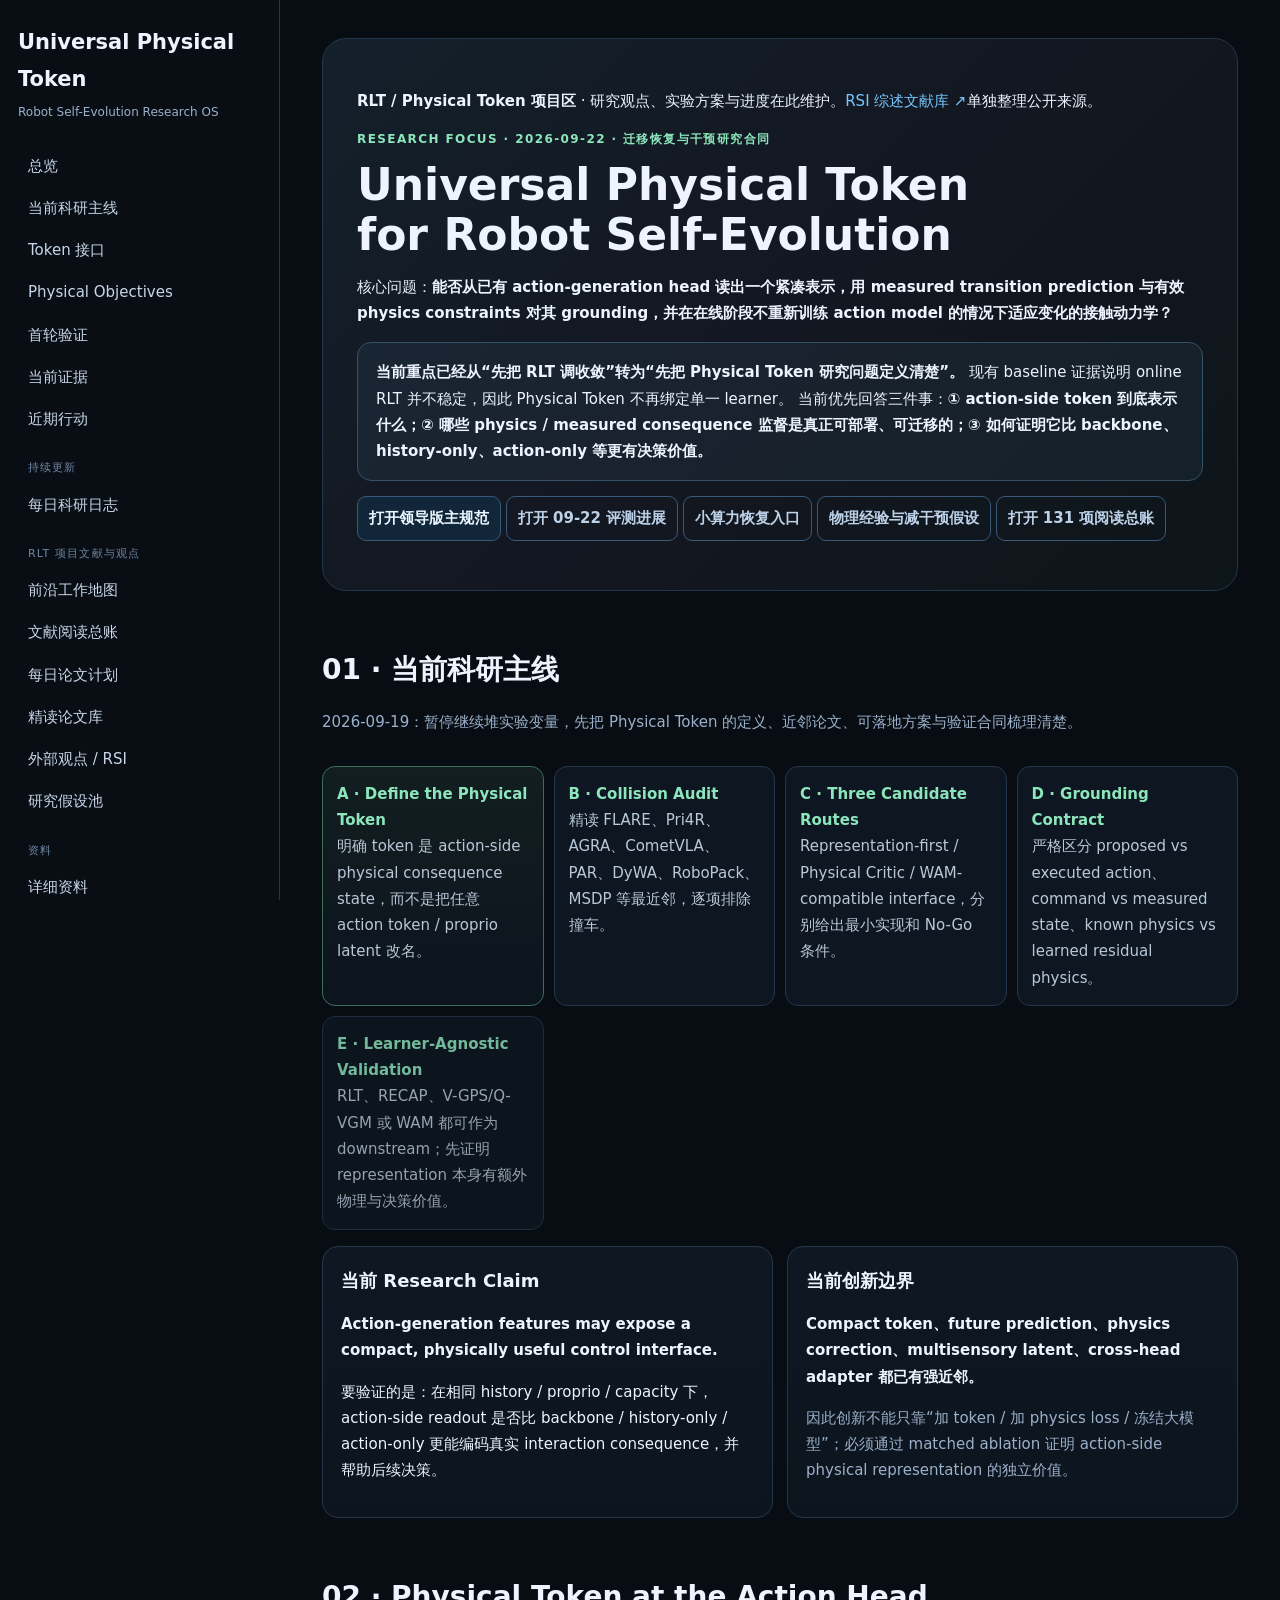
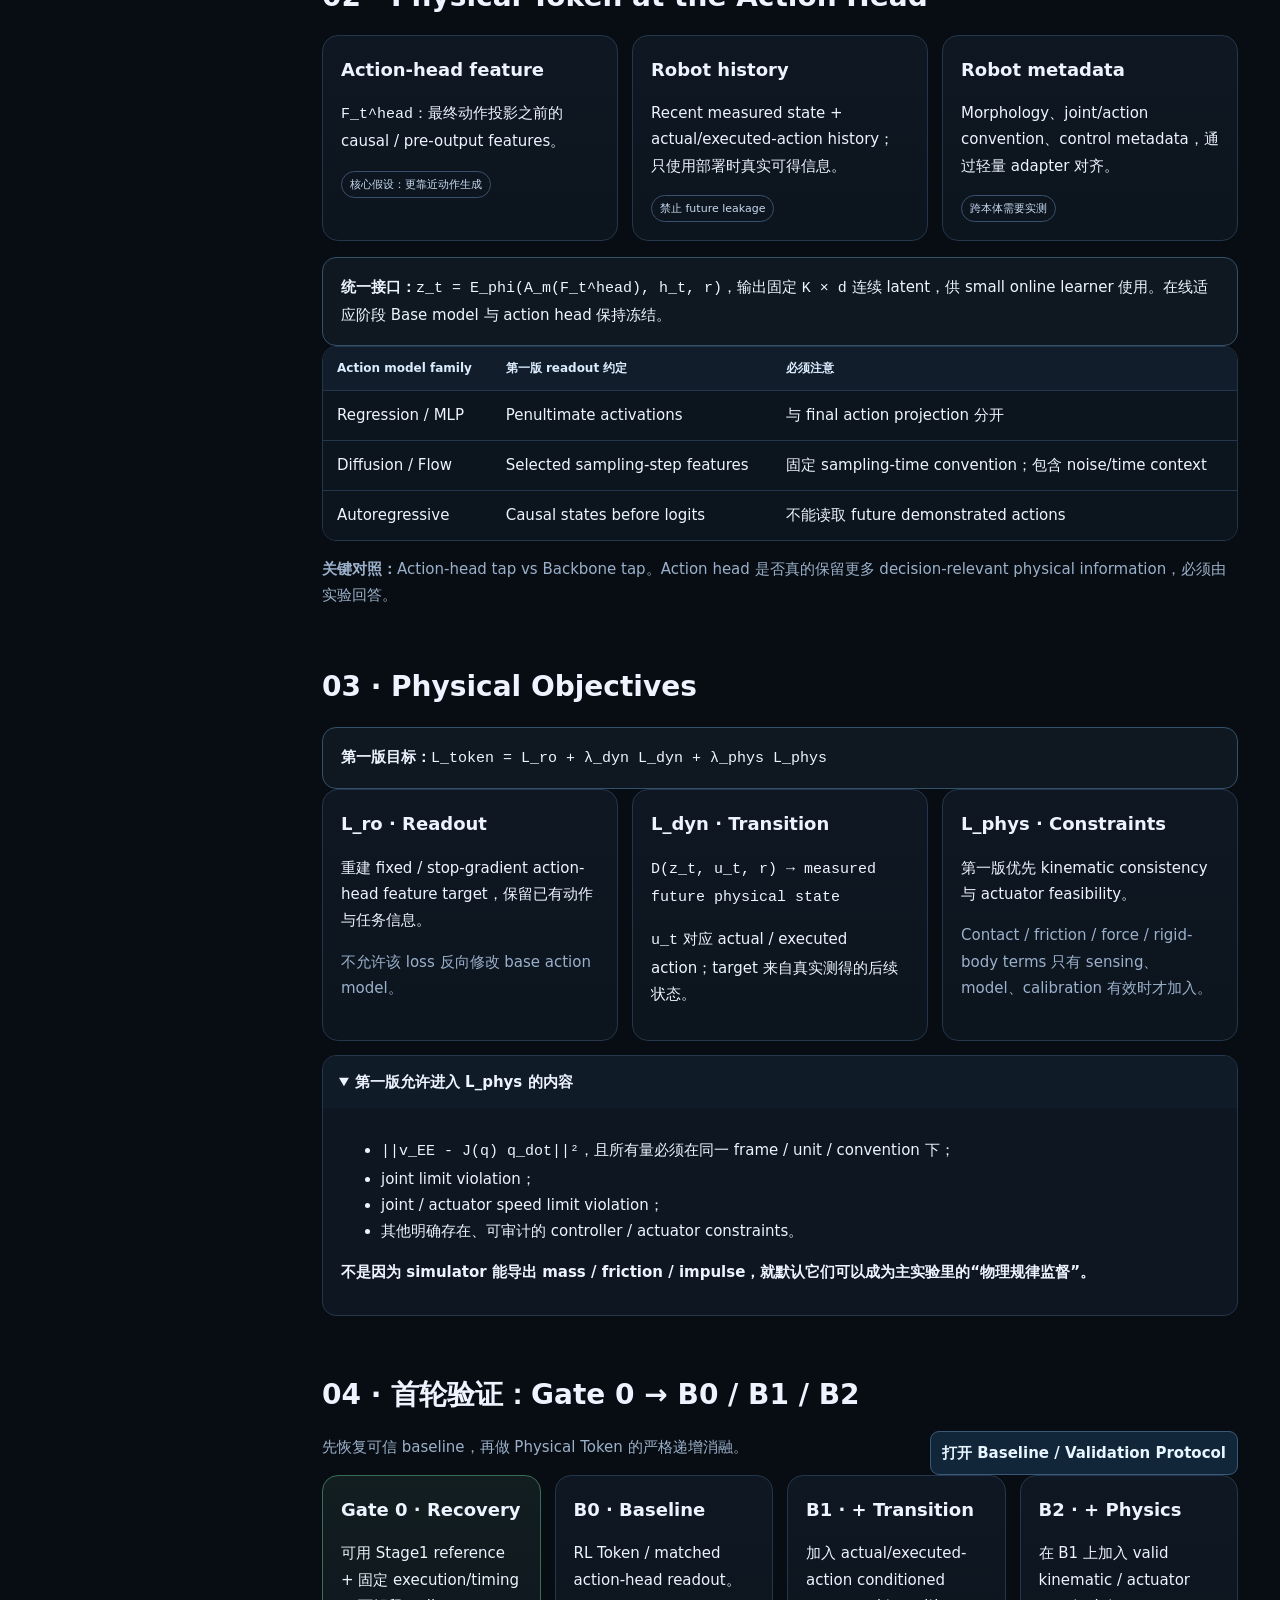
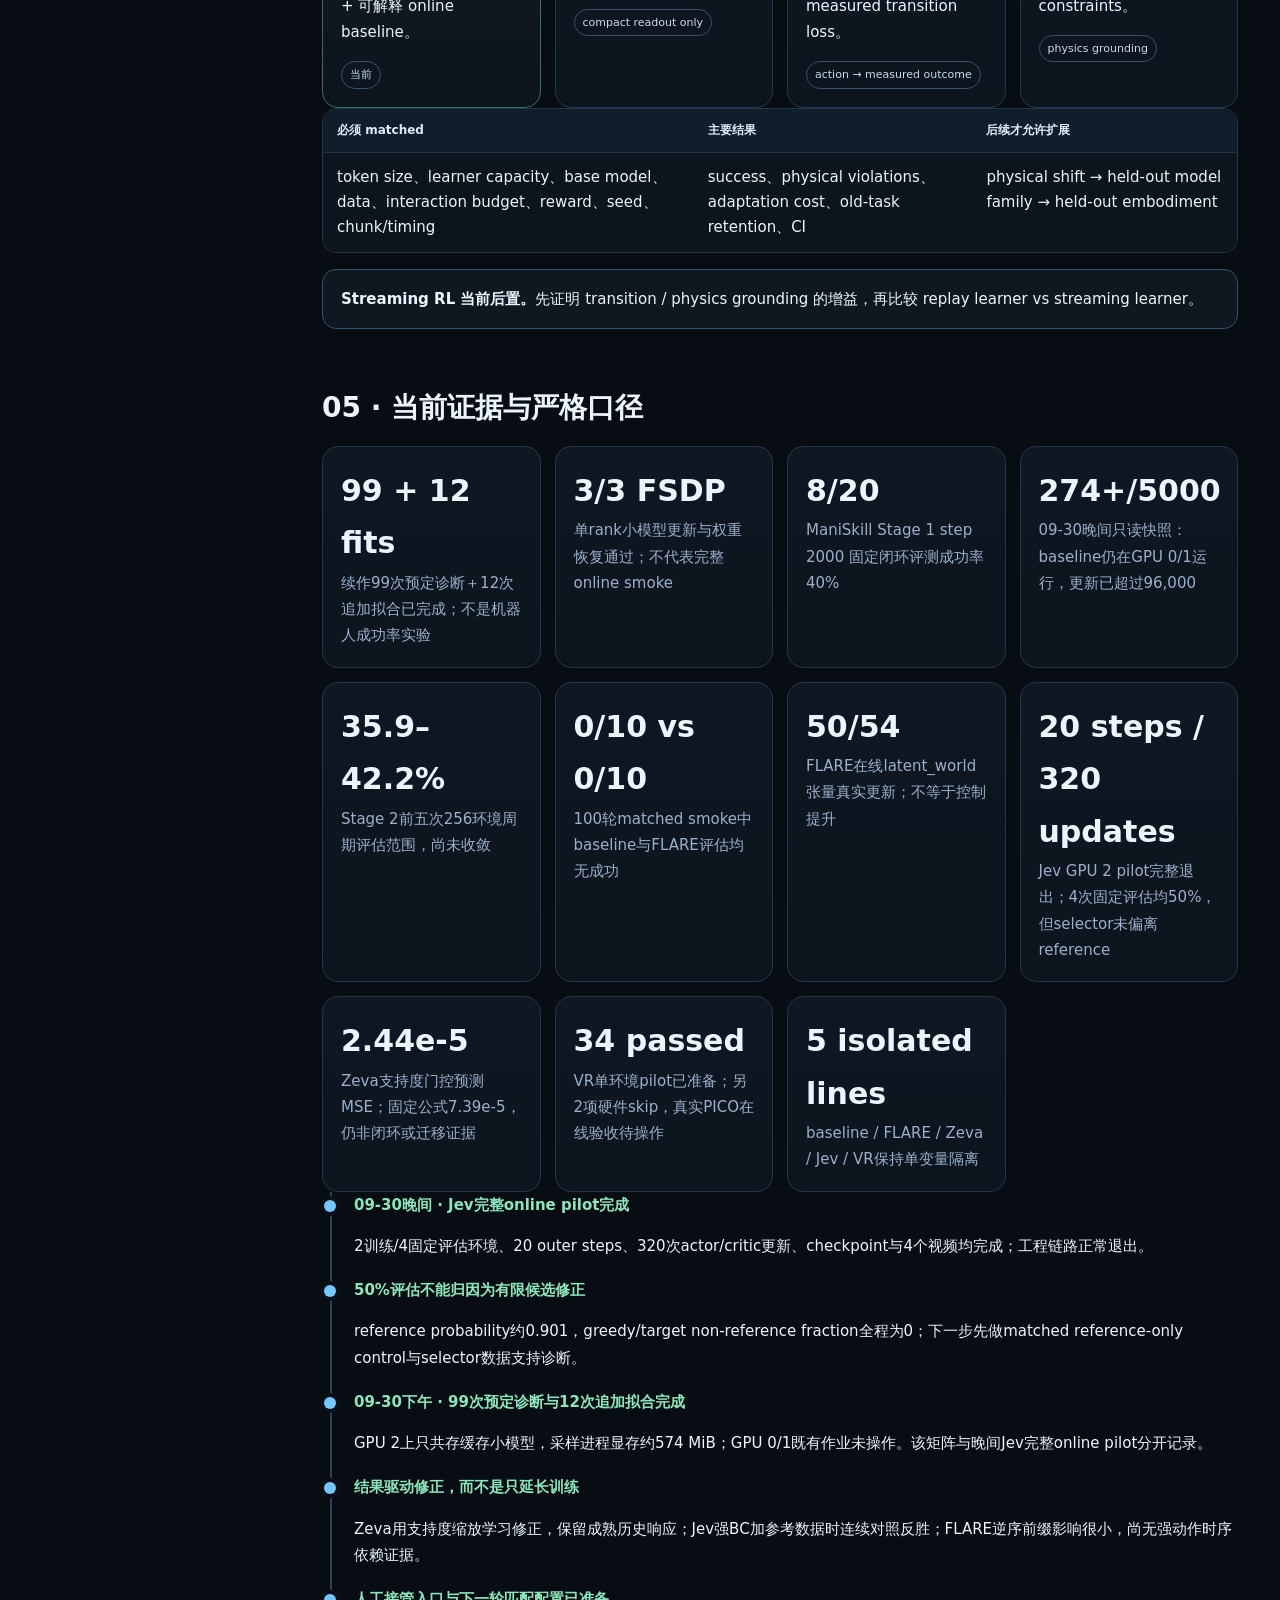
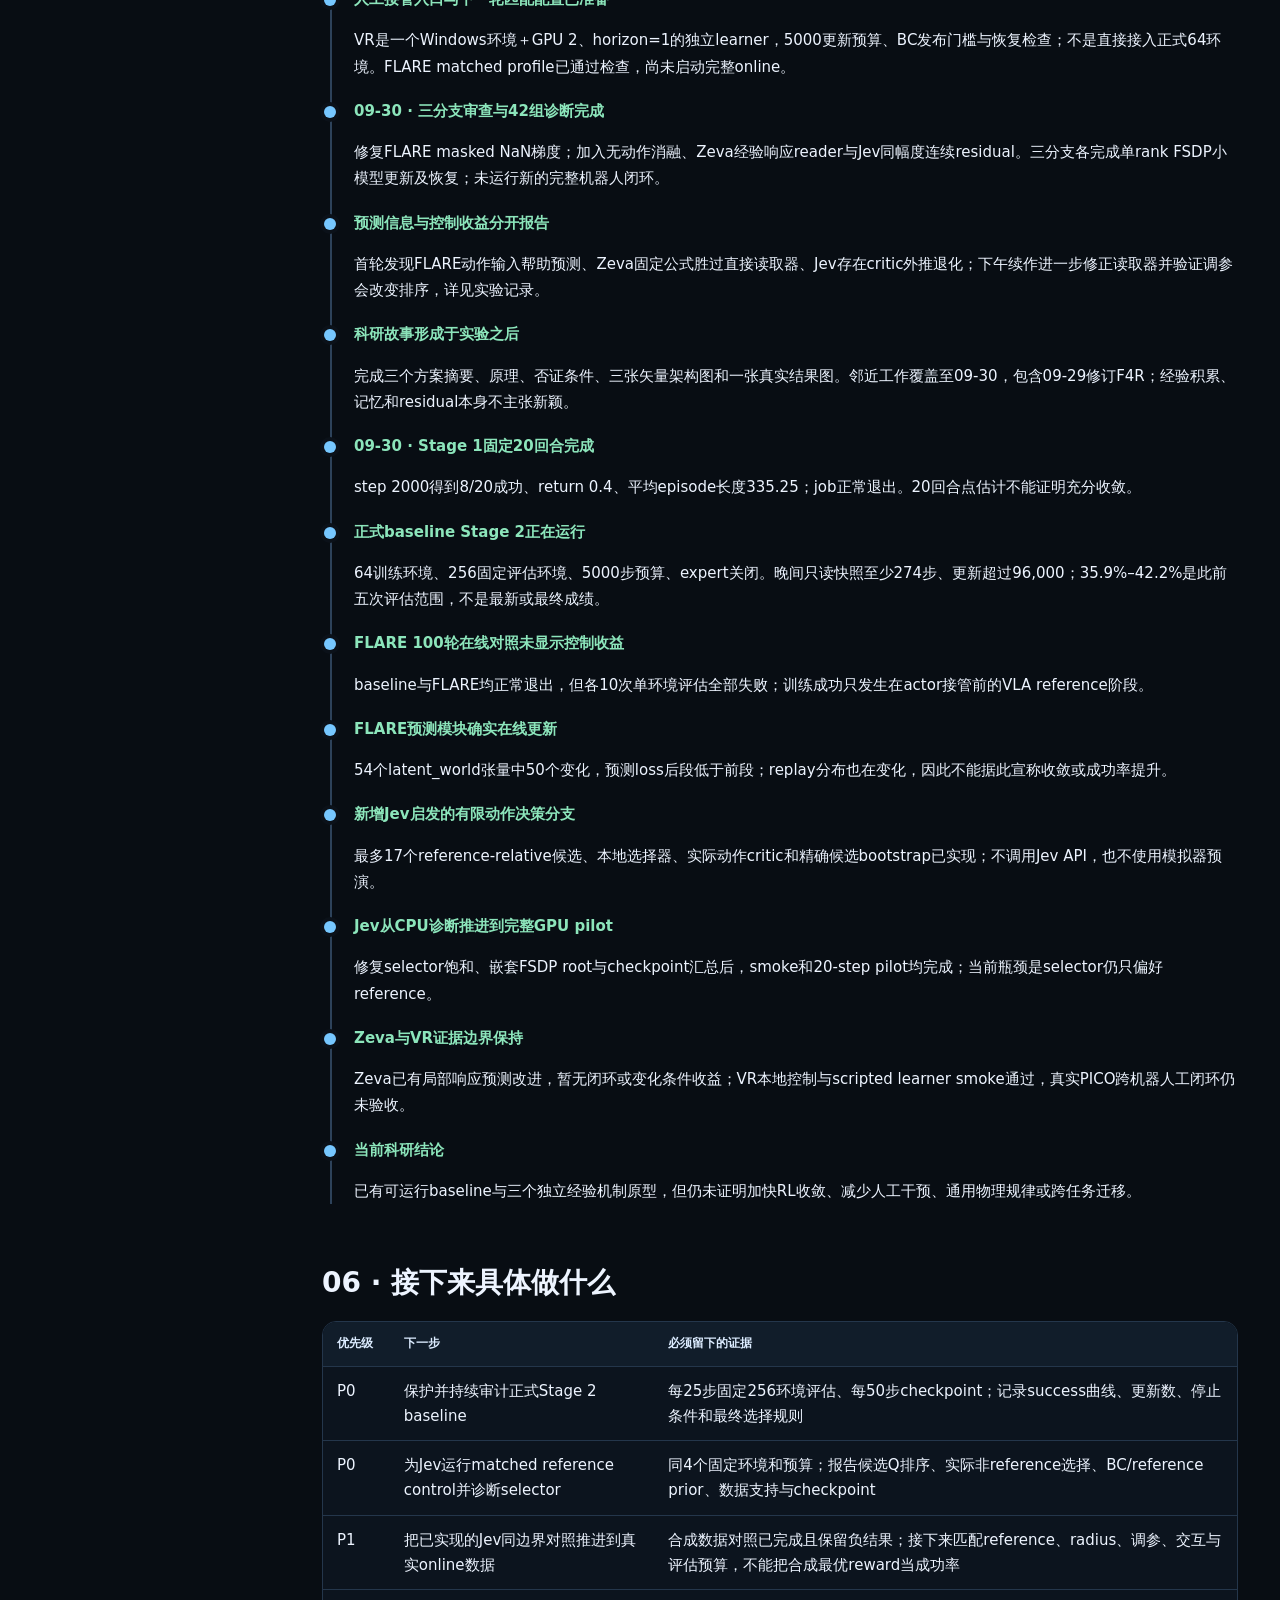
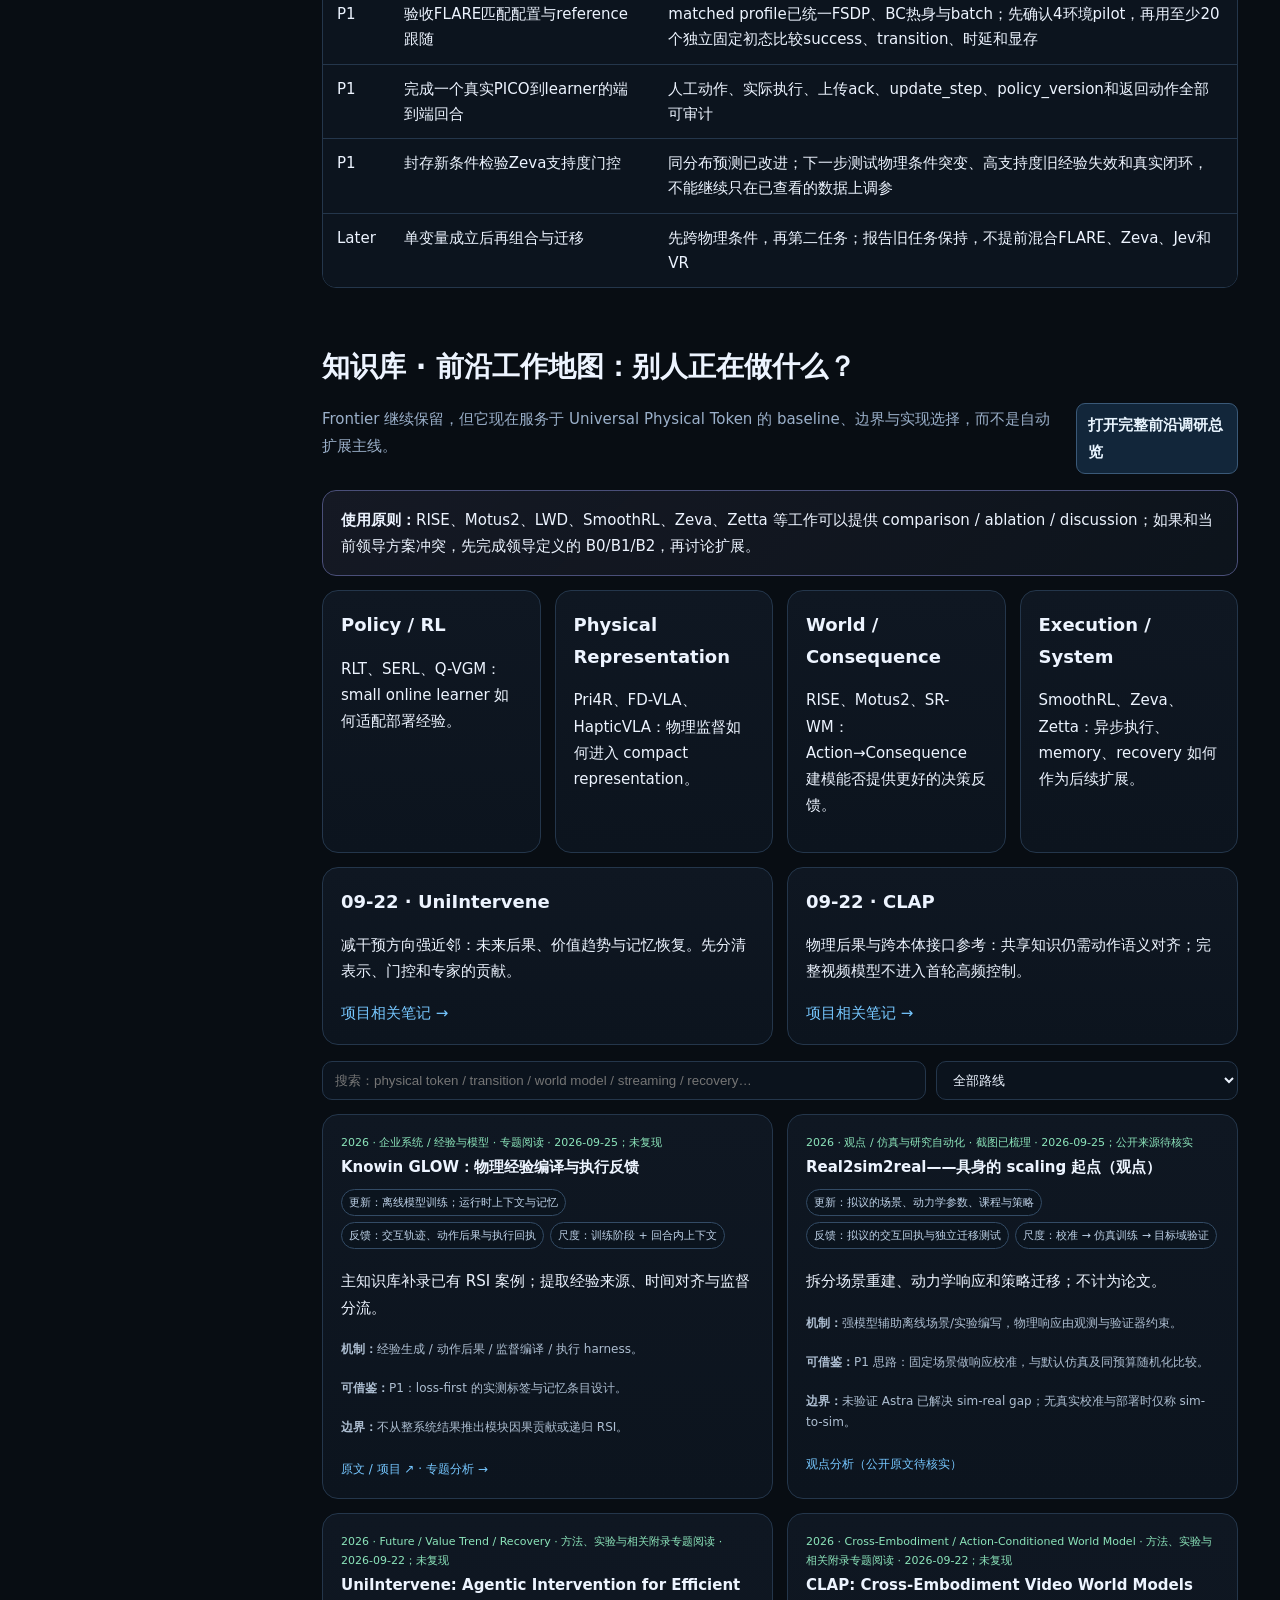
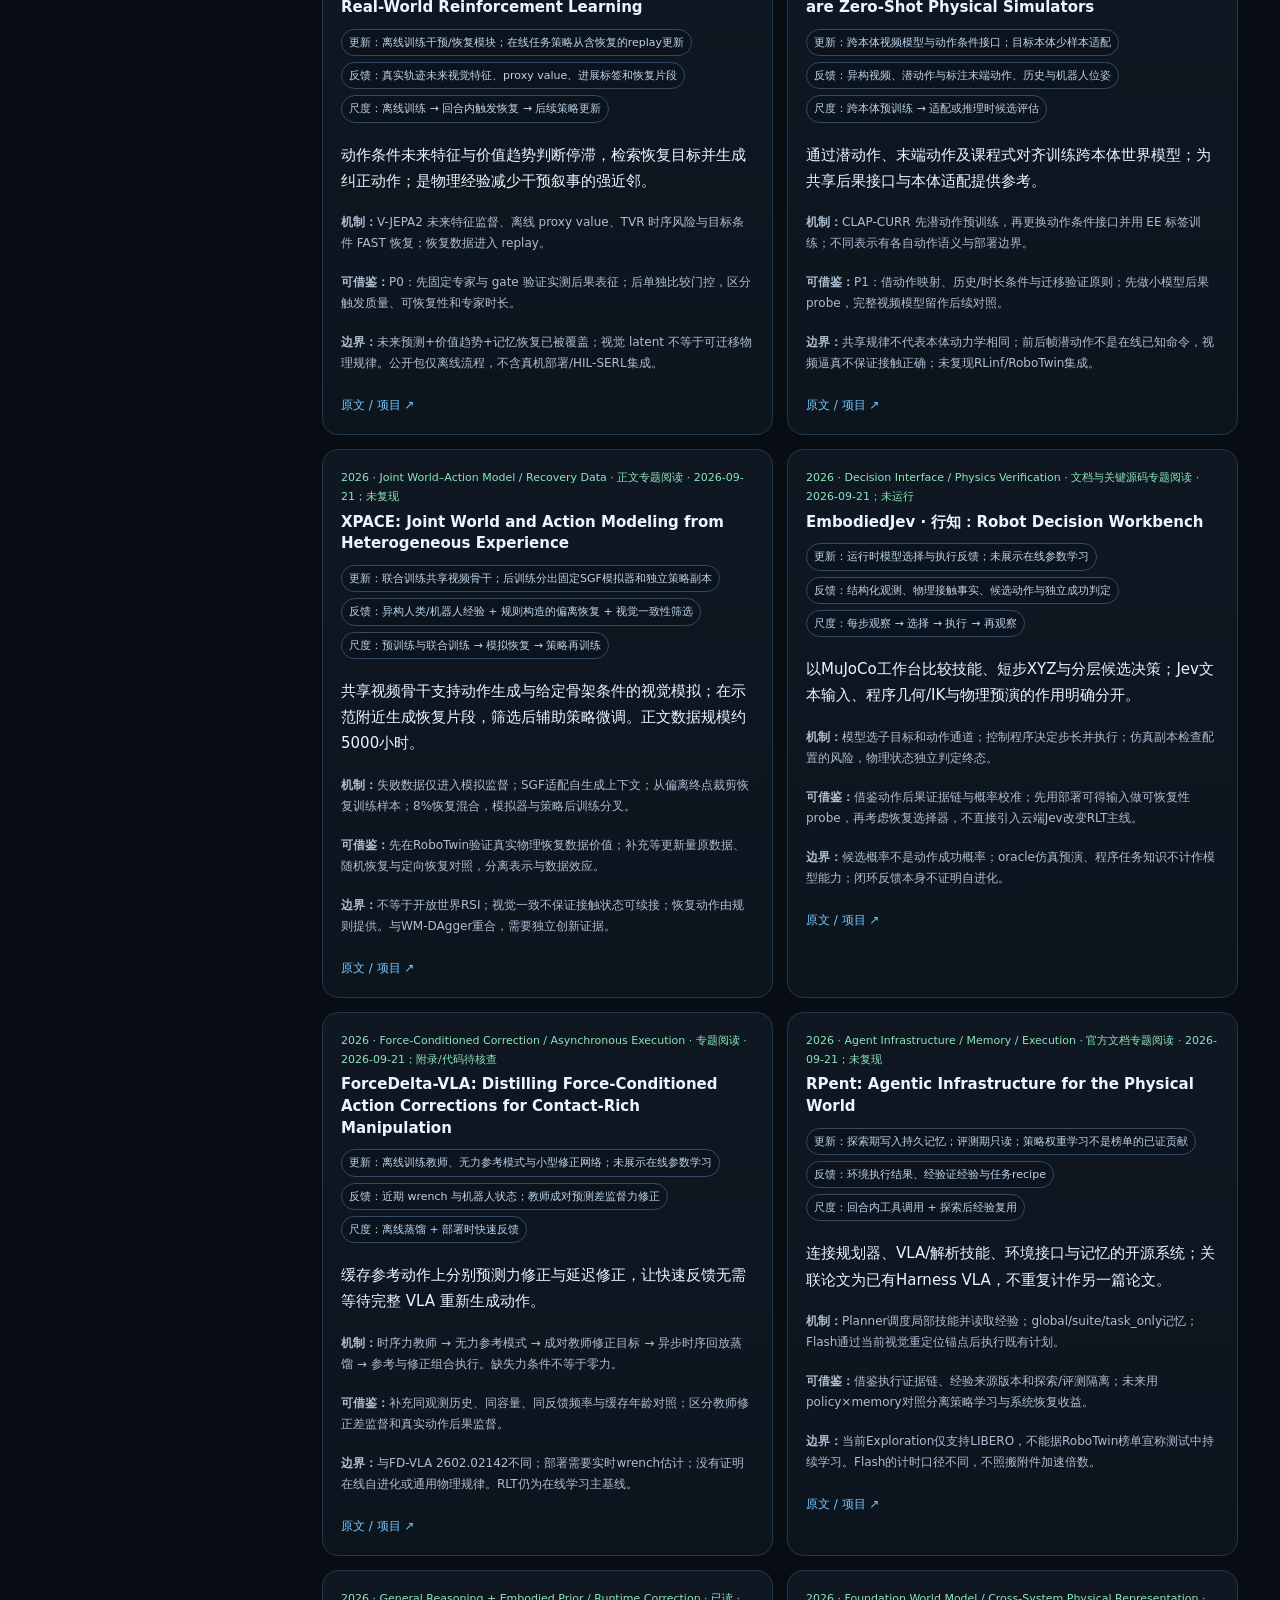
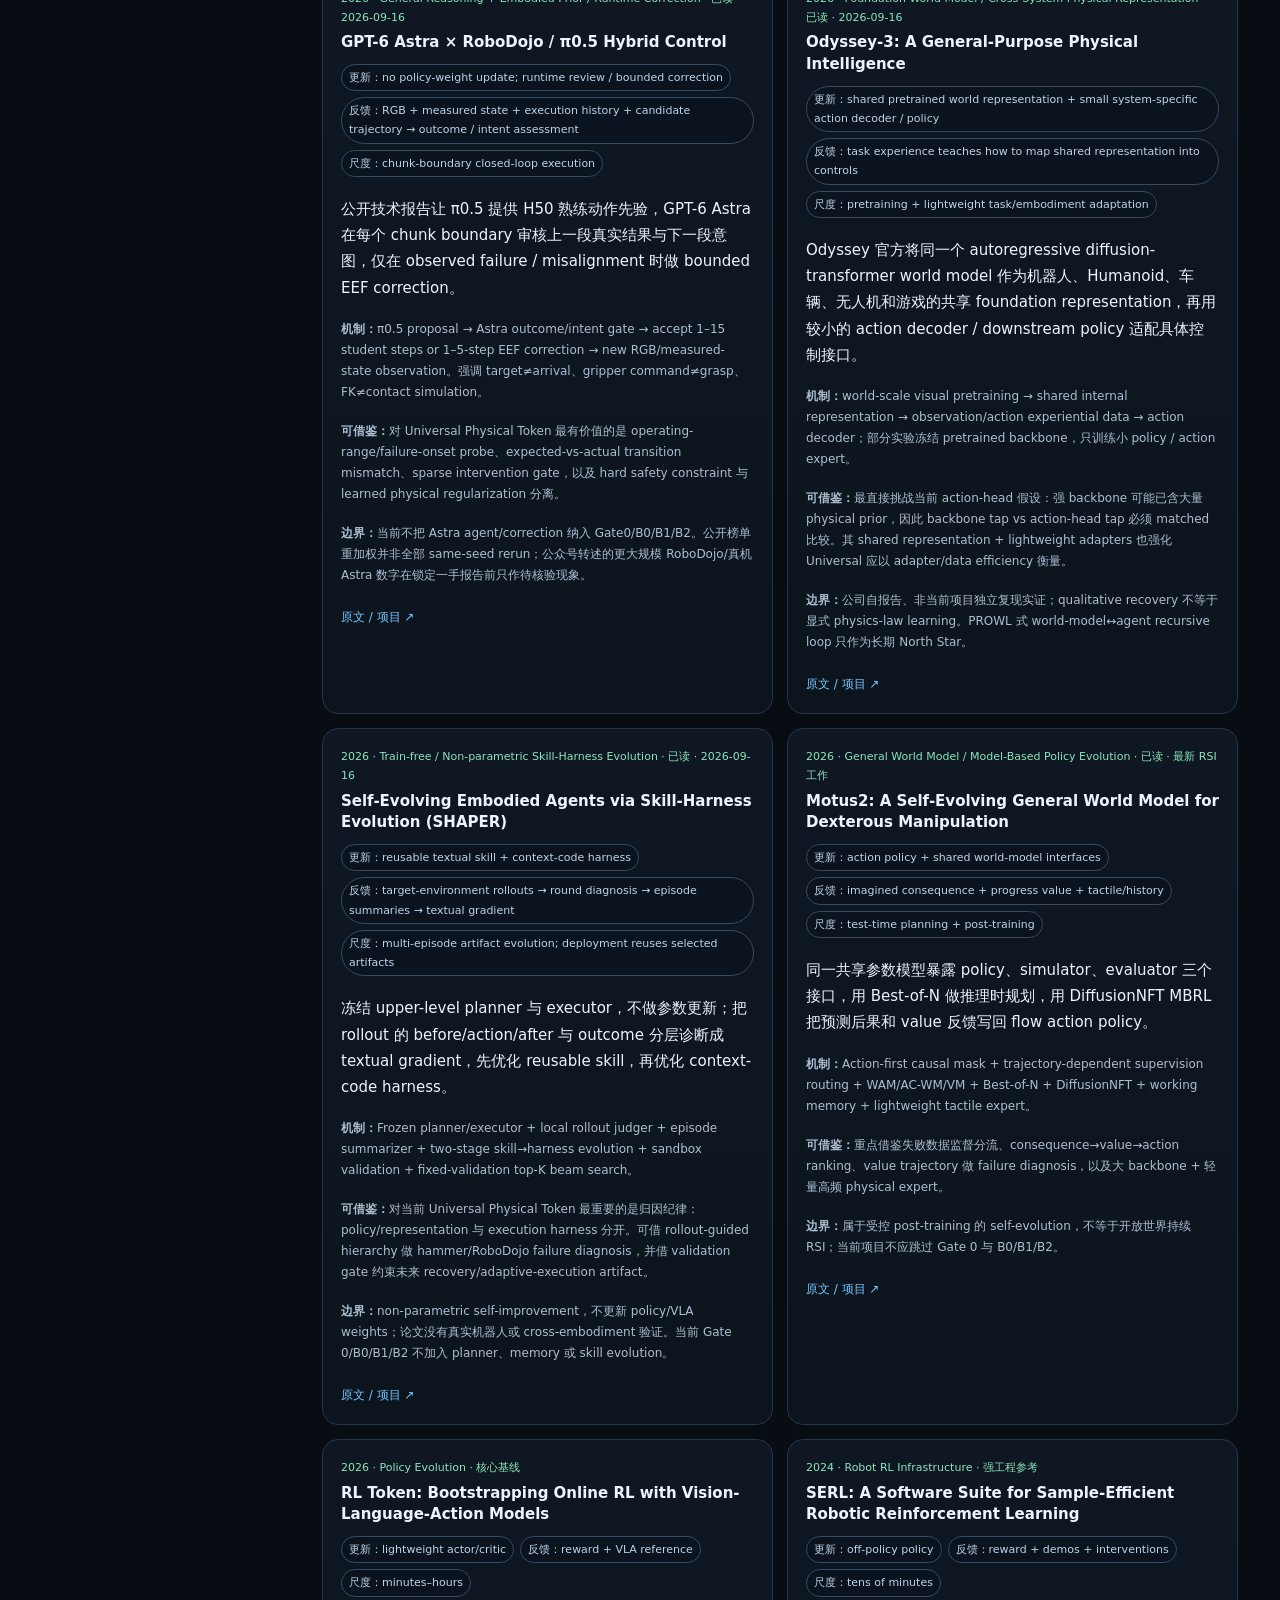
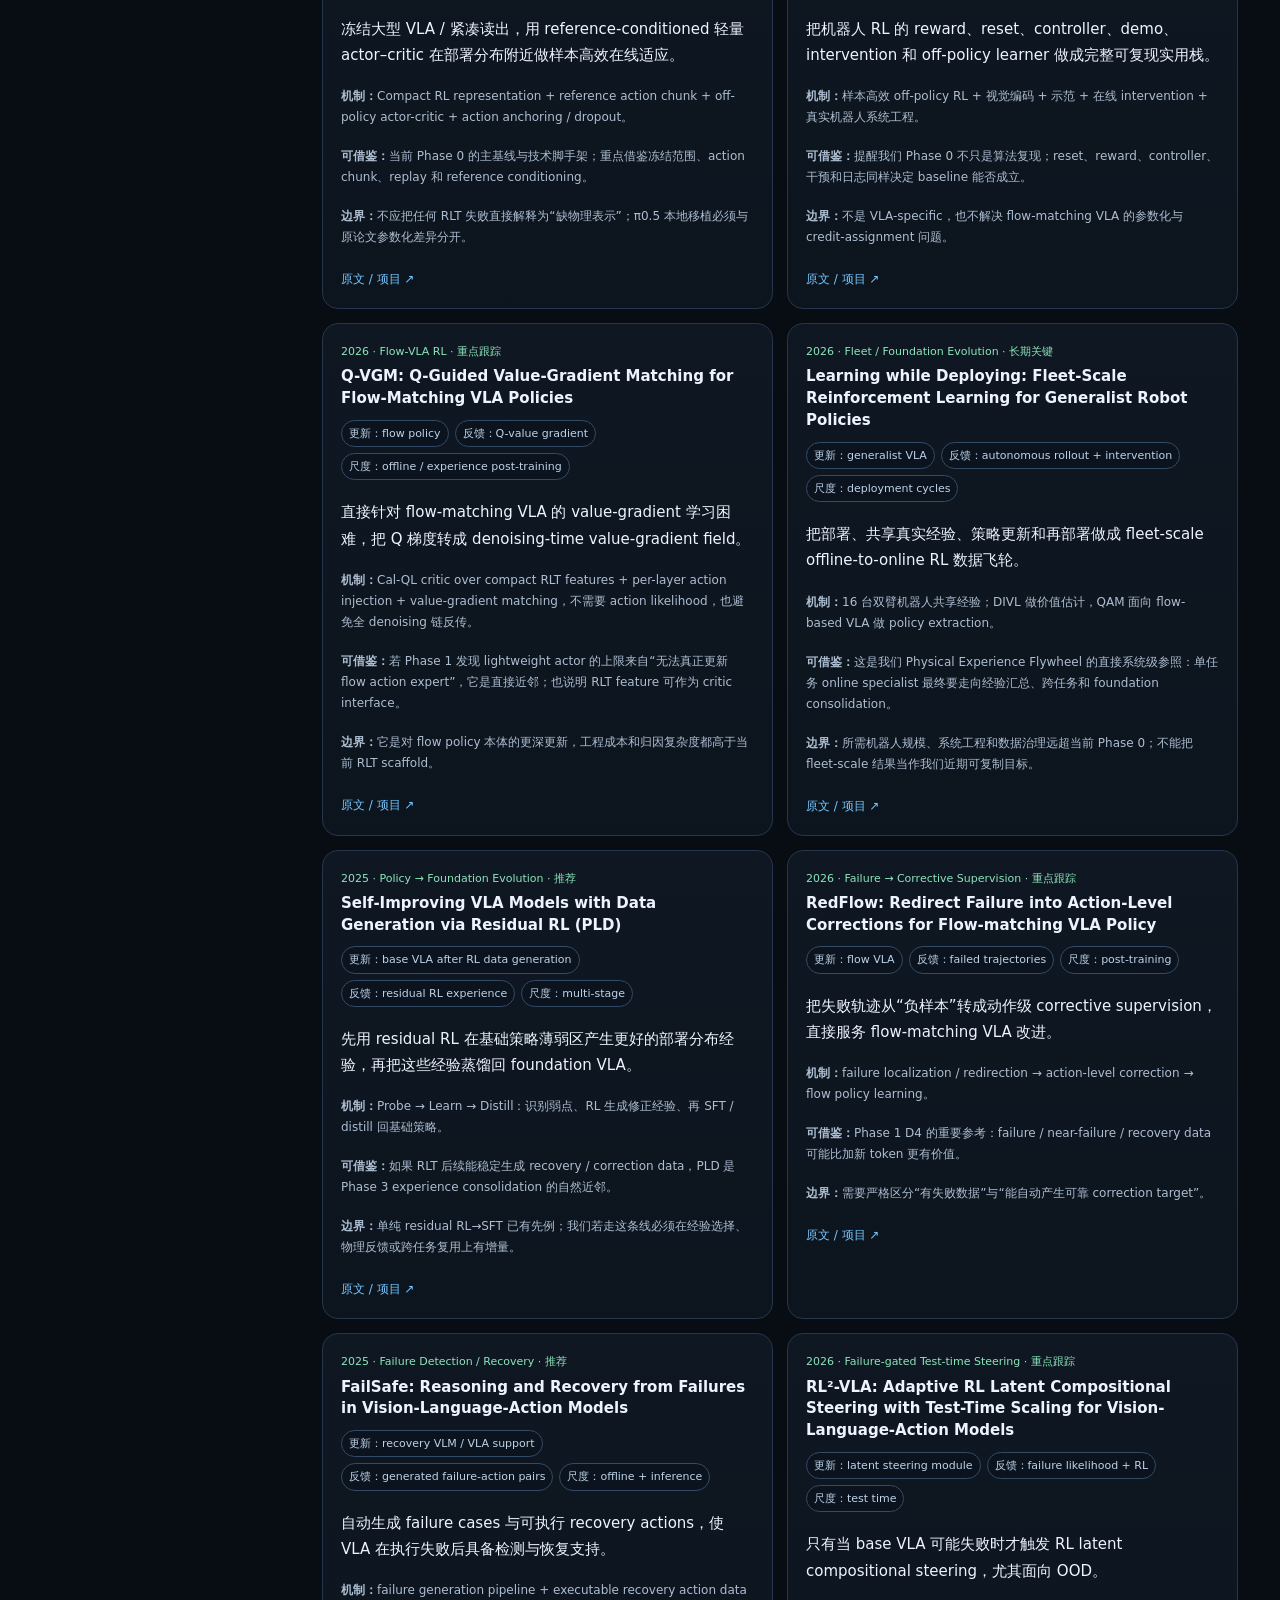
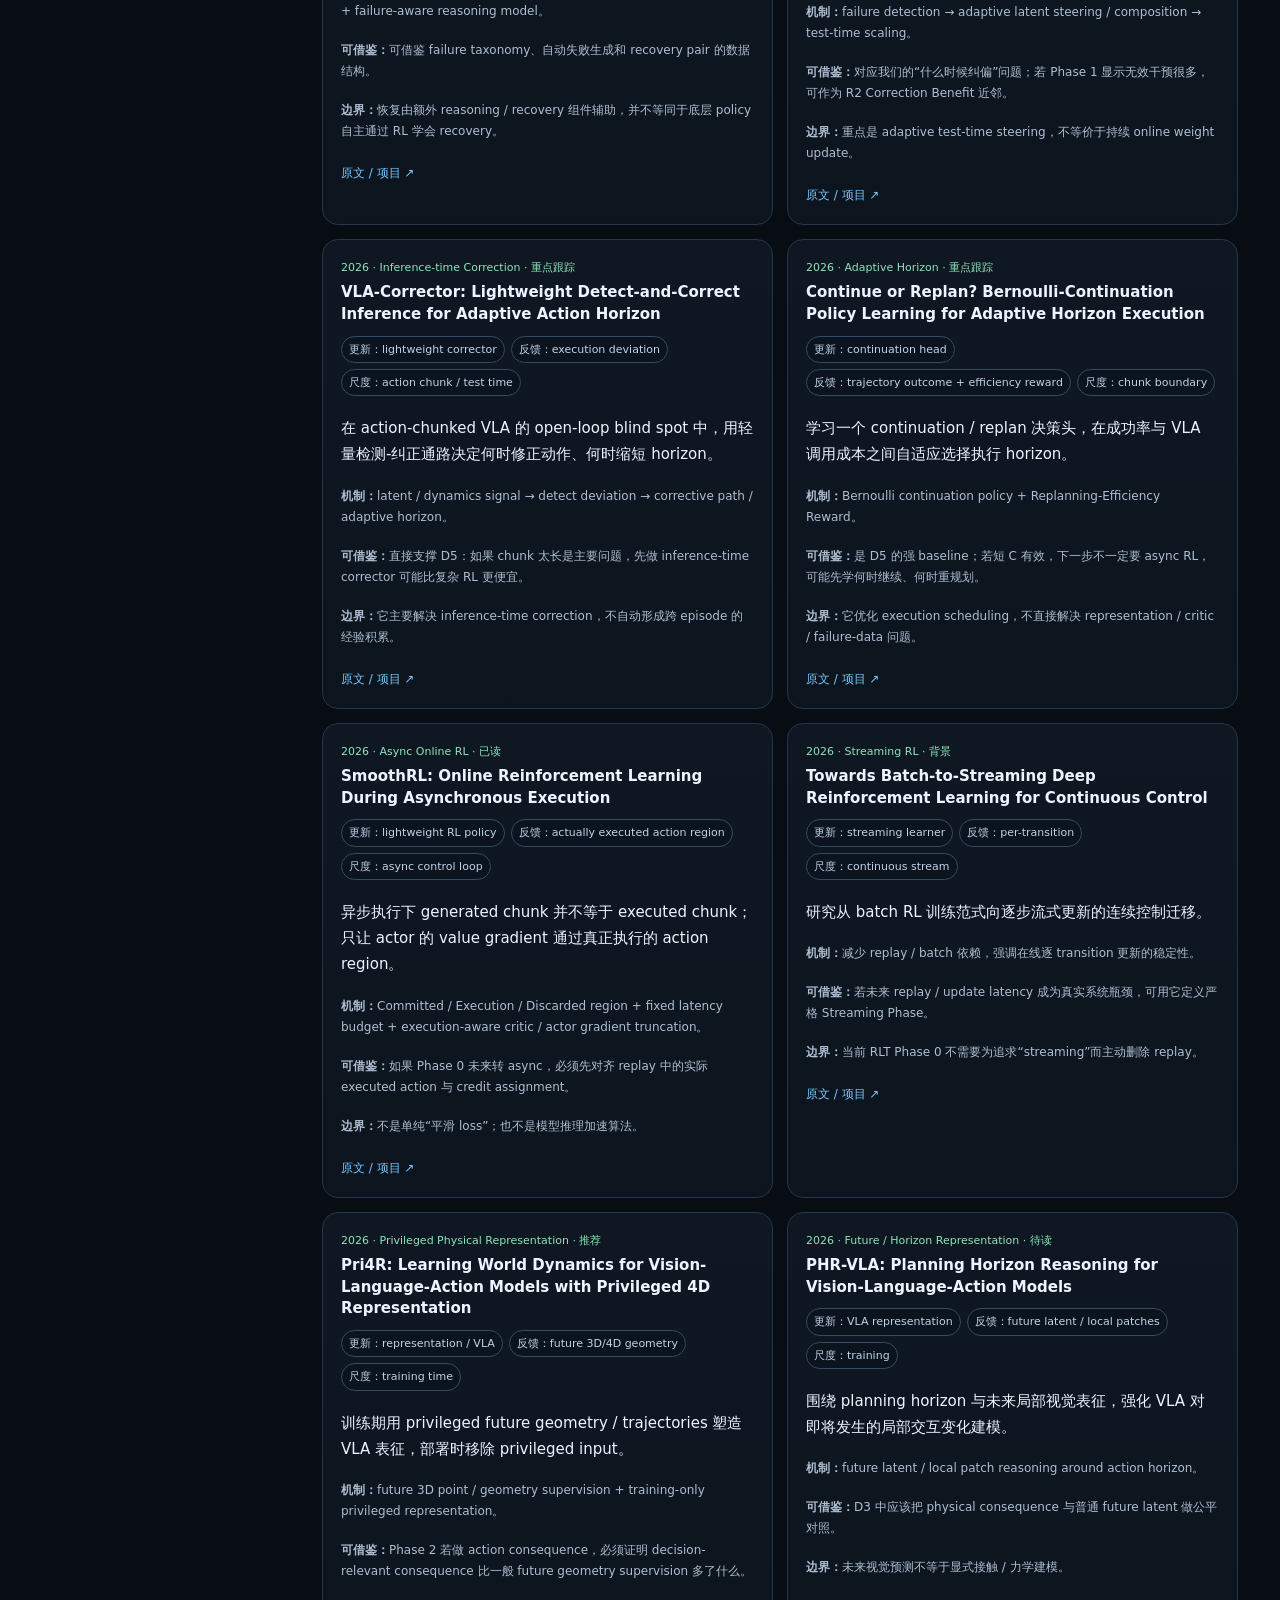
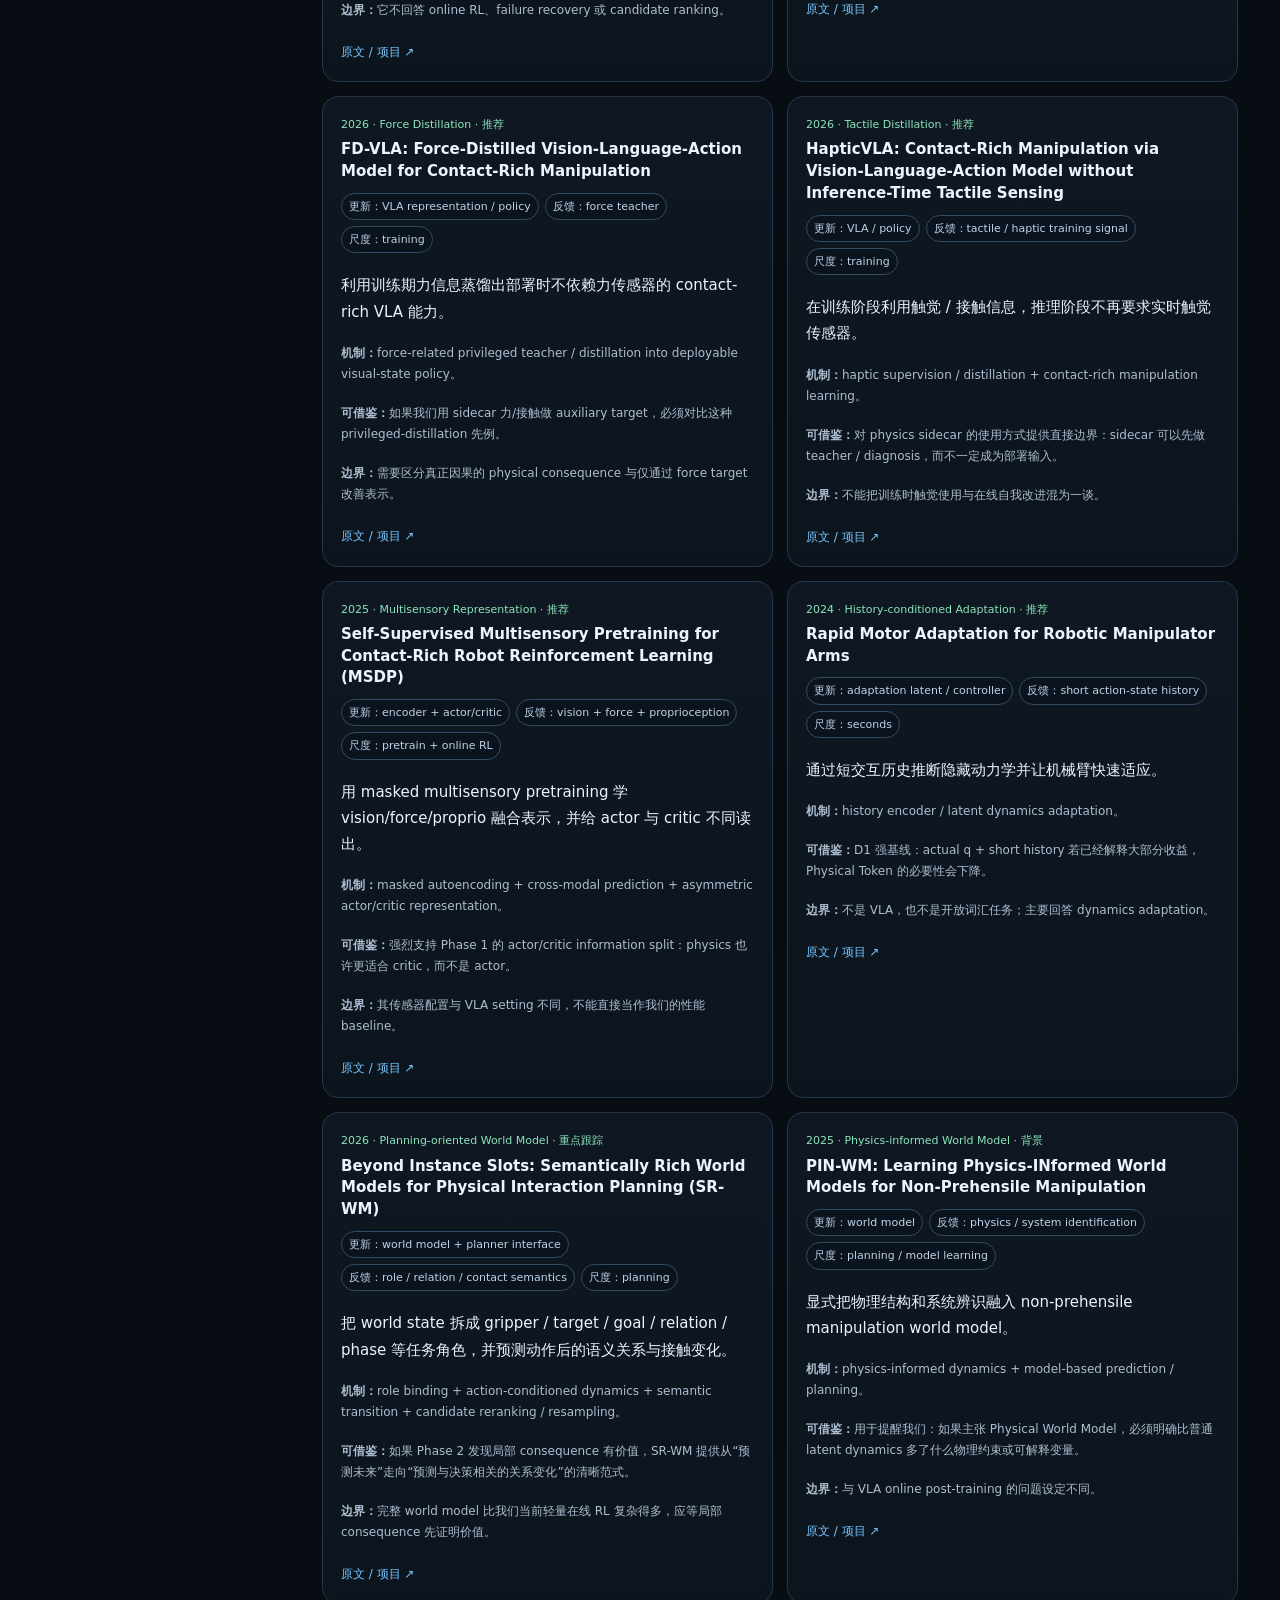
==== index.html @ 8670486c "docs(research): record final RLT pilot status Signed-off-by: nkd-lkz <nkd-lkz@users.noreply.github.c" ====
<!doctype html>
<html lang="zh-CN">
<head>
  <meta charset="utf-8"/>
  <meta name="viewport" content="width=device-width,initial-scale=1"/>
  <meta name="description" content="Universal Physical Token — 机器人自进化科研记录与具身智能前沿知识库"/>
  <title>Universal Physical Token · Research OS</title>
  <link rel="stylesheet" href="assets/style.css"/>
</head>
<body>
  <aside class="sidebar">
    <div class="brand">Universal Physical Token</div>
    <div class="sub">Robot Self-Evolution Research OS</div>
    <nav>
      <a href="#home">总览</a>
      <a href="#mainline">当前科研主线</a>
      <a href="#architecture">Token 接口</a>
      <a href="#physical">Physical Objectives</a>
      <a href="#baseline">首轮验证</a>
      <a href="#status">当前证据</a>
      <a href="#plan">近期行动</a>
      <div class="nav-label">持续更新</div>
      <a href="#logs">每日科研日志</a>
      <div class="nav-label">RLT 项目文献与观点</div>
      <a href="#frontier">前沿工作地图</a>
      <a href="#literature">文献阅读总账</a>
      <a href="#reading">每日论文计划</a>
      <a href="#papers">精读论文库</a>
      <a href="#perspectives">外部观点 / RSI</a>
      <a href="#ideas">研究假设池</a>
      <div class="nav-label">资料</div>
      <a href="#archive">详细资料</a>
      <div class="nav-label">独立综述库</div>
      <a href="https://github.com/nkd-lkz/physical-self-evolution/tree/main/survey-rsi">RSI 公开文献 ↗</a>
      <a href="reader.html?path=research/survey-literature-intake.md">单向文献引入 / 已迁回材料</a>
    </nav>
    <div class="side-note">
      <b>当前 Source of Truth · 2026-09-22</b><br>
      主问题收敛为：<b>从 action-generation pathway 提取可迁移的 compact Physical Token，并用真实 executed-action consequence 与可靠 physics supervision 做 grounding。</b><br><br>
      <b>当前最小入口：</b>恢复冻结 reference，验收一类专家纠错，再做缓存特征后果预测。固定专家/门控检验表示，之后单独研究预测式门控；RLT 是可选 learner，尚无减干预结果。
    </div>
  </aside>

  <main class="main">
    <section id="home" class="hero">
      <p><b>RLT / Physical Token 项目区</b> · 研究观点、实验方案与进度在此维护。<a href="https://github.com/nkd-lkz/physical-self-evolution/tree/main/survey-rsi">RSI 综述文献库 ↗</a>单独整理公开来源。</p>
      <div class="kicker">Research Focus · 2026-09-22 · 迁移恢复与干预研究合同</div>
      <h1>Universal Physical Token<br/>for Robot Self-Evolution</h1>
      <p>核心问题：<b>能否从已有 action-generation head 读出一个紧凑表示，用 measured transition prediction 与有效 physics constraints 对其 grounding，并在在线阶段不重新训练 action model 的情况下适应变化的接触动力学？</b></p>
      <div class="callout">
        <b>当前重点已经从“先把 RLT 调收敛”转为“先把 Physical Token 研究问题定义清楚”。</b>
        现有 baseline 证据说明 online RLT 并不稳定，因此 Physical Token 不再绑定单一 learner。
        当前优先回答三件事：<b>① action-side token 到底表示什么；② 哪些 physics / measured consequence 监督是真正可部署、可迁移的；③ 如何证明它比 backbone、history-only、action-only 等更有决策价值。</b>
      </div>
      <p>
        <a class="button" href="reader.html?path=research/physical-token-leadership-spec.md">打开领导版主规范</a>
        <a class="button secondary" href="reader.html?path=research/progress-2026-09-22.md">打开 09-22 评测进展</a>
        <a class="button secondary" href="reader.html?path=research/migration-recovery-2026-09-22.md">小算力恢复入口</a>
        <a class="button secondary" href="#ideas">物理经验与减干预假设</a>
        <a class="button secondary" href="reader.html?path=research/literature/reading-ledger.md">打开 131 项阅读总账</a>
      </p>
    </section>

    <section id="mainline">
      <div class="section-head">
        <div><h2>01 · 当前科研主线</h2><p class="muted">2026-09-19：暂停继续堆实验变量，先把 Physical Token 的定义、近邻论文、可落地方案与验证合同梳理清楚。</p></div>
      </div>

      <div class="steps">
        <div class="step phase-current"><b>A · Define the Physical Token</b><span>明确 token 是 action-side physical consequence state，而不是把任意 action token / proprio latent 改名。</span></div>
        <div class="step"><b>B · Collision Audit</b><span>精读 FLARE、Pri4R、AGRA、CometVLA、PAR、DyWA、RoboPack、MSDP 等最近邻，逐项排除撞车。</span></div>
        <div class="step"><b>C · Three Candidate Routes</b><span>Representation-first / Physical Critic / WAM-compatible interface，分别给出最小实现和 No-Go 条件。</span></div>
        <div class="step"><b>D · Grounding Contract</b><span>严格区分 proposed vs executed action、command vs measured state、known physics vs learned residual physics。</span></div>
        <div class="step phase-future"><b>E · Learner-Agnostic Validation</b><span>RLT、RECAP、V-GPS/Q-VGM 或 WAM 都可作为 downstream；先证明 representation 本身有额外物理与决策价值。</span></div>
      </div>

      <div class="grid two">
        <article class="card">
          <h3>当前 Research Claim</h3>
          <p><b>Action-generation features may expose a compact, physically useful control interface.</b></p>
          <p>要验证的是：在相同 history / proprio / capacity 下，action-side readout 是否比 backbone / history-only / action-only 更能编码真实 interaction consequence，并帮助后续决策。</p>
        </article>
        <article class="card">
          <h3>当前创新边界</h3>
          <p><b>Compact token、future prediction、physics correction、multisensory latent、cross-head adapter 都已有强近邻。</b></p>
          <p class="muted">因此创新不能只靠“加 token / 加 physics loss / 冻结大模型”；必须通过 matched ablation 证明 action-side physical representation 的独立价值。</p>
        </article>
      </div>
    </section>

    <section id="architecture">
      <h2>02 · Physical Token at the Action Head</h2>
      <div class="grid three">
        <article class="card"><h3>Action-head feature</h3><p><code>F_t^head</code>：最终动作投影之前的 causal / pre-output features。</p><span class="tag">核心假设：更靠近动作生成</span></article>
        <article class="card"><h3>Robot history</h3><p>Recent measured state + actual/executed-action history；只使用部署时真实可得信息。</p><span class="tag">禁止 future leakage</span></article>
        <article class="card"><h3>Robot metadata</h3><p>Morphology、joint/action convention、control metadata，通过轻量 adapter 对齐。</p><span class="tag">跨本体需要实测</span></article>
      </div>

      <div class="callout">
        <b>统一接口：</b><code>z_t = E_phi(A_m(F_t^head), h_t, r)</code>，输出固定 <code>K × d</code> 连续 latent，供 small online learner 使用。在线适应阶段 Base model 与 action head 保持冻结。
      </div>

      <div class="table-wrap">
        <table>
          <thead><tr><th>Action model family</th><th>第一版 readout 约定</th><th>必须注意</th></tr></thead>
          <tbody>
            <tr><td>Regression / MLP</td><td>Penultimate activations</td><td>与 final action projection 分开</td></tr>
            <tr><td>Diffusion / Flow</td><td>Selected sampling-step features</td><td>固定 sampling-time convention；包含 noise/time context</td></tr>
            <tr><td>Autoregressive</td><td>Causal states before logits</td><td>不能读取 future demonstrated actions</td></tr>
          </tbody>
        </table>
      </div>
      <p class="muted"><b>关键对照：</b>Action-head tap vs Backbone tap。Action head 是否真的保留更多 decision-relevant physical information，必须由实验回答。</p>
    </section>

    <section id="physical">
      <h2>03 · Physical Objectives</h2>
      <div class="callout"><b>第一版目标：</b><code>L_token = L_ro + λ_dyn L_dyn + λ_phys L_phys</code></div>
      <div class="grid three">
        <article class="card"><h3>L_ro · Readout</h3><p>重建 fixed / stop-gradient action-head feature target，保留已有动作与任务信息。</p><p class="muted">不允许该 loss 反向修改 base action model。</p></article>
        <article class="card"><h3>L_dyn · Transition</h3><p><code>D(z_t, u_t, r) → measured future physical state</code></p><p><code>u_t</code> 对应 actual / executed action；target 来自真实测得的后续状态。</p></article>
        <article class="card"><h3>L_phys · Constraints</h3><p>第一版优先 kinematic consistency 与 actuator feasibility。</p><p class="muted">Contact / friction / force / rigid-body terms 只有 sensing、model、calibration 有效时才加入。</p></article>
      </div>
      <details open>
        <summary>第一版允许进入 L_phys 的内容</summary>
        <div class="detail-body">
          <ul>
            <li><code>||v_EE - J(q) q_dot||²</code>，且所有量必须在同一 frame / unit / convention 下；</li>
            <li>joint limit violation；</li>
            <li>joint / actuator speed limit violation；</li>
            <li>其他明确存在、可审计的 controller / actuator constraints。</li>
          </ul>
          <p><b>不是因为 simulator 能导出 mass / friction / impulse，就默认它们可以成为主实验里的“物理规律监督”。</b></p>
        </div>
      </details>
    </section>

    <section id="baseline">
      <div class="section-head">
        <div><h2>04 · 首轮验证：Gate 0 → B0 / B1 / B2</h2><p class="muted">先恢复可信 baseline，再做 Physical Token 的严格递增消融。</p></div>
        <a class="button" href="reader.html?path=research/rlt-multitask-benchmark.md">打开 Baseline / Validation Protocol</a>
      </div>
      <div class="grid four">
        <article class="card phase-current"><h3>Gate 0 · Recovery</h3><p>可用 Stage1 reference + 固定 execution/timing + 可解释 online baseline。</p><span class="tag">当前</span></article>
        <article class="card"><h3>B0 · Baseline</h3><p>RL Token / matched action-head readout。</p><span class="tag">compact readout only</span></article>
        <article class="card"><h3>B1 · + Transition</h3><p>加入 actual/executed-action conditioned measured transition loss。</p><span class="tag">action → measured outcome</span></article>
        <article class="card"><h3>B2 · + Physics</h3><p>在 B1 上加入 valid kinematic / actuator constraints。</p><span class="tag">physics grounding</span></article>
      </div>
      <div class="table-wrap">
        <table>
          <thead><tr><th>必须 matched</th><th>主要结果</th><th>后续才允许扩展</th></tr></thead>
          <tbody>
            <tr><td>token size、learner capacity、base model、data、interaction budget、reward、seed、chunk/timing</td><td>success、physical violations、adaptation cost、old-task retention、CI</td><td>physical shift → held-out model family → held-out embodiment</td></tr>
          </tbody>
        </table>
      </div>
      <div class="callout"><b>Streaming RL 当前后置。</b>先证明 transition / physics grounding 的增益，再比较 replay learner vs streaming learner。</div>
    </section>

    <section id="status">
      <h2>05 · 当前证据与严格口径</h2>
      <div class="grid four metrics">
        <article class="card"><div class="metric">8/20</div><div class="muted">ManiSkill Stage 1 step 2000固定闭环评测成功率40%</div></article>
        <article class="card"><div class="metric">274+/5000</div><div class="muted">正式baseline Stage 2仍在GPU 0/1运行；更新超过96,000，不是最终结果</div></article>
        <article class="card"><div class="metric">35.9–42.2%</div><div class="muted">Stage 2前五次256环境周期评估范围，尚未收敛</div></article>
        <article class="card"><div class="metric">0/10 vs 0/10</div><div class="muted">100轮matched smoke中baseline与FLARE评估均无成功</div></article>
        <article class="card"><div class="metric">50/54</div><div class="muted">FLARE在线latent_world张量真实更新；不等于控制提升</div></article>
        <article class="card"><div class="metric">20 / 320</div><div class="muted">Jev GPU pilot完成20步、320次更新；selector仍未偏离reference</div></article>
        <article class="card"><div class="metric">17/17</div><div class="muted">Zeva memory reader真实更新，但learned reader无稳定优势</div></article>
        <article class="card"><div class="metric">5 isolated lines</div><div class="muted">baseline / FLARE / Zeva / Jev / VR保持单变量隔离</div></article>
      </div>

      <div class="timeline">
        <div><b>09-30 · Stage 1固定20回合完成</b><p>step 2000得到8/20成功、return 0.4、平均episode长度335.25；job正常退出。20回合点估计不能证明充分收敛。</p></div>
        <div><b>正式baseline Stage 2正在运行</b><p>64训练环境、256固定评估环境、5000步预算、expert关闭。晚间快照至少274步、更新超过96,000；前五次评估35.9%–42.2%，只能作为在途状态。</p></div>
        <div><b>FLARE 100轮在线对照未显示控制收益</b><p>baseline与FLARE均正常退出，但各10次单环境评估全部失败；训练成功只发生在actor接管前的VLA reference阶段。</p></div>
        <div><b>FLARE预测模块确实在线更新</b><p>54个latent_world张量中50个变化，预测loss后段低于前段；replay分布也在变化，因此不能据此宣称收敛或成功率提升。</p></div>
        <div><b>新增Jev启发的有限动作决策分支</b><p>最多17个reference-relative候选、本地选择器、实际动作critic和精确候选bootstrap已实现；不调用Jev API，也不使用模拟器预演。</p></div>
        <div><b>Jev GPU online pilot完成但未采用修正</b><p>20步、320次actor/critic更新和4次固定评估均完成；评估为50%，但greedy/target非reference比例全程为0，不能归因为有限候选。</p></div>
        <div><b>Zeva与VR证据边界保持</b><p>Zeva reader会更新但暂无稳定收益；VR本地控制与scripted learner smoke通过，真实PICO跨机器人工闭环仍未验收。</p></div>
        <div><b>当前科研结论</b><p>已有可运行baseline与三个独立经验机制原型，但仍未证明加快RL收敛、减少人工干预、通用物理规律或跨任务迁移。</p></div>
      </div>
    </section>

    <section id="plan">
      <h2>06 · 接下来具体做什么</h2>
      <div class="table-wrap">
        <table>
          <thead><tr><th>优先级</th><th>下一步</th><th>必须留下的证据</th></tr></thead>
          <tbody>
            <tr><td>P0</td><td>保护并持续审计正式Stage 2 baseline</td><td>每25步固定256环境评估、每50步checkpoint；记录success曲线、更新数、停止条件和最终选择规则</td></tr>
            <tr><td>P0</td><td>为Jev运行matched reference control并诊断selector</td><td>同4个固定环境和预算；报告候选Q排序、实际非reference选择、BC/reference prior与数据支持</td></tr>
            <tr><td>P1</td><td>做Jev离散选择与同边界连续residual对照</td><td>相同reference、radius、seed、interaction和评估预算；区分限制探索与离散化的贡献</td></tr>
            <tr><td>P1</td><td>重做FLARE在线实验合同</td><td>统一FSDP配置，先验证BC热身与reference跟随，再用至少20个固定初态比较success、transition、时延和显存</td></tr>
            <tr><td>P1</td><td>完成一个真实PICO到learner的端到端回合</td><td>人工动作、实际执行、上传ack、update_step、policy_version和返回动作全部可审计</td></tr>
            <tr><td>P1</td><td>重做交互记忆读取对照</td><td>冻结新测试集；无记忆、近期、检索、显式响应统计；包含失败/纠正与隐藏动力学</td></tr>
            <tr><td>Later</td><td>单变量成立后再组合与迁移</td><td>先跨物理条件，再第二任务；报告旧任务保持，不提前混合FLARE、Zeva、Jev和VR</td></tr>
          </tbody>
        </table>
      </div>
    </section>

    <section id="frontier">
      <div class="section-head">
        <div><h2>知识库 · 前沿工作地图：别人正在做什么？</h2><p class="muted">Frontier 继续保留，但它现在服务于 Universal Physical Token 的 baseline、边界与实现选择，而不是自动扩展主线。</p></div>
        <a class="button" href="reader.html?path=research/frontier-landscape.md">打开完整前沿调研总览</a>
      </div>
      <div class="callout knowledge-callout"><b>使用原则：</b>RISE、Motus2、LWD、SmoothRL、Zeva、Zetta 等工作可以提供 comparison / ablation / discussion；如果和当前领导方案冲突，先完成领导定义的 B0/B1/B2，再讨论扩展。</div>
      <div class="grid four" style="margin-top:14px">
        <article class="card"><h3>Policy / RL</h3><p>RLT、SERL、Q-VGM：small online learner 如何适配部署经验。</p></article>
        <article class="card"><h3>Physical Representation</h3><p>Pri4R、FD-VLA、HapticVLA：物理监督如何进入 compact representation。</p></article>
        <article class="card"><h3>World / Consequence</h3><p>RISE、Motus2、SR-WM：Action→Consequence 建模能否提供更好的决策反馈。</p></article>
        <article class="card"><h3>Execution / System</h3><p>SmoothRL、Zeva、Zetta：异步执行、memory、recovery 如何作为后续扩展。</p></article>
      </div>
      <div class="grid two" style="margin-top:14px">
        <article class="card"><h3>09-22 · UniIntervene</h3><p>减干预方向强近邻：未来后果、价值趋势与记忆恢复。先分清表示、门控和专家的贡献。</p><a href="reader.html?path=notes/uniintervene.md">项目相关笔记 →</a></article>
        <article class="card"><h3>09-22 · CLAP</h3><p>物理后果与跨本体接口参考：共享知识仍需动作语义对齐；完整视频模型不进入首轮高频控制。</p><a href="reader.html?path=notes/clap.md">项目相关笔记 →</a></article>
      </div>
      <div class="filters frontier-filters">
        <input id="frontierSearch" type="search" placeholder="搜索：physical token / transition / world model / streaming / recovery…"/>
        <select id="frontierFilter">
          <option value="all">全部路线</option>
          <option value="policy">Policy / Online RL</option>
          <option value="value">Value Guidance</option>
          <option value="failure">Failure / Recovery</option>
          <option value="physical">Physical Representation</option>
          <option value="world">World Model</option>
          <option value="memory">Context / Memory</option>
          <option value="execution">Execution / Runtime</option>
          <option value="harness">Harness / Skill</option>
          <option value="agent">Agentic Improvement</option>
          <option value="foundation">Foundation / Fleet</option>
        </select>
      </div>
      <div id="frontierGrid" class="frontier-grid"></div>
    </section>

    <section id="literature">
      <div class="section-head">
        <div>
          <h2>知识库 · Physical Token 文献阅读总账</h2>
          <p class="muted">检索到 ≠ 读懂。当前 131 项论文/项目：125 项历史检索与 6 项新增专题；精读状态按实际核验范围记录。</p>
        </div>
        <a class="button" href="reader.html?path=research/literature/reading-ledger.md">打开阅读总账</a>
      </div>
      <div id="literatureMetrics" class="grid four metrics">
        <article class="card"><div class="metric">131</div><div class="muted">当前主表文献总数</div></article>
        <article class="card"><div class="metric">18</div><div class="muted">09-19 批次防撞优先</div></article>
        <article class="card"><div class="metric">—</div><div class="muted">已精读 / 专题阅读</div></article>
        <article class="card"><div class="metric">—</div><div class="muted">待系统精读</div></article>
      </div>
      <div class="grid three" style="margin-top:14px">
        <article class="card">
          <h3>方向地图</h3>
          <p>Action representation、hidden dynamics、force/tactile、analytic physics、WAM、value/RL、execution/harness、cross-head foundations。</p>
          <div class="read-more"><a href="reader.html?path=research/literature/physical-token-direction-map.md">打开方向地图 →</a></div>
        </article>
        <article class="card">
          <h3>09-19 原始 125 项防撞审查</h3>
          <p>每篇包含方法摘要、项目关系、核验边界与一手来源；用于判断“别人已经做到哪一步”。</p>
          <div class="read-more"><a href="reader.html?path=research/literature/physical-token-literature-audit-2026-09-19.md">打开完整审查 →</a></div>
        </article>
        <article class="card">
          <h3>独立精读笔记</h3>
          <p>RLT、RISE、Motus2、LWD、Zeva、Zetta、SHAPER、PhysVLA、Harness VLA、ASPIRE、ENPIRE 等。</p>
          <div class="read-more"><a href="reader.html?path=notes/README.md">打开 Notes Index →</a></div>
        </article>
      </div>
      <div class="callout knowledge-callout" style="margin-top:14px">
        <b>Wave 0 防撞优先：</b>RLT → FLARE → Pri4R → AGRA → CometVLA → PAR → DyWA → TACO → RoboPack → MSDP → exUMI → Spline Policy → LeTO → V-GPS → FlowDAgger → DSRL → HPT → GeoAAC。
      </div>
    </section>

    <section id="reading">
      <div class="section-head">
        <div><h2>知识库 · 每日论文计划</h2><p class="muted">阅读问题优先围绕 action-head representation、transition prediction、physics constraints、online adaptation 与 universality。</p></div>
        <a class="button secondary" href="reader.html?path=research/reading-program.md">打开完整阅读计划</a>
      </div>
      <div class="table-wrap">
        <table>
          <thead><tr><th>Track</th><th>优先工作</th><th>当前用途</th></tr></thead>
          <tbody>
            <tr><td>Compact readout / Online RL</td><td>RLT → SERL → Q-VGM</td><td>Baseline、actor/critic、online adaptation。</td></tr>
            <tr><td>Physical representation</td><td>Pri4R → FD-VLA → HapticVLA → RMA-Arm</td><td>Transition / dynamics / privileged supervision 的设计边界。</td></tr>
            <tr><td>Consequence / World Model</td><td>RISE → Motus2 → SR-WM</td><td>理解 action consequence，但当前不把 Full WM 作为首轮方法。</td></tr>
            <tr><td>Execution efficiency</td><td>SmoothRL → Streaming RL</td><td>Physical Token 成立后的后续 learner / execution 方向。</td></tr>
          </tbody>
        </table>
      </div>
    </section>

    <section id="papers">
      <div class="section-head">
        <div><h2>知识库 · 精读论文库</h2><p class="muted">保留已有精读；“对当前项目”的解释以后统一服从 Physical Token 主规范。</p></div>
        <a class="button" href="reader.html?path=research/master-roadmap.md">打开完整研究路线</a>
      </div>
      <div class="filters">
        <input id="paperSearch" type="search" placeholder="搜索论文 / 关键词…"/>
        <select id="paperFilter">
          <option value="all">全部</option>
          <option value="context">Context / Memory</option>
          <option value="policy">Policy / RL</option>
          <option value="physical">Physical</option>
          <option value="execution">Execution</option>
          <option value="harness">Harness / Skill</option>
          <option value="failure">Failure / Data</option>
          <option value="agent">Agentic Improvement</option>
        </select>
      </div>
      <div id="paperGrid" class="grid three"></div>
    </section>

    <section id="perspectives">
      <div class="section-head">
        <div><h2>知识库 · 外部观点 / RSI</h2><p class="muted">行业 RSI / Agent / Foundation 观点继续保留，但与当前 Physical Token 实验事实严格分开。</p></div>
        <a class="button secondary" href="reader.html?path=research/perspectives-and-theses.md">打开完整观点与研究框架</a>
      </div>
      <div class="grid two">
        <article class="card"><h3>当前自进化定义</h3><p>本项目当前不是开放世界无限自主学习；而是冻结 action model 后，由 compact physical interface + small learner 做局部在线适应。</p></article>
        <article class="card"><h3>更强 RSI 作为后续</h3><p>完整 world model、memory、fleet consolidation 保留为后续；最小专家恢复现在作为可核验的干预基线，不能把更强专家带来的收益归给 Physical Token。</p></article>
      </div>
    </section>

    <section id="ideas">
      <div class="section-head">
        <div><h2>知识库 · 当前研究假设池</h2><p class="muted">09-22讨论：从交互后果沉淀物理经验，能否在保留任务能力时减少专家依赖？以下均为待验证方案。</p></div>
        <a class="button" href="reader.html?path=research/physical-experience-protocol-2026-09-22.md">完整研究合同</a>
      </div>
      <p><a class="button secondary" href="reader.html?path=research/uniintervene-clap-project-implications.md">UniIntervene × CLAP：与当前科研问题的关系</a></p>
      <div class="callout"><b>先拆开两个问题：</b>RLT 的 base→actor 是关键阶段切换，expert takeover 才是纠错；当前 Hammer 只接通了前者。原 RLT 也不能简单理解成“只有语义监督”，本项目检验的是显式 measured action-consequence grounding 的增量。</div>
      <div class="grid two">
        <article class="card"><h3>A · 固定门控，验证物理经验</h3><p>固定 base、专家、阶段规则和 learner，后果监督能否减少达到预设无专家成功率所需的累计专家控制时间？</p><span class="tag">主问题 · 先做缓存特征 probe</span></article>
        <article class="card"><h3>B · 固定策略，验证预判门控</h3><p>在相同专家预算下，预测式 gate 能否比停滞/普通风险规则更早识别需要帮助的状态，并提高辅助成功率？</p><span class="tag">后续独立消融</span></article>
      </div>
      <div class="table-wrap">
        <table>
          <thead><tr><th>讨论中的疑问</th><th>当前结论</th><th>验证边界</th></tr></thead>
          <tbody>
            <tr><td>100步接管、200步上限？</td><td>H50/C50名义waypoint预算；warmup后通常仅后两个chunk由actor控制。</td><td>工程基线，不是物理时间或最优阶段；3个停滞chunk门槛可能来不及。</td></tr>
            <tr><td>TOPP能做人工纠错吗？</td><td>需要当前状态恢复策略＋IK/规划＋TOPP；TOPP只处理路径时间。</td><td>先验收一类学生偏离状态；原生play_once成功不证明任意失败可恢复。</td></tr>
            <tr><td>如何证明减少干预？</td><td>同时记录无专家/辅助成功率、专家秒数、事件数和墙钟吞吐率。</td><td>门槛、专家和资源匹配；一次长期接管不能算作低成本。</td></tr>
          </tbody>
        </table>
      </div>
      <p><a class="button secondary" href="reader.html?path=research/rlt-intervention-2026-09-22.md">RLT / ManiSkill / Hammer机制详解</a> <a class="button secondary" href="reader.html?path=research/migration-recovery-2026-09-22.md">小算力最简切入口</a></p>
      <div class="grid three">
        <article class="card"><h3>H0 · Trustworthy Baseline</h3><p>恢复冻结reference；核对H/C-TOPP与实际时长，验收专家纠错和干预计数，再做受控比较。</p><span class="tag">当前 Gate 0</span></article>
        <article class="card"><h3>H1 · Head vs Backbone</h3><p>Action-head pre-output features 是否比 backbone features 更适合物理 adaptation readout？</p><span class="tag">首轮必须验证</span></article>
        <article class="card"><h3>H2 · Transition Grounding</h3><p>Measured action→outcome prediction 是否让 compact token 更适合在线 learner？</p><span class="tag">B1</span></article>
        <article class="card"><h3>H3 · Valid Physics</h3><p>Kinematic / actuator constraints 是否在 transition loss 之外提供独立增益？</p><span class="tag">B2</span></article>
        <article class="card"><h3>H4 · Online Adaptation</h3><p>冻结大模型时，小 actor/critic 是否能利用 grounded token 更快适应 physical shift？</p><span class="tag">matched budget</span></article>
        <article class="card"><h3>H5/H6 · Universal / Streaming</h3><p>跨 model/embodiment 与 streaming learner 都是后续强 claim，不与 B1/B2 同时改变。</p><span class="tag">后置</span></article>
      </div>
    </section>

    <section id="logs">
      <h2>07 · 科研日志</h2>
      <p><a class="button" href="reader.html?path=research/three-branch-audit-2026-09-30.md">09-30 三分支审查、续作与人工接管</a> <a class="button secondary" href="reader.html?path=research/three-branch-research-plan-2026-09-30.md">方法原理、摘要与架构图</a> <a class="button secondary" href="reader.html?path=research/literature/frontier-rlt-2026-09-30.md">最新近邻与创新边界</a></p>
      <div id="experimentList" class="timeline"></div>
      <p>
        <a class="button secondary" href="reader.html?path=research/experiment-log.md">实验日志全文</a>
        <a class="button secondary" href="reader.html?path=research/decision-log.md">科研决策日志</a>
      </p>
    </section>

    <section id="archive">
      <h2>08 · 详细资料</h2>
      <div class="grid three">
        <a class="card link-card" href="reader.html?path=research/rlt-intervention-2026-09-22.md"><h3>RLT干预与100/200步</h3><p>原论文、ManiSkill专家、Hammer阶段切换与TOPP恢复边界。</p></a>
        <a class="card link-card" href="reader.html?path=research/physical-experience-protocol-2026-09-22.md"><h3>物理经验与干预研究合同</h3><p>固定门控与预测门控分开验证，主指标、基线、反事实与多任务边界。</p></a>
        <a class="card link-card" href="reader.html?path=research/migration-recovery-2026-09-22.md"><h3>迁移后的小算力入口</h3><p>缺失资产、冻结reference恢复、历史失败分析与缓存特征probe。</p></a>
        <a class="card link-card" href="reader.html?path=research/progress-2026-09-22.md"><h3>2026-09-22 评测证据补充</h3><p>train450 Stage1 10k：22/40（55%）；reward、时长、视频与重复评测口径。</p></a>
        <a class="card link-card" href="reader.html?path=research/physical-token-leadership-spec.md"><h3>Leadership Physical Token Spec</h3><p>当前 Source of Truth：action-head interface、physical objectives、online update contract 与首轮实验。</p></a>
        <a class="card link-card" href="reader.html?path=research/progress-2026-09-15.md"><h3>2026-09-15 Baseline Recovery</h3><p>H/C 协议、Stage1 capability、20k joint recovery 和当前验收顺序。</p></a>
        <a class="card link-card" href="reader.html?path=research/master-roadmap.md"><h3>Research Roadmap</h3><p>按领导方案重写后的执行主线与 Gate。</p></a>
        <a class="card link-card" href="reader.html?path=research/rlt-multitask-benchmark.md"><h3>RL Token / Physical Token Validation</h3><p>Gate 0 + B0/B1/B2 matched comparison、指标与 universality protocol。</p></a>
        <a class="card link-card" href="reader.html?path=research/robodojo-b300-log.md"><h3>RoboDojo on B300</h3><p>独立支线；未实测前不形成兼容性结论。</p></a>
        <a class="card link-card" href="reader.html?path=research/frontier-landscape.md"><h3>具身自进化前沿地图</h3><p>Related work / inspiration，不覆盖当前领导主线。</p></a>
        <a class="card link-card" href="reader.html?path=research/knowledge-base-maintenance.md"><h3>知识库维护协议</h3><p>实验、论文、观点、公开脱敏与历史记录规则。</p></a>
        <a class="card link-card" href="archive/v0.4-original.html"><h3>历史完整快照</h3><p>保留旧 Research OS，避免路线修正时丢失历史知识。</p></a>
        <a class="card link-card" href="reader.html?path=notes/rlt.md"><h3>RLT</h3><p>当前 baseline：compact readout + lightweight online RL。</p></a>
        <a class="card link-card" href="reader.html?path=notes/rise.md"><h3>RISE</h3><p>World-model imagination related work，不是当前首轮方法。</p></a>
      </div>
    </section>

    <footer>Universal Physical Token · Physical Self-Evolution Research OS · 2026</footer>
  </main>
  <script src="assets/app.js"></script>
</body>
</html>
---- assets/style.css ----
:root{--bg:#080d13;--panel:#0f1722;--panel2:#111d2a;--line:#24364b;--text:#edf4ff;--muted:#9bb0ca;--blue:#76c7ff;--green:#8ce5bb;--purple:#c7b6ff;--yellow:#f4d77b;--red:#ff9eaa;--sidebar:280px}
*{box-sizing:border-box}
html{scroll-behavior:smooth}
body{margin:0;background:var(--bg);color:var(--text);font:15px/1.75 Inter,ui-sans-serif,system-ui,-apple-system,"Segoe UI","PingFang SC","Microsoft YaHei",sans-serif}
a{color:var(--blue);text-decoration:none}a:hover{text-decoration:underline}
.sidebar{position:fixed;inset:0 auto 0 0;width:var(--sidebar);overflow:auto;background:#090e15;border-right:1px solid var(--line);padding:24px 18px}
.brand{font-size:21px;font-weight:850}.sub{font-size:12px;color:var(--muted);margin:4px 0 22px}
.sidebar nav a{display:block;padding:8px 10px;border-radius:8px;color:#c7d6e8}.sidebar nav a:hover{background:#172336;text-decoration:none}
.side-note{margin-top:24px;border:1px dashed #3d5571;border-radius:12px;padding:12px;color:#aebfd1;font-size:12px}
.main{margin-left:var(--sidebar);max-width:1400px;padding:38px 42px 90px}
section{margin-bottom:54px;scroll-margin-top:24px}
.hero{border:1px solid var(--line);border-radius:24px;padding:34px;background:linear-gradient(135deg,rgba(118,199,255,.1),rgba(199,182,255,.06),rgba(140,229,187,.04))}
.kicker{font-size:12px;color:var(--green);font-weight:800;letter-spacing:1.4px;text-transform:uppercase}
h1{font-size:44px;line-height:1.12;margin:10px 0 14px}h2{font-size:28px;margin:0 0 14px}h3{font-size:18px;margin:0 0 8px}
.muted{color:var(--muted)}.callout{border:1px solid #34516a;background:rgba(118,199,255,.06);border-radius:14px;padding:16px 18px;margin-top:16px}
.grid{display:grid;gap:14px}.grid.two{grid-template-columns:repeat(2,minmax(0,1fr))}.grid.three{grid-template-columns:repeat(3,minmax(0,1fr))}.grid.four{grid-template-columns:repeat(4,minmax(0,1fr))}
.card{display:block;min-width:0;border:1px solid var(--line);background:linear-gradient(180deg,var(--panel),#0c141e);border-radius:16px;padding:18px;color:var(--text)}
.link-card:hover{border-color:#4d7194;text-decoration:none;transform:translateY(-1px)}.metric{font-size:30px;font-weight:850}
.steps{display:grid;grid-template-columns:repeat(4,minmax(0,1fr));gap:10px;margin:16px 0}.step{border:1px solid var(--line);background:#0d1621;border-radius:13px;padding:14px}.step b{display:block;color:var(--green)}.step span{color:#b9c8d8}
.timeline{border-left:2px solid #2d425a;margin-left:8px;padding-left:22px}.timeline>div{position:relative;margin:0 0 18px}.timeline>div:before{content:"";position:absolute;left:-30px;top:8px;width:12px;height:12px;border-radius:50%;background:var(--blue);box-shadow:0 0 0 4px #0b1119}.timeline b{color:var(--green)}
.table-wrap{overflow:auto;border:1px solid var(--line);border-radius:14px}
table{width:100%;border-collapse:separate;border-spacing:0;min-width:760px;background:#0c141e}
th,td{border-bottom:1px solid var(--line);padding:12px 14px;text-align:left;vertical-align:top;line-height:1.65}
th{background:#111d2a;color:#dcecff;font-size:12px;font-weight:800}tr:last-child td{border-bottom:0}
details{border:1px solid var(--line);border-radius:14px;background:#0d1621;margin-top:14px;overflow:hidden}summary{cursor:pointer;padding:13px 16px;font-weight:800;background:#101b28}.detail-body{padding:14px 18px}
.tag{display:inline-block;border:1px solid #38516d;border-radius:999px;padding:3px 8px;font-size:11px;color:#c7dbf1}
.section-head{display:flex;align-items:flex-end;justify-content:space-between;gap:16px}
.button{display:inline-block;border:1px solid #3a5978;background:#12263a;color:#e9f5ff;padding:8px 11px;border-radius:9px;font-weight:750;cursor:pointer}.button:hover{background:#183550;text-decoration:none}.button.secondary{background:transparent;color:#bcd1e8}
.filters{display:grid;grid-template-columns:2fr 1fr;gap:10px;margin:14px 0}
input,select,textarea{width:100%;background:#0b131d;color:#edf4ff;border:1px solid var(--line);border-radius:10px;padding:10px 12px}
.paper-title{font-weight:850;line-height:1.45}.paper-meta{font-size:11px;color:var(--green);margin-bottom:5px}.paper-relation{font-size:12px;color:#adbed1;margin-top:10px}.paper-card{cursor:pointer}.paper-card:hover{border-color:#4b6d8e}.read-more{margin-top:12px;font-size:12px;color:var(--blue)}
.phase-current{border-color:#3b6e58;background:linear-gradient(180deg,rgba(140,229,187,.08),#0c141e)}.phase-future{opacity:.8}
footer{border-top:1px solid var(--line);padding-top:24px;margin-top:70px;color:#7f94ae;font-size:12px}

/* Long-form Markdown reader */
.reader-page{overflow-x:hidden}
.reader-topbar{position:sticky;top:0;z-index:30;display:flex;align-items:center;justify-content:space-between;gap:16px;padding:12px 24px;background:rgba(8,13,19,.94);backdrop-filter:blur(12px);border-bottom:1px solid var(--line)}
.reader-tools{display:flex;gap:8px;width:min(520px,62vw)}.reader-tools input{min-width:0}
.reader-shell{display:grid;grid-template-columns:260px minmax(0,980px);gap:24px;justify-content:center;align-items:start;padding:26px 24px 90px}
.reader-toc{position:sticky;top:78px;max-height:calc(100vh - 100px);overflow:auto;border:1px solid var(--line);border-radius:14px;padding:14px;background:#0b121b}
.toc-title{font-size:12px;color:var(--green);font-weight:850;text-transform:uppercase;letter-spacing:1px;margin-bottom:8px}
.toc-links a{display:block;color:#aebfd1;padding:5px 7px;border-radius:7px;line-height:1.4}.toc-links a:hover{background:#152235;color:#fff;text-decoration:none}.toc-links .toc-h1{font-weight:800;color:#e6f1ff}.toc-links .toc-h2{padding-left:12px}.toc-links .toc-h3{padding-left:24px;font-size:12px}
.reader-main{min-width:0}.reader-body{background:#0d1621;border:1px solid var(--line);border-radius:16px;padding:34px;overflow-wrap:anywhere}
.reader-body h1{font-size:34px;margin:0 0 18px}.reader-body h2{font-size:25px;margin-top:40px;border-top:1px solid var(--line);padding-top:26px}.reader-body h3{font-size:19px;margin-top:28px}.reader-body h4{margin-top:22px}
.reader-body p,.reader-body li{color:#c7d5e5}.reader-body strong{color:#eef6ff;font-weight:850}
.reader-body code{background:#101d2a;padding:2px 5px;border-radius:5px}.reader-body pre{overflow:auto;background:#071019;padding:14px;border:1px solid var(--line);border-radius:10px}.reader-body pre code{background:transparent;padding:0}
.reader-body blockquote{border-left:3px solid var(--blue);padding:8px 16px;margin:18px 0;color:#dcecff;background:#0b141f}
.reader-body table{display:table;width:100%;min-width:0;margin:20px 0;border:1px solid var(--line);border-radius:12px;overflow:hidden;table-layout:auto}
.reader-body thead th{background:#17263a;color:#e6f2ff;font-size:13px;white-space:normal}
.reader-body td,.reader-body th{padding:13px 14px;word-break:normal;overflow-wrap:anywhere}.reader-body tbody tr:nth-child(even){background:rgba(255,255,255,.018)}
.reader-body hr{border:0;border-top:1px solid var(--line);margin:30px 0}.reader-body img{max-width:100%;height:auto;border-radius:10px}
.search-info{position:sticky;top:70px;z-index:12;margin-bottom:10px;padding:8px 12px;background:#162438;border:1px solid #35506d;border-radius:9px;color:#dcecff}
mark.search-hit{background:#f4d77b;color:#151515;border-radius:3px;padding:0 2px}
@media(max-width:1100px){.reader-shell{grid-template-columns:1fr}.reader-toc{position:relative;top:0;max-height:none}.toc-links{columns:2}}
@media(max-width:980px){.sidebar{display:none}.main{margin-left:0;padding:22px 16px 60px}.grid.two,.grid.three,.grid.four,.steps,.filters{grid-template-columns:1fr}h1{font-size:34px}.hero{padding:24px}.reader-topbar{padding:10px 14px;align-items:flex-start;flex-direction:column}.reader-tools{width:100%}.reader-shell{padding:16px}.reader-body{padding:22px}.toc-links{columns:1}.reader-body table{display:block;overflow-x:auto;white-space:normal}}
.nav-label{margin:18px 10px 6px;color:#6f86a4;font-size:11px;text-transform:uppercase;letter-spacing:1.15px}
.knowledge-callout{border-color:#4a4f79;background:linear-gradient(135deg,rgba(199,182,255,.07),rgba(118,199,255,.04))}
.frontier-filters{margin-top:16px}
.frontier-grid{display:grid;grid-template-columns:repeat(2,minmax(0,1fr));gap:14px;margin-top:14px}
.work-card{display:flex;flex-direction:column}
.work-meta{font-size:11px;color:var(--green);margin-bottom:5px}
.work-facts{display:flex;flex-wrap:wrap;gap:6px;margin:10px 0}
.work-facts span{font-size:11px;color:#bed2e8;border:1px solid #334b65;border-radius:999px;padding:3px 7px;background:#0b141e}
.work-card p{margin:9px 0}
@media(max-width:980px){.frontier-grid{grid-template-columns:1fr}}
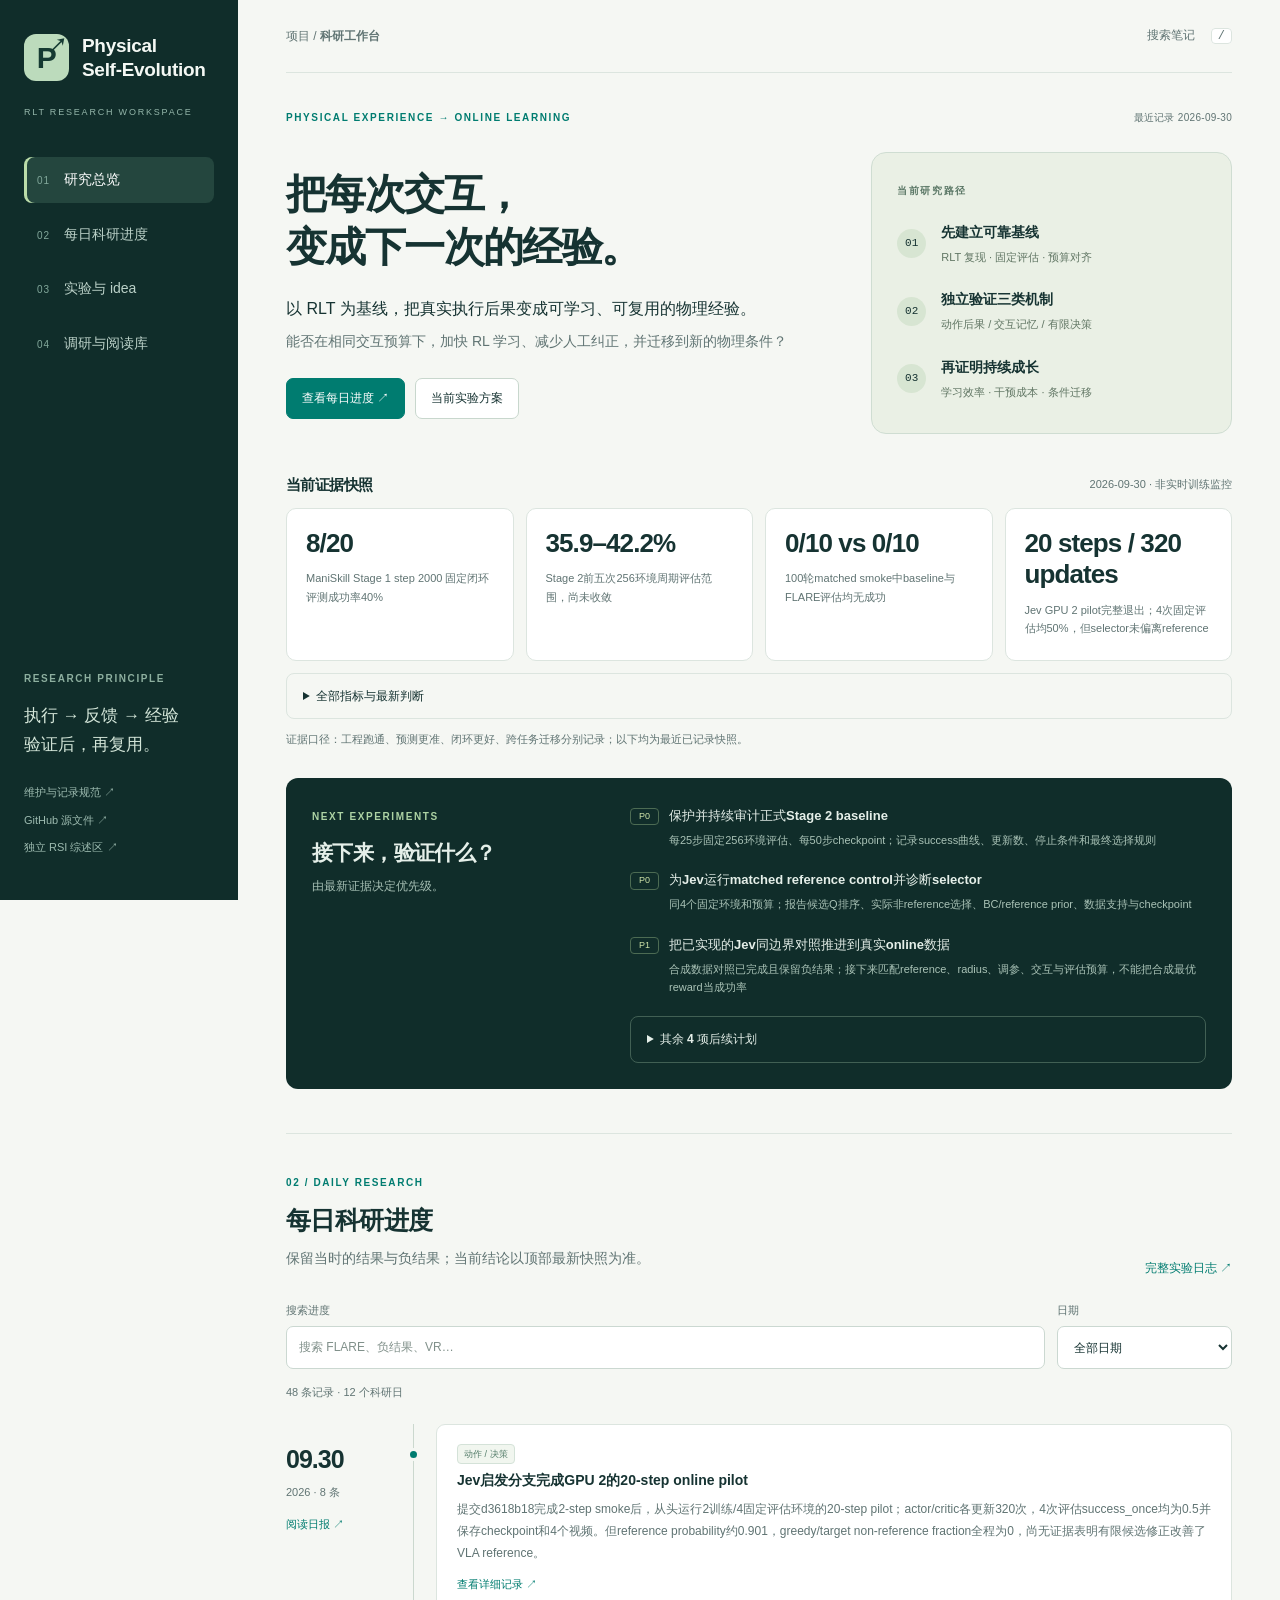
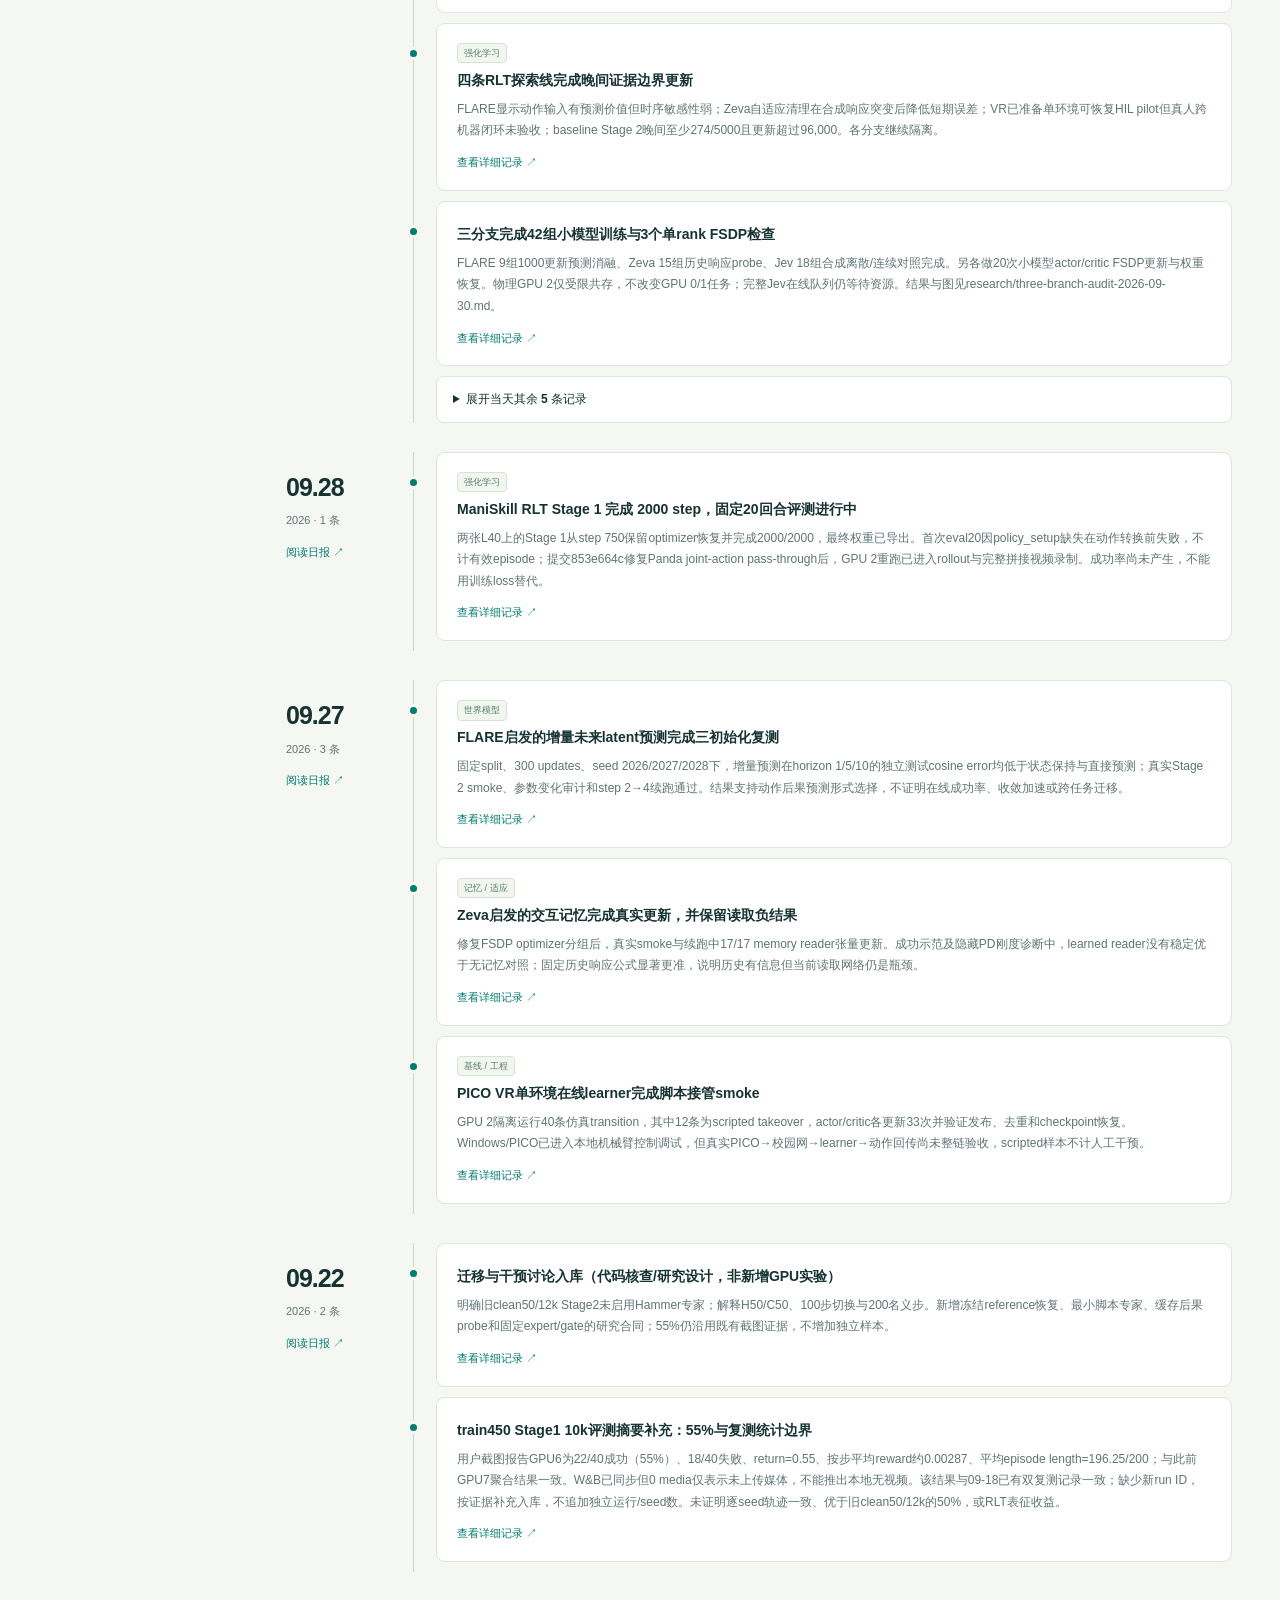
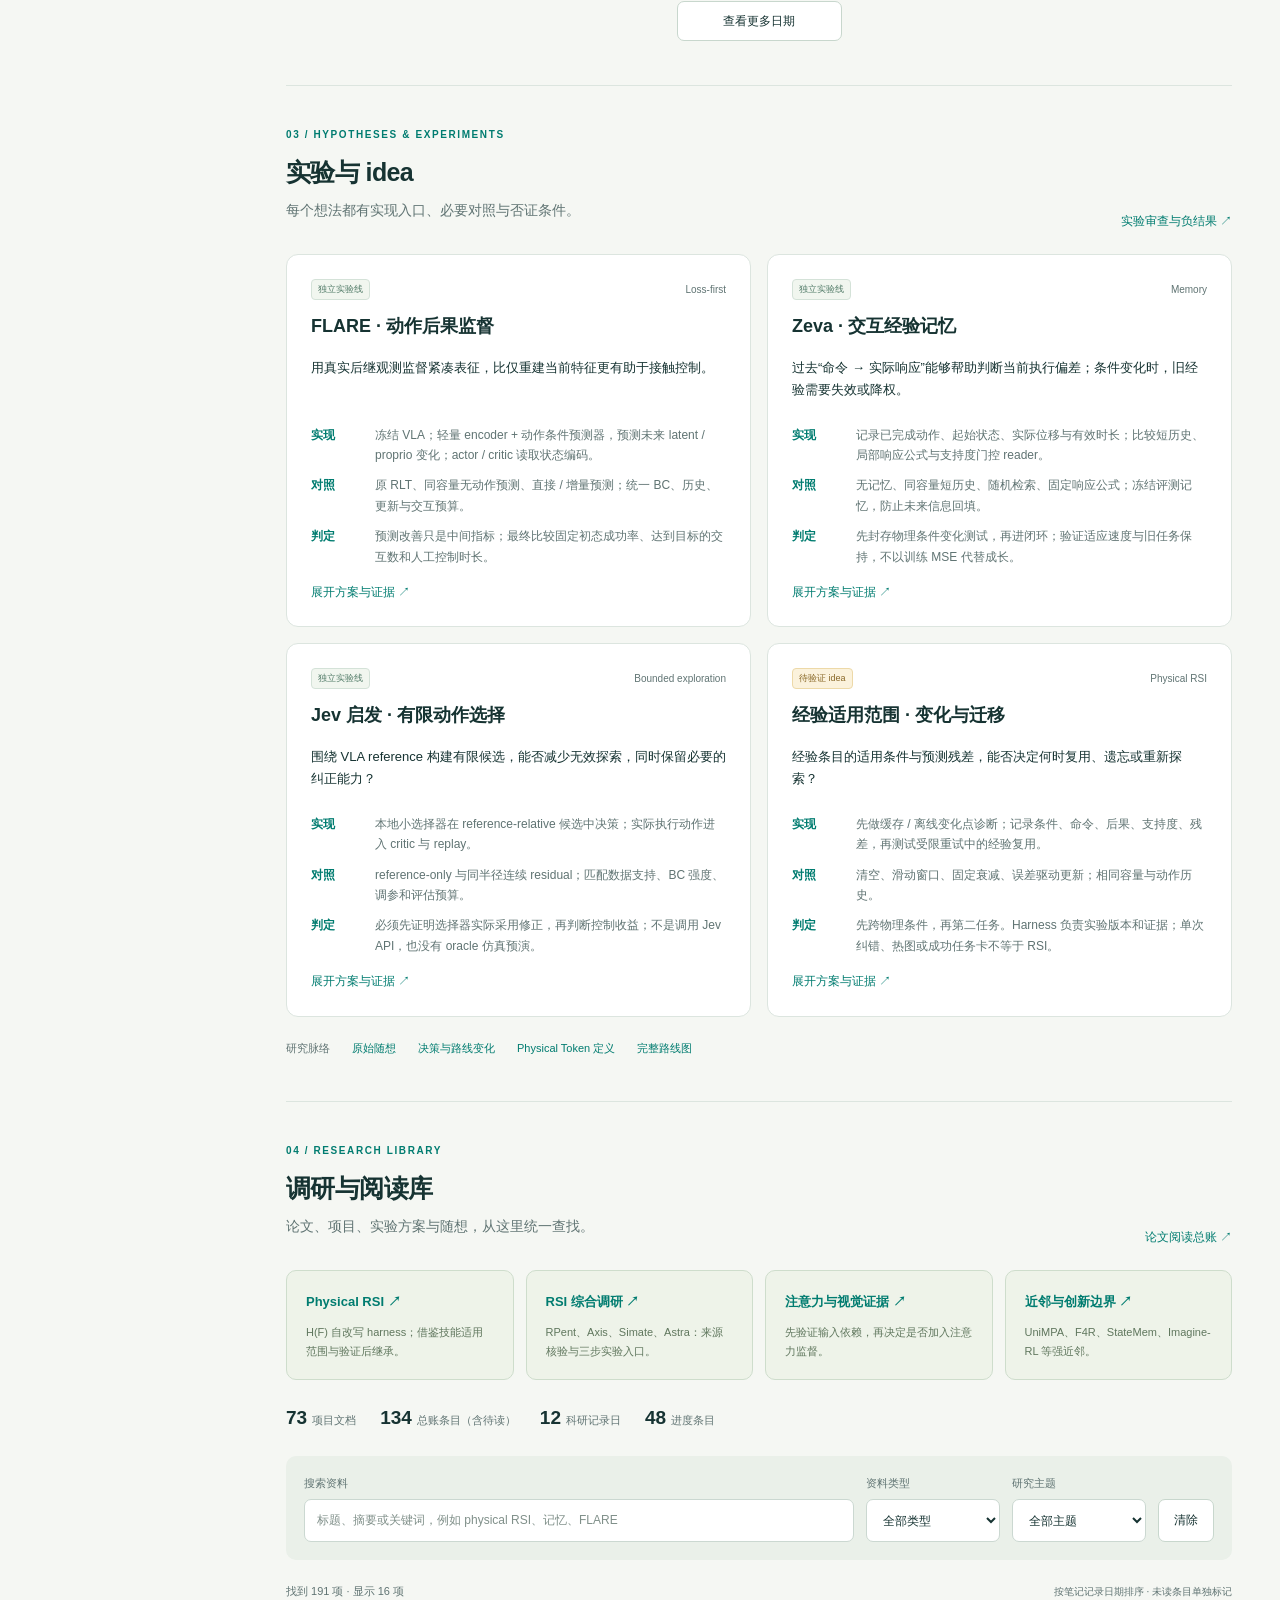
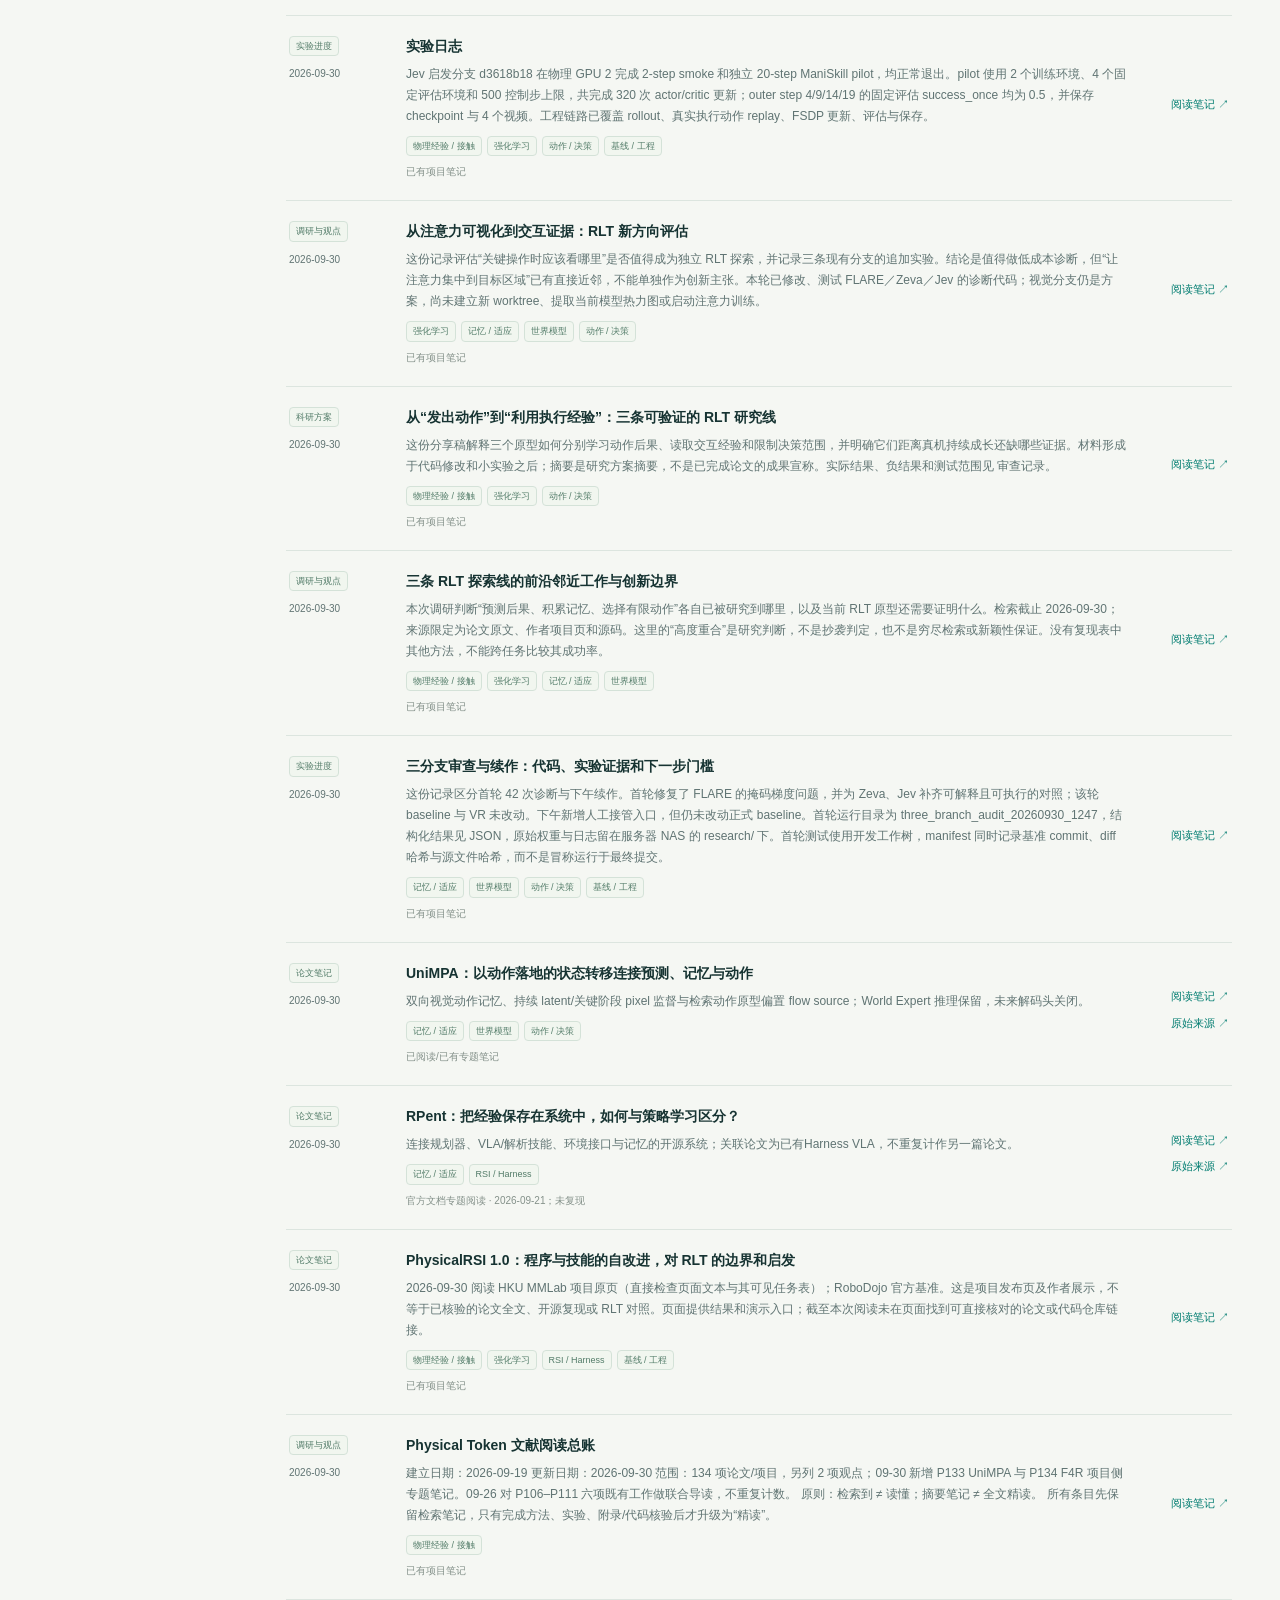
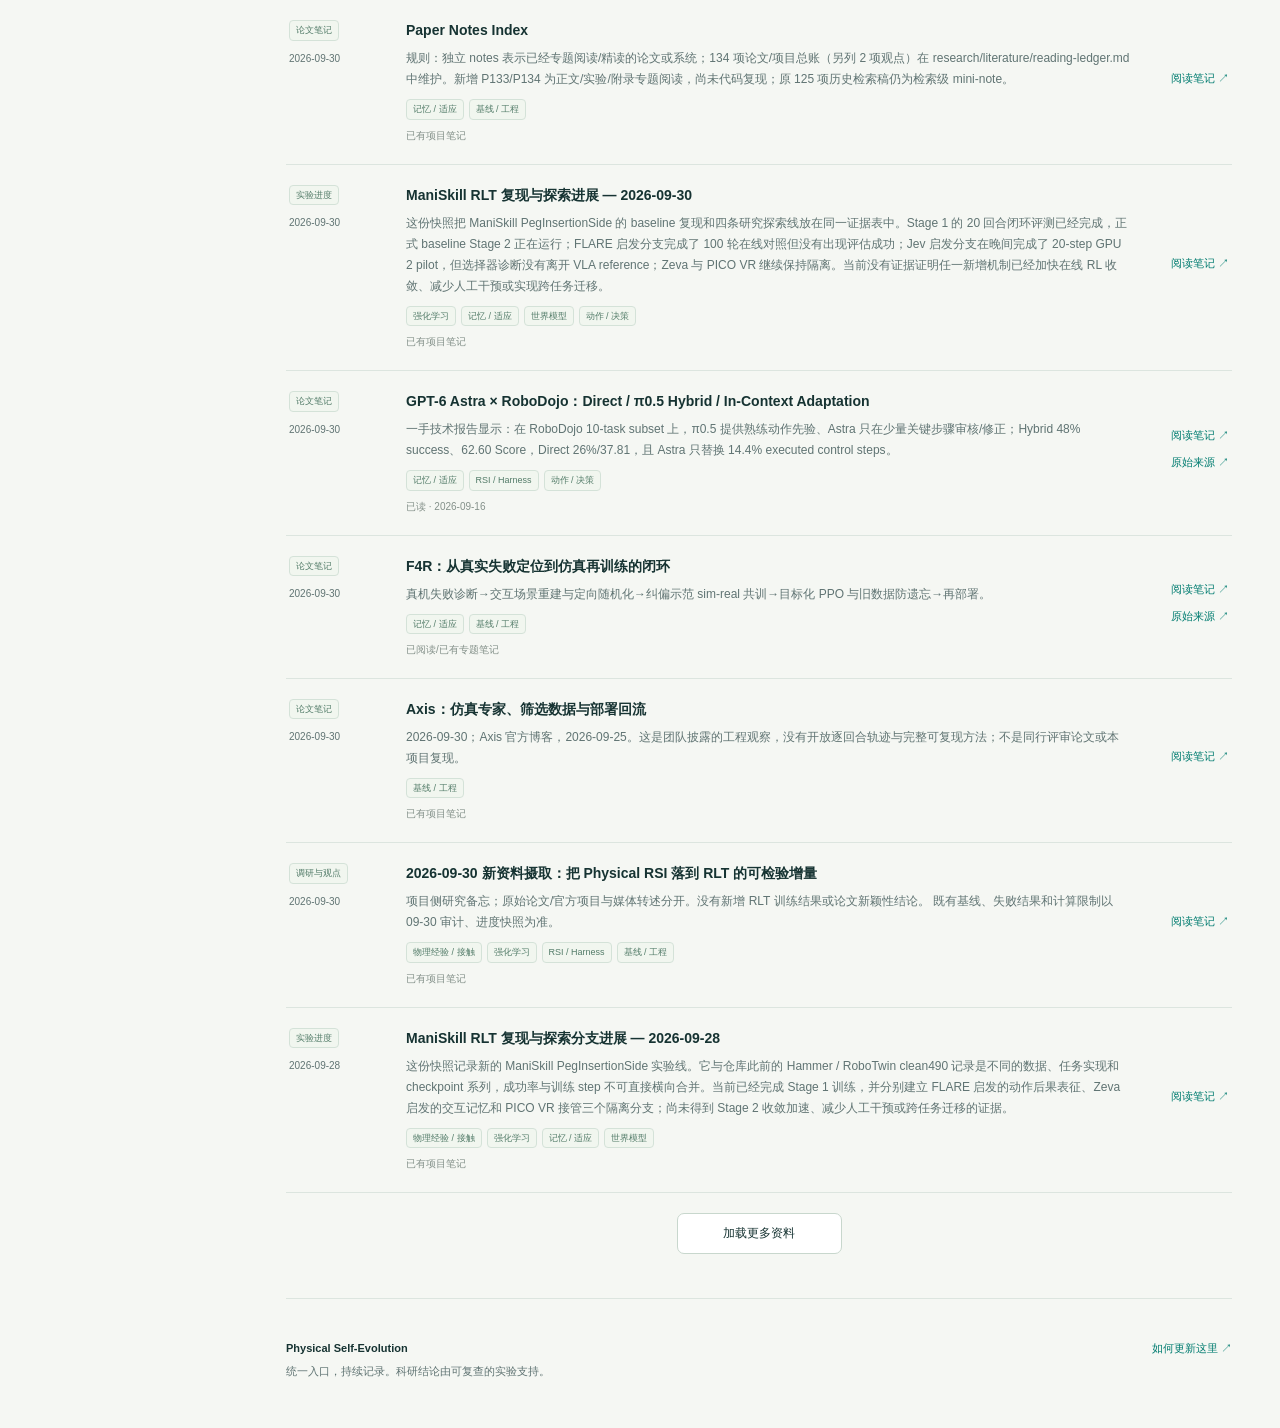
==== commit 5a214cad: "Centralize RLT research, daily progress and ideas in one searchable homepage" ====
--- a/index.html
+++ b/index.html
@@ -1,390 +1,51 @@
 <!doctype html>
 <html lang="zh-CN">
 <head>
-  <meta charset="utf-8"/>
-  <meta name="viewport" content="width=device-width,initial-scale=1"/>
-  <meta name="description" content="Universal Physical Token — 机器人自进化科研记录与具身智能前沿知识库"/>
-  <title>Universal Physical Token · Research OS</title>
-  <link rel="stylesheet" href="assets/style.css"/>
+<meta charset="utf-8"><meta name="viewport" content="width=device-width,initial-scale=1">
+<meta name="description" content="RLT 科研工作台：每日开发进度、物理经验实验、Physical RSI 调研与论文阅读统一入口。">
+<title>RLT 科研工作台 · Physical Self-Evolution</title>
+<link rel="stylesheet" href="assets/hub.css">
+<script src="assets/app.js" defer></script>
 </head>
 <body>
-  <aside class="sidebar">
-    <div class="brand">Universal Physical Token</div>
-    <div class="sub">Robot Self-Evolution Research OS</div>
-    <nav>
-      <a href="#home">总览</a>
-      <a href="#mainline">当前科研主线</a>
-      <a href="#architecture">Token 接口</a>
-      <a href="#physical">Physical Objectives</a>
-      <a href="#baseline">首轮验证</a>
-      <a href="#status">当前证据</a>
-      <a href="#plan">近期行动</a>
-      <div class="nav-label">持续更新</div>
-      <a href="#logs">每日科研日志</a>
-      <div class="nav-label">RLT 项目文献与观点</div>
-      <a href="#frontier">前沿工作地图</a>
-      <a href="#literature">文献阅读总账</a>
-      <a href="#reading">每日论文计划</a>
-      <a href="#papers">精读论文库</a>
-      <a href="#perspectives">外部观点 / RSI</a>
-      <a href="#ideas">研究假设池</a>
-      <div class="nav-label">资料</div>
-      <a href="#archive">详细资料</a>
-      <div class="nav-label">独立综述库</div>
-      <a href="https://github.com/nkd-lkz/physical-self-evolution/tree/main/survey-rsi">RSI 公开文献 ↗</a>
-      <a href="reader.html?path=research/survey-literature-intake.md">单向文献引入 / 已迁回材料</a>
-    </nav>
-    <div class="side-note">
-      <b>当前 Source of Truth · 2026-09-22</b><br>
-      主问题收敛为：<b>从 action-generation pathway 提取可迁移的 compact Physical Token，并用真实 executed-action consequence 与可靠 physics supervision 做 grounding。</b><br><br>
-      <b>当前最小入口：</b>恢复冻结 reference，验收一类专家纠错，再做缓存特征后果预测。固定专家/门控检验表示，之后单独研究预测式门控；RLT 是可选 learner，尚无减干预结果。
-    </div>
-  </aside>
-
-  <main class="main">
-    <section id="home" class="hero">
-      <p><b>RLT / Physical Token 项目区</b> · 研究观点、实验方案与进度在此维护。<a href="https://github.com/nkd-lkz/physical-self-evolution/tree/main/survey-rsi">RSI 综述文献库 ↗</a>单独整理公开来源。</p>
-      <div class="kicker">Research Focus · 2026-09-22 · 迁移恢复与干预研究合同</div>
-      <h1>Universal Physical Token<br/>for Robot Self-Evolution</h1>
-      <p>核心问题：<b>能否从已有 action-generation head 读出一个紧凑表示，用 measured transition prediction 与有效 physics constraints 对其 grounding，并在在线阶段不重新训练 action model 的情况下适应变化的接触动力学？</b></p>
-      <div class="callout">
-        <b>当前重点已经从“先把 RLT 调收敛”转为“先把 Physical Token 研究问题定义清楚”。</b>
-        现有 baseline 证据说明 online RLT 并不稳定，因此 Physical Token 不再绑定单一 learner。
-        当前优先回答三件事：<b>① action-side token 到底表示什么；② 哪些 physics / measured consequence 监督是真正可部署、可迁移的；③ 如何证明它比 backbone、history-only、action-only 等更有决策价值。</b>
-      </div>
-      <p>
-        <a class="button" href="reader.html?path=research/physical-token-leadership-spec.md">打开领导版主规范</a>
-        <a class="button secondary" href="reader.html?path=research/progress-2026-09-22.md">打开 09-22 评测进展</a>
-        <a class="button secondary" href="reader.html?path=research/migration-recovery-2026-09-22.md">小算力恢复入口</a>
-        <a class="button secondary" href="#ideas">物理经验与减干预假设</a>
-        <a class="button secondary" href="reader.html?path=research/literature/reading-ledger.md">打开 131 项阅读总账</a>
-      </p>
-    </section>
-
-    <section id="mainline">
-      <div class="section-head">
-        <div><h2>01 · 当前科研主线</h2><p class="muted">2026-09-19：暂停继续堆实验变量，先把 Physical Token 的定义、近邻论文、可落地方案与验证合同梳理清楚。</p></div>
-      </div>
-
-      <div class="steps">
-        <div class="step phase-current"><b>A · Define the Physical Token</b><span>明确 token 是 action-side physical consequence state，而不是把任意 action token / proprio latent 改名。</span></div>
-        <div class="step"><b>B · Collision Audit</b><span>精读 FLARE、Pri4R、AGRA、CometVLA、PAR、DyWA、RoboPack、MSDP 等最近邻，逐项排除撞车。</span></div>
-        <div class="step"><b>C · Three Candidate Routes</b><span>Representation-first / Physical Critic / WAM-compatible interface，分别给出最小实现和 No-Go 条件。</span></div>
-        <div class="step"><b>D · Grounding Contract</b><span>严格区分 proposed vs executed action、command vs measured state、known physics vs learned residual physics。</span></div>
-        <div class="step phase-future"><b>E · Learner-Agnostic Validation</b><span>RLT、RECAP、V-GPS/Q-VGM 或 WAM 都可作为 downstream；先证明 representation 本身有额外物理与决策价值。</span></div>
-      </div>
-
-      <div class="grid two">
-        <article class="card">
-          <h3>当前 Research Claim</h3>
-          <p><b>Action-generation features may expose a compact, physically useful control interface.</b></p>
-          <p>要验证的是：在相同 history / proprio / capacity 下，action-side readout 是否比 backbone / history-only / action-only 更能编码真实 interaction consequence，并帮助后续决策。</p>
-        </article>
-        <article class="card">
-          <h3>当前创新边界</h3>
-          <p><b>Compact token、future prediction、physics correction、multisensory latent、cross-head adapter 都已有强近邻。</b></p>
-          <p class="muted">因此创新不能只靠“加 token / 加 physics loss / 冻结大模型”；必须通过 matched ablation 证明 action-side physical representation 的独立价值。</p>
-        </article>
-      </div>
-    </section>
-
-    <section id="architecture">
-      <h2>02 · Physical Token at the Action Head</h2>
-      <div class="grid three">
-        <article class="card"><h3>Action-head feature</h3><p><code>F_t^head</code>：最终动作投影之前的 causal / pre-output features。</p><span class="tag">核心假设：更靠近动作生成</span></article>
-        <article class="card"><h3>Robot history</h3><p>Recent measured state + actual/executed-action history；只使用部署时真实可得信息。</p><span class="tag">禁止 future leakage</span></article>
-        <article class="card"><h3>Robot metadata</h3><p>Morphology、joint/action convention、control metadata，通过轻量 adapter 对齐。</p><span class="tag">跨本体需要实测</span></article>
-      </div>
-
-      <div class="callout">
-        <b>统一接口：</b><code>z_t = E_phi(A_m(F_t^head), h_t, r)</code>，输出固定 <code>K × d</code> 连续 latent，供 small online learner 使用。在线适应阶段 Base model 与 action head 保持冻结。
-      </div>
-
-      <div class="table-wrap">
-        <table>
-          <thead><tr><th>Action model family</th><th>第一版 readout 约定</th><th>必须注意</th></tr></thead>
-          <tbody>
-            <tr><td>Regression / MLP</td><td>Penultimate activations</td><td>与 final action projection 分开</td></tr>
-            <tr><td>Diffusion / Flow</td><td>Selected sampling-step features</td><td>固定 sampling-time convention；包含 noise/time context</td></tr>
-            <tr><td>Autoregressive</td><td>Causal states before logits</td><td>不能读取 future demonstrated actions</td></tr>
-          </tbody>
-        </table>
-      </div>
-      <p class="muted"><b>关键对照：</b>Action-head tap vs Backbone tap。Action head 是否真的保留更多 decision-relevant physical information，必须由实验回答。</p>
-    </section>
-
-    <section id="physical">
-      <h2>03 · Physical Objectives</h2>
-      <div class="callout"><b>第一版目标：</b><code>L_token = L_ro + λ_dyn L_dyn + λ_phys L_phys</code></div>
-      <div class="grid three">
-        <article class="card"><h3>L_ro · Readout</h3><p>重建 fixed / stop-gradient action-head feature target，保留已有动作与任务信息。</p><p class="muted">不允许该 loss 反向修改 base action model。</p></article>
-        <article class="card"><h3>L_dyn · Transition</h3><p><code>D(z_t, u_t, r) → measured future physical state</code></p><p><code>u_t</code> 对应 actual / executed action；target 来自真实测得的后续状态。</p></article>
-        <article class="card"><h3>L_phys · Constraints</h3><p>第一版优先 kinematic consistency 与 actuator feasibility。</p><p class="muted">Contact / friction / force / rigid-body terms 只有 sensing、model、calibration 有效时才加入。</p></article>
-      </div>
-      <details open>
-        <summary>第一版允许进入 L_phys 的内容</summary>
-        <div class="detail-body">
-          <ul>
-            <li><code>||v_EE - J(q) q_dot||²</code>，且所有量必须在同一 frame / unit / convention 下；</li>
-            <li>joint limit violation；</li>
-            <li>joint / actuator speed limit violation；</li>
-            <li>其他明确存在、可审计的 controller / actuator constraints。</li>
-          </ul>
-          <p><b>不是因为 simulator 能导出 mass / friction / impulse，就默认它们可以成为主实验里的“物理规律监督”。</b></p>
-        </div>
-      </details>
-    </section>
-
-    <section id="baseline">
-      <div class="section-head">
-        <div><h2>04 · 首轮验证：Gate 0 → B0 / B1 / B2</h2><p class="muted">先恢复可信 baseline，再做 Physical Token 的严格递增消融。</p></div>
-        <a class="button" href="reader.html?path=research/rlt-multitask-benchmark.md">打开 Baseline / Validation Protocol</a>
-      </div>
-      <div class="grid four">
-        <article class="card phase-current"><h3>Gate 0 · Recovery</h3><p>可用 Stage1 reference + 固定 execution/timing + 可解释 online baseline。</p><span class="tag">当前</span></article>
-        <article class="card"><h3>B0 · Baseline</h3><p>RL Token / matched action-head readout。</p><span class="tag">compact readout only</span></article>
-        <article class="card"><h3>B1 · + Transition</h3><p>加入 actual/executed-action conditioned measured transition loss。</p><span class="tag">action → measured outcome</span></article>
-        <article class="card"><h3>B2 · + Physics</h3><p>在 B1 上加入 valid kinematic / actuator constraints。</p><span class="tag">physics grounding</span></article>
-      </div>
-      <div class="table-wrap">
-        <table>
-          <thead><tr><th>必须 matched</th><th>主要结果</th><th>后续才允许扩展</th></tr></thead>
-          <tbody>
-            <tr><td>token size、learner capacity、base model、data、interaction budget、reward、seed、chunk/timing</td><td>success、physical violations、adaptation cost、old-task retention、CI</td><td>physical shift → held-out model family → held-out embodiment</td></tr>
-          </tbody>
-        </table>
-      </div>
-      <div class="callout"><b>Streaming RL 当前后置。</b>先证明 transition / physics grounding 的增益，再比较 replay learner vs streaming learner。</div>
-    </section>
-
-    <section id="status">
-      <h2>05 · 当前证据与严格口径</h2>
-      <div class="grid four metrics">
-        <article class="card"><div class="metric">8/20</div><div class="muted">ManiSkill Stage 1 step 2000固定闭环评测成功率40%</div></article>
-        <article class="card"><div class="metric">274+/5000</div><div class="muted">正式baseline Stage 2仍在GPU 0/1运行；更新超过96,000，不是最终结果</div></article>
-        <article class="card"><div class="metric">35.9–42.2%</div><div class="muted">Stage 2前五次256环境周期评估范围，尚未收敛</div></article>
-        <article class="card"><div class="metric">0/10 vs 0/10</div><div class="muted">100轮matched smoke中baseline与FLARE评估均无成功</div></article>
-        <article class="card"><div class="metric">50/54</div><div class="muted">FLARE在线latent_world张量真实更新；不等于控制提升</div></article>
-        <article class="card"><div class="metric">20 / 320</div><div class="muted">Jev GPU pilot完成20步、320次更新；selector仍未偏离reference</div></article>
-        <article class="card"><div class="metric">17/17</div><div class="muted">Zeva memory reader真实更新，但learned reader无稳定优势</div></article>
-        <article class="card"><div class="metric">5 isolated lines</div><div class="muted">baseline / FLARE / Zeva / Jev / VR保持单变量隔离</div></article>
-      </div>
-
-      <div class="timeline">
-        <div><b>09-30 · Stage 1固定20回合完成</b><p>step 2000得到8/20成功、return 0.4、平均episode长度335.25；job正常退出。20回合点估计不能证明充分收敛。</p></div>
-        <div><b>正式baseline Stage 2正在运行</b><p>64训练环境、256固定评估环境、5000步预算、expert关闭。晚间快照至少274步、更新超过96,000；前五次评估35.9%–42.2%，只能作为在途状态。</p></div>
-        <div><b>FLARE 100轮在线对照未显示控制收益</b><p>baseline与FLARE均正常退出，但各10次单环境评估全部失败；训练成功只发生在actor接管前的VLA reference阶段。</p></div>
-        <div><b>FLARE预测模块确实在线更新</b><p>54个latent_world张量中50个变化，预测loss后段低于前段；replay分布也在变化，因此不能据此宣称收敛或成功率提升。</p></div>
-        <div><b>新增Jev启发的有限动作决策分支</b><p>最多17个reference-relative候选、本地选择器、实际动作critic和精确候选bootstrap已实现；不调用Jev API，也不使用模拟器预演。</p></div>
-        <div><b>Jev GPU online pilot完成但未采用修正</b><p>20步、320次actor/critic更新和4次固定评估均完成；评估为50%，但greedy/target非reference比例全程为0，不能归因为有限候选。</p></div>
-        <div><b>Zeva与VR证据边界保持</b><p>Zeva reader会更新但暂无稳定收益；VR本地控制与scripted learner smoke通过，真实PICO跨机器人工闭环仍未验收。</p></div>
-        <div><b>当前科研结论</b><p>已有可运行baseline与三个独立经验机制原型，但仍未证明加快RL收敛、减少人工干预、通用物理规律或跨任务迁移。</p></div>
-      </div>
-    </section>
-
-    <section id="plan">
-      <h2>06 · 接下来具体做什么</h2>
-      <div class="table-wrap">
-        <table>
-          <thead><tr><th>优先级</th><th>下一步</th><th>必须留下的证据</th></tr></thead>
-          <tbody>
-            <tr><td>P0</td><td>保护并持续审计正式Stage 2 baseline</td><td>每25步固定256环境评估、每50步checkpoint；记录success曲线、更新数、停止条件和最终选择规则</td></tr>
-            <tr><td>P0</td><td>为Jev运行matched reference control并诊断selector</td><td>同4个固定环境和预算；报告候选Q排序、实际非reference选择、BC/reference prior与数据支持</td></tr>
-            <tr><td>P1</td><td>做Jev离散选择与同边界连续residual对照</td><td>相同reference、radius、seed、interaction和评估预算；区分限制探索与离散化的贡献</td></tr>
-            <tr><td>P1</td><td>重做FLARE在线实验合同</td><td>统一FSDP配置，先验证BC热身与reference跟随，再用至少20个固定初态比较success、transition、时延和显存</td></tr>
-            <tr><td>P1</td><td>完成一个真实PICO到learner的端到端回合</td><td>人工动作、实际执行、上传ack、update_step、policy_version和返回动作全部可审计</td></tr>
-            <tr><td>P1</td><td>重做交互记忆读取对照</td><td>冻结新测试集；无记忆、近期、检索、显式响应统计；包含失败/纠正与隐藏动力学</td></tr>
-            <tr><td>Later</td><td>单变量成立后再组合与迁移</td><td>先跨物理条件，再第二任务；报告旧任务保持，不提前混合FLARE、Zeva、Jev和VR</td></tr>
-          </tbody>
-        </table>
-      </div>
-    </section>
-
-    <section id="frontier">
-      <div class="section-head">
-        <div><h2>知识库 · 前沿工作地图：别人正在做什么？</h2><p class="muted">Frontier 继续保留，但它现在服务于 Universal Physical Token 的 baseline、边界与实现选择，而不是自动扩展主线。</p></div>
-        <a class="button" href="reader.html?path=research/frontier-landscape.md">打开完整前沿调研总览</a>
-      </div>
-      <div class="callout knowledge-callout"><b>使用原则：</b>RISE、Motus2、LWD、SmoothRL、Zeva、Zetta 等工作可以提供 comparison / ablation / discussion；如果和当前领导方案冲突，先完成领导定义的 B0/B1/B2，再讨论扩展。</div>
-      <div class="grid four" style="margin-top:14px">
-        <article class="card"><h3>Policy / RL</h3><p>RLT、SERL、Q-VGM：small online learner 如何适配部署经验。</p></article>
-        <article class="card"><h3>Physical Representation</h3><p>Pri4R、FD-VLA、HapticVLA：物理监督如何进入 compact representation。</p></article>
-        <article class="card"><h3>World / Consequence</h3><p>RISE、Motus2、SR-WM：Action→Consequence 建模能否提供更好的决策反馈。</p></article>
-        <article class="card"><h3>Execution / System</h3><p>SmoothRL、Zeva、Zetta：异步执行、memory、recovery 如何作为后续扩展。</p></article>
-      </div>
-      <div class="grid two" style="margin-top:14px">
-        <article class="card"><h3>09-22 · UniIntervene</h3><p>减干预方向强近邻：未来后果、价值趋势与记忆恢复。先分清表示、门控和专家的贡献。</p><a href="reader.html?path=notes/uniintervene.md">项目相关笔记 →</a></article>
-        <article class="card"><h3>09-22 · CLAP</h3><p>物理后果与跨本体接口参考：共享知识仍需动作语义对齐；完整视频模型不进入首轮高频控制。</p><a href="reader.html?path=notes/clap.md">项目相关笔记 →</a></article>
-      </div>
-      <div class="filters frontier-filters">
-        <input id="frontierSearch" type="search" placeholder="搜索：physical token / transition / world model / streaming / recovery…"/>
-        <select id="frontierFilter">
-          <option value="all">全部路线</option>
-          <option value="policy">Policy / Online RL</option>
-          <option value="value">Value Guidance</option>
-          <option value="failure">Failure / Recovery</option>
-          <option value="physical">Physical Representation</option>
-          <option value="world">World Model</option>
-          <option value="memory">Context / Memory</option>
-          <option value="execution">Execution / Runtime</option>
-          <option value="harness">Harness / Skill</option>
-          <option value="agent">Agentic Improvement</option>
-          <option value="foundation">Foundation / Fleet</option>
-        </select>
-      </div>
-      <div id="frontierGrid" class="frontier-grid"></div>
-    </section>
-
-    <section id="literature">
-      <div class="section-head">
-        <div>
-          <h2>知识库 · Physical Token 文献阅读总账</h2>
-          <p class="muted">检索到 ≠ 读懂。当前 131 项论文/项目：125 项历史检索与 6 项新增专题；精读状态按实际核验范围记录。</p>
-        </div>
-        <a class="button" href="reader.html?path=research/literature/reading-ledger.md">打开阅读总账</a>
-      </div>
-      <div id="literatureMetrics" class="grid four metrics">
-        <article class="card"><div class="metric">131</div><div class="muted">当前主表文献总数</div></article>
-        <article class="card"><div class="metric">18</div><div class="muted">09-19 批次防撞优先</div></article>
-        <article class="card"><div class="metric">—</div><div class="muted">已精读 / 专题阅读</div></article>
-        <article class="card"><div class="metric">—</div><div class="muted">待系统精读</div></article>
-      </div>
-      <div class="grid three" style="margin-top:14px">
-        <article class="card">
-          <h3>方向地图</h3>
-          <p>Action representation、hidden dynamics、force/tactile、analytic physics、WAM、value/RL、execution/harness、cross-head foundations。</p>
-          <div class="read-more"><a href="reader.html?path=research/literature/physical-token-direction-map.md">打开方向地图 →</a></div>
-        </article>
-        <article class="card">
-          <h3>09-19 原始 125 项防撞审查</h3>
-          <p>每篇包含方法摘要、项目关系、核验边界与一手来源；用于判断“别人已经做到哪一步”。</p>
-          <div class="read-more"><a href="reader.html?path=research/literature/physical-token-literature-audit-2026-09-19.md">打开完整审查 →</a></div>
-        </article>
-        <article class="card">
-          <h3>独立精读笔记</h3>
-          <p>RLT、RISE、Motus2、LWD、Zeva、Zetta、SHAPER、PhysVLA、Harness VLA、ASPIRE、ENPIRE 等。</p>
-          <div class="read-more"><a href="reader.html?path=notes/README.md">打开 Notes Index →</a></div>
-        </article>
-      </div>
-      <div class="callout knowledge-callout" style="margin-top:14px">
-        <b>Wave 0 防撞优先：</b>RLT → FLARE → Pri4R → AGRA → CometVLA → PAR → DyWA → TACO → RoboPack → MSDP → exUMI → Spline Policy → LeTO → V-GPS → FlowDAgger → DSRL → HPT → GeoAAC。
-      </div>
-    </section>
-
-    <section id="reading">
-      <div class="section-head">
-        <div><h2>知识库 · 每日论文计划</h2><p class="muted">阅读问题优先围绕 action-head representation、transition prediction、physics constraints、online adaptation 与 universality。</p></div>
-        <a class="button secondary" href="reader.html?path=research/reading-program.md">打开完整阅读计划</a>
-      </div>
-      <div class="table-wrap">
-        <table>
-          <thead><tr><th>Track</th><th>优先工作</th><th>当前用途</th></tr></thead>
-          <tbody>
-            <tr><td>Compact readout / Online RL</td><td>RLT → SERL → Q-VGM</td><td>Baseline、actor/critic、online adaptation。</td></tr>
-            <tr><td>Physical representation</td><td>Pri4R → FD-VLA → HapticVLA → RMA-Arm</td><td>Transition / dynamics / privileged supervision 的设计边界。</td></tr>
-            <tr><td>Consequence / World Model</td><td>RISE → Motus2 → SR-WM</td><td>理解 action consequence，但当前不把 Full WM 作为首轮方法。</td></tr>
-            <tr><td>Execution efficiency</td><td>SmoothRL → Streaming RL</td><td>Physical Token 成立后的后续 learner / execution 方向。</td></tr>
-          </tbody>
-        </table>
-      </div>
-    </section>
-
-    <section id="papers">
-      <div class="section-head">
-        <div><h2>知识库 · 精读论文库</h2><p class="muted">保留已有精读；“对当前项目”的解释以后统一服从 Physical Token 主规范。</p></div>
-        <a class="button" href="reader.html?path=research/master-roadmap.md">打开完整研究路线</a>
-      </div>
-      <div class="filters">
-        <input id="paperSearch" type="search" placeholder="搜索论文 / 关键词…"/>
-        <select id="paperFilter">
-          <option value="all">全部</option>
-          <option value="context">Context / Memory</option>
-          <option value="policy">Policy / RL</option>
-          <option value="physical">Physical</option>
-          <option value="execution">Execution</option>
-          <option value="harness">Harness / Skill</option>
-          <option value="failure">Failure / Data</option>
-          <option value="agent">Agentic Improvement</option>
-        </select>
-      </div>
-      <div id="paperGrid" class="grid three"></div>
-    </section>
-
-    <section id="perspectives">
-      <div class="section-head">
-        <div><h2>知识库 · 外部观点 / RSI</h2><p class="muted">行业 RSI / Agent / Foundation 观点继续保留，但与当前 Physical Token 实验事实严格分开。</p></div>
-        <a class="button secondary" href="reader.html?path=research/perspectives-and-theses.md">打开完整观点与研究框架</a>
-      </div>
-      <div class="grid two">
-        <article class="card"><h3>当前自进化定义</h3><p>本项目当前不是开放世界无限自主学习；而是冻结 action model 后，由 compact physical interface + small learner 做局部在线适应。</p></article>
-        <article class="card"><h3>更强 RSI 作为后续</h3><p>完整 world model、memory、fleet consolidation 保留为后续；最小专家恢复现在作为可核验的干预基线，不能把更强专家带来的收益归给 Physical Token。</p></article>
-      </div>
-    </section>
-
-    <section id="ideas">
-      <div class="section-head">
-        <div><h2>知识库 · 当前研究假设池</h2><p class="muted">09-22讨论：从交互后果沉淀物理经验，能否在保留任务能力时减少专家依赖？以下均为待验证方案。</p></div>
-        <a class="button" href="reader.html?path=research/physical-experience-protocol-2026-09-22.md">完整研究合同</a>
-      </div>
-      <p><a class="button secondary" href="reader.html?path=research/uniintervene-clap-project-implications.md">UniIntervene × CLAP：与当前科研问题的关系</a></p>
-      <div class="callout"><b>先拆开两个问题：</b>RLT 的 base→actor 是关键阶段切换，expert takeover 才是纠错；当前 Hammer 只接通了前者。原 RLT 也不能简单理解成“只有语义监督”，本项目检验的是显式 measured action-consequence grounding 的增量。</div>
-      <div class="grid two">
-        <article class="card"><h3>A · 固定门控，验证物理经验</h3><p>固定 base、专家、阶段规则和 learner，后果监督能否减少达到预设无专家成功率所需的累计专家控制时间？</p><span class="tag">主问题 · 先做缓存特征 probe</span></article>
-        <article class="card"><h3>B · 固定策略，验证预判门控</h3><p>在相同专家预算下，预测式 gate 能否比停滞/普通风险规则更早识别需要帮助的状态，并提高辅助成功率？</p><span class="tag">后续独立消融</span></article>
-      </div>
-      <div class="table-wrap">
-        <table>
-          <thead><tr><th>讨论中的疑问</th><th>当前结论</th><th>验证边界</th></tr></thead>
-          <tbody>
-            <tr><td>100步接管、200步上限？</td><td>H50/C50名义waypoint预算；warmup后通常仅后两个chunk由actor控制。</td><td>工程基线，不是物理时间或最优阶段；3个停滞chunk门槛可能来不及。</td></tr>
-            <tr><td>TOPP能做人工纠错吗？</td><td>需要当前状态恢复策略＋IK/规划＋TOPP；TOPP只处理路径时间。</td><td>先验收一类学生偏离状态；原生play_once成功不证明任意失败可恢复。</td></tr>
-            <tr><td>如何证明减少干预？</td><td>同时记录无专家/辅助成功率、专家秒数、事件数和墙钟吞吐率。</td><td>门槛、专家和资源匹配；一次长期接管不能算作低成本。</td></tr>
-          </tbody>
-        </table>
-      </div>
-      <p><a class="button secondary" href="reader.html?path=research/rlt-intervention-2026-09-22.md">RLT / ManiSkill / Hammer机制详解</a> <a class="button secondary" href="reader.html?path=research/migration-recovery-2026-09-22.md">小算力最简切入口</a></p>
-      <div class="grid three">
-        <article class="card"><h3>H0 · Trustworthy Baseline</h3><p>恢复冻结reference；核对H/C-TOPP与实际时长，验收专家纠错和干预计数，再做受控比较。</p><span class="tag">当前 Gate 0</span></article>
-        <article class="card"><h3>H1 · Head vs Backbone</h3><p>Action-head pre-output features 是否比 backbone features 更适合物理 adaptation readout？</p><span class="tag">首轮必须验证</span></article>
-        <article class="card"><h3>H2 · Transition Grounding</h3><p>Measured action→outcome prediction 是否让 compact token 更适合在线 learner？</p><span class="tag">B1</span></article>
-        <article class="card"><h3>H3 · Valid Physics</h3><p>Kinematic / actuator constraints 是否在 transition loss 之外提供独立增益？</p><span class="tag">B2</span></article>
-        <article class="card"><h3>H4 · Online Adaptation</h3><p>冻结大模型时，小 actor/critic 是否能利用 grounded token 更快适应 physical shift？</p><span class="tag">matched budget</span></article>
-        <article class="card"><h3>H5/H6 · Universal / Streaming</h3><p>跨 model/embodiment 与 streaming learner 都是后续强 claim，不与 B1/B2 同时改变。</p><span class="tag">后置</span></article>
-      </div>
-    </section>
-
-    <section id="logs">
-      <h2>07 · 科研日志</h2>
-      <p><a class="button" href="reader.html?path=research/three-branch-audit-2026-09-30.md">09-30 三分支审查、续作与人工接管</a> <a class="button secondary" href="reader.html?path=research/three-branch-research-plan-2026-09-30.md">方法原理、摘要与架构图</a> <a class="button secondary" href="reader.html?path=research/literature/frontier-rlt-2026-09-30.md">最新近邻与创新边界</a></p>
-      <div id="experimentList" class="timeline"></div>
-      <p>
-        <a class="button secondary" href="reader.html?path=research/experiment-log.md">实验日志全文</a>
-        <a class="button secondary" href="reader.html?path=research/decision-log.md">科研决策日志</a>
-      </p>
-    </section>
-
-    <section id="archive">
-      <h2>08 · 详细资料</h2>
-      <div class="grid three">
-        <a class="card link-card" href="reader.html?path=research/rlt-intervention-2026-09-22.md"><h3>RLT干预与100/200步</h3><p>原论文、ManiSkill专家、Hammer阶段切换与TOPP恢复边界。</p></a>
-        <a class="card link-card" href="reader.html?path=research/physical-experience-protocol-2026-09-22.md"><h3>物理经验与干预研究合同</h3><p>固定门控与预测门控分开验证，主指标、基线、反事实与多任务边界。</p></a>
-        <a class="card link-card" href="reader.html?path=research/migration-recovery-2026-09-22.md"><h3>迁移后的小算力入口</h3><p>缺失资产、冻结reference恢复、历史失败分析与缓存特征probe。</p></a>
-        <a class="card link-card" href="reader.html?path=research/progress-2026-09-22.md"><h3>2026-09-22 评测证据补充</h3><p>train450 Stage1 10k：22/40（55%）；reward、时长、视频与重复评测口径。</p></a>
-        <a class="card link-card" href="reader.html?path=research/physical-token-leadership-spec.md"><h3>Leadership Physical Token Spec</h3><p>当前 Source of Truth：action-head interface、physical objectives、online update contract 与首轮实验。</p></a>
-        <a class="card link-card" href="reader.html?path=research/progress-2026-09-15.md"><h3>2026-09-15 Baseline Recovery</h3><p>H/C 协议、Stage1 capability、20k joint recovery 和当前验收顺序。</p></a>
-        <a class="card link-card" href="reader.html?path=research/master-roadmap.md"><h3>Research Roadmap</h3><p>按领导方案重写后的执行主线与 Gate。</p></a>
-        <a class="card link-card" href="reader.html?path=research/rlt-multitask-benchmark.md"><h3>RL Token / Physical Token Validation</h3><p>Gate 0 + B0/B1/B2 matched comparison、指标与 universality protocol。</p></a>
-        <a class="card link-card" href="reader.html?path=research/robodojo-b300-log.md"><h3>RoboDojo on B300</h3><p>独立支线；未实测前不形成兼容性结论。</p></a>
-        <a class="card link-card" href="reader.html?path=research/frontier-landscape.md"><h3>具身自进化前沿地图</h3><p>Related work / inspiration，不覆盖当前领导主线。</p></a>
-        <a class="card link-card" href="reader.html?path=research/knowledge-base-maintenance.md"><h3>知识库维护协议</h3><p>实验、论文、观点、公开脱敏与历史记录规则。</p></a>
-        <a class="card link-card" href="archive/v0.4-original.html"><h3>历史完整快照</h3><p>保留旧 Research OS，避免路线修正时丢失历史知识。</p></a>
-        <a class="card link-card" href="reader.html?path=notes/rlt.md"><h3>RLT</h3><p>当前 baseline：compact readout + lightweight online RL。</p></a>
-        <a class="card link-card" href="reader.html?path=notes/rise.md"><h3>RISE</h3><p>World-model imagination related work，不是当前首轮方法。</p></a>
-      </div>
-    </section>
-
-    <footer>Universal Physical Token · Physical Self-Evolution Research OS · 2026</footer>
-  </main>
-  <script src="assets/app.js"></script>
-</body>
-</html>
+<a class="skip" href="#home">跳至主要内容</a>
+<aside class="sidebar">
+ <a class="brand" href="#home"><span class="brand-mark">P<span>↗</span></span><span>Physical<br>Self-Evolution</span></a>
+ <p class="workspace-label">RLT RESEARCH WORKSPACE</p>
+ <nav aria-label="主导航">
+  <a href="#home" class="active"><span>01</span> 研究总览</a>
+  <a href="#logs"><span>02</span> 每日科研进度</a>
+  <a href="#ideas"><span>03</span> 实验与 idea</a>
+  <a href="#library"><span>04</span> 调研与阅读库</a>
+ </nav>
+ <div class="side-bottom"><span class="small-label">RESEARCH PRINCIPLE</span><p>执行 → 反馈 → 经验<br>验证后，再复用。</p><a href="reader.html?path=research/knowledge-base-maintenance.md">维护与记录规范 ↗</a><a href="https://github.com/nkd-lkz/physical-self-evolution">GitHub 源文件 ↗</a><a href="https://github.com/nkd-lkz/physical-self-evolution/tree/main/survey-rsi">独立 RSI 综述区 ↗</a></div>
+</aside>
+<main>
+<header class="topbar"><span>项目 / <b>科研工作台</b></span><a href="#library">搜索笔记 <kbd>/</kbd></a></header>
+<div id="loadError" class="notice error" hidden role="alert"></div>
+<noscript><p class="notice">启用 JavaScript 可查看进度与筛选资料。也可直接打开 <a href="reader.html?path=research/experiment-log.md">实验总日志</a>或 <a href="research/literature/reading-ledger.md">阅读总账</a>。</p></noscript>
+<section id="home">
+ <div class="eyebrow">PHYSICAL EXPERIENCE → ONLINE LEARNING <span id="asOf">读取最新记录…</span></div>
+ <div class="hero-grid"><div><h1>把每次交互，<br>变成下一次的经验。</h1><p id="focus" class="lead">以 RLT 为基线，探索物理经验与持续学习。</p><p id="question" class="muted"></p><div class="actions"><a class="button primary" href="#logs">查看每日进度 ↗</a><a class="button" href="reader.html?path=research/three-branch-research-plan-2026-09-30.md">当前实验方案</a></div></div><aside class="focus-card"><span class="small-label">当前研究路径</span><ol><li><span>01</span><div><b>先建立可靠基线</b><small>RLT 复现 · 固定评估 · 预算对齐</small></div></li><li><span>02</span><div><b>独立验证三类机制</b><small>动作后果 / 交互记忆 / 有限决策</small></div></li><li><span>03</span><div><b>再证明持续成长</b><small>学习效率 · 干预成本 · 条件迁移</small></div></li></ol></aside></div>
+ <div id="status"><div class="section-heading compact"><h2>当前证据快照</h2><span id="statusDate" class="muted"></span></div><div id="statusMetrics" class="metrics"><p class="muted">正在加载…</p></div><details class="more-evidence"><summary>全部指标与最新判断</summary><div id="allEvidence"></div></details><p class="evidence-rule">证据口径：工程跑通、预测更准、闭环更好、跨任务迁移分别记录；以下均为最近已记录快照。</p></div>
+ <div id="plan" class="next-panel"><div><span class="small-label">NEXT EXPERIMENTS</span><h2>接下来，验证什么？</h2><p class="muted">由最新证据决定优先级。</p></div><div id="nextActions"></div></div>
+</section>
+<section id="logs">
+ <div class="section-heading"><div><div class="eyebrow">02 / DAILY RESEARCH</div><h2>每日科研进度</h2><p class="muted">保留当时的结果与负结果；当前结论以顶部最新快照为准。</p></div><a class="text-link" href="reader.html?path=research/experiment-log.md">完整实验日志 ↗</a></div>
+ <div class="toolbar"><label class="search-label"><span>搜索进度</span><input id="progressSearch" type="search" placeholder="搜索 FLARE、负结果、VR…"></label><label><span>日期</span><select id="progressDate"><option value="all">全部日期</option></select></label></div>
+ <p id="progressCount" class="result-count" aria-live="polite"></p><div id="progressFeed"></div><button id="moreProgress" class="button load-more" hidden>查看更多日期</button>
+</section>
+<section id="ideas">
+ <div class="section-heading"><div><div class="eyebrow">03 / HYPOTHESES & EXPERIMENTS</div><h2>实验与 idea</h2><p class="muted">每个想法都有实现入口、必要对照与否证条件。</p></div><a class="text-link" href="reader.html?path=research/three-branch-audit-2026-09-30.md">实验审查与负结果 ↗</a></div>
+ <div id="ideaGrid" class="idea-grid"></div><div class="inline-links"><span>研究脉络</span><a href="reader.html?path=research/perspectives-and-theses.md">原始随想</a><a href="reader.html?path=research/decision-log.md">决策与路线变化</a><a href="reader.html?path=research/physical-token-leadership-spec.md">Physical Token 定义</a><a href="reader.html?path=research/master-roadmap.md">完整路线图</a></div>
+</section>
+<section id="library">
+ <div class="section-heading"><div><div class="eyebrow">04 / RESEARCH LIBRARY</div><h2>调研与阅读库</h2><p class="muted">论文、项目、实验方案与随想，从这里统一查找。</p></div><a class="text-link" href="reader.html?path=research/literature/reading-ledger.md">论文阅读总账 ↗</a></div>
+ <div id="featuredGrid" class="featured-grid"></div>
+ <div id="libraryStats" class="library-stats"></div>
+ <div class="toolbar library-toolbar"><label class="search-label"><span>搜索资料</span><input id="librarySearch" type="search" placeholder="标题、摘要或关键词，例如 physical RSI、记忆、FLARE"></label><label><span>资料类型</span><select id="kindFilter"><option value="all">全部类型</option></select></label><label><span>研究主题</span><select id="topicFilter"><option value="all">全部主题</option></select></label><button id="clearFilters" class="button">清除</button></div>
+ <div class="result-row"><p id="libraryCount" class="result-count" aria-live="polite"></p><span class="muted">按笔记记录日期排序 · 未读条目单独标记</span></div>
+ <div id="libraryList" class="library-list"></div><button id="moreLibrary" class="button load-more" hidden>加载更多资料</button>
+</section>
+<footer><div><b>Physical Self-Evolution</b><p>统一入口，持续记录。科研结论由可复查的实验支持。</p></div><a href="reader.html?path=research/knowledge-base-maintenance.md">如何更新这里 ↗</a></footer>
+</main></body></html>
--- a/assets/hub.css
+++ b/assets/hub.css
@@ -0,0 +1 @@
+:root{--ink:#163332;--muted:#607473;--teal:#007c70;--line:#dce5df;--paper:#f5f7f3;--nav:#102d2a;--sidebar:238px}*{box-sizing:border-box}html{scroll-behavior:smooth;scroll-padding-top:24px}body{margin:0;background:var(--paper);color:var(--ink);font:14px/1.7 -apple-system,BlinkMacSystemFont,"Segoe UI","PingFang SC","Microsoft YaHei",sans-serif}a{color:var(--teal);text-decoration:none}a:hover{text-decoration:underline}button,input,select{font:inherit}button,a,input,select,summary{-webkit-tap-highlight-color:transparent}button:focus-visible,a:focus-visible,input:focus-visible,select:focus-visible,summary:focus-visible{outline:3px solid #dfac4e;outline-offset:3px}[hidden]{display:none!important}.skip{position:absolute;top:-60px;left:20px;z-index:100;background:white;padding:10px}.skip:focus{top:10px}.sidebar{position:fixed;inset:0 auto 0 0;width:var(--sidebar);padding:34px 24px;background:var(--nav);color:#e8f3ec;display:flex;flex-direction:column;z-index:30}.brand{display:flex;gap:13px;align-items:center;color:#f4f8f4;font-size:19px;font-weight:650;line-height:1.25;letter-spacing:-.3px}.brand:hover{text-decoration:none}.brand-mark{display:grid;place-items:center;position:relative;font-size:30px;color:#153a32;background:#bcdbbc;width:45px;height:47px;border-radius:12px;font-weight:800}.brand-mark span{position:absolute;right:2px;top:0;font-size:20px}.workspace-label{color:#94b6aa;font-size:9px;letter-spacing:1.8px;margin:23px 0 37px}.sidebar nav{display:grid;gap:9px}.sidebar nav a{padding:11px 13px;border-radius:8px;color:#bbd1c8;font-size:14px}.sidebar nav a span{font-size:10px;letter-spacing:1px;color:#82a89b;margin-right:10px}.sidebar nav a.active,.sidebar nav a:hover{color:white;background:#24463e;text-decoration:none}.sidebar nav a.active{box-shadow:inset 3px 0 #bbdca9}.side-bottom{margin-top:auto;padding-top:36px}.small-label{font-size:10px;letter-spacing:1.6px;font-weight:700}.side-bottom .small-label{color:#8daf9f}.side-bottom p{font-size:17px;line-height:1.7;color:#d3e5d8;margin:12px 0 23px}.side-bottom a{display:block;color:#9dbbb0;font-size:11px;margin:9px 0}main{margin-left:var(--sidebar);max-width:1760px;padding:0 48px 24px}.topbar{height:73px;display:flex;align-items:center;justify-content:space-between;font-size:12px;color:var(--muted);border-bottom:1px solid var(--line);margin-bottom:36px}.topbar a{color:var(--muted)}kbd{border:1px solid var(--line);border-radius:4px;padding:0 6px;margin-left:12px;background:white}section{padding:0 0 44px;margin:0 0 40px;border-bottom:1px solid var(--line);scroll-margin-top:25px}.eyebrow{font-size:10px;font-weight:700;letter-spacing:1.6px;color:var(--teal);margin-bottom:12px}.eyebrow>span{float:right;letter-spacing:.3px;color:var(--muted);font-weight:400}.hero-grid{display:grid;grid-template-columns:1.5fr 1fr;gap:44px;align-items:center;margin:26px 0 40px}h1{font-size:clamp(32px,3.2vw,49px);line-height:1.3;letter-spacing:-1.6px;font-weight:650;margin:0 0 21px}h2{font-size:25px;line-height:1.4;letter-spacing:-.6px;margin:0 0 9px}h3{font-size:17px;line-height:1.5;margin:0}.lead{font-size:16px;max-width:610px}.muted{color:var(--muted)}p{margin:8px 0}.actions{display:flex;gap:10px;flex-wrap:wrap;margin-top:24px}.button{display:inline-flex;align-items:center;justify-content:center;border:1px solid #c8d7cd;border-radius:7px;background:white;padding:9px 15px;color:var(--ink);font-weight:550;cursor:pointer;font-size:12px}.button:hover{background:#eaf0e8;text-decoration:none}.primary{background:var(--teal);color:white;border-color:var(--teal)}.primary:hover{background:#066e62}.focus-card{border:1px solid #cfddd2;background:#eaf0e5;border-radius:15px;padding:25px 25px 10px}.focus-card .small-label{color:#5c7867}.focus-card ol{list-style:none;margin:19px 0 0;padding:0}.focus-card li{display:flex;gap:15px;padding:0 0 22px;align-items:center}.focus-card li>span{font-family:monospace;font-size:11px;background:#d7e5d2;border-radius:50%;width:29px;height:29px;display:grid;place-items:center}.focus-card b{font-size:14px;font-weight:600}.focus-card small{display:block;font-size:11px;color:#617664;margin-top:3px}.section-heading{display:flex;align-items:flex-end;justify-content:space-between;gap:22px;margin-bottom:23px}.section-heading.compact{align-items:center;margin-bottom:13px}.compact h2{font-size:15px;margin:0}.compact span{font-size:11px}.text-link{font-size:12px;white-space:nowrap}.metrics{display:grid;grid-template-columns:repeat(4,minmax(0,1fr));gap:12px}.metric{background:#fff;border:1px solid var(--line);border-radius:10px;padding:19px 19px 15px}.metric strong{display:block;font-size:26px;line-height:1.2;letter-spacing:-.9px;font-weight:600;margin-bottom:10px}.metric p{font-size:11px;line-height:1.65;color:var(--muted)}details{border:1px solid var(--line);border-radius:8px;background:#fff}summary{cursor:pointer;padding:12px 16px;font-weight:550;font-size:12px}.more-evidence{margin-top:12px;background:transparent}.more-evidence>div{padding:6px 18px 16px}.evidence-list{display:grid;grid-template-columns:1fr 1fr;gap:9px 25px}.evidence-list p{font-size:12px;padding-bottom:8px;border-bottom:1px solid var(--line)}.evidence-list b{color:var(--teal)}.timeline-note{font-size:12px;padding:9px 0;border-bottom:1px solid var(--line)}.evidence-rule{font-size:11px;color:var(--muted);margin:11px 0 29px}.next-panel{display:grid;grid-template-columns:1fr 2fr;gap:30px;background:var(--nav);color:#e5efe9;padding:26px;border-radius:12px}.next-panel .small-label{color:#add3a4}.next-panel h2{font-size:21px;margin-top:10px}.next-panel .muted{font-size:12px;color:#a7c0b5}.next-item{display:grid;grid-template-columns:29px 1fr;gap:10px;margin-bottom:16px}.next-item:last-child{margin-bottom:0}.priority{align-self:start;color:#cee3a8;border:1px solid #4c6b53;border-radius:4px;font-size:9px;text-align:center;margin-top:4px}.next-item b{font-size:13px;font-weight:550}.next-item p{font-size:11px;color:#a9c2b6;margin:3px 0}.next-panel details{background:transparent;border-color:#416054;margin-top:15px}.next-panel details>div{padding:10px 14px}.toolbar{display:flex;align-items:flex-end;gap:12px;margin:18px 0 8px}.toolbar label{min-width:0;display:block;width:175px}.toolbar .search-label{flex:1}.toolbar label>span{display:block;font-size:11px;color:var(--muted);margin-bottom:6px}input,select{border:1px solid #cbd8d1;border-radius:7px;background:white;color:var(--ink);padding:10px 12px;width:100%;min-height:43px;font-size:12px}input::placeholder{color:#80908a}.result-count{font-size:11px;color:var(--muted);margin:14px 0}.day-group{display:grid;grid-template-columns:102px 1fr;gap:25px;margin:22px 0 29px}.day-heading{padding-top:14px}.day-heading strong{display:block;font-size:25px;letter-spacing:-1px}.day-heading span{font-size:11px;color:var(--muted)}.day-heading a{display:block;font-size:11px;margin-top:11px}.day-entries{border-left:1px solid #cbd8ce;padding-left:22px;min-width:0}.progress-entry{padding:16px 20px;background:white;border:1px solid var(--line);border-radius:9px;margin-bottom:10px;position:relative}.progress-entry:before{content:"";width:7px;height:7px;border:3px solid var(--paper);border-radius:50%;background:var(--teal);position:absolute;left:-30px;top:23px;box-sizing:content-box}.progress-entry h3{font-size:14px;font-weight:600;margin:6px 0}.progress-entry p{font-size:12px;color:var(--muted);line-height:1.8}.progress-entry a{font-size:11px}.tag{font-size:9px;border:1px solid #d4e2d8;border-radius:4px;padding:2px 6px;color:#537c69;background:#f1f6ef;display:inline-block;line-height:1.6}.tag.warn{background:#fbf2dc;color:#896827;border-color:#edd9a8}.day-older{margin-top:10px}.day-older .progress-entry{margin:0 10px 10px}.day-older .progress-entry:before{display:none}.load-more{display:flex;margin:20px auto 0;min-width:165px}.empty{padding:30px;border:1px dashed #bdcdc3;border-radius:9px;text-align:center;color:var(--muted);font-size:13px}.idea-grid{display:grid;grid-template-columns:1fr 1fr;gap:16px}.idea-card{border:1px solid var(--line);border-radius:12px;background:#fff;padding:24px;display:flex;flex-direction:column;min-width:0}.idea-top{display:flex;align-items:center;justify-content:space-between;font-size:10px;color:var(--muted);margin-bottom:13px}.idea-card h3{font-size:18px;margin-bottom:9px}.idea-card>p{font-size:13px;min-height:45px}.idea-card dl{margin:15px 0;display:grid;grid-template-columns:54px 1fr;gap:10px;font-size:12px}.idea-card dt{color:var(--teal);font-weight:600}.idea-card dd{margin:0;color:var(--muted)}.idea-card .text-link{margin-top:auto}.inline-links{display:flex;flex-wrap:wrap;gap:10px 22px;font-size:11px;margin:22px 0 0}.inline-links>span{color:var(--muted)}.featured-grid{display:grid;grid-template-columns:repeat(4,minmax(0,1fr));gap:12px}.featured{padding:19px;border:1px solid #ceddcc;border-radius:10px;background:#eef3e9;display:block;transition:background .15s}.featured:hover{background:#e4eedf;text-decoration:none}.featured strong{font-size:13px}.featured p{color:#60775e;font-size:11px;margin:9px 0 0}.library-stats{display:flex;flex-wrap:wrap;gap:12px 24px;margin:22px 0;color:var(--muted);font-size:11px}.library-stats b{font-size:19px;color:var(--ink);margin-right:5px;font-weight:550}.library-toolbar{padding:18px;background:#eaf0e9;border-radius:10px}.library-toolbar label{width:134px}.library-toolbar .button{min-height:43px}.result-row{display:flex;justify-content:space-between;align-items:center;gap:20px}.result-row>span{font-size:10px}.library-list{border-top:1px solid var(--line)}.library-item{display:grid;grid-template-columns:100px 1fr 82px;gap:17px;padding:20px 3px;border-bottom:1px solid var(--line)}.item-meta{font-size:10px;color:var(--muted)}.item-meta time{display:block;margin-top:9px}.library-item h3{font-size:14px;font-weight:600;overflow-wrap:anywhere}.library-item h3 a{color:var(--ink)}.library-item p{font-size:12px;line-height:1.75;color:var(--muted);margin:7px 0}.item-topics{display:flex;flex-wrap:wrap;gap:5px;margin-top:9px}.item-status{font-size:10px;color:#84918a;margin-top:7px}.item-action{font-size:11px;align-self:center;text-align:right}.item-action a{display:block;margin-bottom:8px}footer{display:flex;justify-content:space-between;gap:20px;padding:0 0 18px;color:var(--muted);font-size:11px}footer b{color:var(--ink);font-weight:550}footer p{margin:5px 0}.notice{border:1px solid #cfa261;background:#fff3d8;padding:14px;border-radius:9px;font-size:13px;margin-bottom:20px}@media(min-width:1650px){main{padding-left:65px;padding-right:65px}.hero-grid{gap:80px}}@media(max-width:1150px){:root{--sidebar:208px}main{padding-left:28px;padding-right:28px}.sidebar{padding:28px 18px}.hero-grid{gap:22px}.metrics{grid-template-columns:1fr 1fr}.featured-grid{grid-template-columns:1fr 1fr}.library-toolbar{flex-wrap:wrap}.library-toolbar .search-label{flex-basis:100%}.library-toolbar label{flex:1}.next-panel{grid-template-columns:1fr 2fr}}@media(max-width:760px){:root{--sidebar:0px}.sidebar{position:sticky;top:0;width:100%;height:auto;display:block;padding:0 14px;background:#102d2af5;backdrop-filter:blur(10px)}.brand,.workspace-label,.side-bottom{display:none}.sidebar nav{display:flex;gap:0;justify-content:space-between}.sidebar nav a{font-size:11px;padding:13px 7px;border-radius:0;white-space:nowrap}.sidebar nav a span{display:none}.sidebar nav a.active{box-shadow:inset 0 -3px #bbdca9}.topbar{height:53px;margin-bottom:25px}main{padding:0 19px 20px}.hero-grid{grid-template-columns:1fr;gap:25px;margin:18px 0 30px}h1{font-size:36px}.focus-card{padding:19px 20px 0}.focus-card ol{display:grid;grid-template-columns:1fr;gap:0}.focus-card li{padding-bottom:16px}.eyebrow{font-size:9px;letter-spacing:1px}.eyebrow>span{float:none;display:block;margin-top:10px}.lead{font-size:14px}.metric{padding:17px 14px}.metric strong{font-size:24px}.next-panel{grid-template-columns:1fr;gap:14px;padding:22px}.next-panel h2{font-size:22px}.next-panel>div>p{margin-bottom:0}.section-heading{align-items:flex-start;flex-direction:column;gap:6px}.section-heading.compact{flex-direction:row;align-items:center}.section-heading h2{font-size:23px}.compact h2{font-size:15px}section{margin-bottom:30px;padding-bottom:30px;scroll-margin-top:66px}.toolbar{flex-wrap:wrap}.toolbar label{width:125px}.toolbar .search-label{min-width:170px}.day-group{grid-template-columns:1fr;gap:10px}.day-heading{display:flex;align-items:baseline;gap:9px;padding:0}.day-heading strong{font-size:20px}.day-heading a{margin:0 0 0 auto}.day-entries{padding-left:16px;margin-left:5px}.progress-entry{padding:14px}.progress-entry:before{left:-24px}.idea-grid{grid-template-columns:1fr}.idea-card{padding:21px}.featured-grid{gap:10px}.featured{padding:15px}.library-toolbar{padding:14px;gap:10px}.library-toolbar label{width:auto;min-width:105px}.library-toolbar .search-label{flex-basis:100%;min-width:0}.library-toolbar .button{padding:8px 10px}.library-item{grid-template-columns:1fr 70px;gap:8px 10px;padding:18px 1px}.item-meta{grid-column:1/-1;display:flex;gap:12px;align-items:center}.item-meta time{margin:0}.item-action{font-size:10px}.result-row{align-items:flex-start;flex-direction:column;gap:0;margin-bottom:10px}.result-row .result-count{margin-bottom:2px}.evidence-list{grid-template-columns:1fr}.library-stats{gap:10px 18px}.library-stats b{font-size:17px}footer{flex-direction:column;gap:8px}}@media(prefers-reduced-motion:reduce){html{scroll-behavior:auto}*{transition:none!important}}
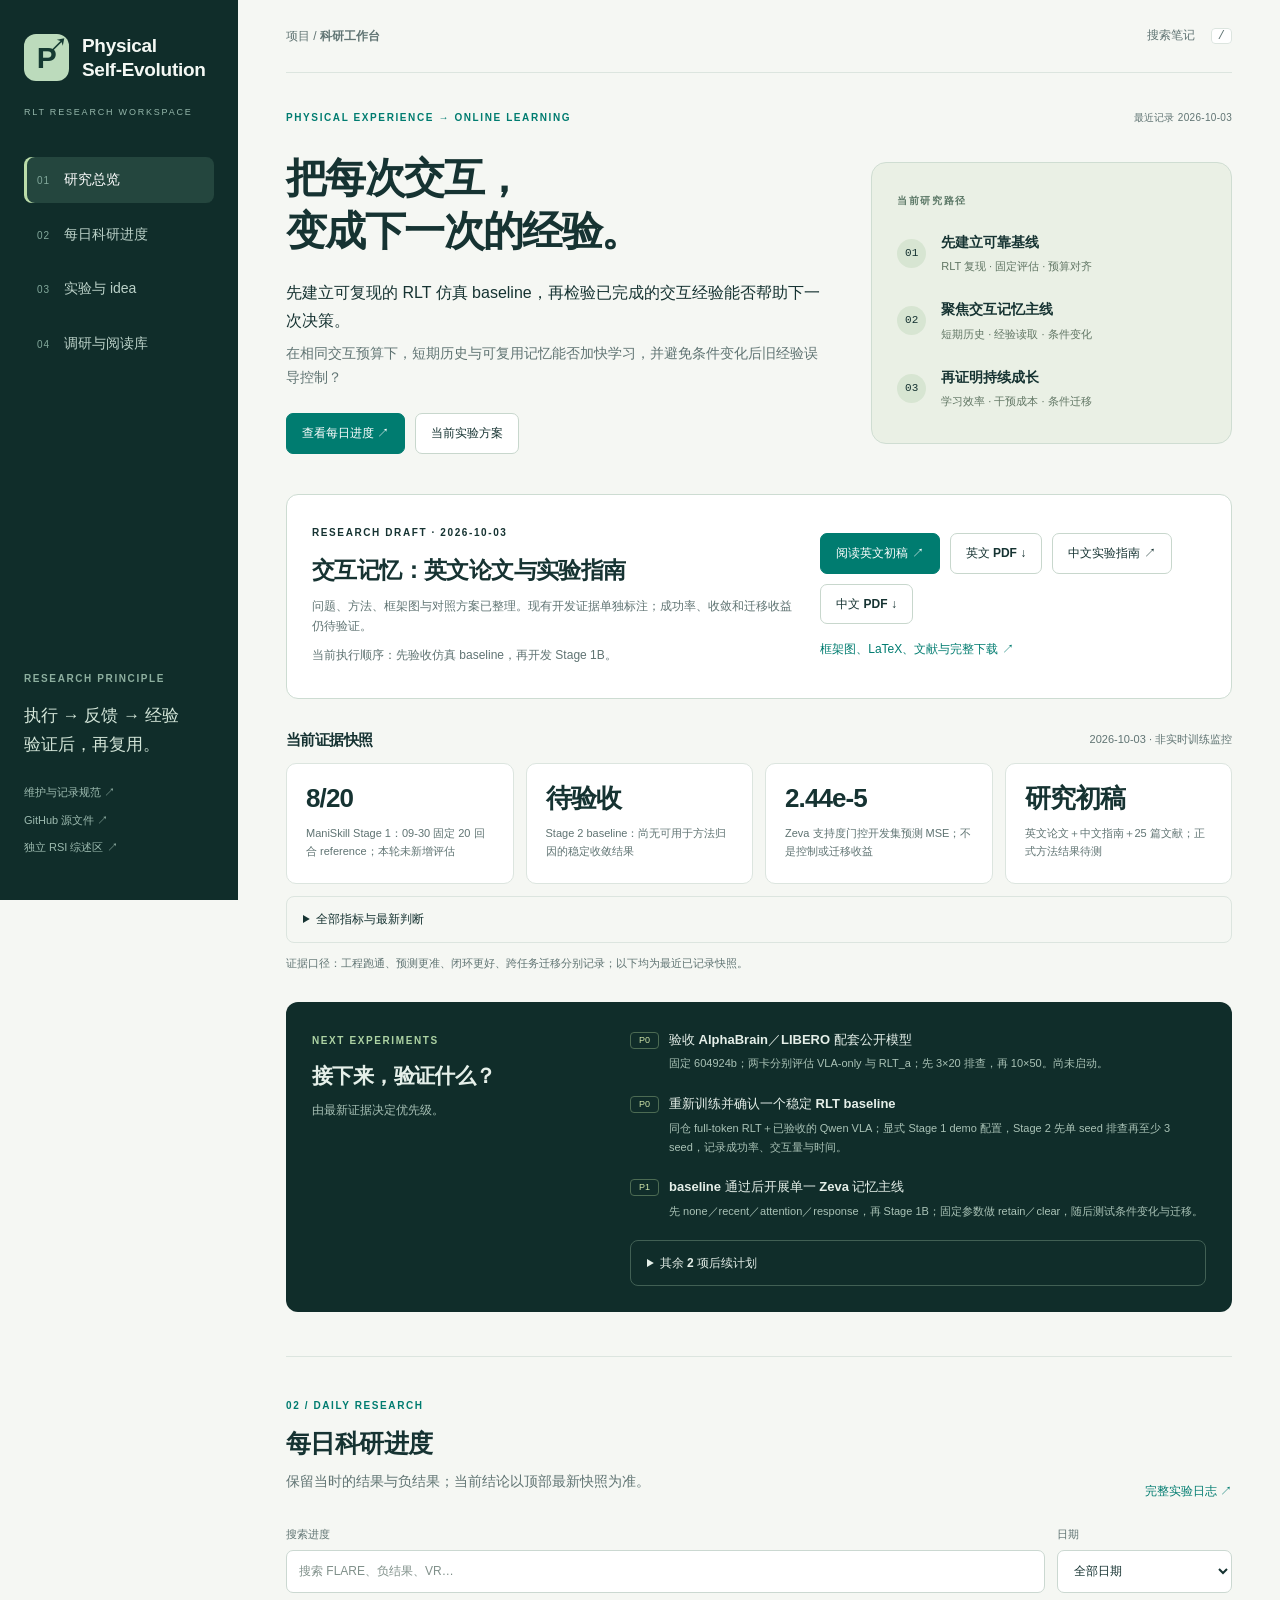
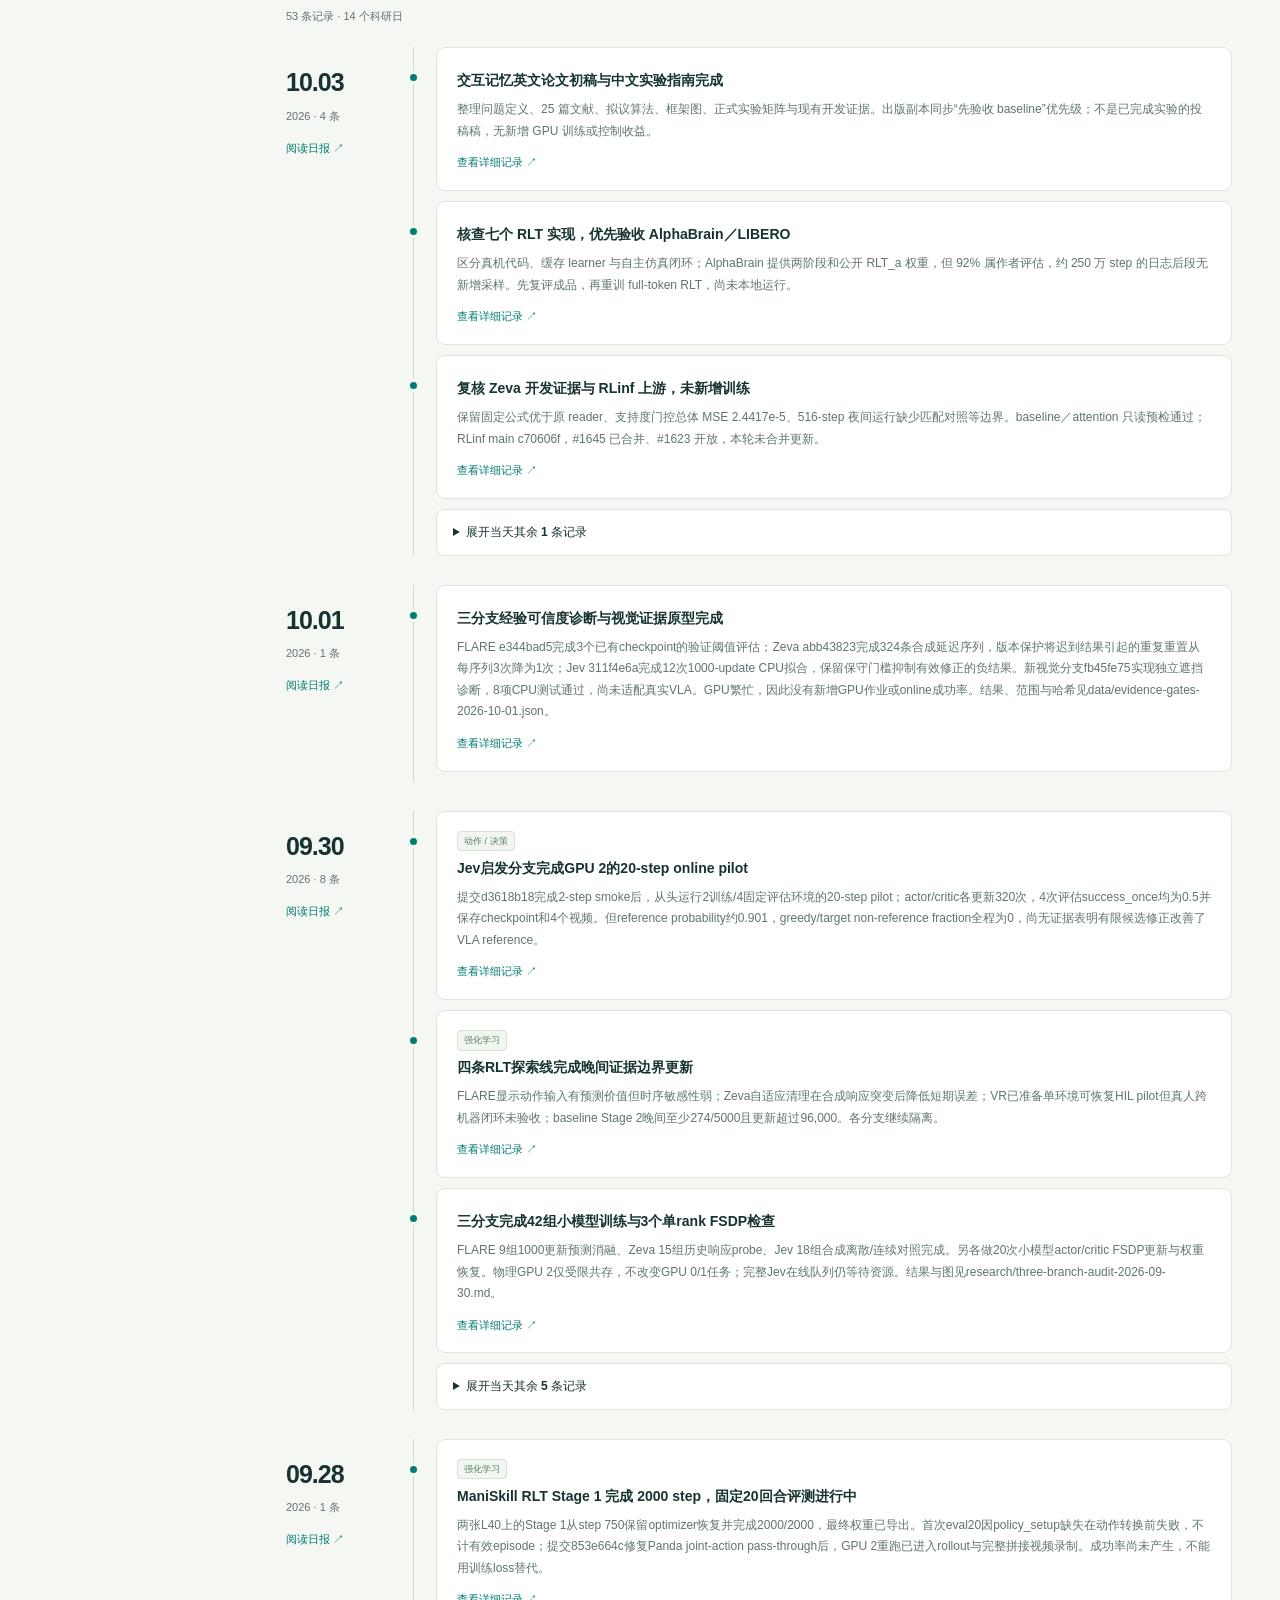
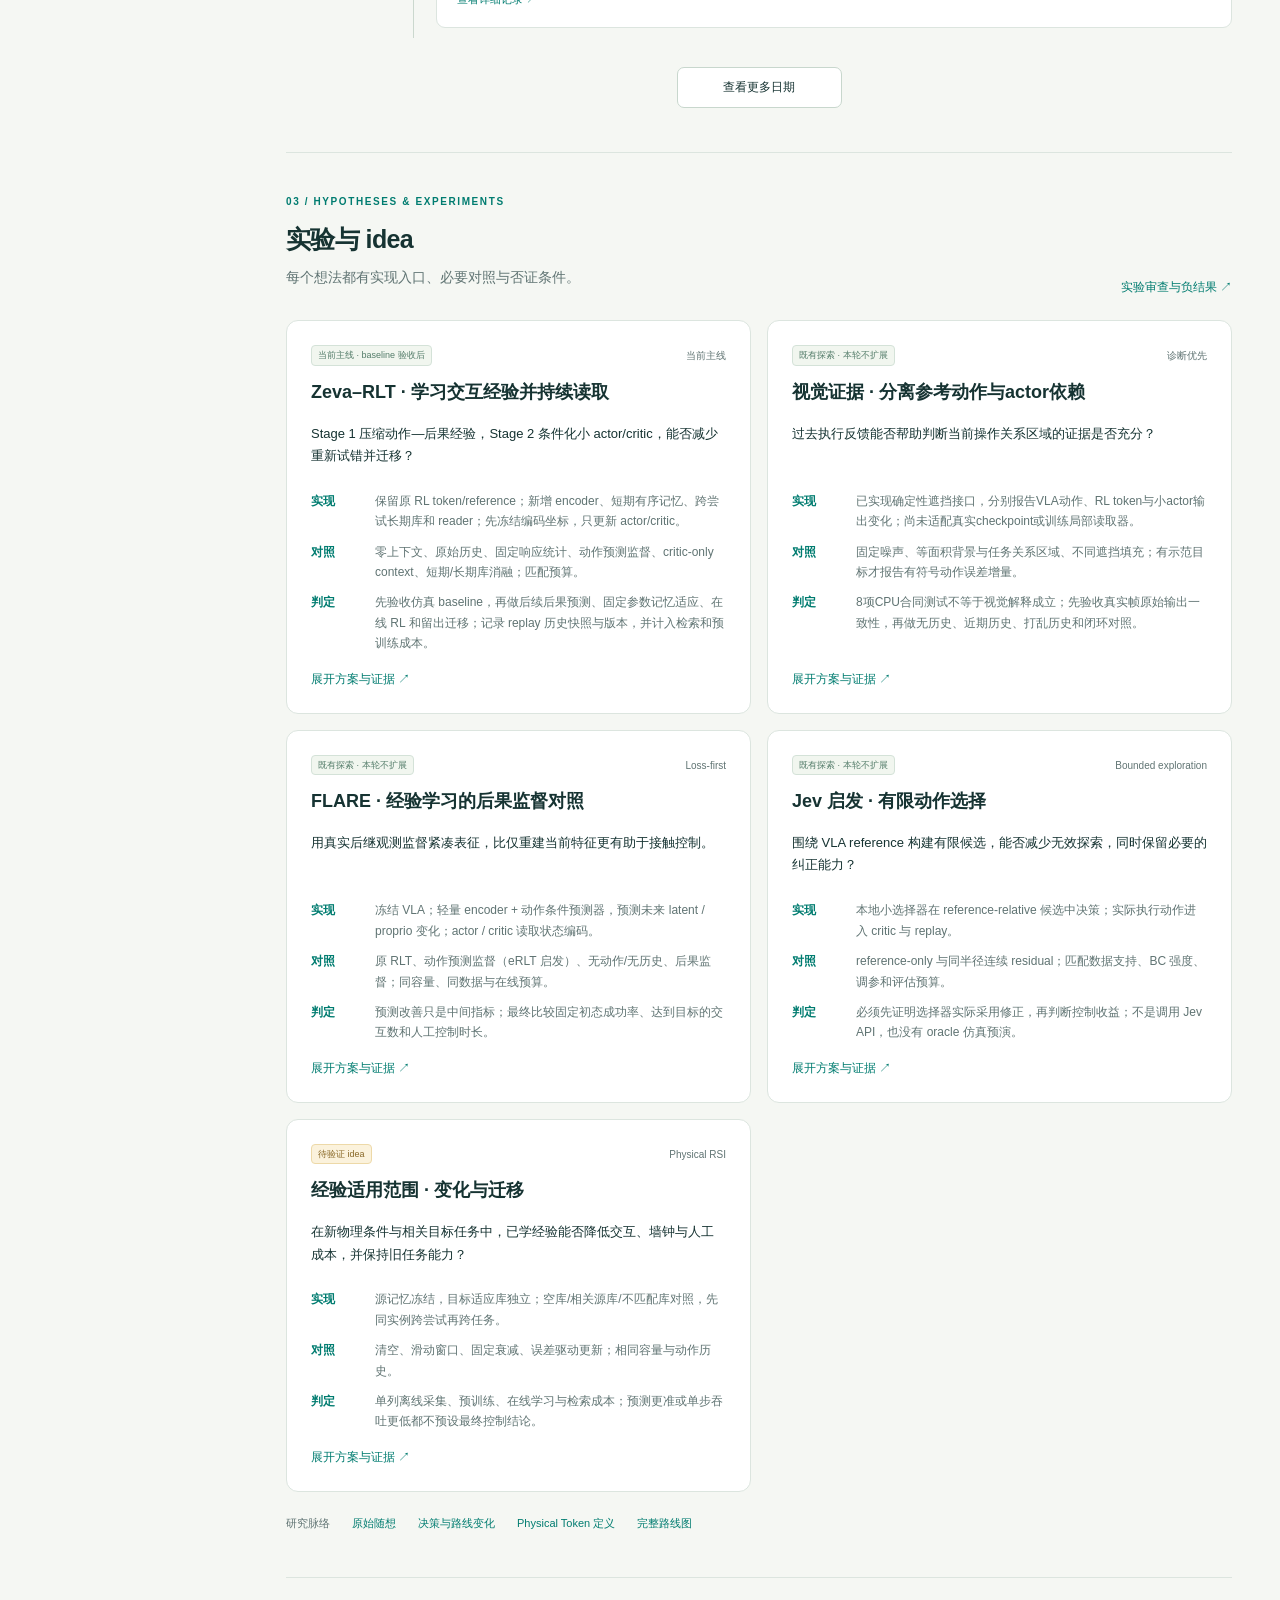
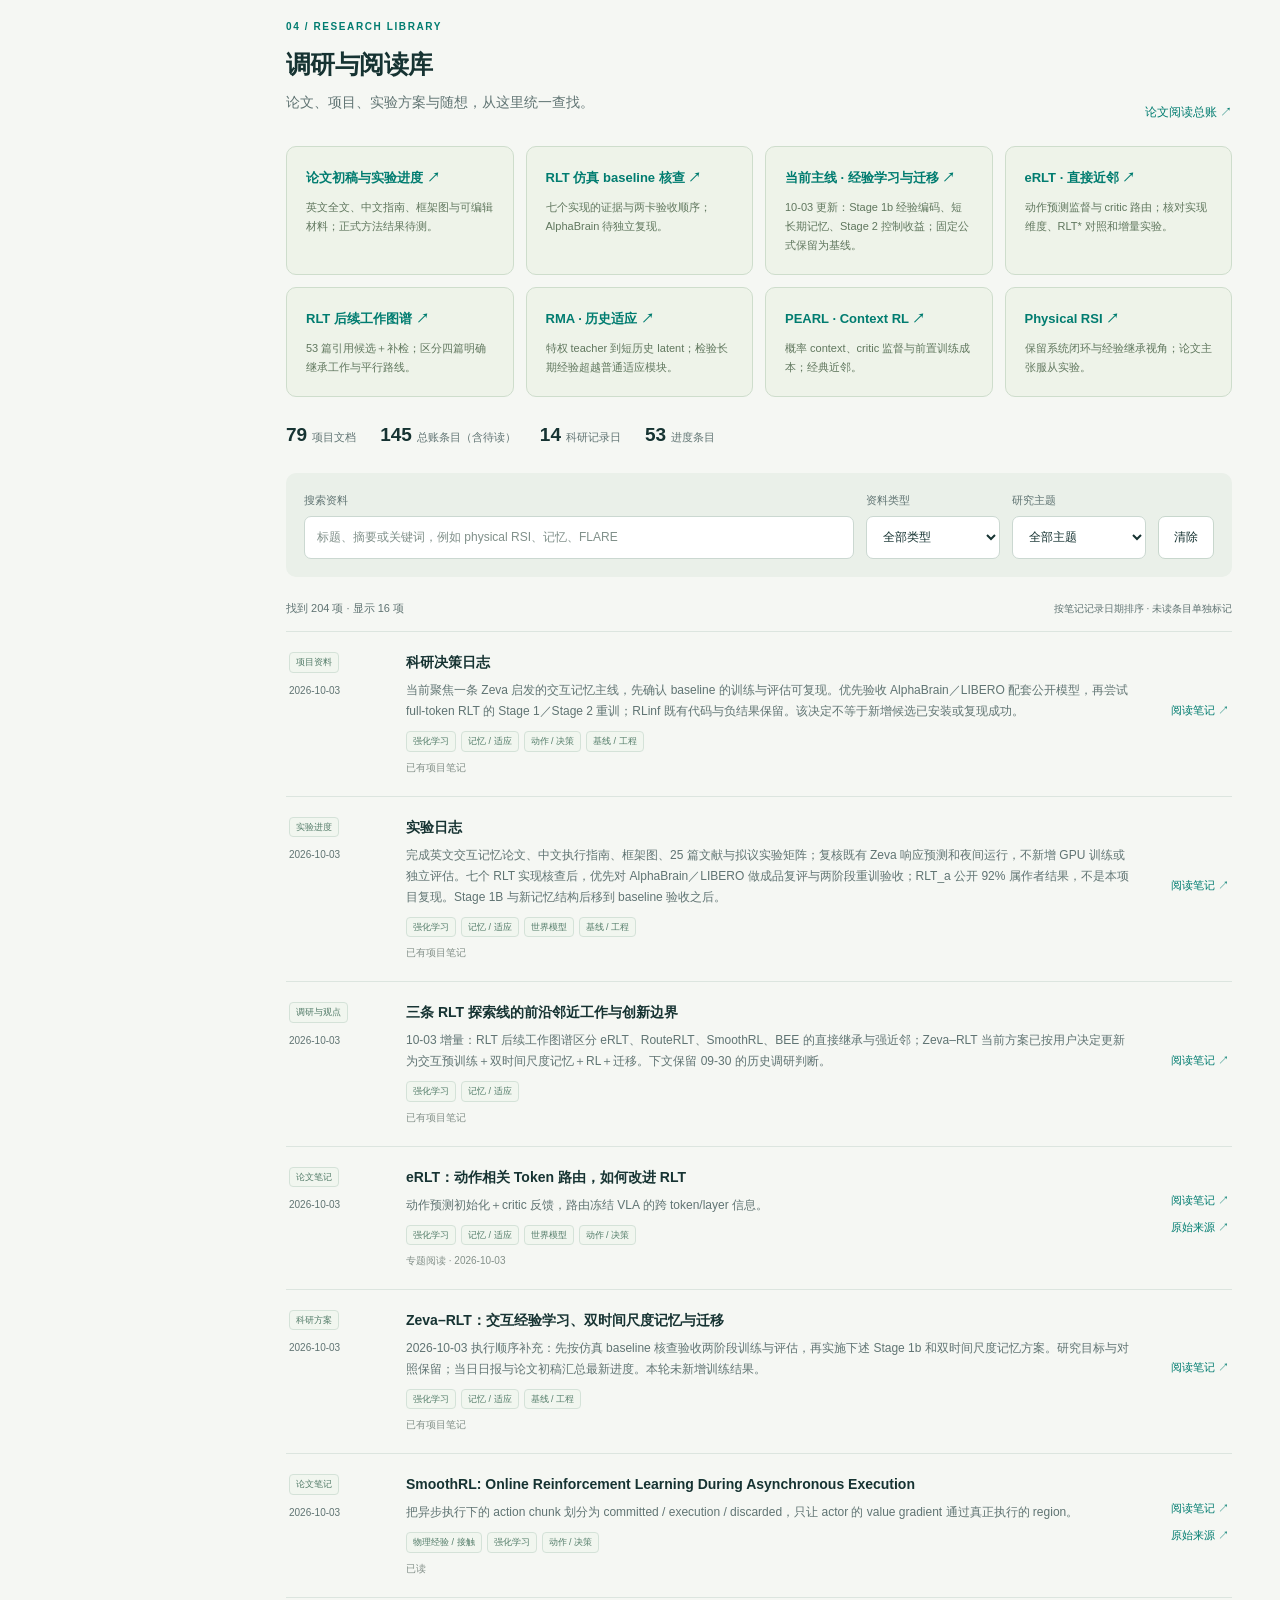
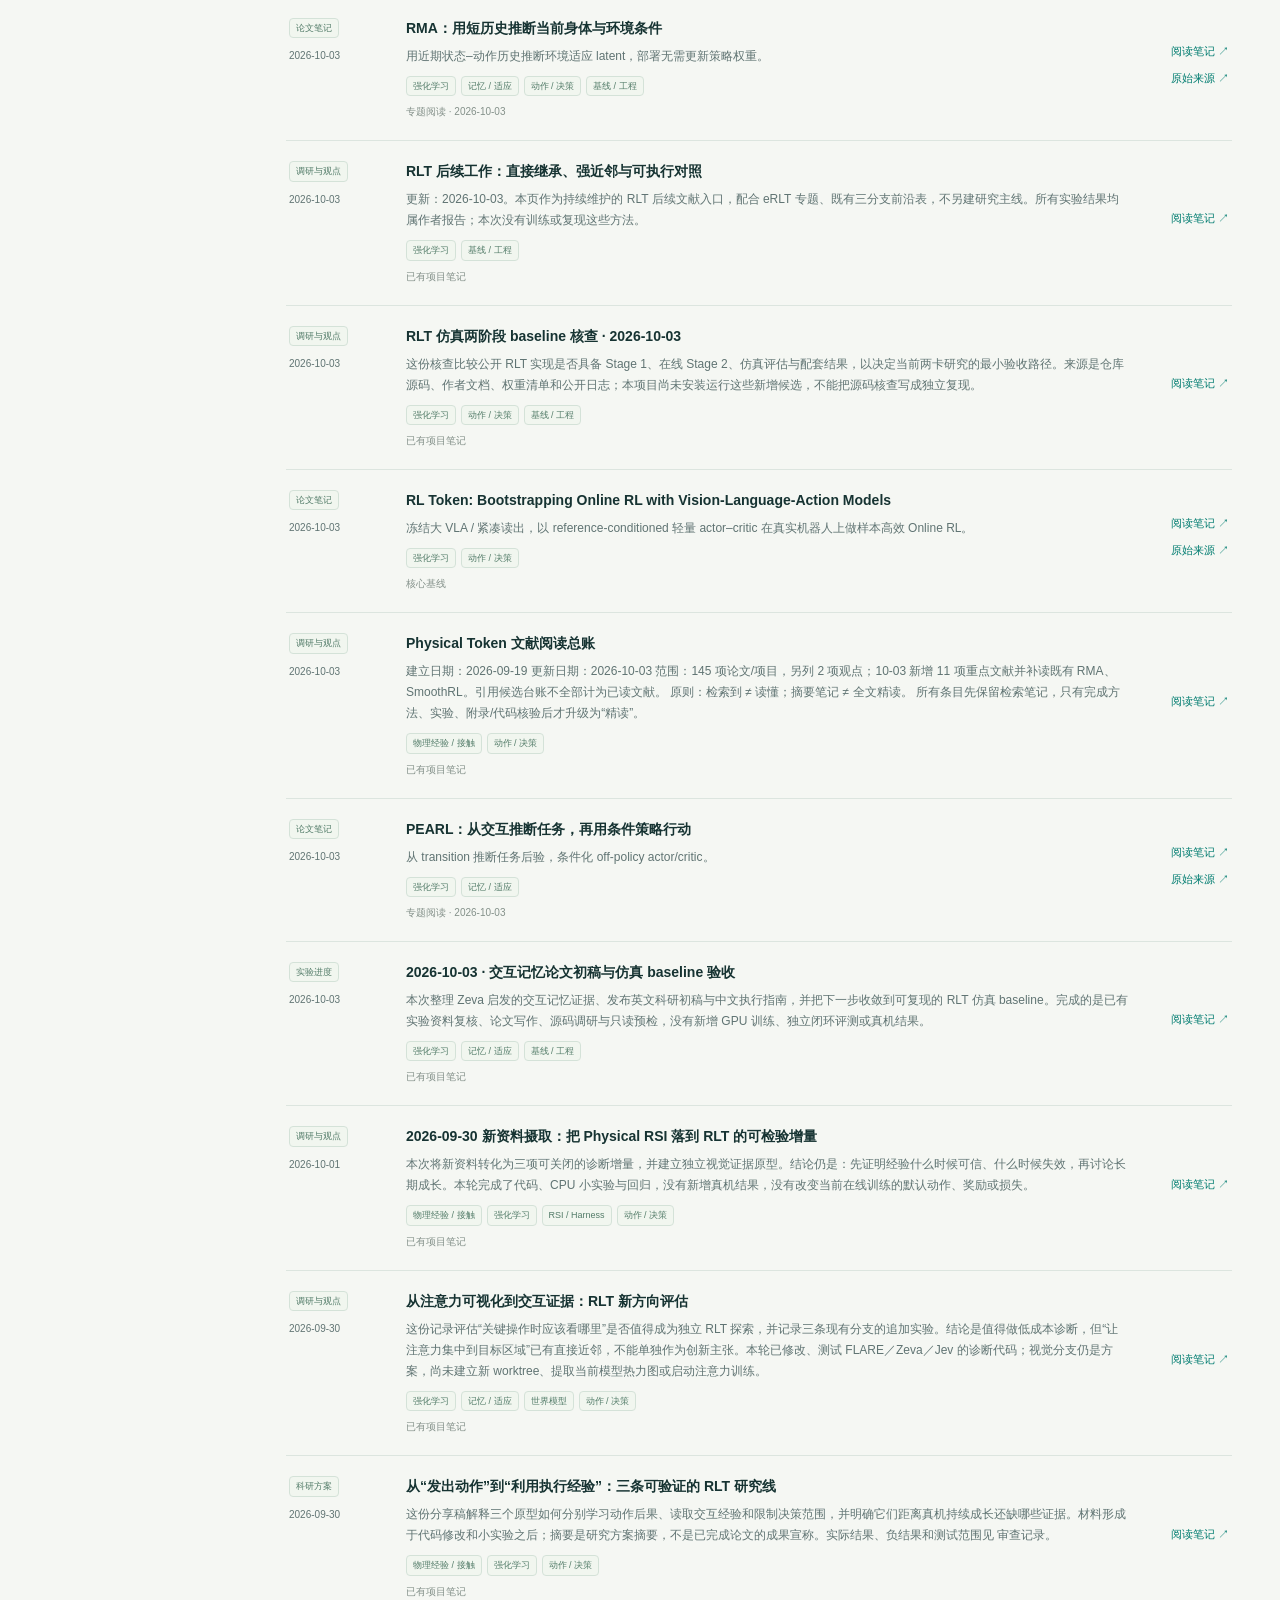
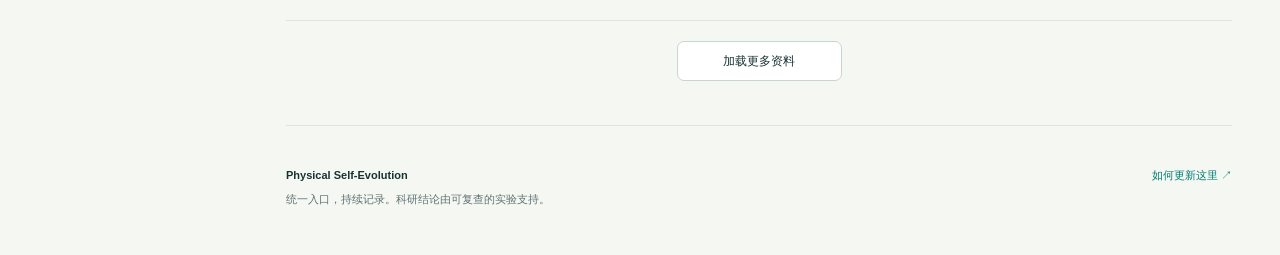
==== commit 222dc020: "docs: publish interaction memory draft and baseline audit Publish the English research manuscript, C" ====
--- a/index.html
+++ b/index.html
@@ -26,7 +26,8 @@
 <noscript><p class="notice">启用 JavaScript 可查看进度与筛选资料。也可直接打开 <a href="reader.html?path=research/experiment-log.md">实验总日志</a>或 <a href="research/literature/reading-ledger.md">阅读总账</a>。</p></noscript>
 <section id="home">
  <div class="eyebrow">PHYSICAL EXPERIENCE → ONLINE LEARNING <span id="asOf">读取最新记录…</span></div>
- <div class="hero-grid"><div><h1>把每次交互，<br>变成下一次的经验。</h1><p id="focus" class="lead">以 RLT 为基线，探索物理经验与持续学习。</p><p id="question" class="muted"></p><div class="actions"><a class="button primary" href="#logs">查看每日进度 ↗</a><a class="button" href="reader.html?path=research/three-branch-research-plan-2026-09-30.md">当前实验方案</a></div></div><aside class="focus-card"><span class="small-label">当前研究路径</span><ol><li><span>01</span><div><b>先建立可靠基线</b><small>RLT 复现 · 固定评估 · 预算对齐</small></div></li><li><span>02</span><div><b>独立验证三类机制</b><small>动作后果 / 交互记忆 / 有限决策</small></div></li><li><span>03</span><div><b>再证明持续成长</b><small>学习效率 · 干预成本 · 条件迁移</small></div></li></ol></aside></div>
+ <div class="hero-grid"><div><h1>把每次交互，<br>变成下一次的经验。</h1><p id="focus" class="lead">以 RLT 为基线，探索物理经验与持续学习。</p><p id="question" class="muted"></p><div class="actions"><a class="button primary" href="#logs">查看每日进度 ↗</a><a class="button" href="reader.html?path=research/progress-2026-10-03.md">当前实验方案</a></div></div><aside class="focus-card"><span class="small-label">当前研究路径</span><ol><li><span>01</span><div><b>先建立可靠基线</b><small>RLT 复现 · 固定评估 · 预算对齐</small></div></li><li><span>02</span><div><b>聚焦交互记忆主线</b><small>短期历史 · 经验读取 · 条件变化</small></div></li><li><span>03</span><div><b>再证明持续成长</b><small>学习效率 · 干预成本 · 条件迁移</small></div></li></ol></aside></div>
+ <div class="publication-panel" aria-labelledby="manuscriptTitle"><div><span class="small-label">RESEARCH DRAFT · 2026-10-03</span><h2 id="manuscriptTitle">交互记忆：英文论文与实验指南</h2><p>问题、方法、框架图与对照方案已整理。现有开发证据单独标注；成功率、收敛和迁移收益仍待验证。</p><p class="muted">当前执行顺序：先验收仿真 baseline，再开发 Stage 1B。</p></div><div class="publication-links"><a class="button primary" href="research/papers/interaction-memory-2026-10-03/paper_en.html">阅读英文初稿 ↗</a><a class="button" href="research/papers/interaction-memory-2026-10-03/paper_en.pdf">英文 PDF ↓</a><a class="button" href="research/papers/interaction-memory-2026-10-03/experiment_guide_zh.html">中文实验指南 ↗</a><a class="button" href="research/papers/interaction-memory-2026-10-03/experiment_guide_zh.pdf">中文 PDF ↓</a><a class="text-link" href="research/papers/interaction-memory-2026-10-03/index.html">框架图、LaTeX、文献与完整下载 ↗</a></div></div>
  <div id="status"><div class="section-heading compact"><h2>当前证据快照</h2><span id="statusDate" class="muted"></span></div><div id="statusMetrics" class="metrics"><p class="muted">正在加载…</p></div><details class="more-evidence"><summary>全部指标与最新判断</summary><div id="allEvidence"></div></details><p class="evidence-rule">证据口径：工程跑通、预测更准、闭环更好、跨任务迁移分别记录；以下均为最近已记录快照。</p></div>
  <div id="plan" class="next-panel"><div><span class="small-label">NEXT EXPERIMENTS</span><h2>接下来，验证什么？</h2><p class="muted">由最新证据决定优先级。</p></div><div id="nextActions"></div></div>
 </section>
--- a/assets/hub.css
+++ b/assets/hub.css
@@ -1 +1,3 @@
 :root{--ink:#163332;--muted:#607473;--teal:#007c70;--line:#dce5df;--paper:#f5f7f3;--nav:#102d2a;--sidebar:238px}*{box-sizing:border-box}html{scroll-behavior:smooth;scroll-padding-top:24px}body{margin:0;background:var(--paper);color:var(--ink);font:14px/1.7 -apple-system,BlinkMacSystemFont,"Segoe UI","PingFang SC","Microsoft YaHei",sans-serif}a{color:var(--teal);text-decoration:none}a:hover{text-decoration:underline}button,input,select{font:inherit}button,a,input,select,summary{-webkit-tap-highlight-color:transparent}button:focus-visible,a:focus-visible,input:focus-visible,select:focus-visible,summary:focus-visible{outline:3px solid #dfac4e;outline-offset:3px}[hidden]{display:none!important}.skip{position:absolute;top:-60px;left:20px;z-index:100;background:white;padding:10px}.skip:focus{top:10px}.sidebar{position:fixed;inset:0 auto 0 0;width:var(--sidebar);padding:34px 24px;background:var(--nav);color:#e8f3ec;display:flex;flex-direction:column;z-index:30}.brand{display:flex;gap:13px;align-items:center;color:#f4f8f4;font-size:19px;font-weight:650;line-height:1.25;letter-spacing:-.3px}.brand:hover{text-decoration:none}.brand-mark{display:grid;place-items:center;position:relative;font-size:30px;color:#153a32;background:#bcdbbc;width:45px;height:47px;border-radius:12px;font-weight:800}.brand-mark span{position:absolute;right:2px;top:0;font-size:20px}.workspace-label{color:#94b6aa;font-size:9px;letter-spacing:1.8px;margin:23px 0 37px}.sidebar nav{display:grid;gap:9px}.sidebar nav a{padding:11px 13px;border-radius:8px;color:#bbd1c8;font-size:14px}.sidebar nav a span{font-size:10px;letter-spacing:1px;color:#82a89b;margin-right:10px}.sidebar nav a.active,.sidebar nav a:hover{color:white;background:#24463e;text-decoration:none}.sidebar nav a.active{box-shadow:inset 3px 0 #bbdca9}.side-bottom{margin-top:auto;padding-top:36px}.small-label{font-size:10px;letter-spacing:1.6px;font-weight:700}.side-bottom .small-label{color:#8daf9f}.side-bottom p{font-size:17px;line-height:1.7;color:#d3e5d8;margin:12px 0 23px}.side-bottom a{display:block;color:#9dbbb0;font-size:11px;margin:9px 0}main{margin-left:var(--sidebar);max-width:1760px;padding:0 48px 24px}.topbar{height:73px;display:flex;align-items:center;justify-content:space-between;font-size:12px;color:var(--muted);border-bottom:1px solid var(--line);margin-bottom:36px}.topbar a{color:var(--muted)}kbd{border:1px solid var(--line);border-radius:4px;padding:0 6px;margin-left:12px;background:white}section{padding:0 0 44px;margin:0 0 40px;border-bottom:1px solid var(--line);scroll-margin-top:25px}.eyebrow{font-size:10px;font-weight:700;letter-spacing:1.6px;color:var(--teal);margin-bottom:12px}.eyebrow>span{float:right;letter-spacing:.3px;color:var(--muted);font-weight:400}.hero-grid{display:grid;grid-template-columns:1.5fr 1fr;gap:44px;align-items:center;margin:26px 0 40px}h1{font-size:clamp(32px,3.2vw,49px);line-height:1.3;letter-spacing:-1.6px;font-weight:650;margin:0 0 21px}h2{font-size:25px;line-height:1.4;letter-spacing:-.6px;margin:0 0 9px}h3{font-size:17px;line-height:1.5;margin:0}.lead{font-size:16px;max-width:610px}.muted{color:var(--muted)}p{margin:8px 0}.actions{display:flex;gap:10px;flex-wrap:wrap;margin-top:24px}.button{display:inline-flex;align-items:center;justify-content:center;border:1px solid #c8d7cd;border-radius:7px;background:white;padding:9px 15px;color:var(--ink);font-weight:550;cursor:pointer;font-size:12px}.button:hover{background:#eaf0e8;text-decoration:none}.primary{background:var(--teal);color:white;border-color:var(--teal)}.primary:hover{background:#066e62}.focus-card{border:1px solid #cfddd2;background:#eaf0e5;border-radius:15px;padding:25px 25px 10px}.focus-card .small-label{color:#5c7867}.focus-card ol{list-style:none;margin:19px 0 0;padding:0}.focus-card li{display:flex;gap:15px;padding:0 0 22px;align-items:center}.focus-card li>span{font-family:monospace;font-size:11px;background:#d7e5d2;border-radius:50%;width:29px;height:29px;display:grid;place-items:center}.focus-card b{font-size:14px;font-weight:600}.focus-card small{display:block;font-size:11px;color:#617664;margin-top:3px}.section-heading{display:flex;align-items:flex-end;justify-content:space-between;gap:22px;margin-bottom:23px}.section-heading.compact{align-items:center;margin-bottom:13px}.compact h2{font-size:15px;margin:0}.compact span{font-size:11px}.text-link{font-size:12px;white-space:nowrap}.metrics{display:grid;grid-template-columns:repeat(4,minmax(0,1fr));gap:12px}.metric{background:#fff;border:1px solid var(--line);border-radius:10px;padding:19px 19px 15px}.metric strong{display:block;font-size:26px;line-height:1.2;letter-spacing:-.9px;font-weight:600;margin-bottom:10px}.metric p{font-size:11px;line-height:1.65;color:var(--muted)}details{border:1px solid var(--line);border-radius:8px;background:#fff}summary{cursor:pointer;padding:12px 16px;font-weight:550;font-size:12px}.more-evidence{margin-top:12px;background:transparent}.more-evidence>div{padding:6px 18px 16px}.evidence-list{display:grid;grid-template-columns:1fr 1fr;gap:9px 25px}.evidence-list p{font-size:12px;padding-bottom:8px;border-bottom:1px solid var(--line)}.evidence-list b{color:var(--teal)}.timeline-note{font-size:12px;padding:9px 0;border-bottom:1px solid var(--line)}.evidence-rule{font-size:11px;color:var(--muted);margin:11px 0 29px}.next-panel{display:grid;grid-template-columns:1fr 2fr;gap:30px;background:var(--nav);color:#e5efe9;padding:26px;border-radius:12px}.next-panel .small-label{color:#add3a4}.next-panel h2{font-size:21px;margin-top:10px}.next-panel .muted{font-size:12px;color:#a7c0b5}.next-item{display:grid;grid-template-columns:29px 1fr;gap:10px;margin-bottom:16px}.next-item:last-child{margin-bottom:0}.priority{align-self:start;color:#cee3a8;border:1px solid #4c6b53;border-radius:4px;font-size:9px;text-align:center;margin-top:4px}.next-item b{font-size:13px;font-weight:550}.next-item p{font-size:11px;color:#a9c2b6;margin:3px 0}.next-panel details{background:transparent;border-color:#416054;margin-top:15px}.next-panel details>div{padding:10px 14px}.toolbar{display:flex;align-items:flex-end;gap:12px;margin:18px 0 8px}.toolbar label{min-width:0;display:block;width:175px}.toolbar .search-label{flex:1}.toolbar label>span{display:block;font-size:11px;color:var(--muted);margin-bottom:6px}input,select{border:1px solid #cbd8d1;border-radius:7px;background:white;color:var(--ink);padding:10px 12px;width:100%;min-height:43px;font-size:12px}input::placeholder{color:#80908a}.result-count{font-size:11px;color:var(--muted);margin:14px 0}.day-group{display:grid;grid-template-columns:102px 1fr;gap:25px;margin:22px 0 29px}.day-heading{padding-top:14px}.day-heading strong{display:block;font-size:25px;letter-spacing:-1px}.day-heading span{font-size:11px;color:var(--muted)}.day-heading a{display:block;font-size:11px;margin-top:11px}.day-entries{border-left:1px solid #cbd8ce;padding-left:22px;min-width:0}.progress-entry{padding:16px 20px;background:white;border:1px solid var(--line);border-radius:9px;margin-bottom:10px;position:relative}.progress-entry:before{content:"";width:7px;height:7px;border:3px solid var(--paper);border-radius:50%;background:var(--teal);position:absolute;left:-30px;top:23px;box-sizing:content-box}.progress-entry h3{font-size:14px;font-weight:600;margin:6px 0}.progress-entry p{font-size:12px;color:var(--muted);line-height:1.8}.progress-entry a{font-size:11px}.tag{font-size:9px;border:1px solid #d4e2d8;border-radius:4px;padding:2px 6px;color:#537c69;background:#f1f6ef;display:inline-block;line-height:1.6}.tag.warn{background:#fbf2dc;color:#896827;border-color:#edd9a8}.day-older{margin-top:10px}.day-older .progress-entry{margin:0 10px 10px}.day-older .progress-entry:before{display:none}.load-more{display:flex;margin:20px auto 0;min-width:165px}.empty{padding:30px;border:1px dashed #bdcdc3;border-radius:9px;text-align:center;color:var(--muted);font-size:13px}.idea-grid{display:grid;grid-template-columns:1fr 1fr;gap:16px}.idea-card{border:1px solid var(--line);border-radius:12px;background:#fff;padding:24px;display:flex;flex-direction:column;min-width:0}.idea-top{display:flex;align-items:center;justify-content:space-between;font-size:10px;color:var(--muted);margin-bottom:13px}.idea-card h3{font-size:18px;margin-bottom:9px}.idea-card>p{font-size:13px;min-height:45px}.idea-card dl{margin:15px 0;display:grid;grid-template-columns:54px 1fr;gap:10px;font-size:12px}.idea-card dt{color:var(--teal);font-weight:600}.idea-card dd{margin:0;color:var(--muted)}.idea-card .text-link{margin-top:auto}.inline-links{display:flex;flex-wrap:wrap;gap:10px 22px;font-size:11px;margin:22px 0 0}.inline-links>span{color:var(--muted)}.featured-grid{display:grid;grid-template-columns:repeat(4,minmax(0,1fr));gap:12px}.featured{padding:19px;border:1px solid #ceddcc;border-radius:10px;background:#eef3e9;display:block;transition:background .15s}.featured:hover{background:#e4eedf;text-decoration:none}.featured strong{font-size:13px}.featured p{color:#60775e;font-size:11px;margin:9px 0 0}.library-stats{display:flex;flex-wrap:wrap;gap:12px 24px;margin:22px 0;color:var(--muted);font-size:11px}.library-stats b{font-size:19px;color:var(--ink);margin-right:5px;font-weight:550}.library-toolbar{padding:18px;background:#eaf0e9;border-radius:10px}.library-toolbar label{width:134px}.library-toolbar .button{min-height:43px}.result-row{display:flex;justify-content:space-between;align-items:center;gap:20px}.result-row>span{font-size:10px}.library-list{border-top:1px solid var(--line)}.library-item{display:grid;grid-template-columns:100px 1fr 82px;gap:17px;padding:20px 3px;border-bottom:1px solid var(--line)}.item-meta{font-size:10px;color:var(--muted)}.item-meta time{display:block;margin-top:9px}.library-item h3{font-size:14px;font-weight:600;overflow-wrap:anywhere}.library-item h3 a{color:var(--ink)}.library-item p{font-size:12px;line-height:1.75;color:var(--muted);margin:7px 0}.item-topics{display:flex;flex-wrap:wrap;gap:5px;margin-top:9px}.item-status{font-size:10px;color:#84918a;margin-top:7px}.item-action{font-size:11px;align-self:center;text-align:right}.item-action a{display:block;margin-bottom:8px}footer{display:flex;justify-content:space-between;gap:20px;padding:0 0 18px;color:var(--muted);font-size:11px}footer b{color:var(--ink);font-weight:550}footer p{margin:5px 0}.notice{border:1px solid #cfa261;background:#fff3d8;padding:14px;border-radius:9px;font-size:13px;margin-bottom:20px}@media(min-width:1650px){main{padding-left:65px;padding-right:65px}.hero-grid{gap:80px}}@media(max-width:1150px){:root{--sidebar:208px}main{padding-left:28px;padding-right:28px}.sidebar{padding:28px 18px}.hero-grid{gap:22px}.metrics{grid-template-columns:1fr 1fr}.featured-grid{grid-template-columns:1fr 1fr}.library-toolbar{flex-wrap:wrap}.library-toolbar .search-label{flex-basis:100%}.library-toolbar label{flex:1}.next-panel{grid-template-columns:1fr 2fr}}@media(max-width:760px){:root{--sidebar:0px}.sidebar{position:sticky;top:0;width:100%;height:auto;display:block;padding:0 14px;background:#102d2af5;backdrop-filter:blur(10px)}.brand,.workspace-label,.side-bottom{display:none}.sidebar nav{display:flex;gap:0;justify-content:space-between}.sidebar nav a{font-size:11px;padding:13px 7px;border-radius:0;white-space:nowrap}.sidebar nav a span{display:none}.sidebar nav a.active{box-shadow:inset 0 -3px #bbdca9}.topbar{height:53px;margin-bottom:25px}main{padding:0 19px 20px}.hero-grid{grid-template-columns:1fr;gap:25px;margin:18px 0 30px}h1{font-size:36px}.focus-card{padding:19px 20px 0}.focus-card ol{display:grid;grid-template-columns:1fr;gap:0}.focus-card li{padding-bottom:16px}.eyebrow{font-size:9px;letter-spacing:1px}.eyebrow>span{float:none;display:block;margin-top:10px}.lead{font-size:14px}.metric{padding:17px 14px}.metric strong{font-size:24px}.next-panel{grid-template-columns:1fr;gap:14px;padding:22px}.next-panel h2{font-size:22px}.next-panel>div>p{margin-bottom:0}.section-heading{align-items:flex-start;flex-direction:column;gap:6px}.section-heading.compact{flex-direction:row;align-items:center}.section-heading h2{font-size:23px}.compact h2{font-size:15px}section{margin-bottom:30px;padding-bottom:30px;scroll-margin-top:66px}.toolbar{flex-wrap:wrap}.toolbar label{width:125px}.toolbar .search-label{min-width:170px}.day-group{grid-template-columns:1fr;gap:10px}.day-heading{display:flex;align-items:baseline;gap:9px;padding:0}.day-heading strong{font-size:20px}.day-heading a{margin:0 0 0 auto}.day-entries{padding-left:16px;margin-left:5px}.progress-entry{padding:14px}.progress-entry:before{left:-24px}.idea-grid{grid-template-columns:1fr}.idea-card{padding:21px}.featured-grid{gap:10px}.featured{padding:15px}.library-toolbar{padding:14px;gap:10px}.library-toolbar label{width:auto;min-width:105px}.library-toolbar .search-label{flex-basis:100%;min-width:0}.library-toolbar .button{padding:8px 10px}.library-item{grid-template-columns:1fr 70px;gap:8px 10px;padding:18px 1px}.item-meta{grid-column:1/-1;display:flex;gap:12px;align-items:center}.item-meta time{margin:0}.item-action{font-size:10px}.result-row{align-items:flex-start;flex-direction:column;gap:0;margin-bottom:10px}.result-row .result-count{margin-bottom:2px}.evidence-list{grid-template-columns:1fr}.library-stats{gap:10px 18px}.library-stats b{font-size:17px}footer{flex-direction:column;gap:8px}}@media(prefers-reduced-motion:reduce){html{scroll-behavior:auto}*{transition:none!important}}
+
+.publication-panel{display:grid;grid-template-columns:1.25fr 1fr;gap:26px;padding:25px;margin:0 0 30px;background:#fff;border:1px solid #cddcd2;border-radius:12px}.publication-panel h2{font-size:23px;margin:10px 0}.publication-panel p{font-size:12px;color:var(--muted)}.publication-links{display:flex;flex-wrap:wrap;gap:10px;align-content:center}.publication-links .text-link{width:100%;white-space:normal;margin-top:5px}@media(max-width:760px){.publication-panel{grid-template-columns:1fr;padding:20px;gap:12px}.publication-panel h2{font-size:21px}}
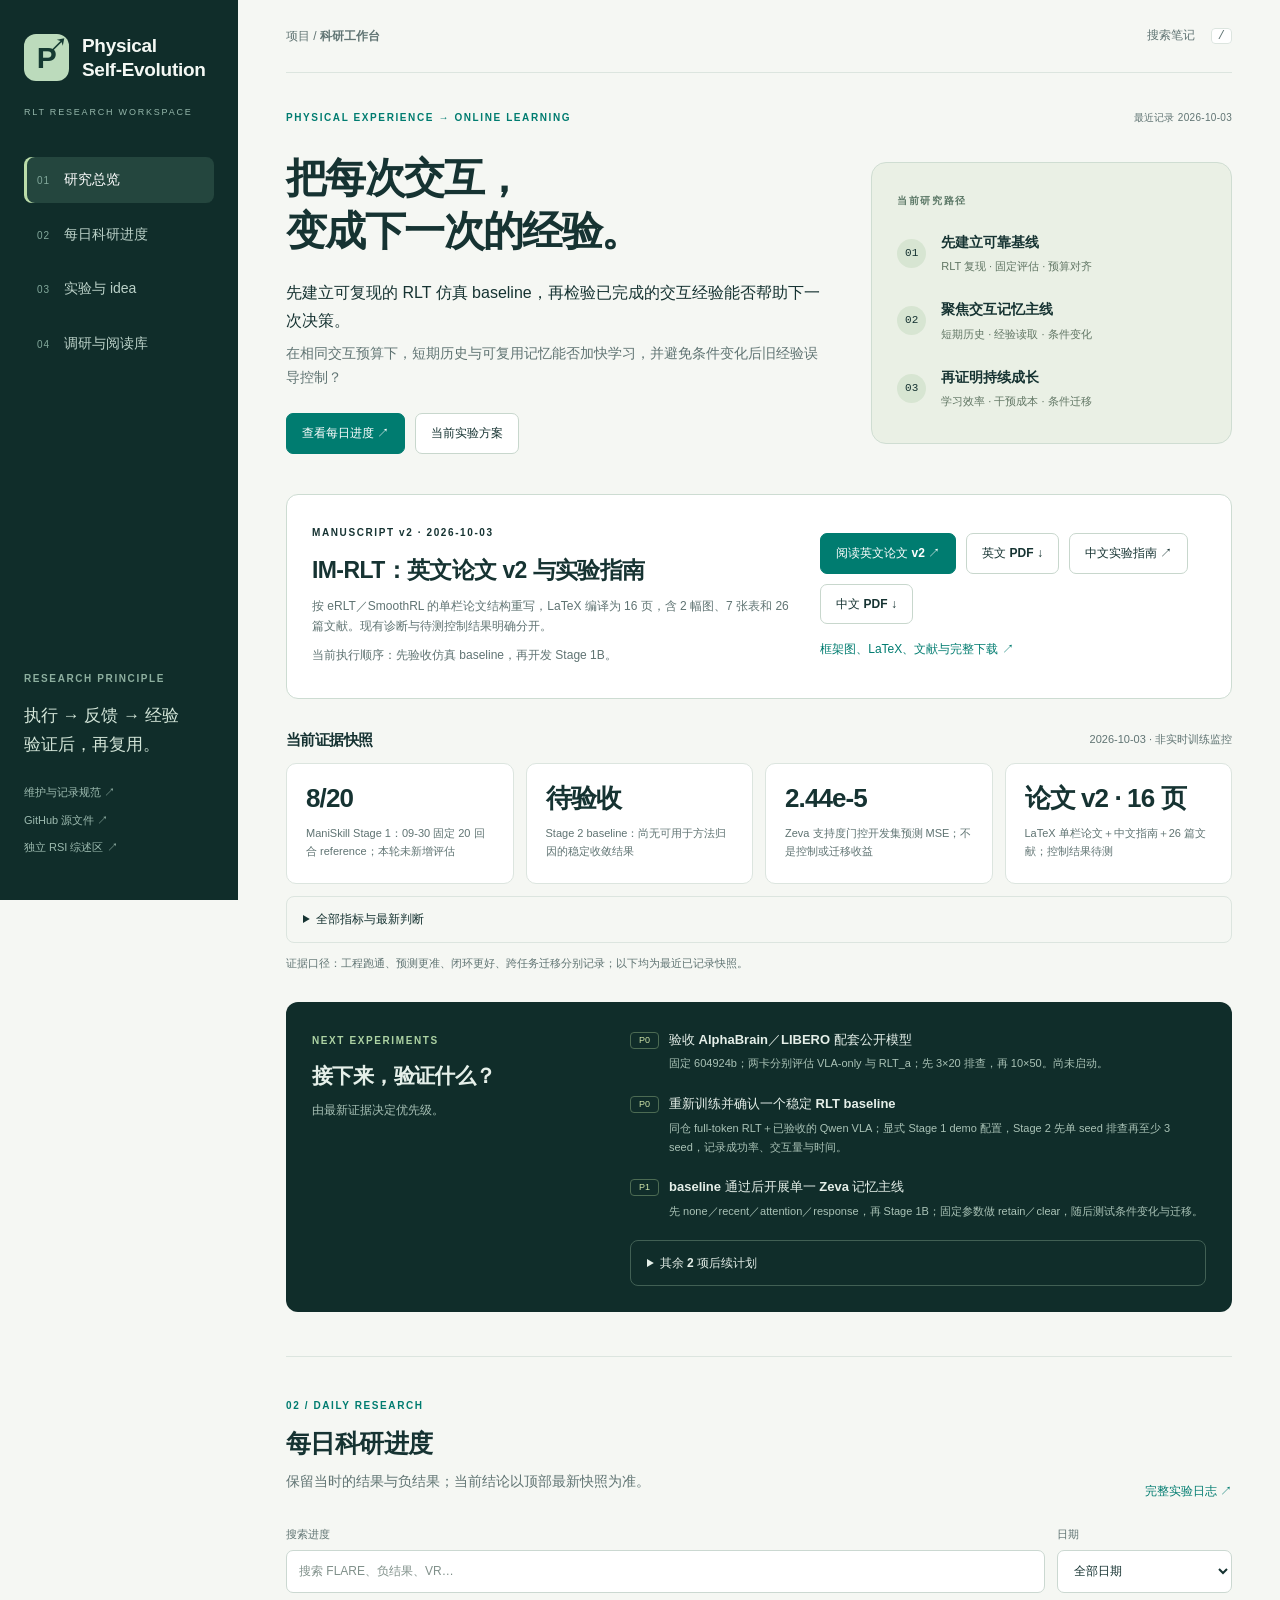
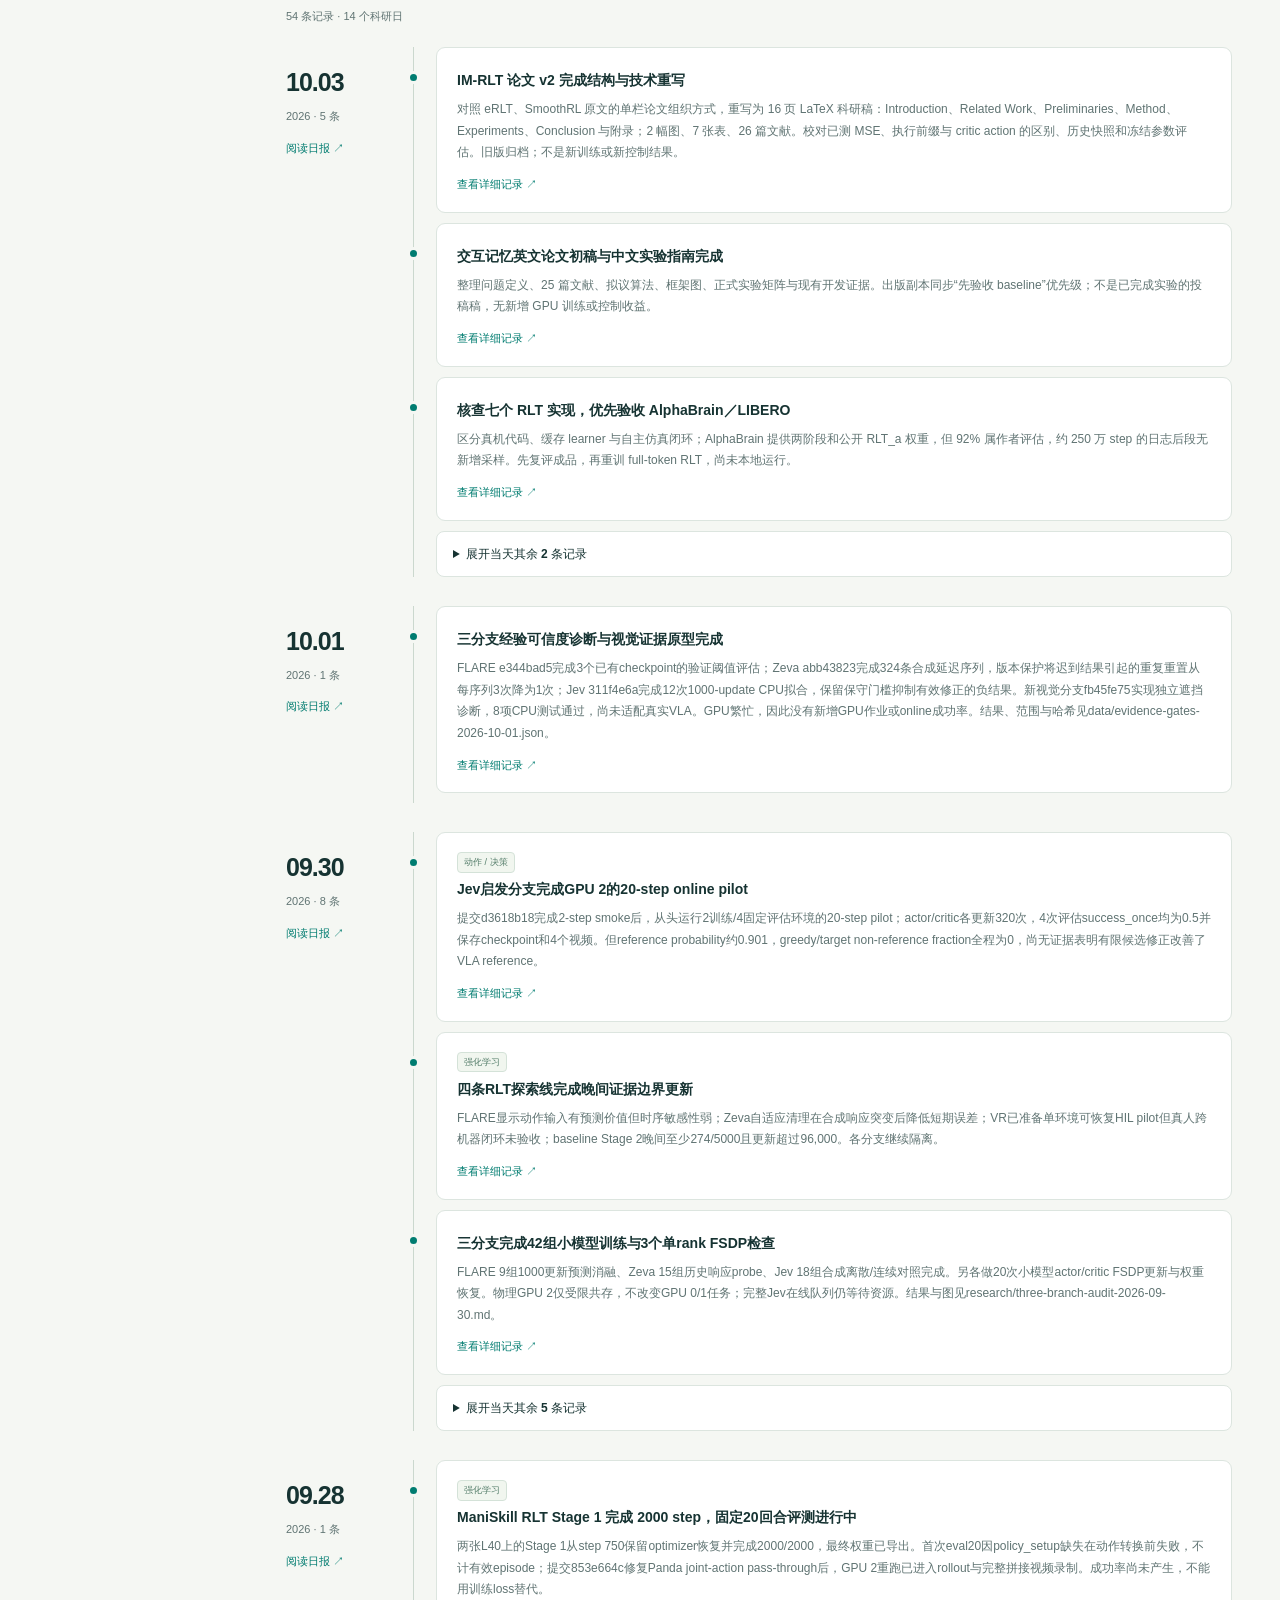
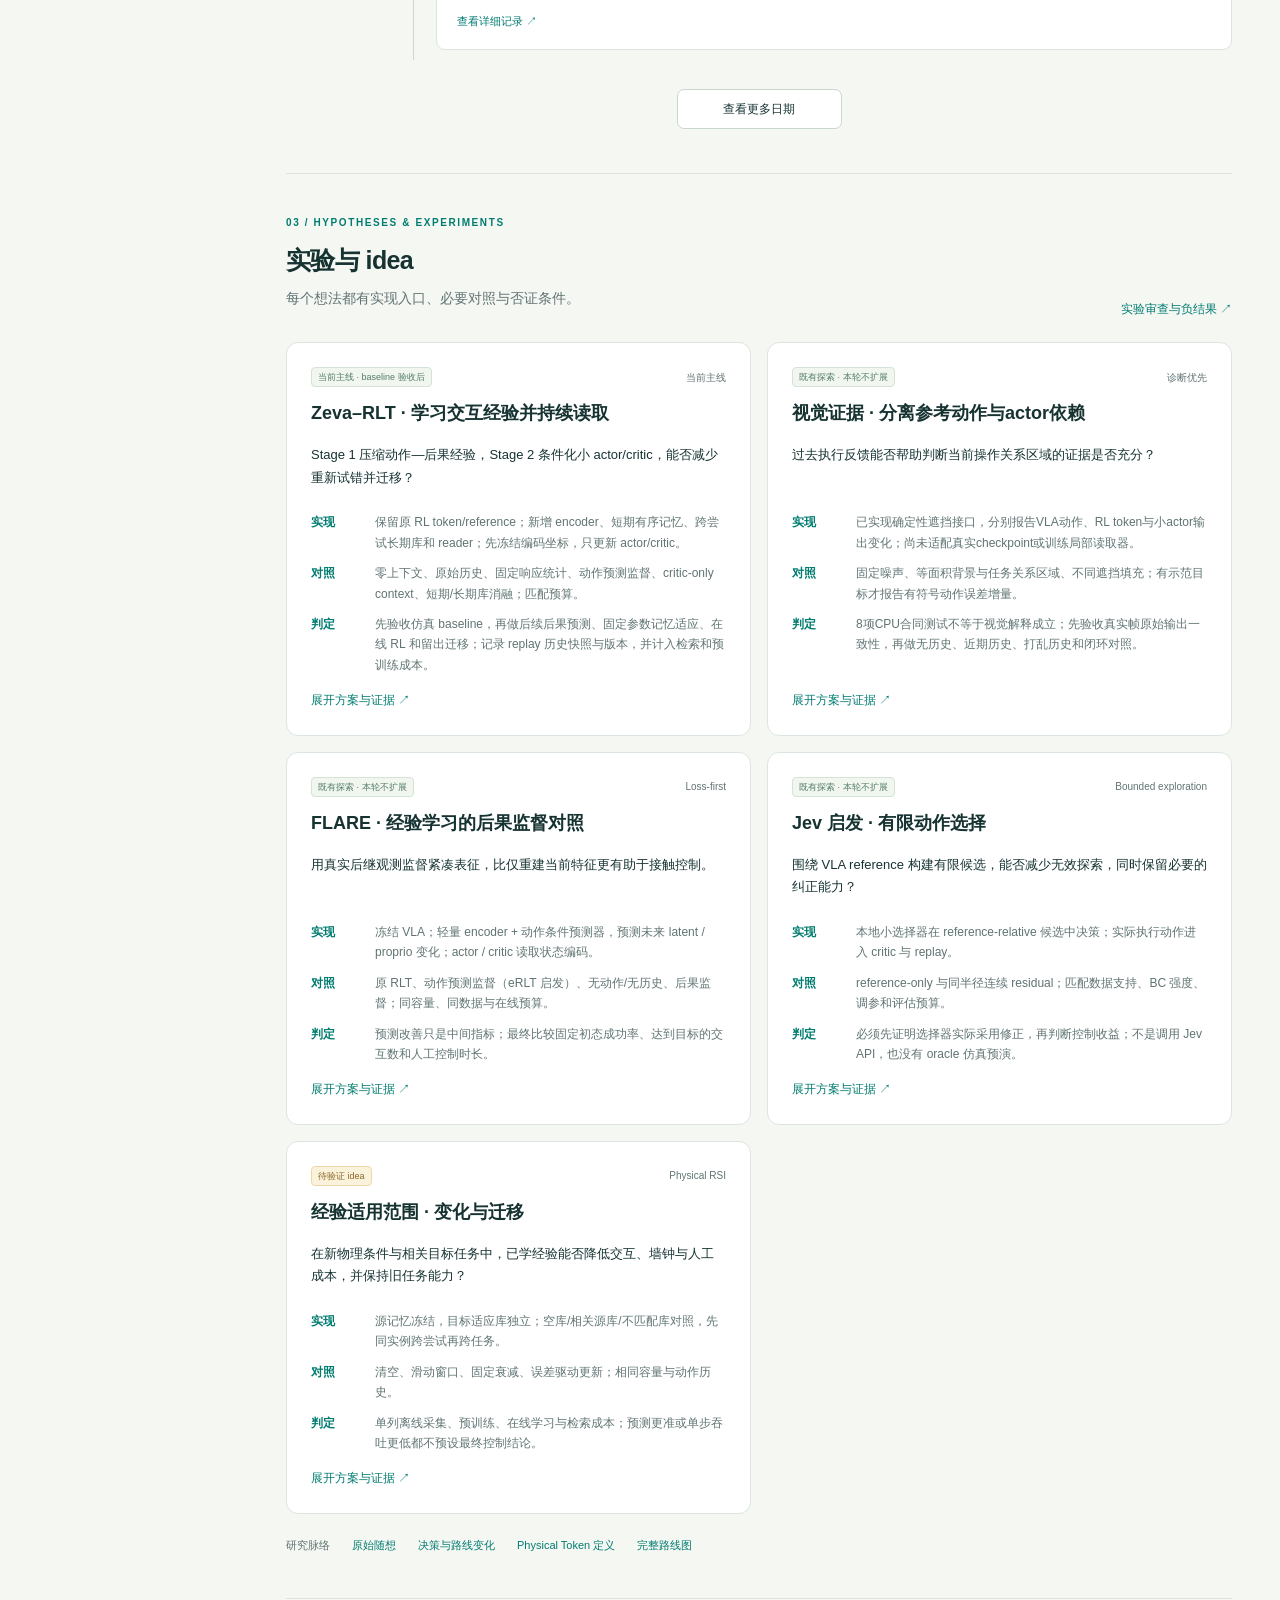
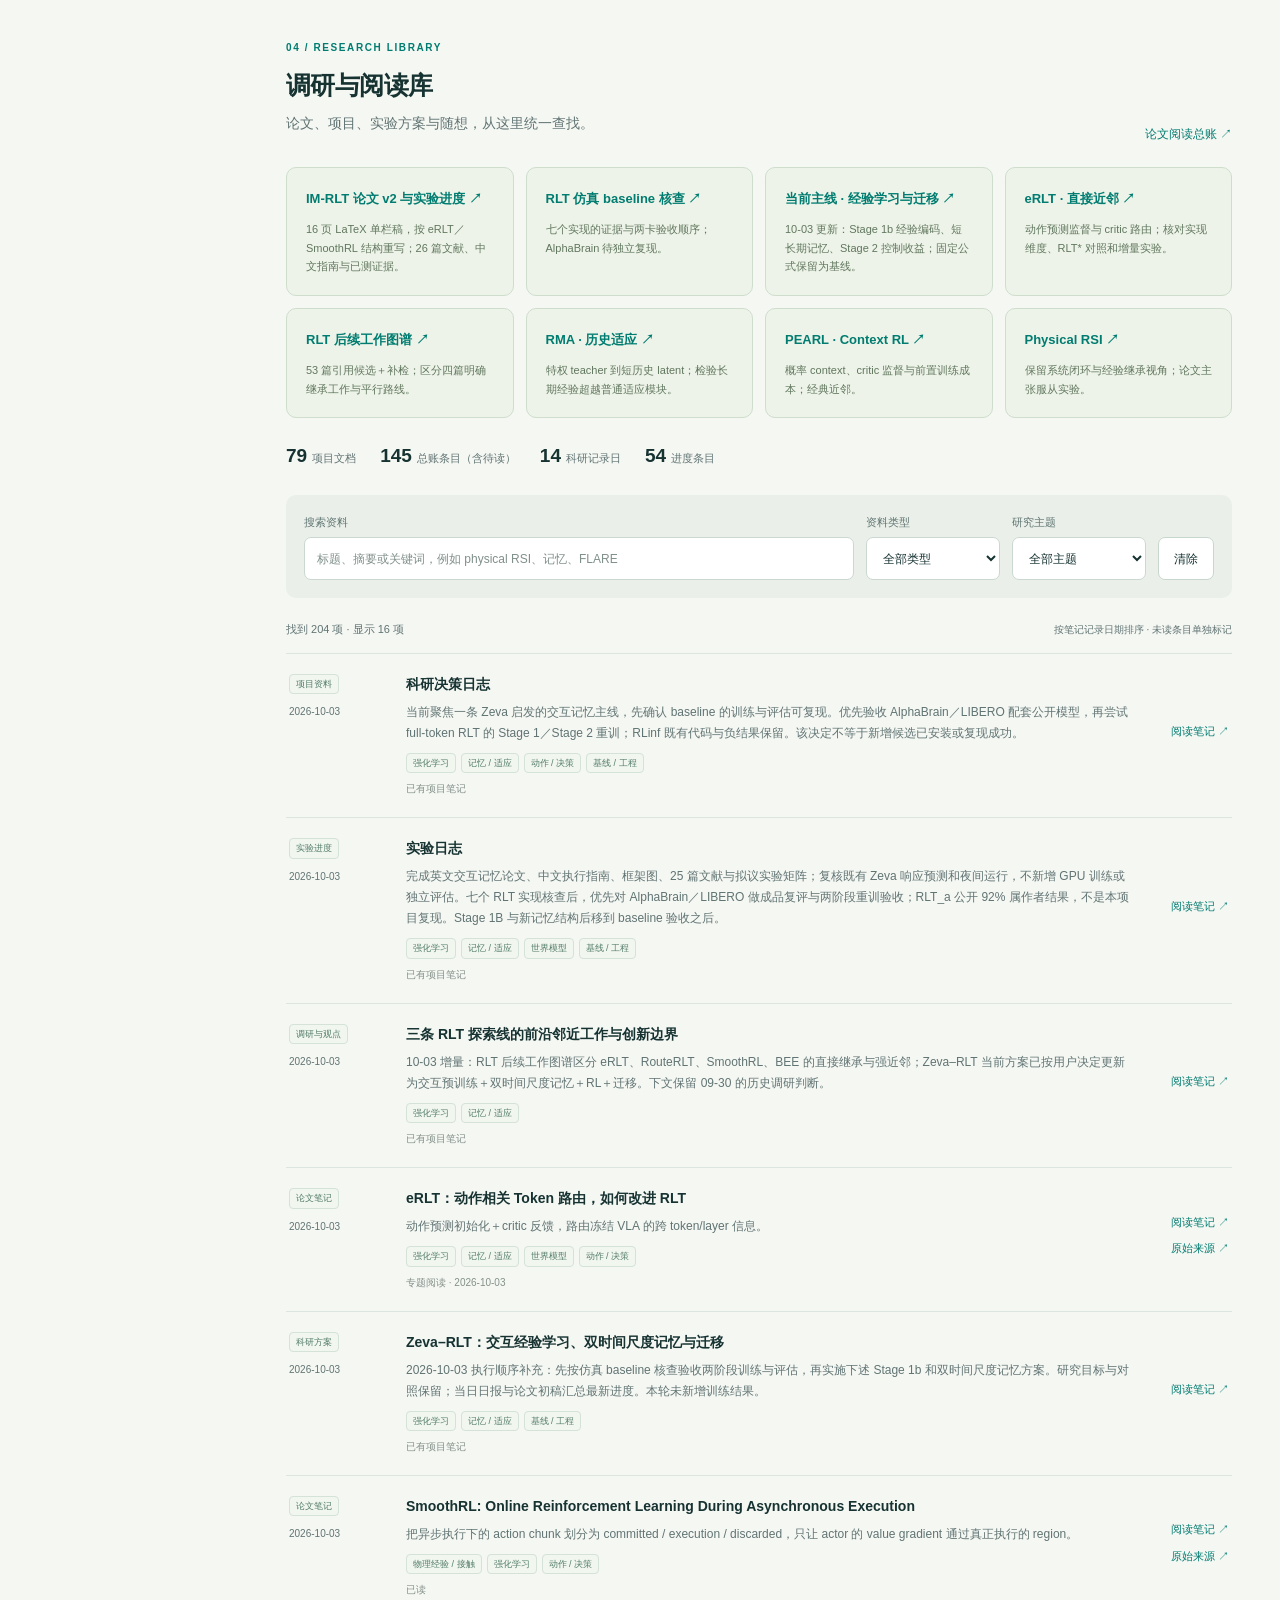
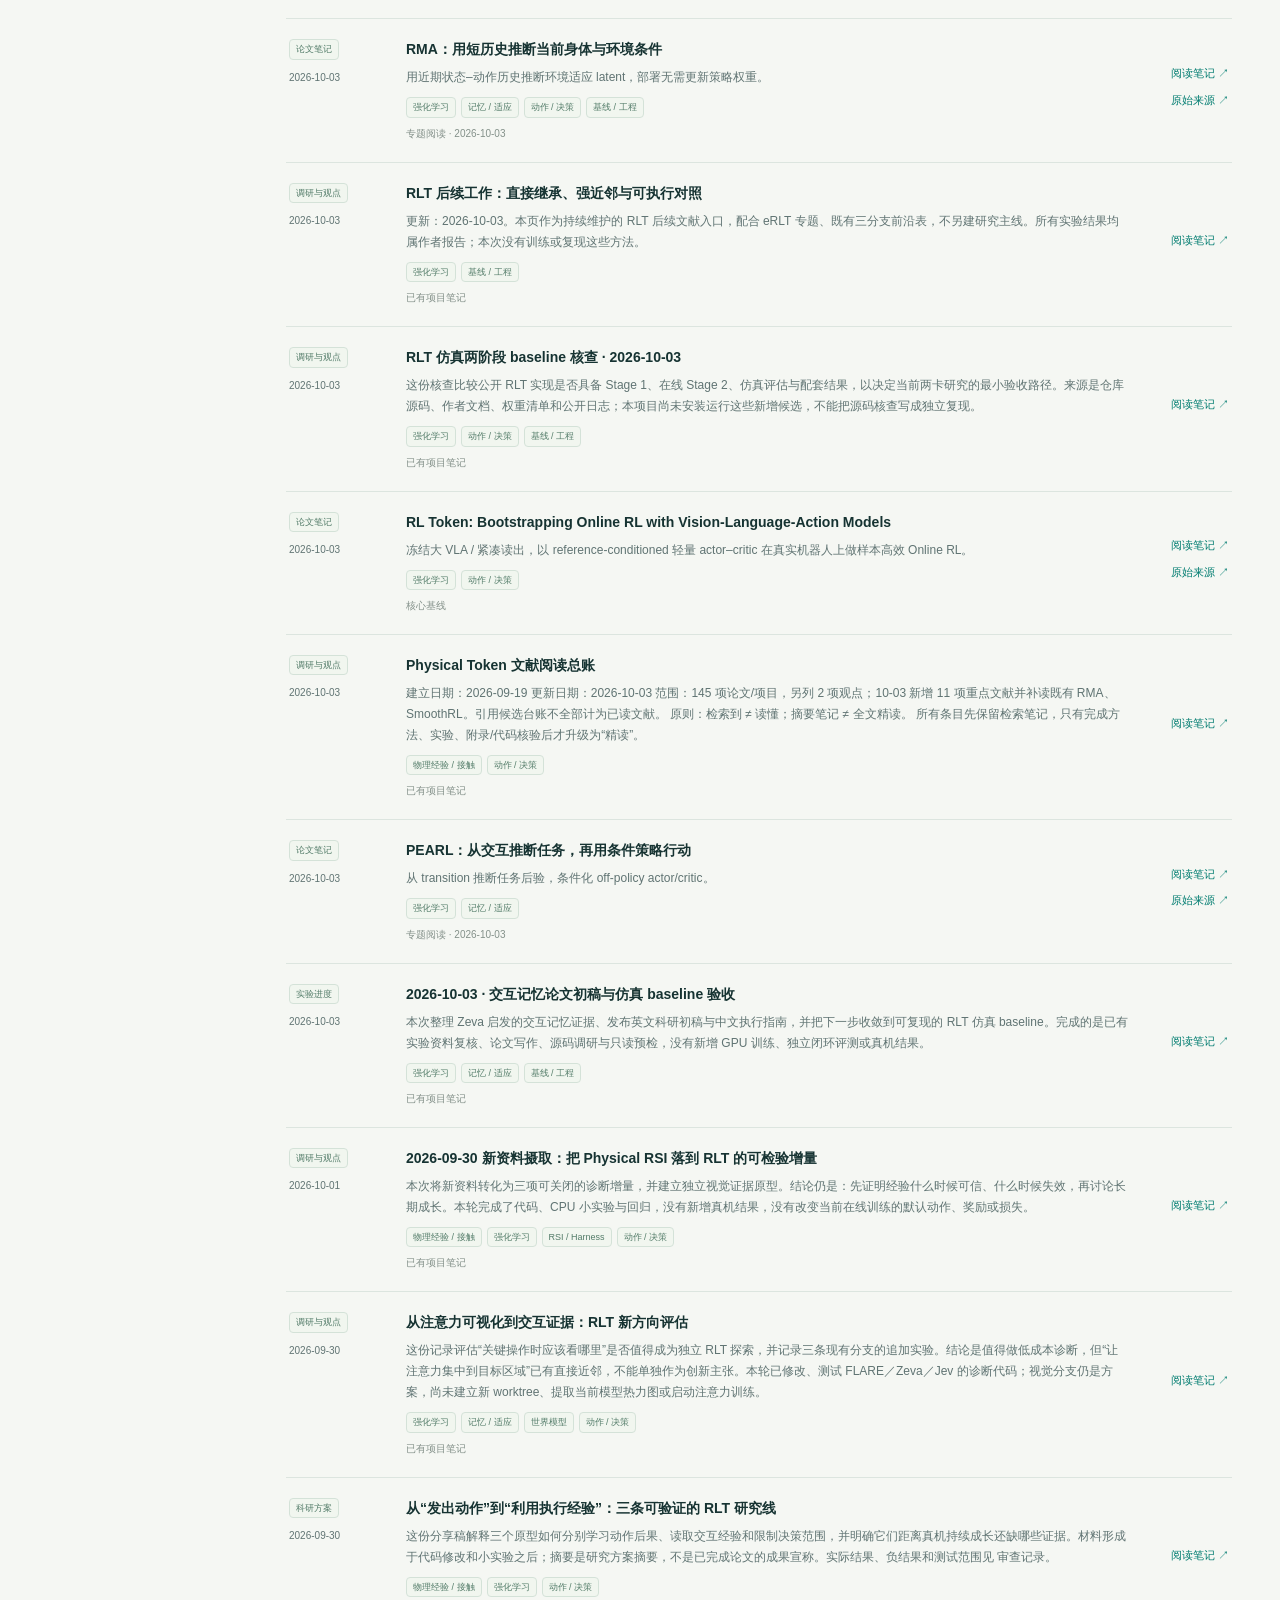
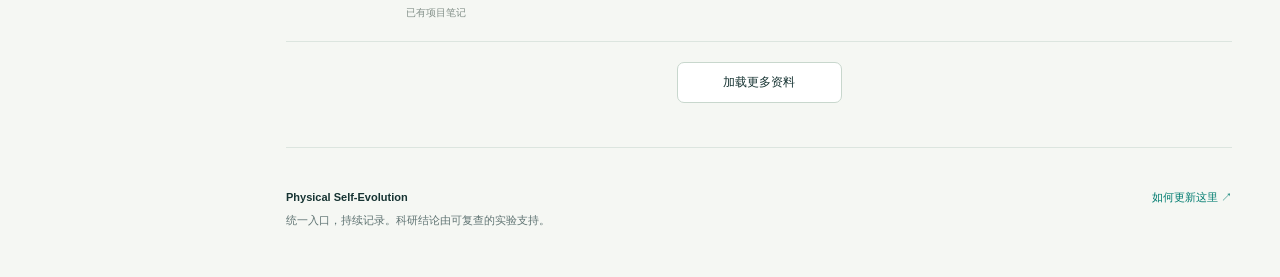
==== commit 6d366eff: "docs: rewrite interaction memory paper in arXiv style Rewrite the manuscript around formulation, met" ====
--- a/index.html
+++ b/index.html
@@ -27,7 +27,7 @@
 <section id="home">
  <div class="eyebrow">PHYSICAL EXPERIENCE → ONLINE LEARNING <span id="asOf">读取最新记录…</span></div>
  <div class="hero-grid"><div><h1>把每次交互，<br>变成下一次的经验。</h1><p id="focus" class="lead">以 RLT 为基线，探索物理经验与持续学习。</p><p id="question" class="muted"></p><div class="actions"><a class="button primary" href="#logs">查看每日进度 ↗</a><a class="button" href="reader.html?path=research/progress-2026-10-03.md">当前实验方案</a></div></div><aside class="focus-card"><span class="small-label">当前研究路径</span><ol><li><span>01</span><div><b>先建立可靠基线</b><small>RLT 复现 · 固定评估 · 预算对齐</small></div></li><li><span>02</span><div><b>聚焦交互记忆主线</b><small>短期历史 · 经验读取 · 条件变化</small></div></li><li><span>03</span><div><b>再证明持续成长</b><small>学习效率 · 干预成本 · 条件迁移</small></div></li></ol></aside></div>
- <div class="publication-panel" aria-labelledby="manuscriptTitle"><div><span class="small-label">RESEARCH DRAFT · 2026-10-03</span><h2 id="manuscriptTitle">交互记忆：英文论文与实验指南</h2><p>问题、方法、框架图与对照方案已整理。现有开发证据单独标注；成功率、收敛和迁移收益仍待验证。</p><p class="muted">当前执行顺序：先验收仿真 baseline，再开发 Stage 1B。</p></div><div class="publication-links"><a class="button primary" href="research/papers/interaction-memory-2026-10-03/paper_en.html">阅读英文初稿 ↗</a><a class="button" href="research/papers/interaction-memory-2026-10-03/paper_en.pdf">英文 PDF ↓</a><a class="button" href="research/papers/interaction-memory-2026-10-03/experiment_guide_zh.html">中文实验指南 ↗</a><a class="button" href="research/papers/interaction-memory-2026-10-03/experiment_guide_zh.pdf">中文 PDF ↓</a><a class="text-link" href="research/papers/interaction-memory-2026-10-03/index.html">框架图、LaTeX、文献与完整下载 ↗</a></div></div>
+ <div class="publication-panel" aria-labelledby="manuscriptTitle"><div><span class="small-label">MANUSCRIPT v2 · 2026-10-03</span><h2 id="manuscriptTitle">IM-RLT：英文论文 v2 与实验指南</h2><p>按 eRLT／SmoothRL 的单栏论文结构重写，LaTeX 编译为 16 页，含 2 幅图、7 张表和 26 篇文献。现有诊断与待测控制结果明确分开。</p><p class="muted">当前执行顺序：先验收仿真 baseline，再开发 Stage 1B。</p></div><div class="publication-links"><a class="button primary" href="research/papers/interaction-memory-2026-10-03/paper_en.html">阅读英文论文 v2 ↗</a><a class="button" href="research/papers/interaction-memory-2026-10-03/paper_en.pdf">英文 PDF ↓</a><a class="button" href="research/papers/interaction-memory-2026-10-03/experiment_guide_zh.html">中文实验指南 ↗</a><a class="button" href="research/papers/interaction-memory-2026-10-03/experiment_guide_zh.pdf">中文 PDF ↓</a><a class="text-link" href="research/papers/interaction-memory-2026-10-03/index.html">框架图、LaTeX、文献与完整下载 ↗</a></div></div>
  <div id="status"><div class="section-heading compact"><h2>当前证据快照</h2><span id="statusDate" class="muted"></span></div><div id="statusMetrics" class="metrics"><p class="muted">正在加载…</p></div><details class="more-evidence"><summary>全部指标与最新判断</summary><div id="allEvidence"></div></details><p class="evidence-rule">证据口径：工程跑通、预测更准、闭环更好、跨任务迁移分别记录；以下均为最近已记录快照。</p></div>
  <div id="plan" class="next-panel"><div><span class="small-label">NEXT EXPERIMENTS</span><h2>接下来，验证什么？</h2><p class="muted">由最新证据决定优先级。</p></div><div id="nextActions"></div></div>
 </section>
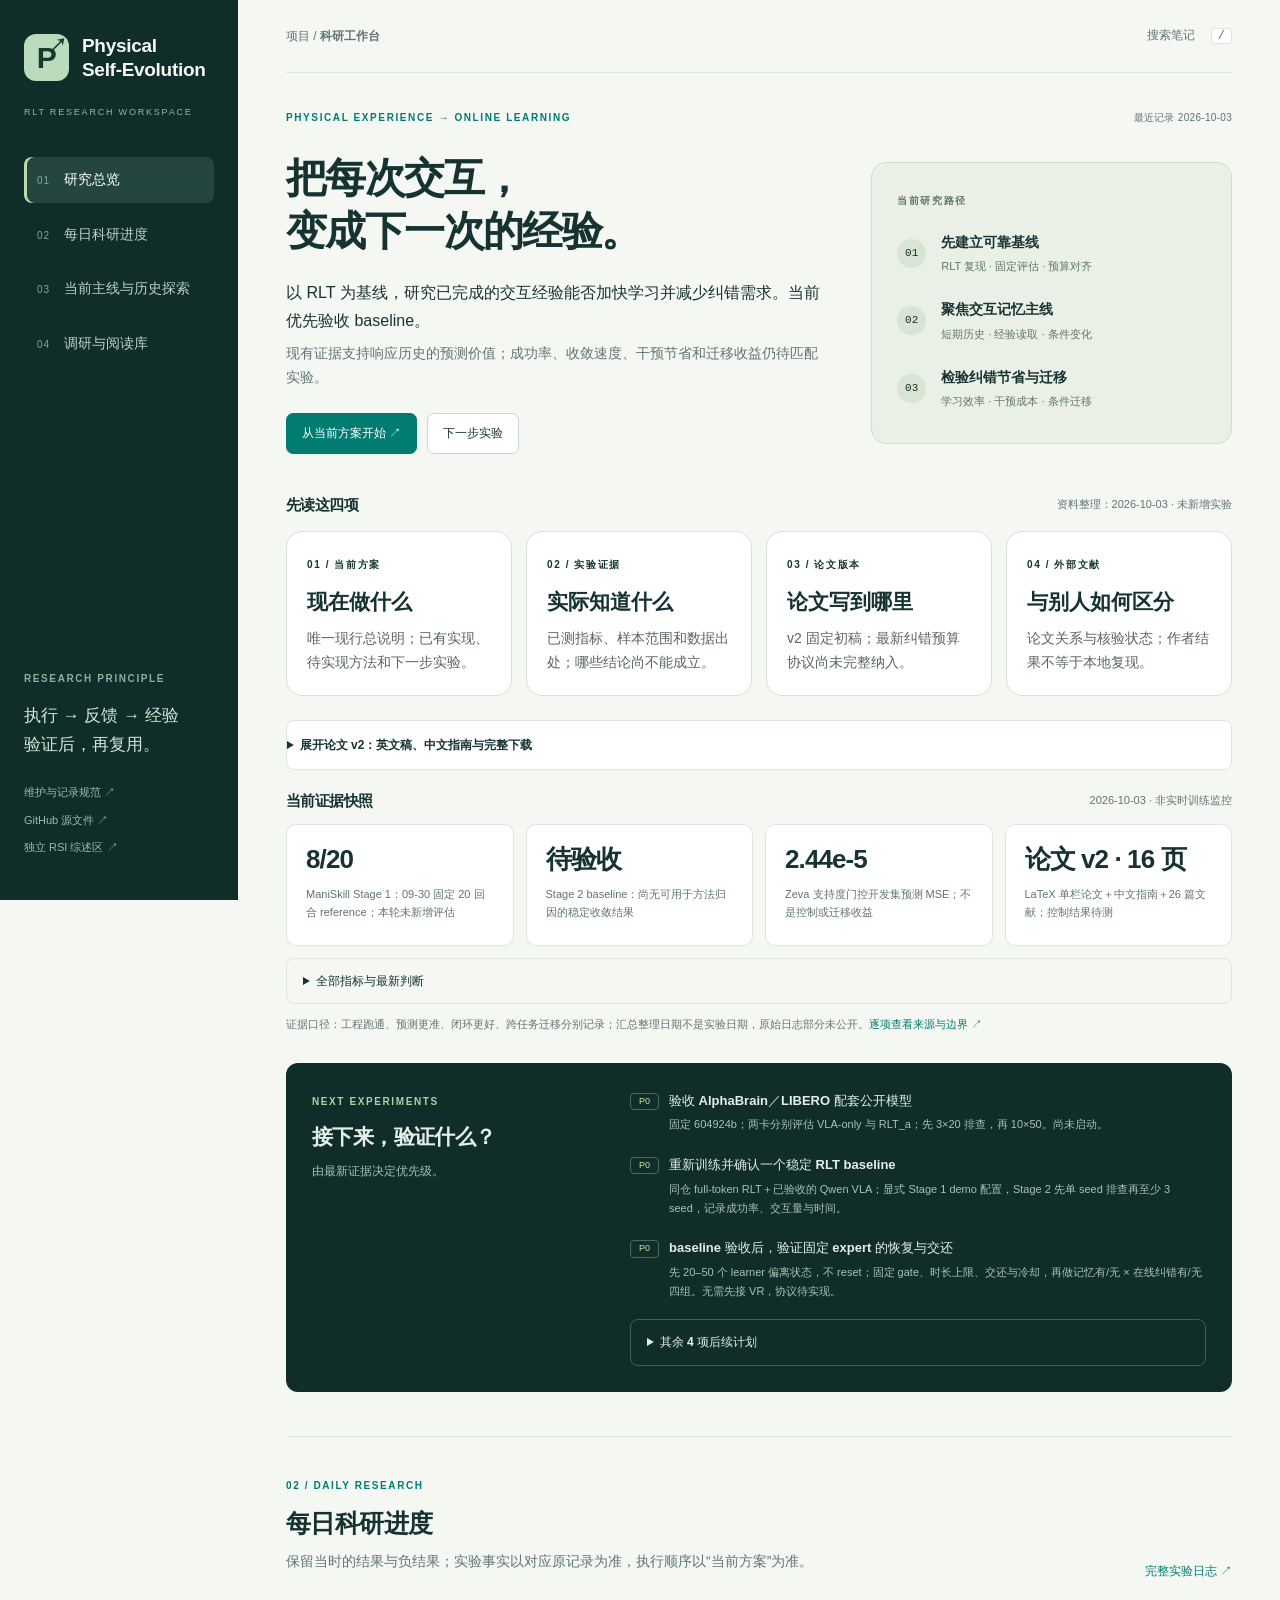
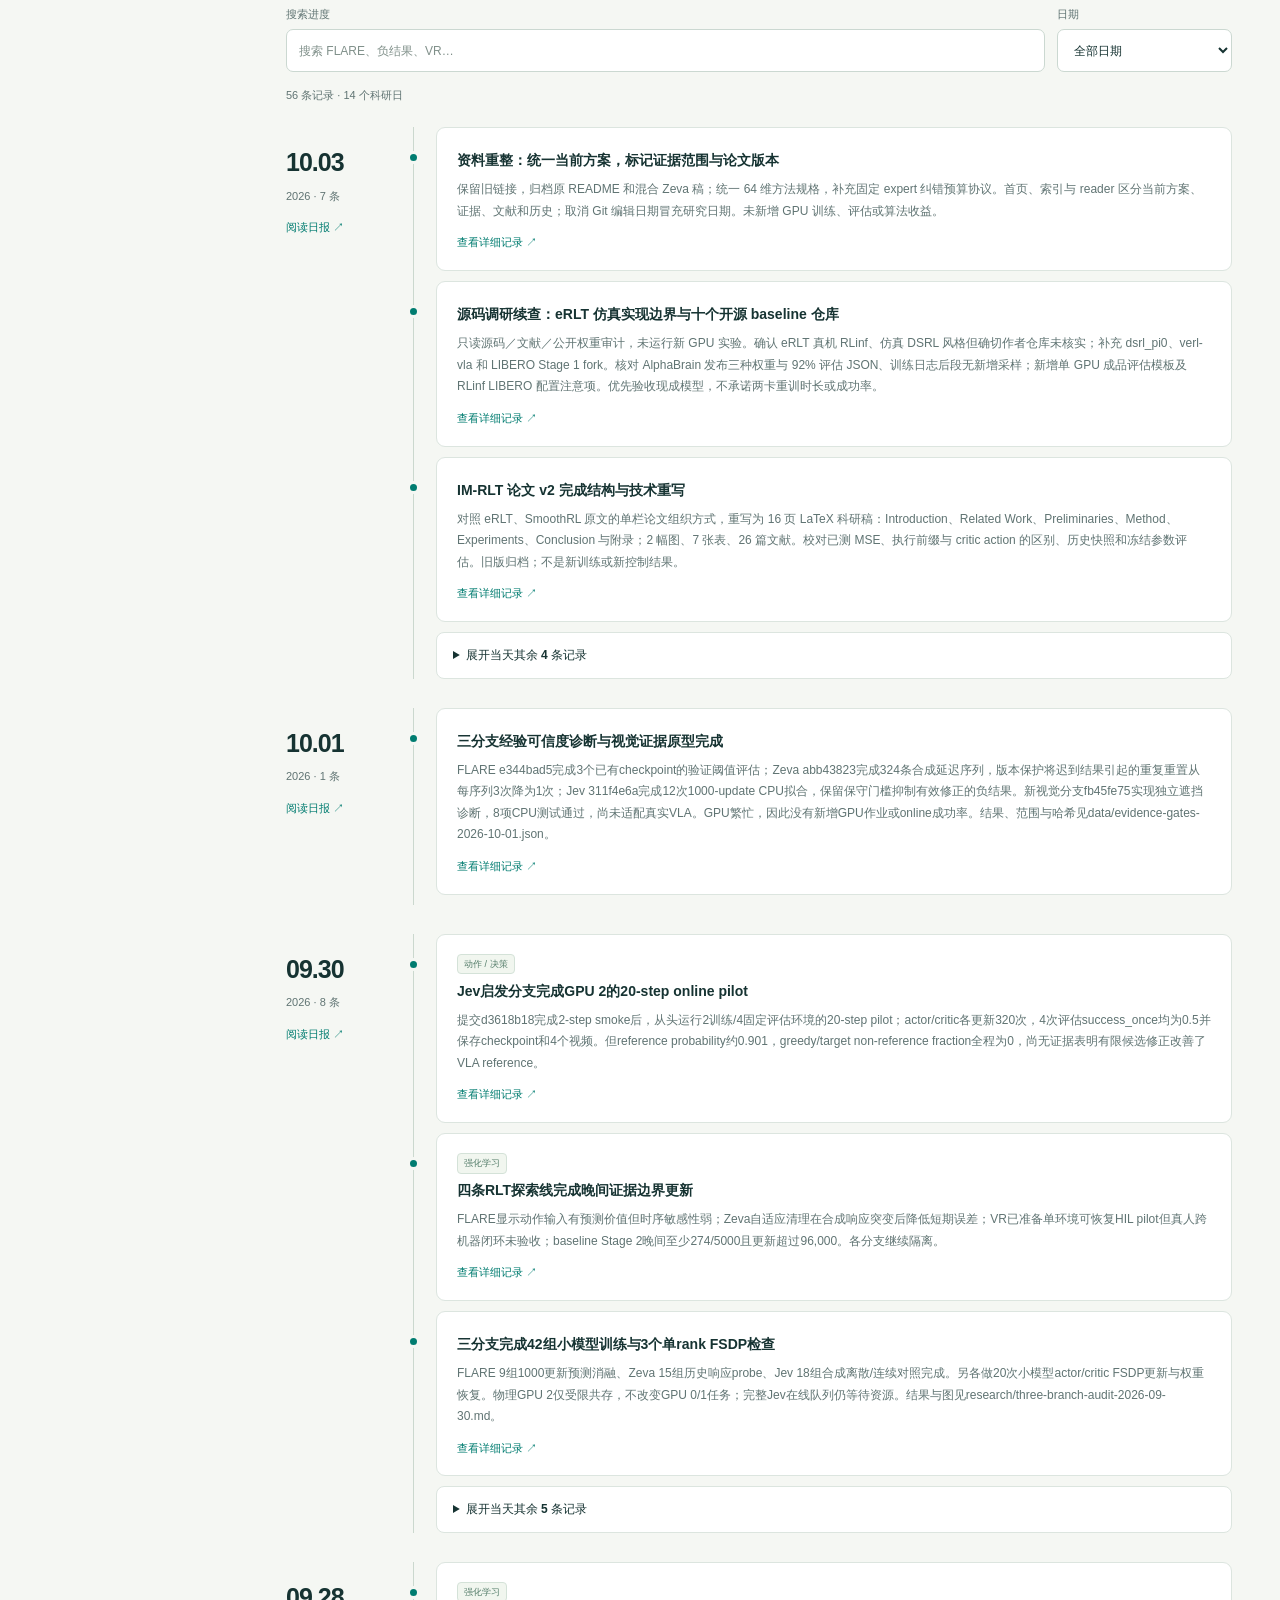
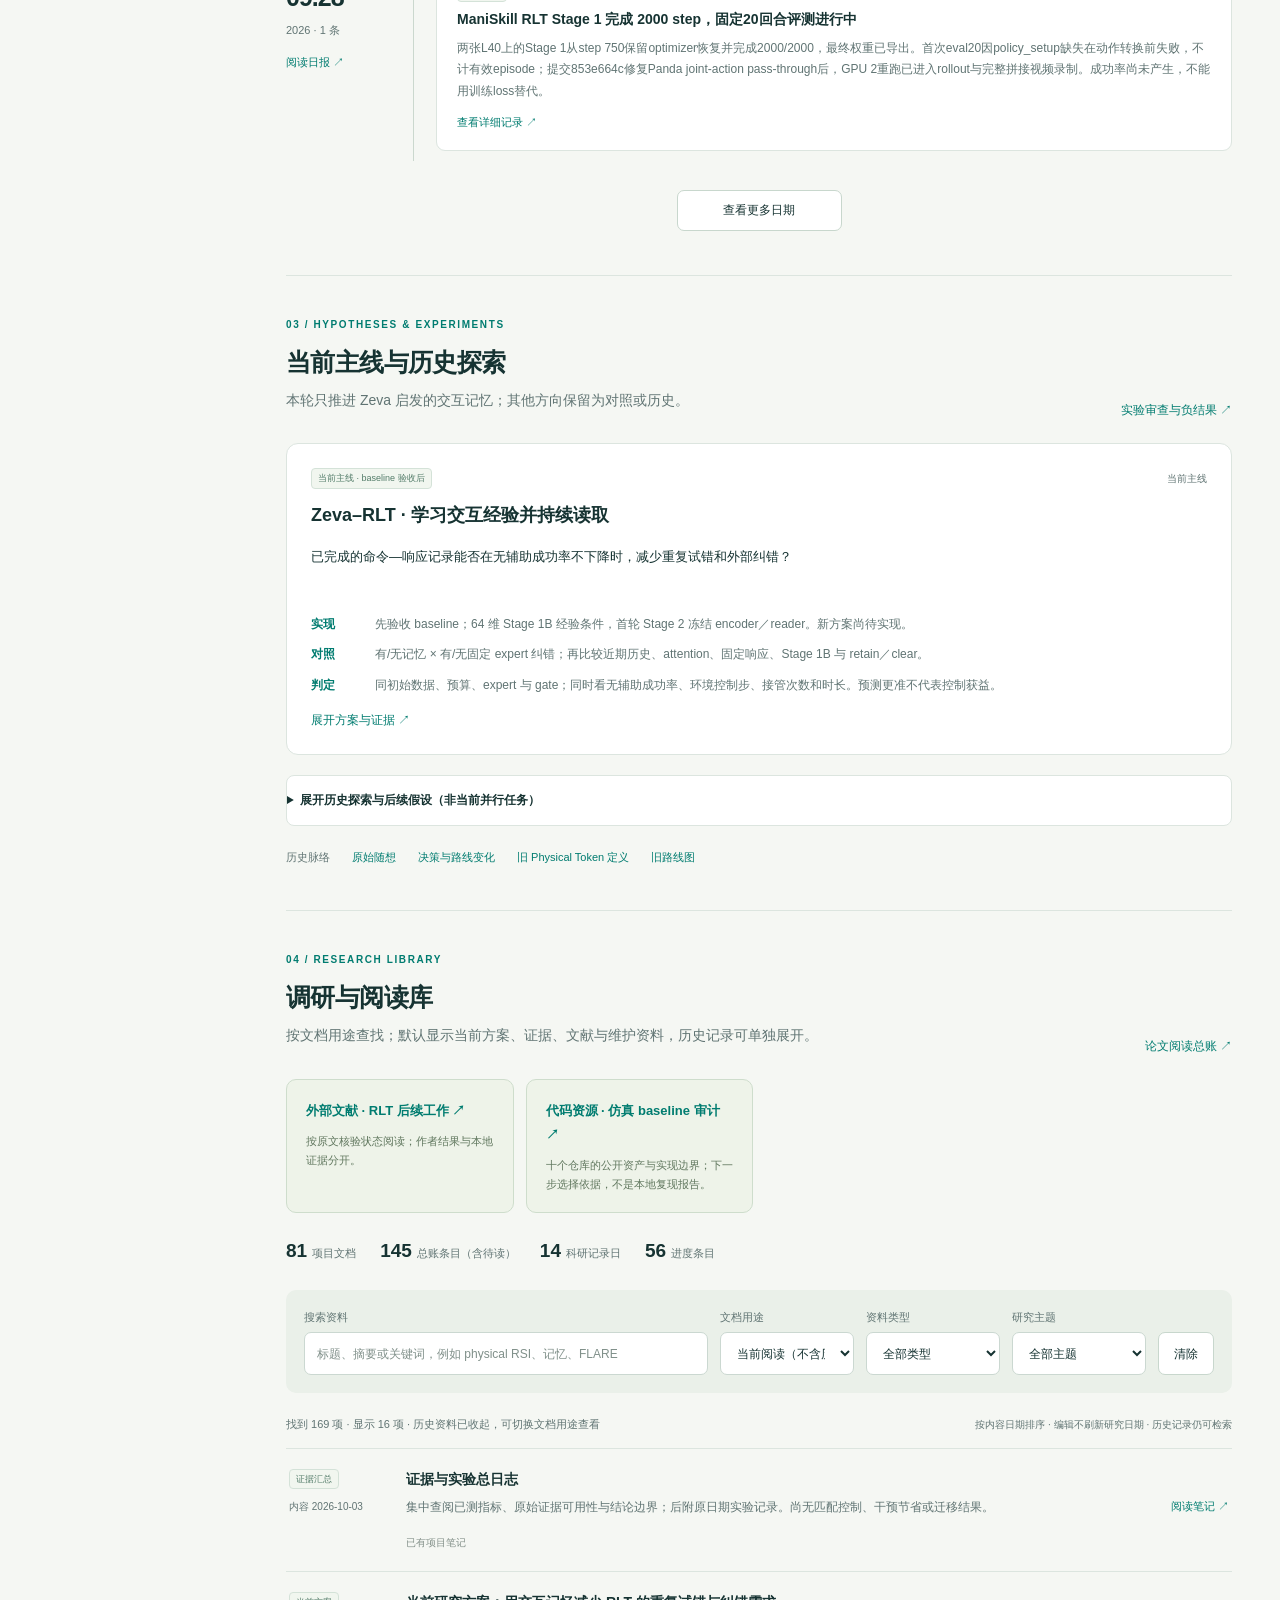
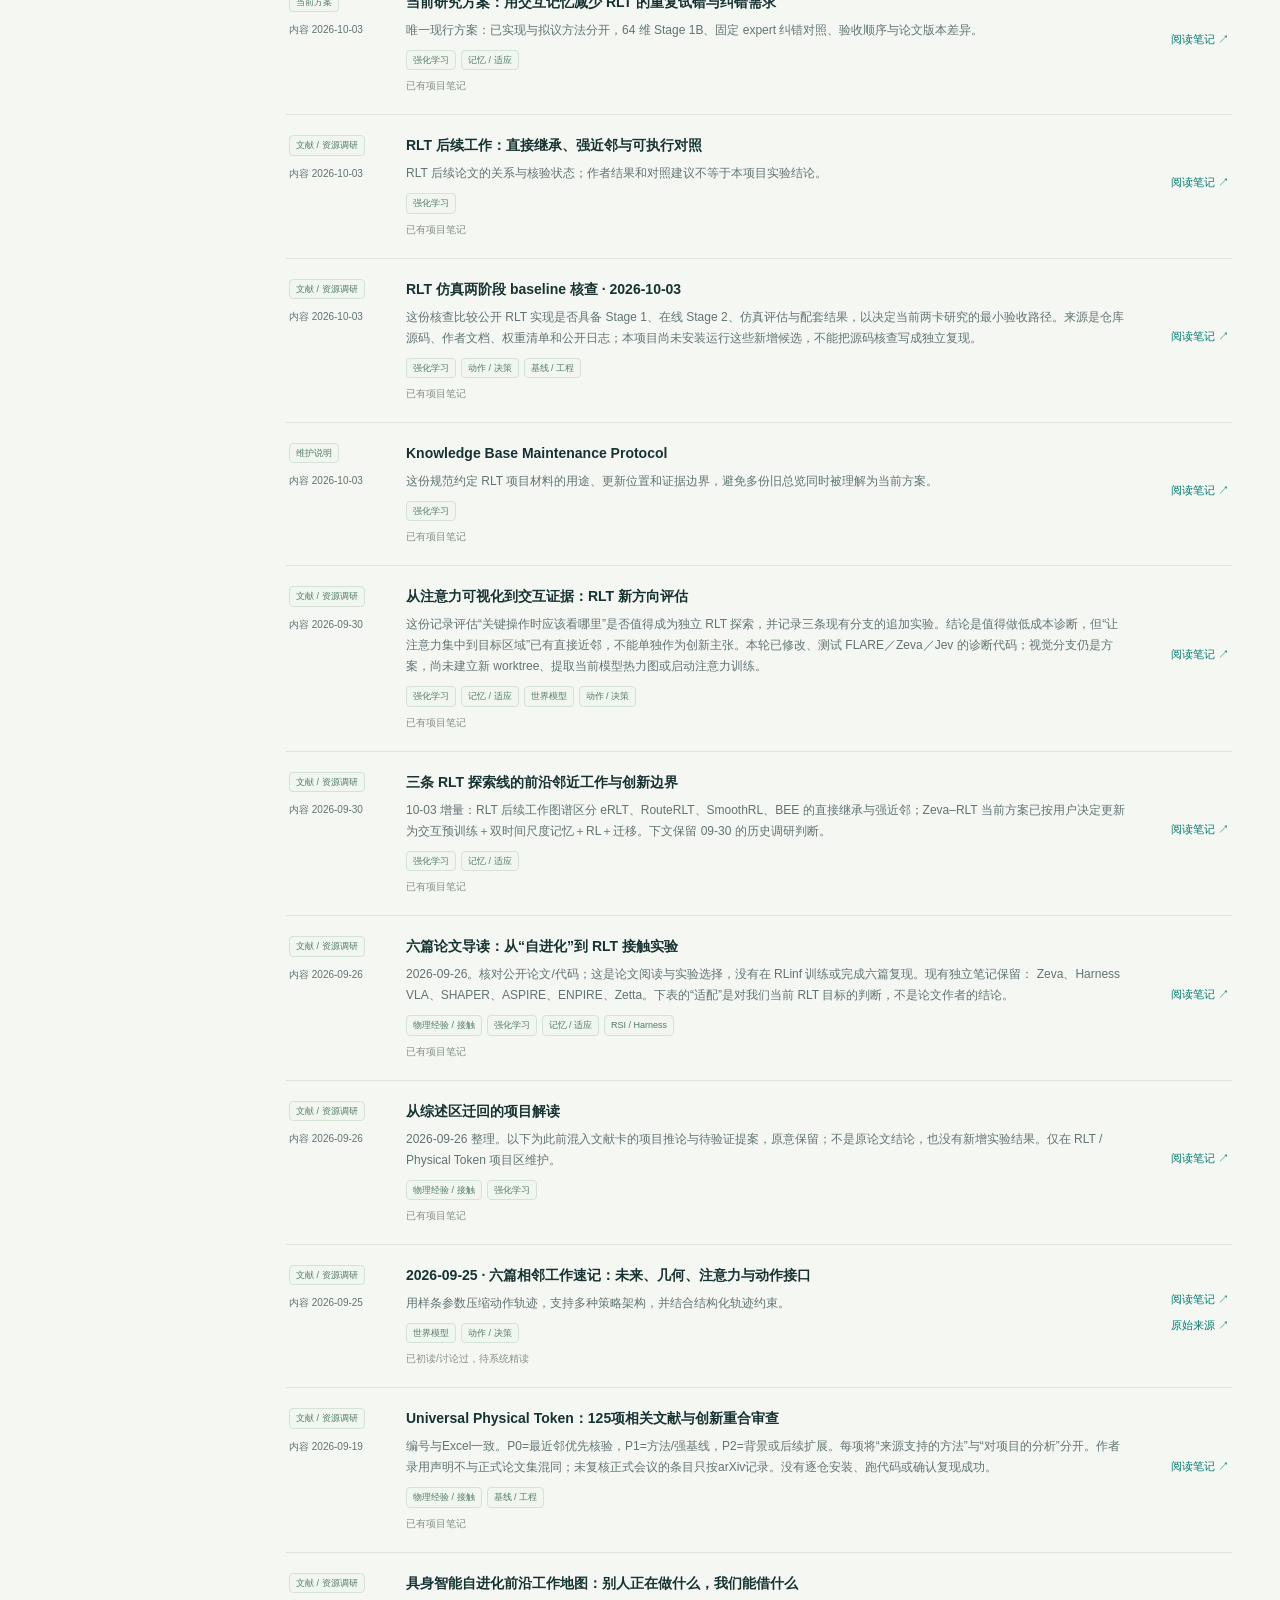
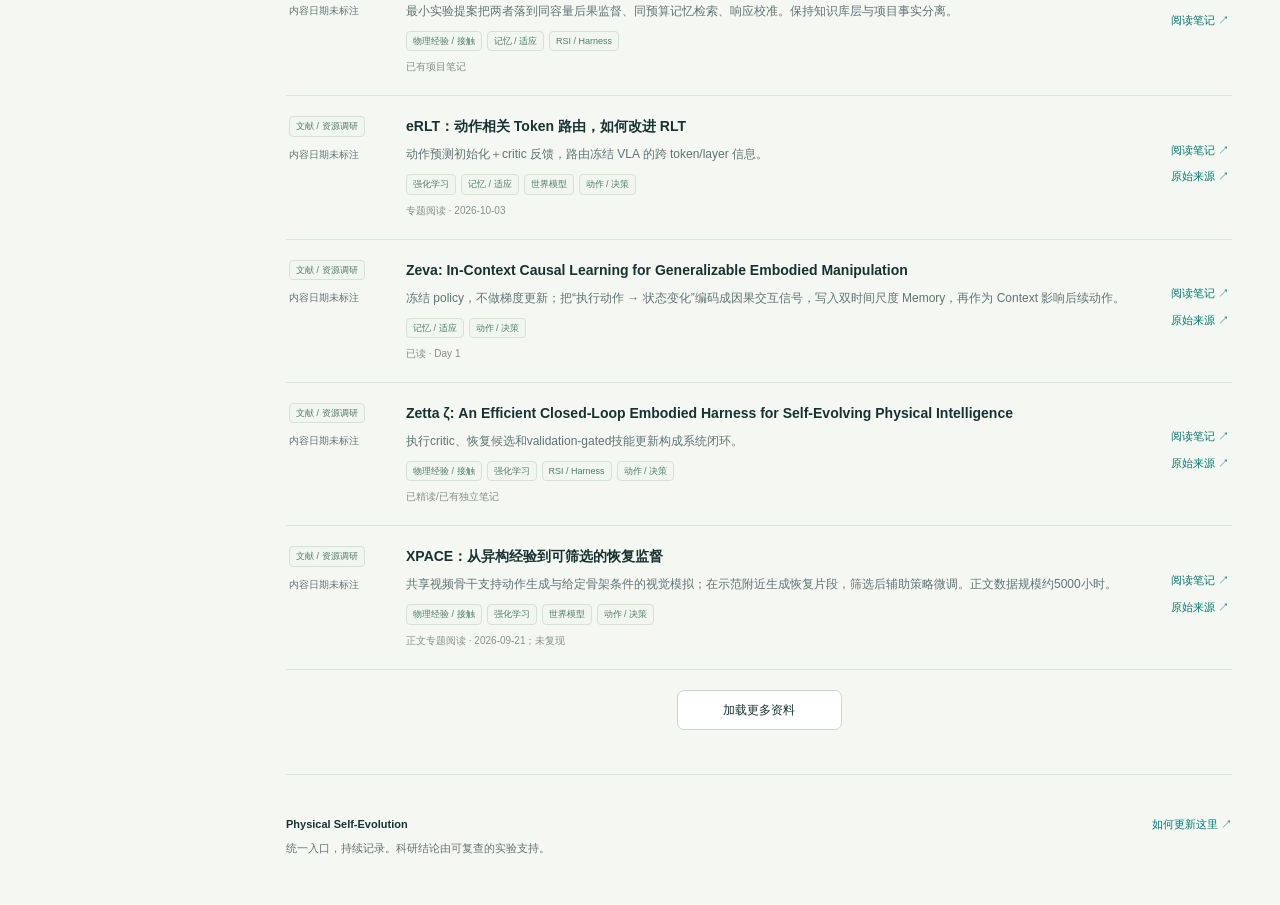
==== commit b0798214: "docs: separate current research from evidence and history Establish one current Zeva-RLT specificati" ====
--- a/index.html
+++ b/index.html
@@ -2,7 +2,7 @@
 <html lang="zh-CN">
 <head>
 <meta charset="utf-8"><meta name="viewport" content="width=device-width,initial-scale=1">
-<meta name="description" content="RLT 科研工作台：每日开发进度、物理经验实验、Physical RSI 调研与论文阅读统一入口。">
+<meta name="description" content="RLT 科研工作台：当前方案、实验依据、论文版本和历史记录的统一入口。">
 <title>RLT 科研工作台 · Physical Self-Evolution</title>
 <link rel="stylesheet" href="assets/hub.css">
 <script src="assets/app.js" defer></script>
@@ -15,7 +15,7 @@
  <nav aria-label="主导航">
   <a href="#home" class="active"><span>01</span> 研究总览</a>
   <a href="#logs"><span>02</span> 每日科研进度</a>
-  <a href="#ideas"><span>03</span> 实验与 idea</a>
+  <a href="#ideas"><span>03</span> 当前主线与历史探索</a>
   <a href="#library"><span>04</span> 调研与阅读库</a>
  </nav>
  <div class="side-bottom"><span class="small-label">RESEARCH PRINCIPLE</span><p>执行 → 反馈 → 经验<br>验证后，再复用。</p><a href="reader.html?path=research/knowledge-base-maintenance.md">维护与记录规范 ↗</a><a href="https://github.com/nkd-lkz/physical-self-evolution">GitHub 源文件 ↗</a><a href="https://github.com/nkd-lkz/physical-self-evolution/tree/main/survey-rsi">独立 RSI 综述区 ↗</a></div>
@@ -26,26 +26,34 @@
 <noscript><p class="notice">启用 JavaScript 可查看进度与筛选资料。也可直接打开 <a href="reader.html?path=research/experiment-log.md">实验总日志</a>或 <a href="research/literature/reading-ledger.md">阅读总账</a>。</p></noscript>
 <section id="home">
  <div class="eyebrow">PHYSICAL EXPERIENCE → ONLINE LEARNING <span id="asOf">读取最新记录…</span></div>
- <div class="hero-grid"><div><h1>把每次交互，<br>变成下一次的经验。</h1><p id="focus" class="lead">以 RLT 为基线，探索物理经验与持续学习。</p><p id="question" class="muted"></p><div class="actions"><a class="button primary" href="#logs">查看每日进度 ↗</a><a class="button" href="reader.html?path=research/progress-2026-10-03.md">当前实验方案</a></div></div><aside class="focus-card"><span class="small-label">当前研究路径</span><ol><li><span>01</span><div><b>先建立可靠基线</b><small>RLT 复现 · 固定评估 · 预算对齐</small></div></li><li><span>02</span><div><b>聚焦交互记忆主线</b><small>短期历史 · 经验读取 · 条件变化</small></div></li><li><span>03</span><div><b>再证明持续成长</b><small>学习效率 · 干预成本 · 条件迁移</small></div></li></ol></aside></div>
- <div class="publication-panel" aria-labelledby="manuscriptTitle"><div><span class="small-label">MANUSCRIPT v2 · 2026-10-03</span><h2 id="manuscriptTitle">IM-RLT：英文论文 v2 与实验指南</h2><p>按 eRLT／SmoothRL 的单栏论文结构重写，LaTeX 编译为 16 页，含 2 幅图、7 张表和 26 篇文献。现有诊断与待测控制结果明确分开。</p><p class="muted">当前执行顺序：先验收仿真 baseline，再开发 Stage 1B。</p></div><div class="publication-links"><a class="button primary" href="research/papers/interaction-memory-2026-10-03/paper_en.html">阅读英文论文 v2 ↗</a><a class="button" href="research/papers/interaction-memory-2026-10-03/paper_en.pdf">英文 PDF ↓</a><a class="button" href="research/papers/interaction-memory-2026-10-03/experiment_guide_zh.html">中文实验指南 ↗</a><a class="button" href="research/papers/interaction-memory-2026-10-03/experiment_guide_zh.pdf">中文 PDF ↓</a><a class="text-link" href="research/papers/interaction-memory-2026-10-03/index.html">框架图、LaTeX、文献与完整下载 ↗</a></div></div>
- <div id="status"><div class="section-heading compact"><h2>当前证据快照</h2><span id="statusDate" class="muted"></span></div><div id="statusMetrics" class="metrics"><p class="muted">正在加载…</p></div><details class="more-evidence"><summary>全部指标与最新判断</summary><div id="allEvidence"></div></details><p class="evidence-rule">证据口径：工程跑通、预测更准、闭环更好、跨任务迁移分别记录；以下均为最近已记录快照。</p></div>
+ <div class="hero-grid"><div><h1>把每次交互，<br>变成下一次的经验。</h1><p id="focus" class="lead">以 RLT 为基线，探索物理经验与持续学习。</p><p id="question" class="muted"></p><div class="actions"><a class="button primary" href="reader.html?path=research/zeva-rlt-implementation-2026-09-26.md">从当前方案开始 ↗</a><a class="button" href="reader.html?path=research/zeva-rlt-implementation-2026-09-26.md#next-experiments">下一步实验</a></div></div><aside class="focus-card"><span class="small-label">当前研究路径</span><ol><li><span>01</span><div><b>先建立可靠基线</b><small>RLT 复现 · 固定评估 · 预算对齐</small></div></li><li><span>02</span><div><b>聚焦交互记忆主线</b><small>短期历史 · 经验读取 · 条件变化</small></div></li><li><span>03</span><div><b>检验纠错节省与迁移</b><small>学习效率 · 干预成本 · 条件迁移</small></div></li></ol></aside></div>
+ <div class="section-heading compact"><h2>先读这四项</h2><span class="muted">资料整理：2026-10-03 · 未新增实验</span></div>
+ <div class="reading-route" aria-label="研究阅读顺序">
+  <a href="reader.html?path=research/zeva-rlt-implementation-2026-09-26.md"><span class="small-label">01 / 当前方案</span><h3>现在做什么</h3><p>唯一现行总说明；已有实现、待实现方法和下一步实验。</p></a>
+  <a href="reader.html?path=research/experiment-log.md#evidence-summary"><span class="small-label">02 / 实验证据</span><h3>实际知道什么</h3><p>已测指标、样本范围和数据出处；哪些结论尚不能成立。</p></a>
+  <a href="research/papers/interaction-memory-2026-10-03/index.html"><span class="small-label">03 / 论文版本</span><h3>论文写到哪里</h3><p>v2 固定初稿；最新纠错预算协议尚未完整纳入。</p></a>
+  <a href="reader.html?path=research/literature/rlt-followups.md"><span class="small-label">04 / 外部文献</span><h3>与别人如何区分</h3><p>论文关系与核验状态；作者结果不等于本地复现。</p></a>
+ </div>
+ <details class="paper-details"><summary>展开论文 v2：英文稿、中文指南与完整下载</summary><div class="publication-panel" aria-labelledby="manuscriptTitle"><div><span class="small-label">MANUSCRIPT v2 · 2026-10-03</span><h2 id="manuscriptTitle">IM-RLT：英文论文 v2 与实验指南</h2><p>按 eRLT／SmoothRL 的单栏论文结构重写，LaTeX 编译为 16 页，含 2 幅图、7 张表和 26 篇文献。现有诊断与待测控制结果明确分开。</p><p class="muted">版本差异：最新固定 expert 恢复与四组纠错预算协议见<a href="reader.html?path=research/zeva-rlt-implementation-2026-09-26.md#versions">当前方案</a>；v2 尚未完整纳入。</p></div><div class="publication-links"><a class="button primary" href="research/papers/interaction-memory-2026-10-03/paper_en.html">阅读英文论文 v2 ↗</a><a class="button" href="research/papers/interaction-memory-2026-10-03/paper_en.pdf">英文 PDF ↓</a><a class="button" href="research/papers/interaction-memory-2026-10-03/experiment_guide_zh.html">中文实验指南 ↗</a><a class="button" href="research/papers/interaction-memory-2026-10-03/experiment_guide_zh.pdf">中文 PDF ↓</a><a class="text-link" href="research/papers/interaction-memory-2026-10-03/index.html">框架图、LaTeX、文献与完整下载 ↗</a></div></div>
+ </details>
+ <div id="status"><div class="section-heading compact"><h2>当前证据快照</h2><span id="statusDate" class="muted"></span></div><div id="statusMetrics" class="metrics"><p class="muted">正在加载…</p></div><details class="more-evidence"><summary>全部指标与最新判断</summary><div id="allEvidence"></div></details><p class="evidence-rule">证据口径：工程跑通、预测更准、闭环更好、跨任务迁移分别记录；汇总整理日期不是实验日期，原始日志部分未公开。<a href="reader.html?path=research/experiment-log.md#evidence-summary">逐项查看来源与边界 ↗</a></p></div>
  <div id="plan" class="next-panel"><div><span class="small-label">NEXT EXPERIMENTS</span><h2>接下来，验证什么？</h2><p class="muted">由最新证据决定优先级。</p></div><div id="nextActions"></div></div>
 </section>
 <section id="logs">
- <div class="section-heading"><div><div class="eyebrow">02 / DAILY RESEARCH</div><h2>每日科研进度</h2><p class="muted">保留当时的结果与负结果；当前结论以顶部最新快照为准。</p></div><a class="text-link" href="reader.html?path=research/experiment-log.md">完整实验日志 ↗</a></div>
+ <div class="section-heading"><div><div class="eyebrow">02 / DAILY RESEARCH</div><h2>每日科研进度</h2><p class="muted">保留当时的结果与负结果；实验事实以对应原记录为准，执行顺序以“当前方案”为准。</p></div><a class="text-link" href="reader.html?path=research/experiment-log.md">完整实验日志 ↗</a></div>
  <div class="toolbar"><label class="search-label"><span>搜索进度</span><input id="progressSearch" type="search" placeholder="搜索 FLARE、负结果、VR…"></label><label><span>日期</span><select id="progressDate"><option value="all">全部日期</option></select></label></div>
  <p id="progressCount" class="result-count" aria-live="polite"></p><div id="progressFeed"></div><button id="moreProgress" class="button load-more" hidden>查看更多日期</button>
 </section>
 <section id="ideas">
- <div class="section-heading"><div><div class="eyebrow">03 / HYPOTHESES & EXPERIMENTS</div><h2>实验与 idea</h2><p class="muted">每个想法都有实现入口、必要对照与否证条件。</p></div><a class="text-link" href="reader.html?path=research/three-branch-audit-2026-09-30.md">实验审查与负结果 ↗</a></div>
- <div id="ideaGrid" class="idea-grid"></div><div class="inline-links"><span>研究脉络</span><a href="reader.html?path=research/perspectives-and-theses.md">原始随想</a><a href="reader.html?path=research/decision-log.md">决策与路线变化</a><a href="reader.html?path=research/physical-token-leadership-spec.md">Physical Token 定义</a><a href="reader.html?path=research/master-roadmap.md">完整路线图</a></div>
+ <div class="section-heading"><div><div class="eyebrow">03 / HYPOTHESES & EXPERIMENTS</div><h2>当前主线与历史探索</h2><p class="muted">本轮只推进 Zeva 启发的交互记忆；其他方向保留为对照或历史。</p></div><a class="text-link" href="reader.html?path=research/three-branch-audit-2026-09-30.md">实验审查与负结果 ↗</a></div>
+ <div id="ideaGrid" class="idea-grid active-idea"></div><details class="history-ideas"><summary>展开历史探索与后续假设（非当前并行任务）</summary><div id="historyIdeaGrid" class="idea-grid"></div></details><div class="inline-links"><span>历史脉络</span><a href="reader.html?path=research/perspectives-and-theses.md">原始随想</a><a href="reader.html?path=research/decision-log.md">决策与路线变化</a><a href="reader.html?path=research/physical-token-leadership-spec.md">旧 Physical Token 定义</a><a href="reader.html?path=research/master-roadmap.md">旧路线图</a></div>
 </section>
 <section id="library">
- <div class="section-heading"><div><div class="eyebrow">04 / RESEARCH LIBRARY</div><h2>调研与阅读库</h2><p class="muted">论文、项目、实验方案与随想，从这里统一查找。</p></div><a class="text-link" href="reader.html?path=research/literature/reading-ledger.md">论文阅读总账 ↗</a></div>
+ <div class="section-heading"><div><div class="eyebrow">04 / RESEARCH LIBRARY</div><h2>调研与阅读库</h2><p class="muted">按文档用途查找；默认显示当前方案、证据、文献与维护资料，历史记录可单独展开。</p></div><a class="text-link" href="reader.html?path=research/literature/reading-ledger.md">论文阅读总账 ↗</a></div>
  <div id="featuredGrid" class="featured-grid"></div>
  <div id="libraryStats" class="library-stats"></div>
- <div class="toolbar library-toolbar"><label class="search-label"><span>搜索资料</span><input id="librarySearch" type="search" placeholder="标题、摘要或关键词，例如 physical RSI、记忆、FLARE"></label><label><span>资料类型</span><select id="kindFilter"><option value="all">全部类型</option></select></label><label><span>研究主题</span><select id="topicFilter"><option value="all">全部主题</option></select></label><button id="clearFilters" class="button">清除</button></div>
- <div class="result-row"><p id="libraryCount" class="result-count" aria-live="polite"></p><span class="muted">按笔记记录日期排序 · 未读条目单独标记</span></div>
+ <div class="toolbar library-toolbar"><label class="search-label"><span>搜索资料</span><input id="librarySearch" type="search" placeholder="标题、摘要或关键词，例如 physical RSI、记忆、FLARE"></label><label><span>文档用途</span><select id="roleFilter"><option value="active">当前阅读（不含历史）</option><option value="current">当前方案</option><option value="evidence">证据汇总</option><option value="literature">文献 / 资源调研</option><option value="history">历史记录</option><option value="maintenance">维护说明</option><option value="all">全部资料（含历史）</option></select></label><label><span>资料类型</span><select id="kindFilter"><option value="all">全部类型</option></select></label><label><span>研究主题</span><select id="topicFilter"><option value="all">全部主题</option></select></label><button id="clearFilters" class="button">清除</button></div>
+ <div class="result-row"><p id="libraryCount" class="result-count" aria-live="polite"></p><span class="muted">按内容日期排序 · 编辑不刷新研究日期 · 历史记录仍可检索</span></div>
  <div id="libraryList" class="library-list"></div><button id="moreLibrary" class="button load-more" hidden>加载更多资料</button>
 </section>
 <footer><div><b>Physical Self-Evolution</b><p>统一入口，持续记录。科研结论由可复查的实验支持。</p></div><a href="reader.html?path=research/knowledge-base-maintenance.md">如何更新这里 ↗</a></footer>
--- a/assets/hub.css
+++ b/assets/hub.css
@@ -1,3 +1,18 @@
 :root{--ink:#163332;--muted:#607473;--teal:#007c70;--line:#dce5df;--paper:#f5f7f3;--nav:#102d2a;--sidebar:238px}*{box-sizing:border-box}html{scroll-behavior:smooth;scroll-padding-top:24px}body{margin:0;background:var(--paper);color:var(--ink);font:14px/1.7 -apple-system,BlinkMacSystemFont,"Segoe UI","PingFang SC","Microsoft YaHei",sans-serif}a{color:var(--teal);text-decoration:none}a:hover{text-decoration:underline}button,input,select{font:inherit}button,a,input,select,summary{-webkit-tap-highlight-color:transparent}button:focus-visible,a:focus-visible,input:focus-visible,select:focus-visible,summary:focus-visible{outline:3px solid #dfac4e;outline-offset:3px}[hidden]{display:none!important}.skip{position:absolute;top:-60px;left:20px;z-index:100;background:white;padding:10px}.skip:focus{top:10px}.sidebar{position:fixed;inset:0 auto 0 0;width:var(--sidebar);padding:34px 24px;background:var(--nav);color:#e8f3ec;display:flex;flex-direction:column;z-index:30}.brand{display:flex;gap:13px;align-items:center;color:#f4f8f4;font-size:19px;font-weight:650;line-height:1.25;letter-spacing:-.3px}.brand:hover{text-decoration:none}.brand-mark{display:grid;place-items:center;position:relative;font-size:30px;color:#153a32;background:#bcdbbc;width:45px;height:47px;border-radius:12px;font-weight:800}.brand-mark span{position:absolute;right:2px;top:0;font-size:20px}.workspace-label{color:#94b6aa;font-size:9px;letter-spacing:1.8px;margin:23px 0 37px}.sidebar nav{display:grid;gap:9px}.sidebar nav a{padding:11px 13px;border-radius:8px;color:#bbd1c8;font-size:14px}.sidebar nav a span{font-size:10px;letter-spacing:1px;color:#82a89b;margin-right:10px}.sidebar nav a.active,.sidebar nav a:hover{color:white;background:#24463e;text-decoration:none}.sidebar nav a.active{box-shadow:inset 3px 0 #bbdca9}.side-bottom{margin-top:auto;padding-top:36px}.small-label{font-size:10px;letter-spacing:1.6px;font-weight:700}.side-bottom .small-label{color:#8daf9f}.side-bottom p{font-size:17px;line-height:1.7;color:#d3e5d8;margin:12px 0 23px}.side-bottom a{display:block;color:#9dbbb0;font-size:11px;margin:9px 0}main{margin-left:var(--sidebar);max-width:1760px;padding:0 48px 24px}.topbar{height:73px;display:flex;align-items:center;justify-content:space-between;font-size:12px;color:var(--muted);border-bottom:1px solid var(--line);margin-bottom:36px}.topbar a{color:var(--muted)}kbd{border:1px solid var(--line);border-radius:4px;padding:0 6px;margin-left:12px;background:white}section{padding:0 0 44px;margin:0 0 40px;border-bottom:1px solid var(--line);scroll-margin-top:25px}.eyebrow{font-size:10px;font-weight:700;letter-spacing:1.6px;color:var(--teal);margin-bottom:12px}.eyebrow>span{float:right;letter-spacing:.3px;color:var(--muted);font-weight:400}.hero-grid{display:grid;grid-template-columns:1.5fr 1fr;gap:44px;align-items:center;margin:26px 0 40px}h1{font-size:clamp(32px,3.2vw,49px);line-height:1.3;letter-spacing:-1.6px;font-weight:650;margin:0 0 21px}h2{font-size:25px;line-height:1.4;letter-spacing:-.6px;margin:0 0 9px}h3{font-size:17px;line-height:1.5;margin:0}.lead{font-size:16px;max-width:610px}.muted{color:var(--muted)}p{margin:8px 0}.actions{display:flex;gap:10px;flex-wrap:wrap;margin-top:24px}.button{display:inline-flex;align-items:center;justify-content:center;border:1px solid #c8d7cd;border-radius:7px;background:white;padding:9px 15px;color:var(--ink);font-weight:550;cursor:pointer;font-size:12px}.button:hover{background:#eaf0e8;text-decoration:none}.primary{background:var(--teal);color:white;border-color:var(--teal)}.primary:hover{background:#066e62}.focus-card{border:1px solid #cfddd2;background:#eaf0e5;border-radius:15px;padding:25px 25px 10px}.focus-card .small-label{color:#5c7867}.focus-card ol{list-style:none;margin:19px 0 0;padding:0}.focus-card li{display:flex;gap:15px;padding:0 0 22px;align-items:center}.focus-card li>span{font-family:monospace;font-size:11px;background:#d7e5d2;border-radius:50%;width:29px;height:29px;display:grid;place-items:center}.focus-card b{font-size:14px;font-weight:600}.focus-card small{display:block;font-size:11px;color:#617664;margin-top:3px}.section-heading{display:flex;align-items:flex-end;justify-content:space-between;gap:22px;margin-bottom:23px}.section-heading.compact{align-items:center;margin-bottom:13px}.compact h2{font-size:15px;margin:0}.compact span{font-size:11px}.text-link{font-size:12px;white-space:nowrap}.metrics{display:grid;grid-template-columns:repeat(4,minmax(0,1fr));gap:12px}.metric{background:#fff;border:1px solid var(--line);border-radius:10px;padding:19px 19px 15px}.metric strong{display:block;font-size:26px;line-height:1.2;letter-spacing:-.9px;font-weight:600;margin-bottom:10px}.metric p{font-size:11px;line-height:1.65;color:var(--muted)}details{border:1px solid var(--line);border-radius:8px;background:#fff}summary{cursor:pointer;padding:12px 16px;font-weight:550;font-size:12px}.more-evidence{margin-top:12px;background:transparent}.more-evidence>div{padding:6px 18px 16px}.evidence-list{display:grid;grid-template-columns:1fr 1fr;gap:9px 25px}.evidence-list p{font-size:12px;padding-bottom:8px;border-bottom:1px solid var(--line)}.evidence-list b{color:var(--teal)}.timeline-note{font-size:12px;padding:9px 0;border-bottom:1px solid var(--line)}.evidence-rule{font-size:11px;color:var(--muted);margin:11px 0 29px}.next-panel{display:grid;grid-template-columns:1fr 2fr;gap:30px;background:var(--nav);color:#e5efe9;padding:26px;border-radius:12px}.next-panel .small-label{color:#add3a4}.next-panel h2{font-size:21px;margin-top:10px}.next-panel .muted{font-size:12px;color:#a7c0b5}.next-item{display:grid;grid-template-columns:29px 1fr;gap:10px;margin-bottom:16px}.next-item:last-child{margin-bottom:0}.priority{align-self:start;color:#cee3a8;border:1px solid #4c6b53;border-radius:4px;font-size:9px;text-align:center;margin-top:4px}.next-item b{font-size:13px;font-weight:550}.next-item p{font-size:11px;color:#a9c2b6;margin:3px 0}.next-panel details{background:transparent;border-color:#416054;margin-top:15px}.next-panel details>div{padding:10px 14px}.toolbar{display:flex;align-items:flex-end;gap:12px;margin:18px 0 8px}.toolbar label{min-width:0;display:block;width:175px}.toolbar .search-label{flex:1}.toolbar label>span{display:block;font-size:11px;color:var(--muted);margin-bottom:6px}input,select{border:1px solid #cbd8d1;border-radius:7px;background:white;color:var(--ink);padding:10px 12px;width:100%;min-height:43px;font-size:12px}input::placeholder{color:#80908a}.result-count{font-size:11px;color:var(--muted);margin:14px 0}.day-group{display:grid;grid-template-columns:102px 1fr;gap:25px;margin:22px 0 29px}.day-heading{padding-top:14px}.day-heading strong{display:block;font-size:25px;letter-spacing:-1px}.day-heading span{font-size:11px;color:var(--muted)}.day-heading a{display:block;font-size:11px;margin-top:11px}.day-entries{border-left:1px solid #cbd8ce;padding-left:22px;min-width:0}.progress-entry{padding:16px 20px;background:white;border:1px solid var(--line);border-radius:9px;margin-bottom:10px;position:relative}.progress-entry:before{content:"";width:7px;height:7px;border:3px solid var(--paper);border-radius:50%;background:var(--teal);position:absolute;left:-30px;top:23px;box-sizing:content-box}.progress-entry h3{font-size:14px;font-weight:600;margin:6px 0}.progress-entry p{font-size:12px;color:var(--muted);line-height:1.8}.progress-entry a{font-size:11px}.tag{font-size:9px;border:1px solid #d4e2d8;border-radius:4px;padding:2px 6px;color:#537c69;background:#f1f6ef;display:inline-block;line-height:1.6}.tag.warn{background:#fbf2dc;color:#896827;border-color:#edd9a8}.day-older{margin-top:10px}.day-older .progress-entry{margin:0 10px 10px}.day-older .progress-entry:before{display:none}.load-more{display:flex;margin:20px auto 0;min-width:165px}.empty{padding:30px;border:1px dashed #bdcdc3;border-radius:9px;text-align:center;color:var(--muted);font-size:13px}.idea-grid{display:grid;grid-template-columns:1fr 1fr;gap:16px}.idea-card{border:1px solid var(--line);border-radius:12px;background:#fff;padding:24px;display:flex;flex-direction:column;min-width:0}.idea-top{display:flex;align-items:center;justify-content:space-between;font-size:10px;color:var(--muted);margin-bottom:13px}.idea-card h3{font-size:18px;margin-bottom:9px}.idea-card>p{font-size:13px;min-height:45px}.idea-card dl{margin:15px 0;display:grid;grid-template-columns:54px 1fr;gap:10px;font-size:12px}.idea-card dt{color:var(--teal);font-weight:600}.idea-card dd{margin:0;color:var(--muted)}.idea-card .text-link{margin-top:auto}.inline-links{display:flex;flex-wrap:wrap;gap:10px 22px;font-size:11px;margin:22px 0 0}.inline-links>span{color:var(--muted)}.featured-grid{display:grid;grid-template-columns:repeat(4,minmax(0,1fr));gap:12px}.featured{padding:19px;border:1px solid #ceddcc;border-radius:10px;background:#eef3e9;display:block;transition:background .15s}.featured:hover{background:#e4eedf;text-decoration:none}.featured strong{font-size:13px}.featured p{color:#60775e;font-size:11px;margin:9px 0 0}.library-stats{display:flex;flex-wrap:wrap;gap:12px 24px;margin:22px 0;color:var(--muted);font-size:11px}.library-stats b{font-size:19px;color:var(--ink);margin-right:5px;font-weight:550}.library-toolbar{padding:18px;background:#eaf0e9;border-radius:10px}.library-toolbar label{width:134px}.library-toolbar .button{min-height:43px}.result-row{display:flex;justify-content:space-between;align-items:center;gap:20px}.result-row>span{font-size:10px}.library-list{border-top:1px solid var(--line)}.library-item{display:grid;grid-template-columns:100px 1fr 82px;gap:17px;padding:20px 3px;border-bottom:1px solid var(--line)}.item-meta{font-size:10px;color:var(--muted)}.item-meta time{display:block;margin-top:9px}.library-item h3{font-size:14px;font-weight:600;overflow-wrap:anywhere}.library-item h3 a{color:var(--ink)}.library-item p{font-size:12px;line-height:1.75;color:var(--muted);margin:7px 0}.item-topics{display:flex;flex-wrap:wrap;gap:5px;margin-top:9px}.item-status{font-size:10px;color:#84918a;margin-top:7px}.item-action{font-size:11px;align-self:center;text-align:right}.item-action a{display:block;margin-bottom:8px}footer{display:flex;justify-content:space-between;gap:20px;padding:0 0 18px;color:var(--muted);font-size:11px}footer b{color:var(--ink);font-weight:550}footer p{margin:5px 0}.notice{border:1px solid #cfa261;background:#fff3d8;padding:14px;border-radius:9px;font-size:13px;margin-bottom:20px}@media(min-width:1650px){main{padding-left:65px;padding-right:65px}.hero-grid{gap:80px}}@media(max-width:1150px){:root{--sidebar:208px}main{padding-left:28px;padding-right:28px}.sidebar{padding:28px 18px}.hero-grid{gap:22px}.metrics{grid-template-columns:1fr 1fr}.featured-grid{grid-template-columns:1fr 1fr}.library-toolbar{flex-wrap:wrap}.library-toolbar .search-label{flex-basis:100%}.library-toolbar label{flex:1}.next-panel{grid-template-columns:1fr 2fr}}@media(max-width:760px){:root{--sidebar:0px}.sidebar{position:sticky;top:0;width:100%;height:auto;display:block;padding:0 14px;background:#102d2af5;backdrop-filter:blur(10px)}.brand,.workspace-label,.side-bottom{display:none}.sidebar nav{display:flex;gap:0;justify-content:space-between}.sidebar nav a{font-size:11px;padding:13px 7px;border-radius:0;white-space:nowrap}.sidebar nav a span{display:none}.sidebar nav a.active{box-shadow:inset 0 -3px #bbdca9}.topbar{height:53px;margin-bottom:25px}main{padding:0 19px 20px}.hero-grid{grid-template-columns:1fr;gap:25px;margin:18px 0 30px}h1{font-size:36px}.focus-card{padding:19px 20px 0}.focus-card ol{display:grid;grid-template-columns:1fr;gap:0}.focus-card li{padding-bottom:16px}.eyebrow{font-size:9px;letter-spacing:1px}.eyebrow>span{float:none;display:block;margin-top:10px}.lead{font-size:14px}.metric{padding:17px 14px}.metric strong{font-size:24px}.next-panel{grid-template-columns:1fr;gap:14px;padding:22px}.next-panel h2{font-size:22px}.next-panel>div>p{margin-bottom:0}.section-heading{align-items:flex-start;flex-direction:column;gap:6px}.section-heading.compact{flex-direction:row;align-items:center}.section-heading h2{font-size:23px}.compact h2{font-size:15px}section{margin-bottom:30px;padding-bottom:30px;scroll-margin-top:66px}.toolbar{flex-wrap:wrap}.toolbar label{width:125px}.toolbar .search-label{min-width:170px}.day-group{grid-template-columns:1fr;gap:10px}.day-heading{display:flex;align-items:baseline;gap:9px;padding:0}.day-heading strong{font-size:20px}.day-heading a{margin:0 0 0 auto}.day-entries{padding-left:16px;margin-left:5px}.progress-entry{padding:14px}.progress-entry:before{left:-24px}.idea-grid{grid-template-columns:1fr}.idea-card{padding:21px}.featured-grid{gap:10px}.featured{padding:15px}.library-toolbar{padding:14px;gap:10px}.library-toolbar label{width:auto;min-width:105px}.library-toolbar .search-label{flex-basis:100%;min-width:0}.library-toolbar .button{padding:8px 10px}.library-item{grid-template-columns:1fr 70px;gap:8px 10px;padding:18px 1px}.item-meta{grid-column:1/-1;display:flex;gap:12px;align-items:center}.item-meta time{margin:0}.item-action{font-size:10px}.result-row{align-items:flex-start;flex-direction:column;gap:0;margin-bottom:10px}.result-row .result-count{margin-bottom:2px}.evidence-list{grid-template-columns:1fr}.library-stats{gap:10px 18px}.library-stats b{font-size:17px}footer{flex-direction:column;gap:8px}}@media(prefers-reduced-motion:reduce){html{scroll-behavior:auto}*{transition:none!important}}
 
 .publication-panel{display:grid;grid-template-columns:1.25fr 1fr;gap:26px;padding:25px;margin:0 0 30px;background:#fff;border:1px solid #cddcd2;border-radius:12px}.publication-panel h2{font-size:23px;margin:10px 0}.publication-panel p{font-size:12px;color:var(--muted)}.publication-links{display:flex;flex-wrap:wrap;gap:10px;align-content:center}.publication-links .text-link{width:100%;white-space:normal;margin-top:5px}@media(max-width:760px){.publication-panel{grid-template-columns:1fr;padding:20px;gap:12px}.publication-panel h2{font-size:21px}}
+
+/* Reading order and document purpose are independent of publication status. */
+.reading-route { display:grid; grid-template-columns:repeat(4,minmax(0,1fr)); gap:14px; margin:16px 0 24px; }
+.reading-route>a { display:block; border:1px solid #d9e2da; background:#fff; border-radius:16px; padding:20px; text-decoration:none; color:inherit; }
+.reading-route>a:hover { border-color:#39765b; background:#f3f8f4; }
+.reading-route h3 { margin:10px 0; font-size:21px; }
+.reading-route p { color:#59655f; font-size:14px; line-height:1.7; margin-bottom:0; }
+.paper-details,.history-ideas { margin:20px 0; }
+.paper-details>summary,.history-ideas>summary { cursor:pointer; padding:14px 0; font-weight:600; }
+.active-idea { grid-template-columns:minmax(0,1fr); }
+.library-toolbar { flex-wrap:wrap; }
+.library-toolbar>label { min-width:0; }
+.library-toolbar select { max-width:100%; }
+@media(max-width:1100px) { .reading-route { grid-template-columns:repeat(2,minmax(0,1fr)); } }
+@media(max-width:600px) { .reading-route { grid-template-columns:minmax(0,1fr); } .library-toolbar { display:flex; flex-direction:column; align-items:stretch; } .library-toolbar label { width:100%; } }
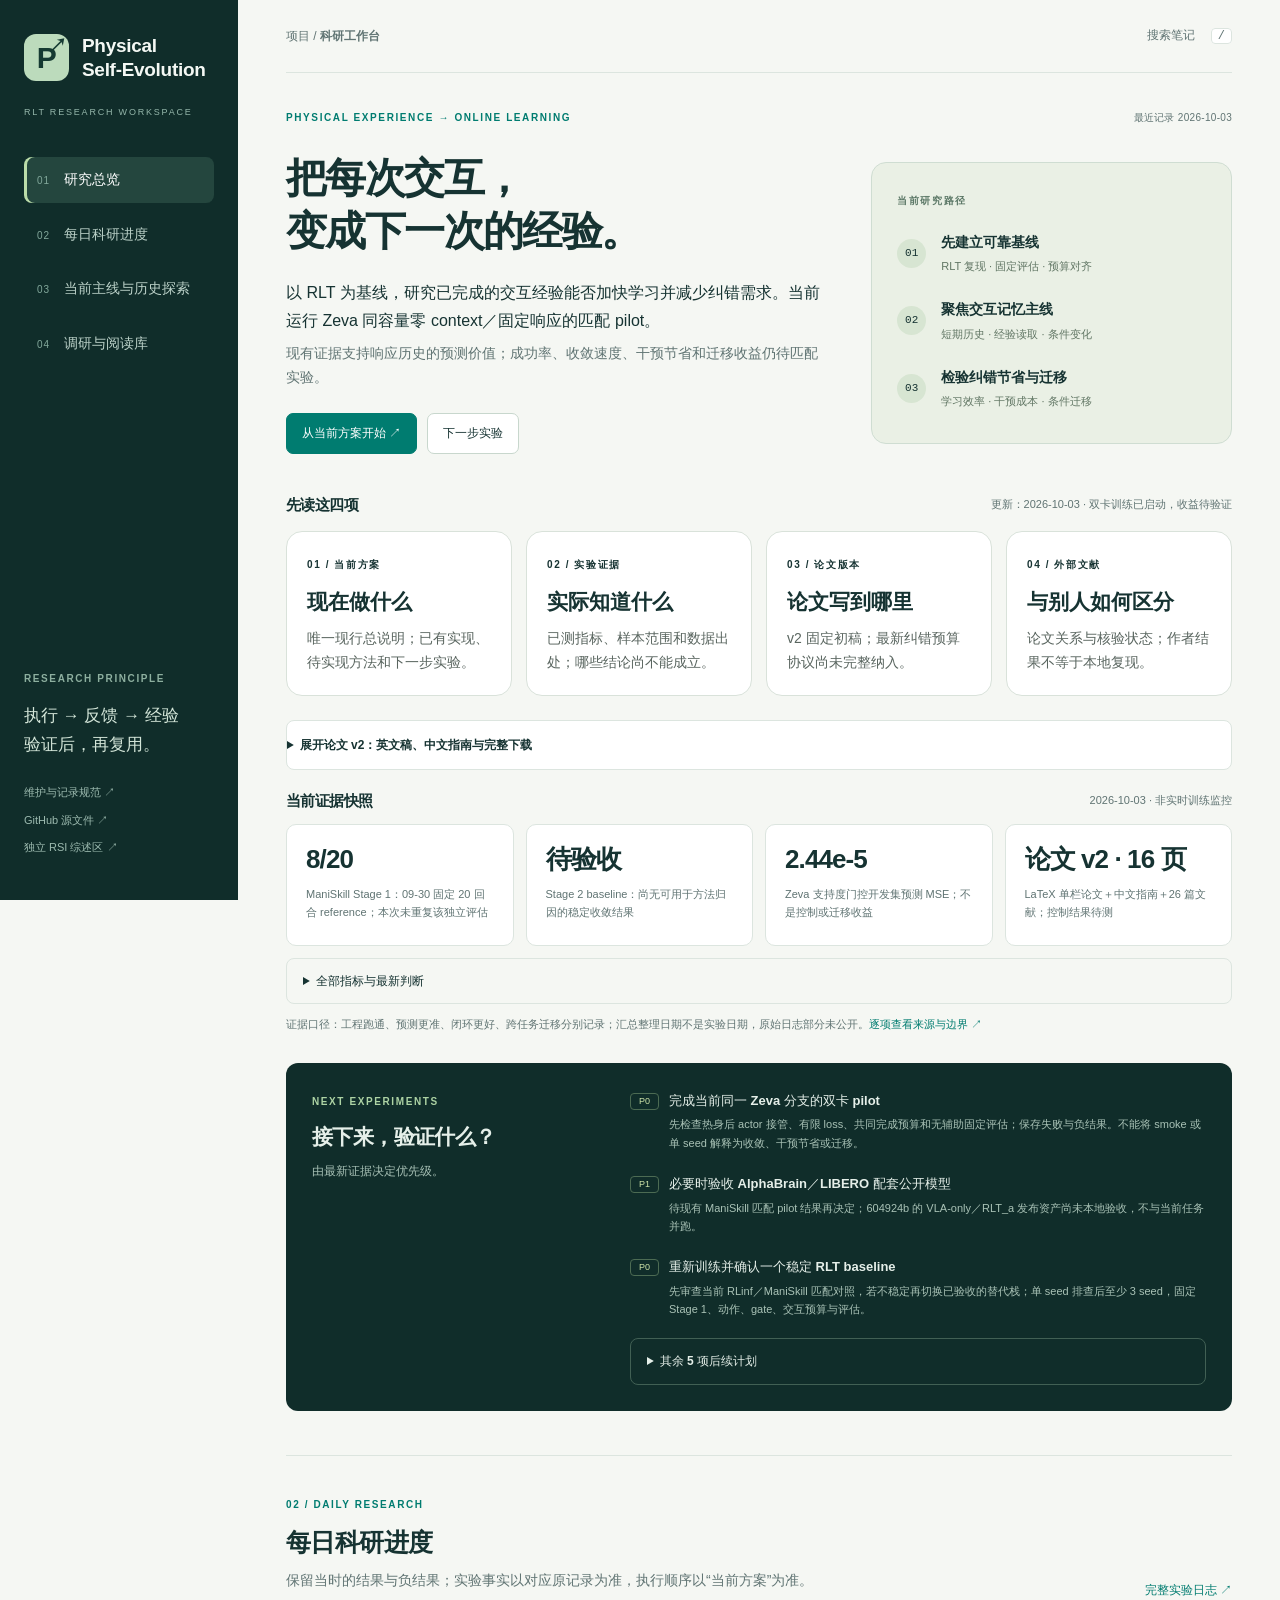
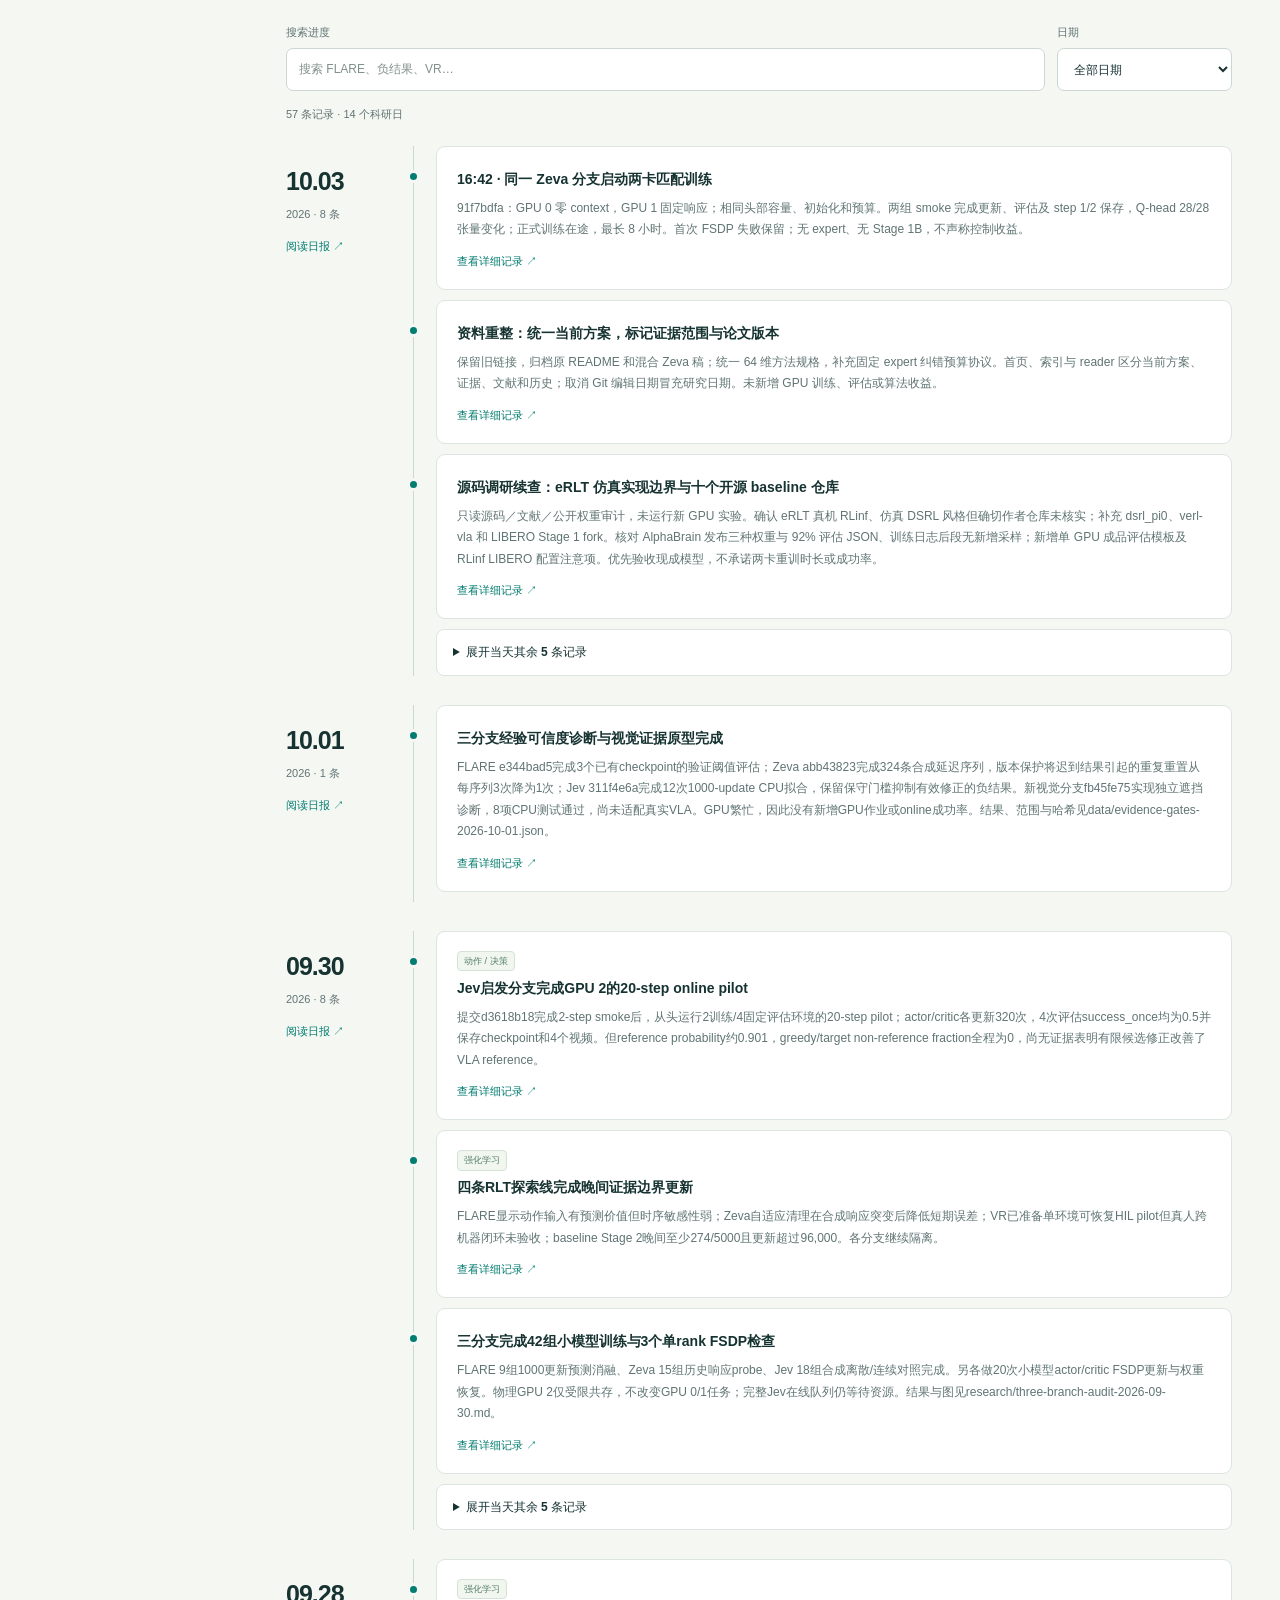
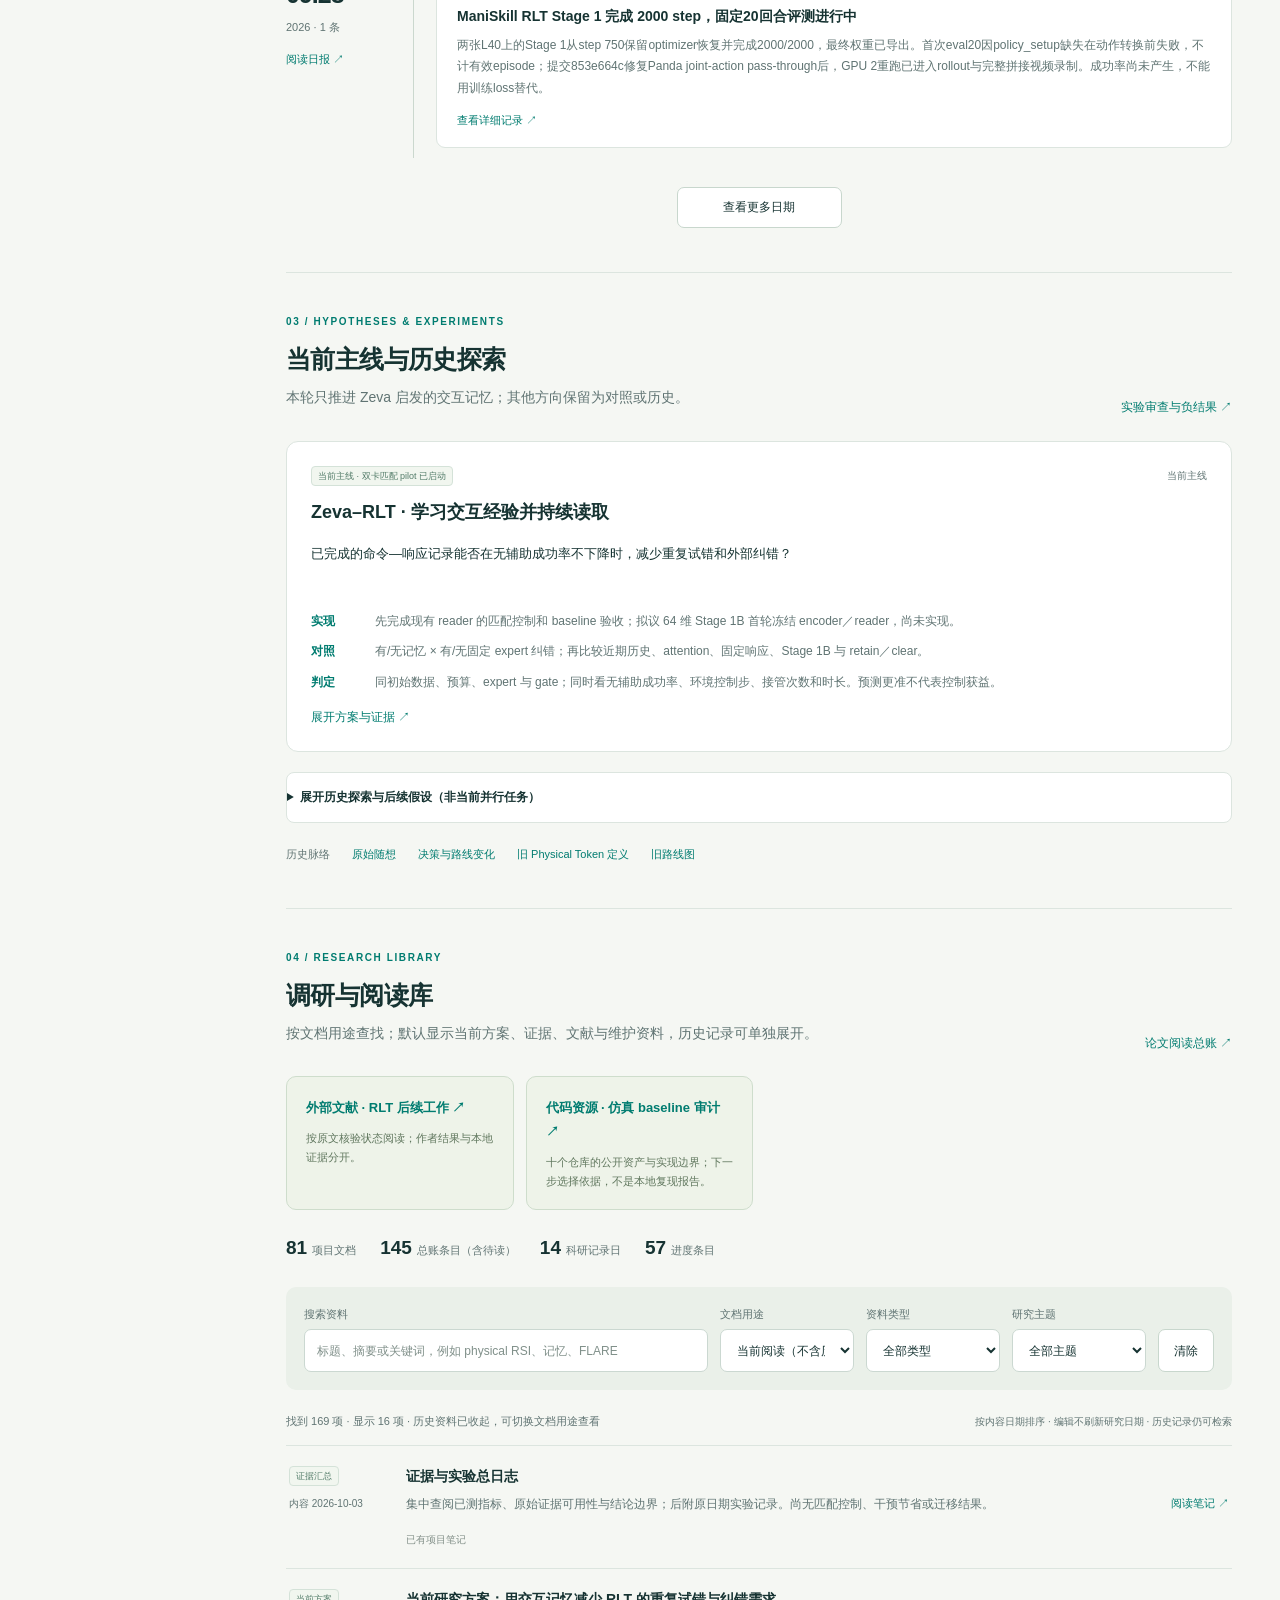
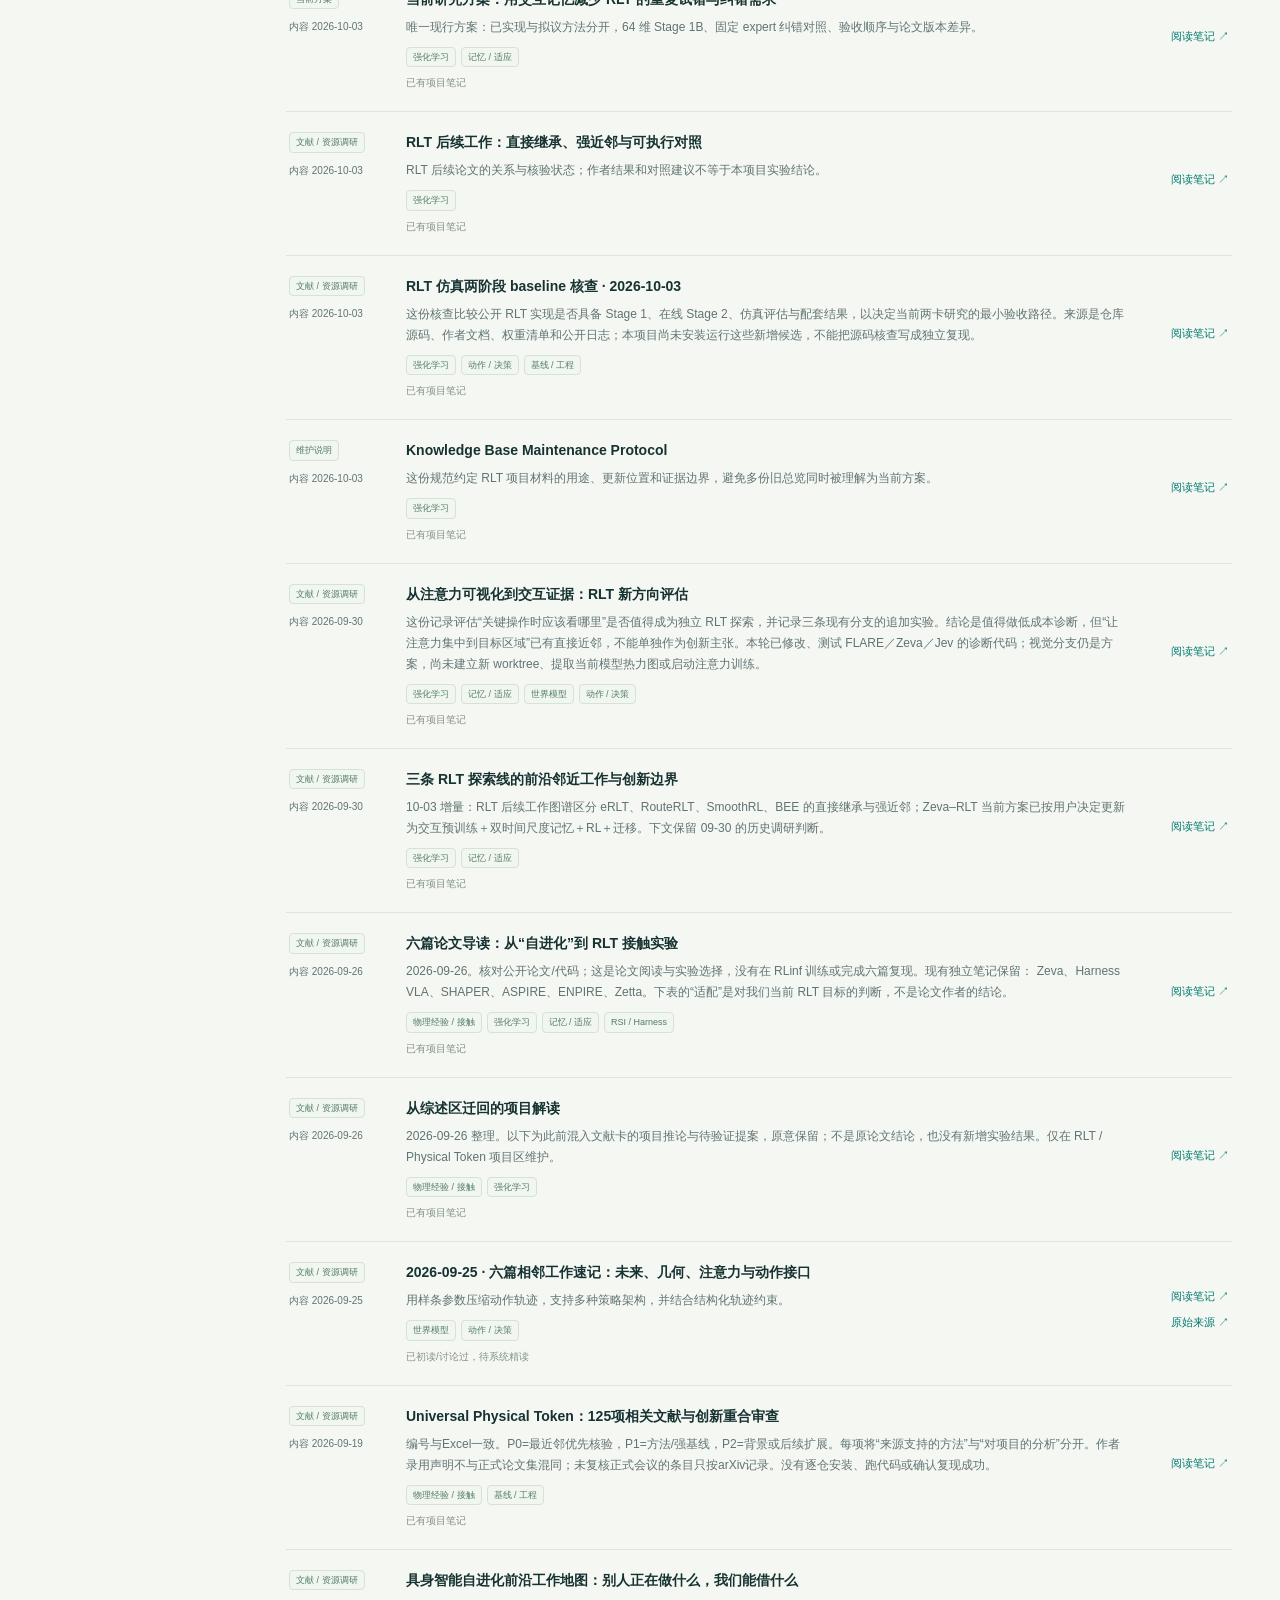
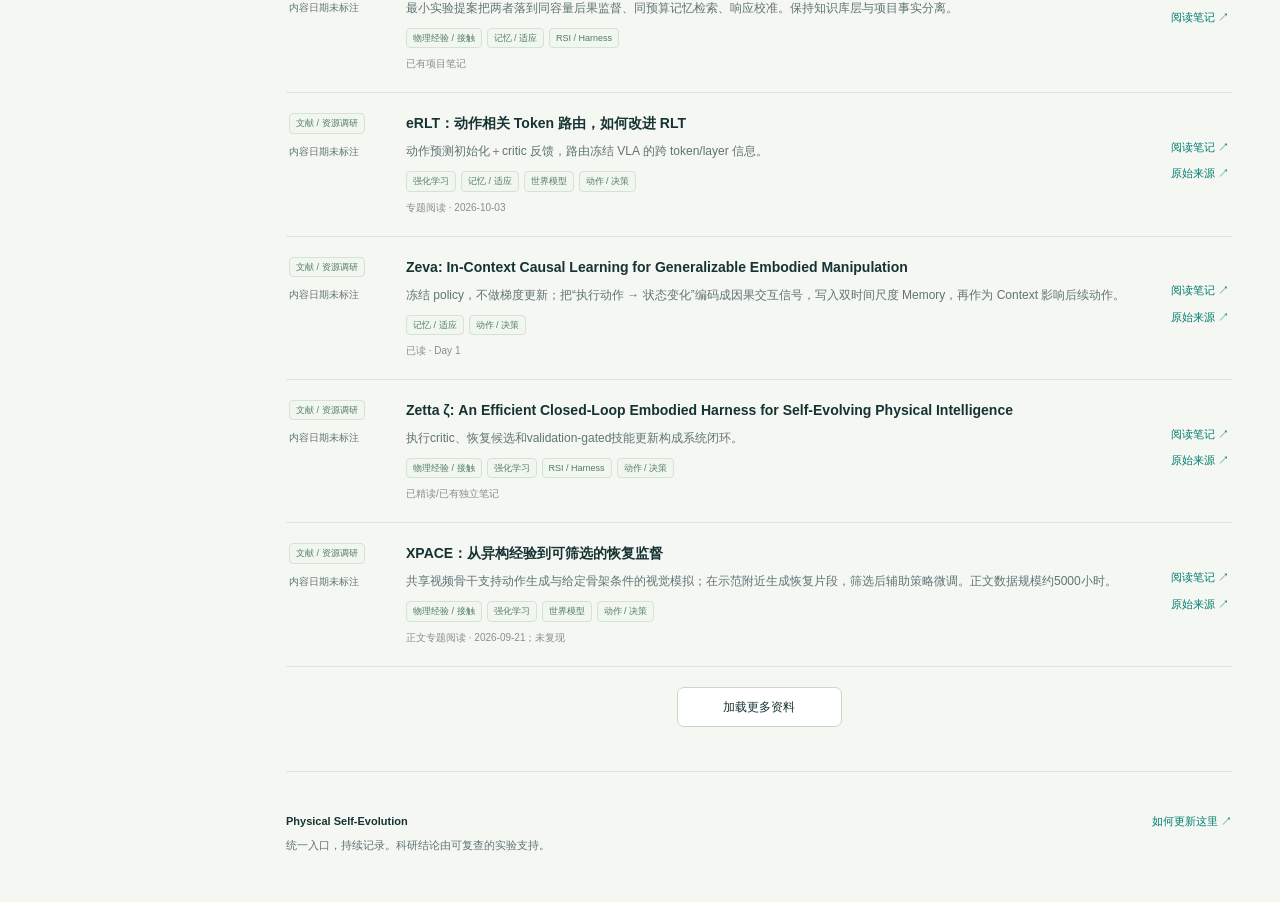
==== commit cf36a438: "docs: record matched Zeva GPU training launch Record the fixed zero-context and response comparison," ====
--- a/index.html
+++ b/index.html
@@ -27,7 +27,7 @@
 <section id="home">
  <div class="eyebrow">PHYSICAL EXPERIENCE → ONLINE LEARNING <span id="asOf">读取最新记录…</span></div>
  <div class="hero-grid"><div><h1>把每次交互，<br>变成下一次的经验。</h1><p id="focus" class="lead">以 RLT 为基线，探索物理经验与持续学习。</p><p id="question" class="muted"></p><div class="actions"><a class="button primary" href="reader.html?path=research/zeva-rlt-implementation-2026-09-26.md">从当前方案开始 ↗</a><a class="button" href="reader.html?path=research/zeva-rlt-implementation-2026-09-26.md#next-experiments">下一步实验</a></div></div><aside class="focus-card"><span class="small-label">当前研究路径</span><ol><li><span>01</span><div><b>先建立可靠基线</b><small>RLT 复现 · 固定评估 · 预算对齐</small></div></li><li><span>02</span><div><b>聚焦交互记忆主线</b><small>短期历史 · 经验读取 · 条件变化</small></div></li><li><span>03</span><div><b>检验纠错节省与迁移</b><small>学习效率 · 干预成本 · 条件迁移</small></div></li></ol></aside></div>
- <div class="section-heading compact"><h2>先读这四项</h2><span class="muted">资料整理：2026-10-03 · 未新增实验</span></div>
+ <div class="section-heading compact"><h2>先读这四项</h2><span class="muted">更新：2026-10-03 · 双卡训练已启动，收益待验证</span></div>
  <div class="reading-route" aria-label="研究阅读顺序">
   <a href="reader.html?path=research/zeva-rlt-implementation-2026-09-26.md"><span class="small-label">01 / 当前方案</span><h3>现在做什么</h3><p>唯一现行总说明；已有实现、待实现方法和下一步实验。</p></a>
   <a href="reader.html?path=research/experiment-log.md#evidence-summary"><span class="small-label">02 / 实验证据</span><h3>实际知道什么</h3><p>已测指标、样本范围和数据出处；哪些结论尚不能成立。</p></a>
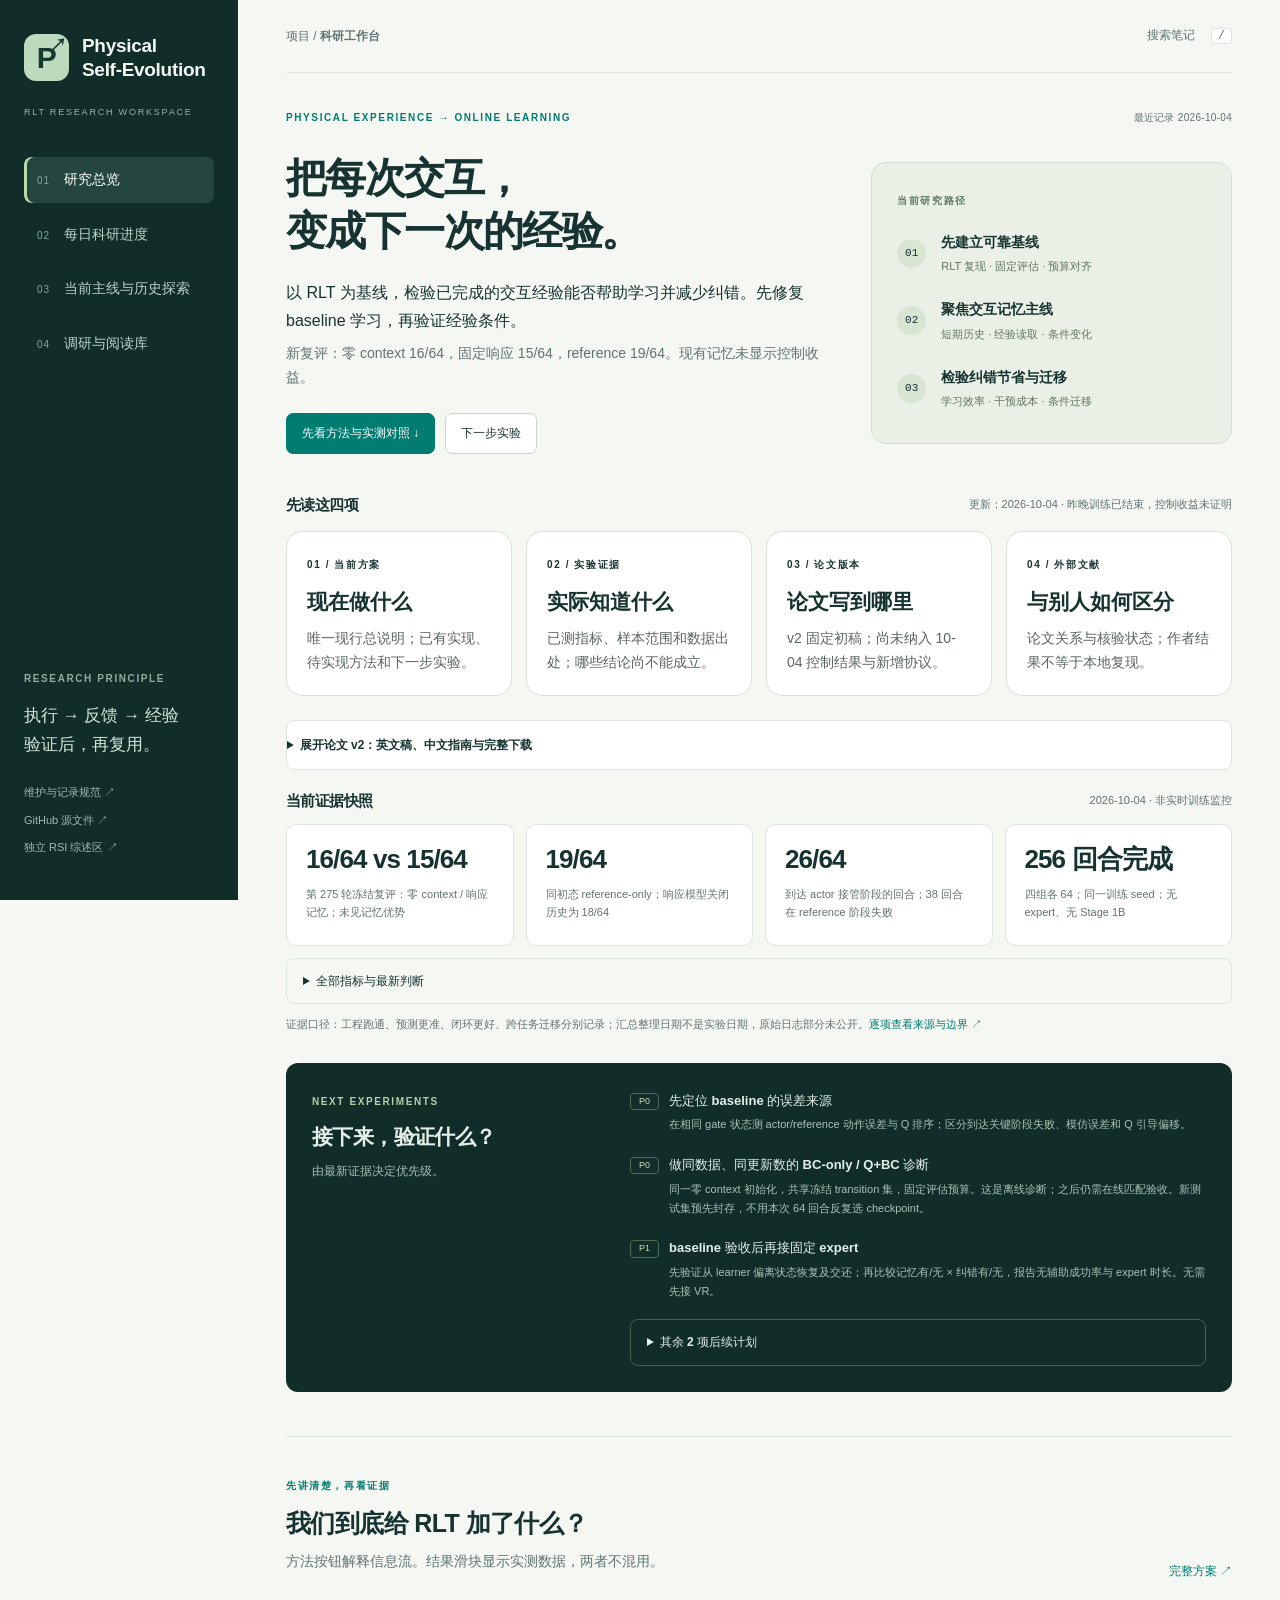
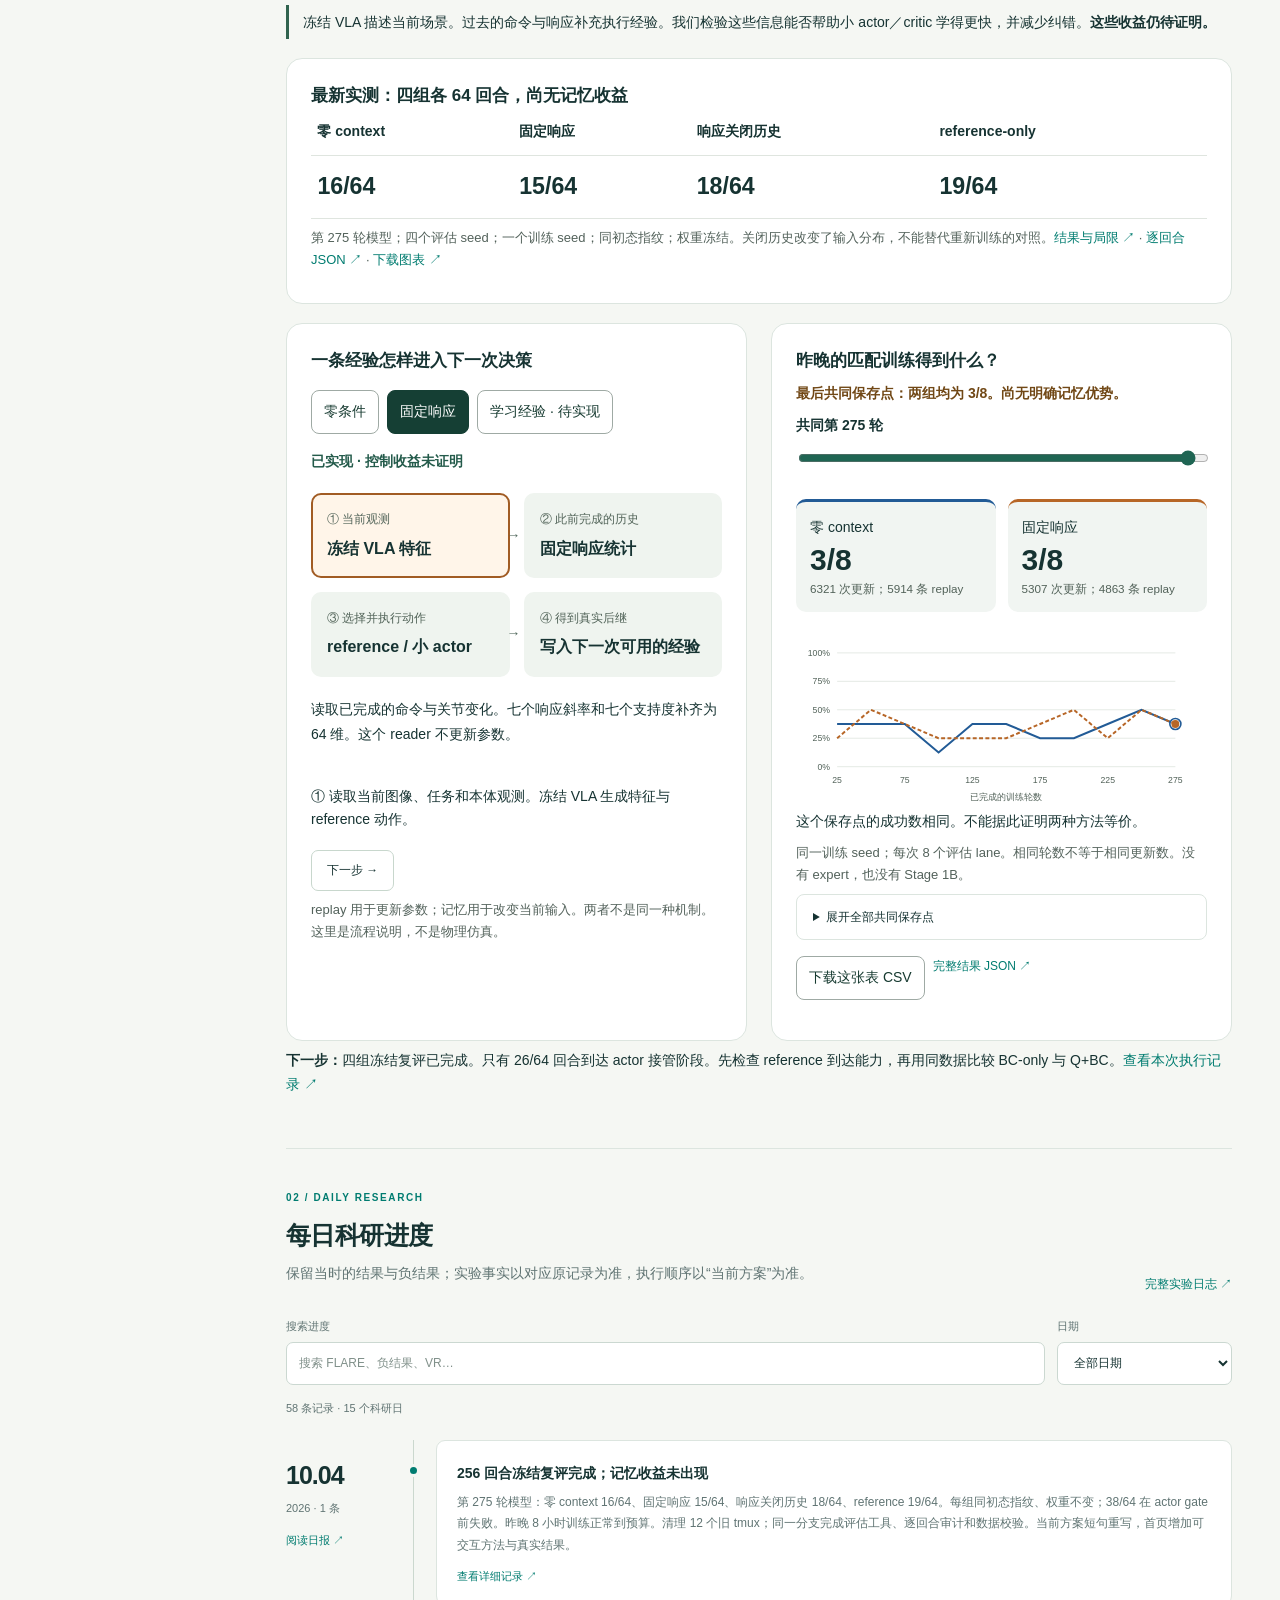
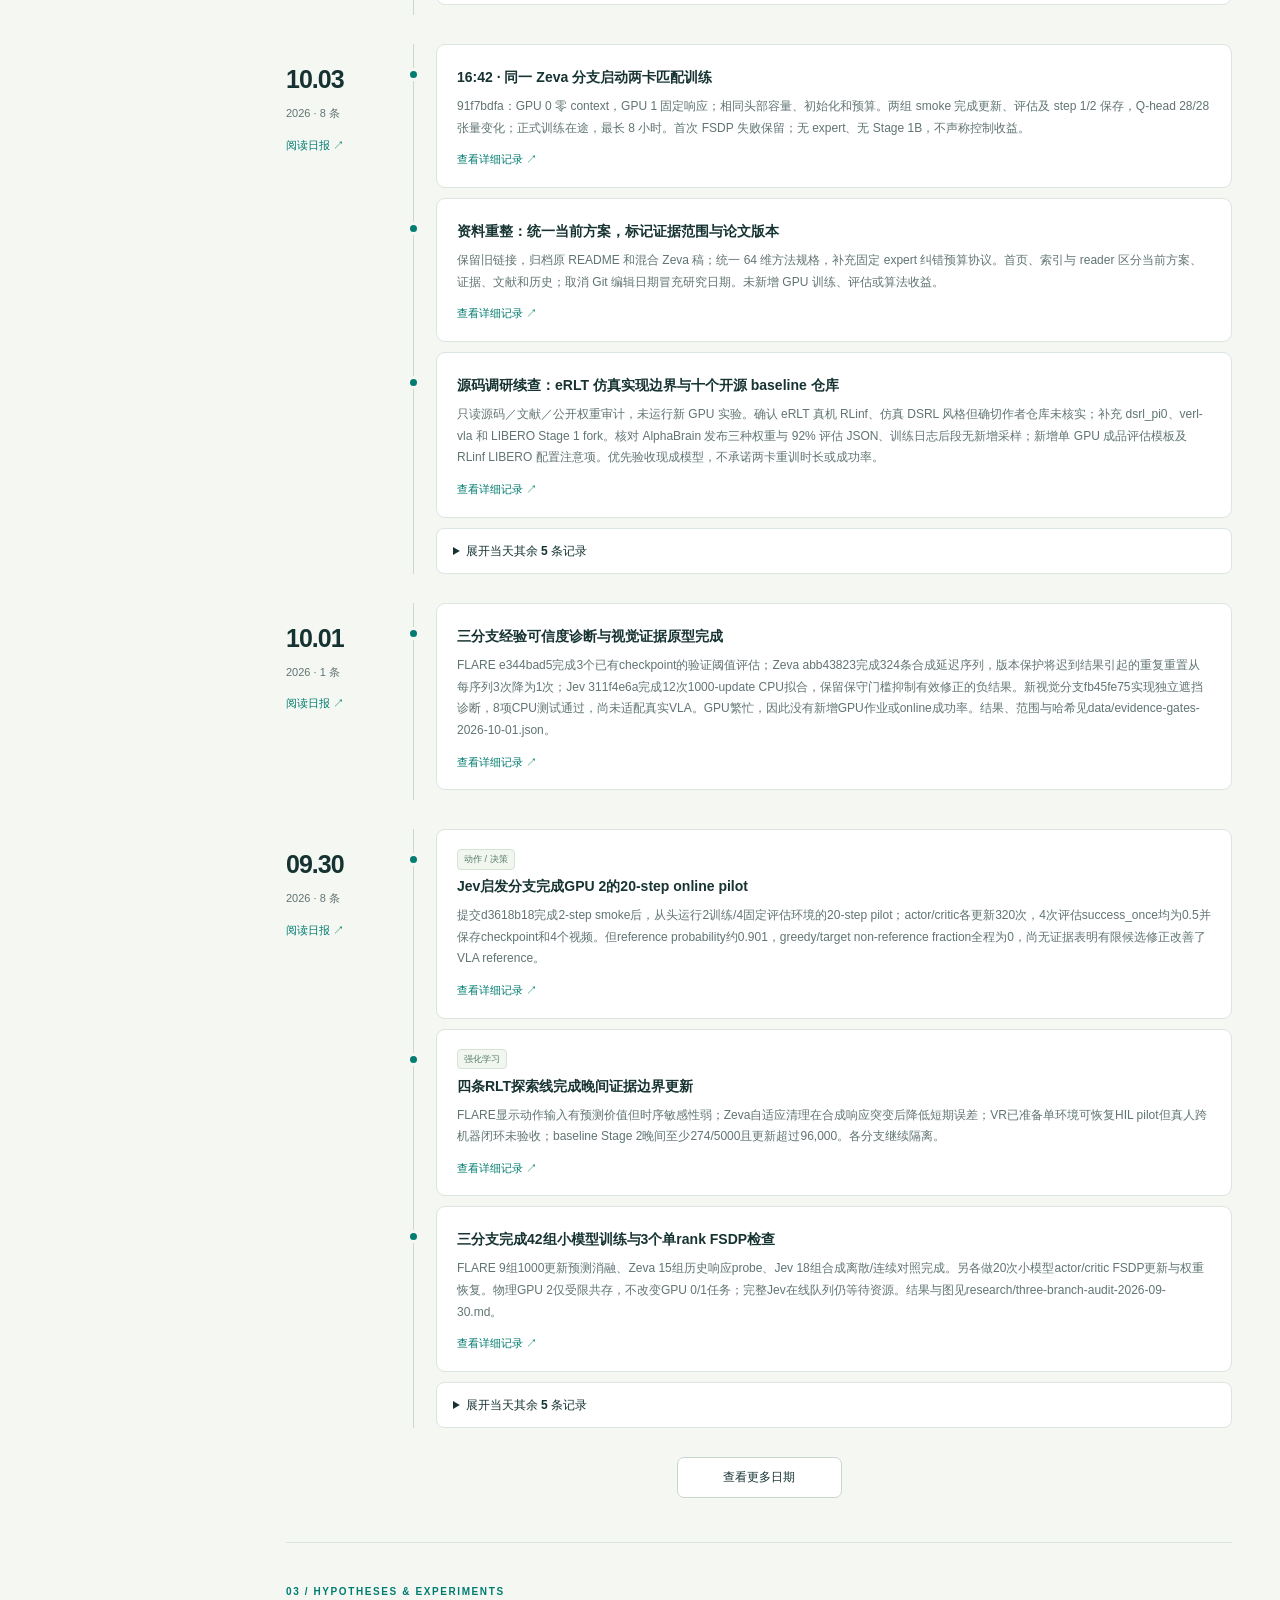
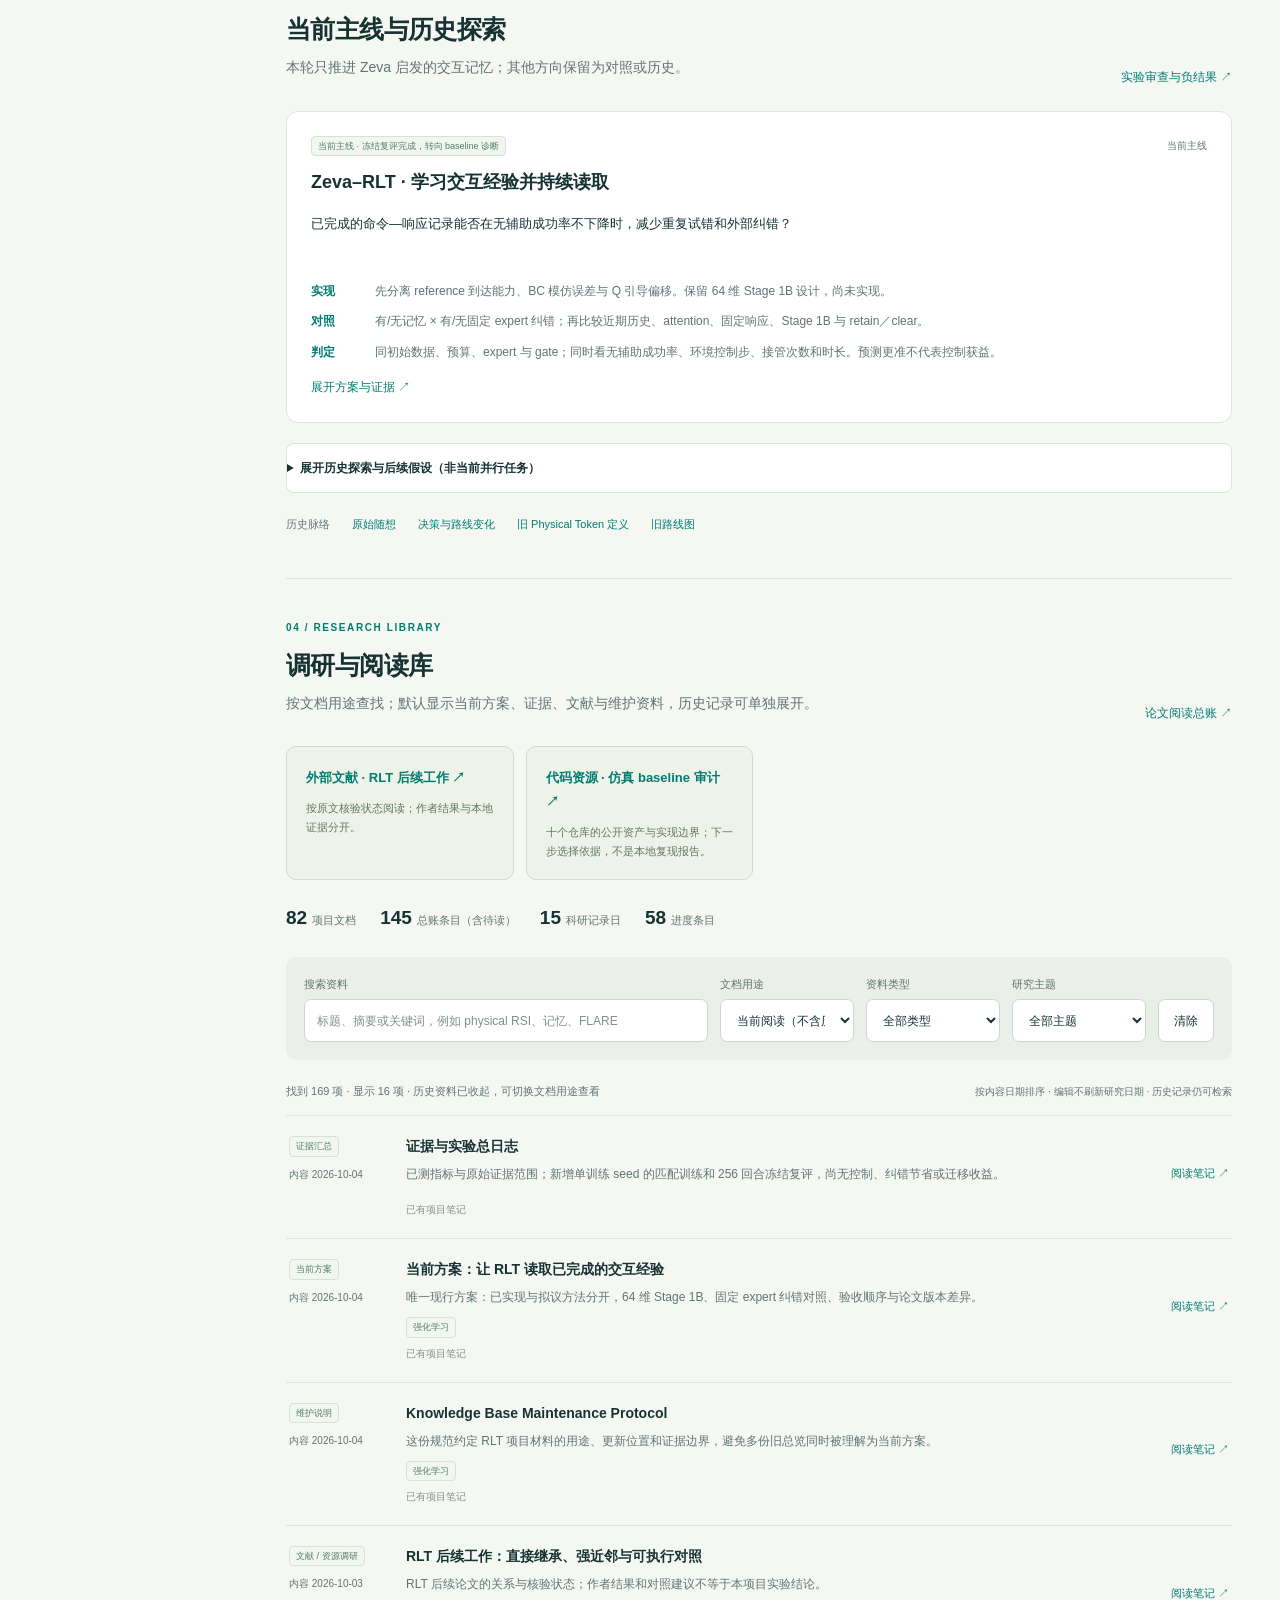
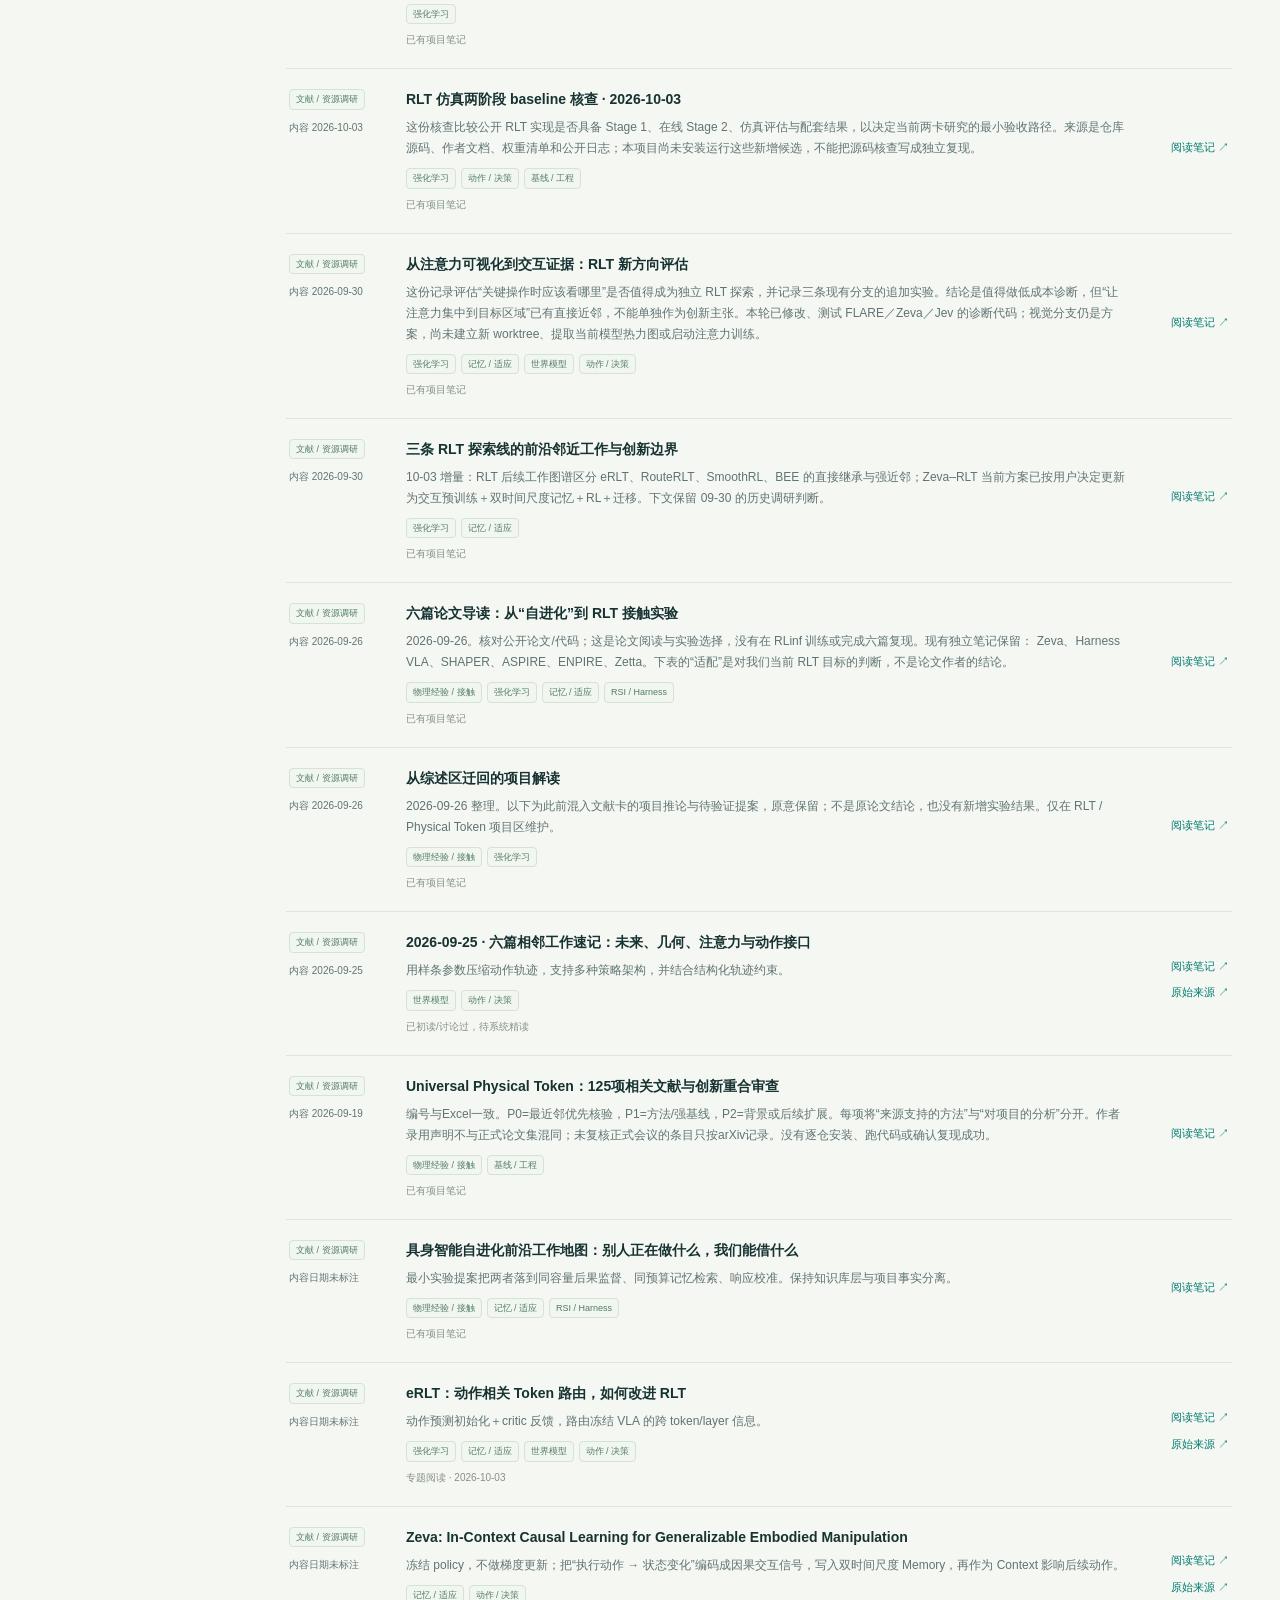
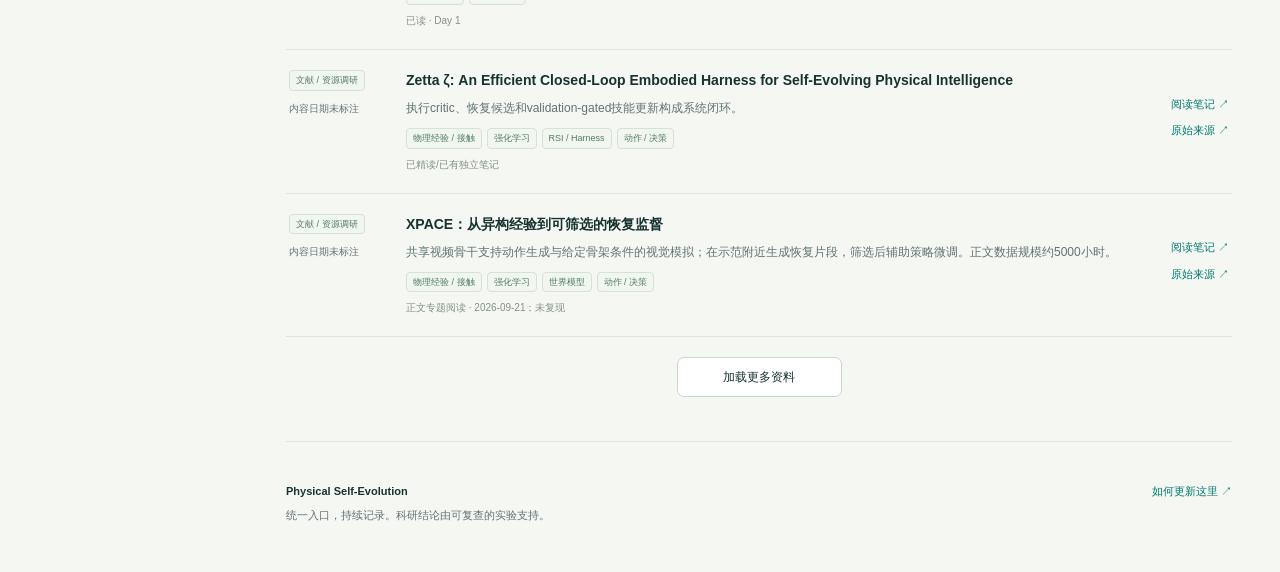
==== commit ac5fbc48: "docs(research): report frozen memory results and clarify current method Publish the completed matche" ====
--- a/index.html
+++ b/index.html
@@ -6,6 +6,7 @@
 <title>RLT 科研工作台 · Physical Self-Evolution</title>
 <link rel="stylesheet" href="assets/hub.css">
 <script src="assets/app.js" defer></script>
+<link rel="stylesheet" href="assets/research-explainer.css"><script src="assets/research-explainer.js" defer></script>
 </head>
 <body>
 <a class="skip" href="#home">跳至主要内容</a>
@@ -26,19 +27,48 @@
 <noscript><p class="notice">启用 JavaScript 可查看进度与筛选资料。也可直接打开 <a href="reader.html?path=research/experiment-log.md">实验总日志</a>或 <a href="research/literature/reading-ledger.md">阅读总账</a>。</p></noscript>
 <section id="home">
  <div class="eyebrow">PHYSICAL EXPERIENCE → ONLINE LEARNING <span id="asOf">读取最新记录…</span></div>
- <div class="hero-grid"><div><h1>把每次交互，<br>变成下一次的经验。</h1><p id="focus" class="lead">以 RLT 为基线，探索物理经验与持续学习。</p><p id="question" class="muted"></p><div class="actions"><a class="button primary" href="reader.html?path=research/zeva-rlt-implementation-2026-09-26.md">从当前方案开始 ↗</a><a class="button" href="reader.html?path=research/zeva-rlt-implementation-2026-09-26.md#next-experiments">下一步实验</a></div></div><aside class="focus-card"><span class="small-label">当前研究路径</span><ol><li><span>01</span><div><b>先建立可靠基线</b><small>RLT 复现 · 固定评估 · 预算对齐</small></div></li><li><span>02</span><div><b>聚焦交互记忆主线</b><small>短期历史 · 经验读取 · 条件变化</small></div></li><li><span>03</span><div><b>检验纠错节省与迁移</b><small>学习效率 · 干预成本 · 条件迁移</small></div></li></ol></aside></div>
- <div class="section-heading compact"><h2>先读这四项</h2><span class="muted">更新：2026-10-03 · 双卡训练已启动，收益待验证</span></div>
+ <div class="hero-grid"><div><h1>把每次交互，<br>变成下一次的经验。</h1><p id="focus" class="lead">以 RLT 为基线，探索物理经验与持续学习。</p><p id="question" class="muted"></p><div class="actions"><a class="button primary" href="#understand">先看方法与实测对照 ↓</a><a class="button" href="reader.html?path=research/zeva-rlt-implementation-2026-09-26.md#next-experiments">下一步实验</a></div></div><aside class="focus-card"><span class="small-label">当前研究路径</span><ol><li><span>01</span><div><b>先建立可靠基线</b><small>RLT 复现 · 固定评估 · 预算对齐</small></div></li><li><span>02</span><div><b>聚焦交互记忆主线</b><small>短期历史 · 经验读取 · 条件变化</small></div></li><li><span>03</span><div><b>检验纠错节省与迁移</b><small>学习效率 · 干预成本 · 条件迁移</small></div></li></ol></aside></div>
+ <div class="section-heading compact"><h2>先读这四项</h2><span class="muted">更新：2026-10-04 · 昨晚训练已结束，控制收益未证明</span></div>
  <div class="reading-route" aria-label="研究阅读顺序">
   <a href="reader.html?path=research/zeva-rlt-implementation-2026-09-26.md"><span class="small-label">01 / 当前方案</span><h3>现在做什么</h3><p>唯一现行总说明；已有实现、待实现方法和下一步实验。</p></a>
   <a href="reader.html?path=research/experiment-log.md#evidence-summary"><span class="small-label">02 / 实验证据</span><h3>实际知道什么</h3><p>已测指标、样本范围和数据出处；哪些结论尚不能成立。</p></a>
-  <a href="research/papers/interaction-memory-2026-10-03/index.html"><span class="small-label">03 / 论文版本</span><h3>论文写到哪里</h3><p>v2 固定初稿；最新纠错预算协议尚未完整纳入。</p></a>
+  <a href="research/papers/interaction-memory-2026-10-03/index.html"><span class="small-label">03 / 论文版本</span><h3>论文写到哪里</h3><p>v2 固定初稿；尚未纳入 10-04 控制结果与新增协议。</p></a>
   <a href="reader.html?path=research/literature/rlt-followups.md"><span class="small-label">04 / 外部文献</span><h3>与别人如何区分</h3><p>论文关系与核验状态；作者结果不等于本地复现。</p></a>
  </div>
- <details class="paper-details"><summary>展开论文 v2：英文稿、中文指南与完整下载</summary><div class="publication-panel" aria-labelledby="manuscriptTitle"><div><span class="small-label">MANUSCRIPT v2 · 2026-10-03</span><h2 id="manuscriptTitle">IM-RLT：英文论文 v2 与实验指南</h2><p>按 eRLT／SmoothRL 的单栏论文结构重写，LaTeX 编译为 16 页，含 2 幅图、7 张表和 26 篇文献。现有诊断与待测控制结果明确分开。</p><p class="muted">版本差异：最新固定 expert 恢复与四组纠错预算协议见<a href="reader.html?path=research/zeva-rlt-implementation-2026-09-26.md#versions">当前方案</a>；v2 尚未完整纳入。</p></div><div class="publication-links"><a class="button primary" href="research/papers/interaction-memory-2026-10-03/paper_en.html">阅读英文论文 v2 ↗</a><a class="button" href="research/papers/interaction-memory-2026-10-03/paper_en.pdf">英文 PDF ↓</a><a class="button" href="research/papers/interaction-memory-2026-10-03/experiment_guide_zh.html">中文实验指南 ↗</a><a class="button" href="research/papers/interaction-memory-2026-10-03/experiment_guide_zh.pdf">中文 PDF ↓</a><a class="text-link" href="research/papers/interaction-memory-2026-10-03/index.html">框架图、LaTeX、文献与完整下载 ↗</a></div></div>
+ <details class="paper-details"><summary>展开论文 v2：英文稿、中文指南与完整下载</summary><div class="publication-panel" aria-labelledby="manuscriptTitle"><div><span class="small-label">MANUSCRIPT v2 · 2026-10-03</span><h2 id="manuscriptTitle">IM-RLT：英文论文 v2 与实验指南</h2><p>按 eRLT／SmoothRL 的单栏论文结构重写，LaTeX 编译为 16 页，含 2 幅图、7 张表和 26 篇文献。现有诊断与待测控制结果明确分开。</p><p class="muted">版本差异：10-04 控制结果及最新纠错预算协议见<a href="reader.html?path=research/zeva-rlt-implementation-2026-09-26.md#versions">当前方案</a>；v2 尚未完整纳入。</p></div><div class="publication-links"><a class="button primary" href="research/papers/interaction-memory-2026-10-03/paper_en.html">阅读英文论文 v2 ↗</a><a class="button" href="research/papers/interaction-memory-2026-10-03/paper_en.pdf">英文 PDF ↓</a><a class="button" href="research/papers/interaction-memory-2026-10-03/experiment_guide_zh.html">中文实验指南 ↗</a><a class="button" href="research/papers/interaction-memory-2026-10-03/experiment_guide_zh.pdf">中文 PDF ↓</a><a class="text-link" href="research/papers/interaction-memory-2026-10-03/index.html">框架图、LaTeX、文献与完整下载 ↗</a></div></div>
  </details>
  <div id="status"><div class="section-heading compact"><h2>当前证据快照</h2><span id="statusDate" class="muted"></span></div><div id="statusMetrics" class="metrics"><p class="muted">正在加载…</p></div><details class="more-evidence"><summary>全部指标与最新判断</summary><div id="allEvidence"></div></details><p class="evidence-rule">证据口径：工程跑通、预测更准、闭环更好、跨任务迁移分别记录；汇总整理日期不是实验日期，原始日志部分未公开。<a href="reader.html?path=research/experiment-log.md#evidence-summary">逐项查看来源与边界 ↗</a></p></div>
  <div id="plan" class="next-panel"><div><span class="small-label">NEXT EXPERIMENTS</span><h2>接下来，验证什么？</h2><p class="muted">由最新证据决定优先级。</p></div><div id="nextActions"></div></div>
 </section>
+<section id="understand" class="explainer">
+ <div class="section-heading"><div><div class="eyebrow">先讲清楚，再看证据</div><h2>我们到底给 RLT 加了什么？</h2><p class="muted">方法按钮解释信息流。结果滑块显示实测数据，两者不混用。</p></div><a class="text-link" href="reader.html?path=research/zeva-rlt-implementation-2026-09-26.md">完整方案 ↗</a></div>
+ <p class="ex-pitch">冻结 VLA 描述当前场景。过去的命令与响应补充执行经验。我们检验这些信息能否帮助小 actor／critic 学得更快，并减少纠错。<strong>这些收益仍待证明。</strong></p>
+ <div class="ex-panel ex-latest"><h3>最新实测：四组各 64 回合，尚无记忆收益</h3><div class="ex-table-wrap"><table><thead><tr><th>零 context</th><th>固定响应</th><th>响应关闭历史</th><th>reference-only</th></tr></thead><tbody><tr><td data-label="零 context"><strong>16/64</strong></td><td data-label="固定响应"><strong>15/64</strong></td><td data-label="响应关闭历史"><strong>18/64</strong></td><td data-label="reference-only"><strong>19/64</strong></td></tr></tbody></table></div><p class="ex-foot">第 275 轮模型；四个评估 seed；一个训练 seed；同初态指纹；权重冻结。关闭历史改变了输入分布，不能替代重新训练的对照。<a href="reader.html?path=research/progress-2026-10-04.md">结果与局限 ↗</a> · <a href="data/zeva-frozen-eval-2026-10-04.json">逐回合 JSON ↗</a> · <a href="research/figures/zeva-results-2026-10-04.svg">下载图表 ↗</a></p></div>
+ <div class="explainer-grid">
+  <article class="ex-panel"><h3>一条经验怎样进入下一次决策</h3>
+   <div class="ex-choice" role="group" aria-label="选择方法"><button type="button" data-method="zero" aria-pressed="false">零条件</button><button type="button" data-method="response" aria-pressed="true">固定响应</button><button type="button" data-method="learned" aria-pressed="false">学习经验 · 待实现</button></div>
+   <p id="methodStatus" class="ex-status" aria-live="polite"></p>
+   <div class="ex-flow" aria-label="先读取过去，再执行动作，最后记录后果">
+    <div class="ex-node" data-flow-step="0"><span>① 当前观测</span><b>冻结 VLA 特征</b></div>
+    <div class="ex-node" data-flow-step="1"><span>② 此前完成的历史</span><b id="conditionName">固定响应统计</b></div>
+    <div class="ex-node" data-flow-step="2"><span>③ 选择并执行动作</span><b>reference / 小 actor</b></div>
+    <div class="ex-node" data-flow-step="3"><span>④ 得到真实后继</span><b>写入下一次可用的经验</b></div>
+   </div>
+   <p id="methodDetail" class="ex-detail"></p><p id="flowDetail" aria-live="polite"></p><button id="advanceFlow" type="button" class="button ex-step">下一步 →</button>
+   <p class="ex-foot">replay 用于更新参数；记忆用于改变当前输入。两者不是同一种机制。这里是流程说明，不是物理仿真。</p>
+  </article>
+  <article class="ex-panel"><h3>昨晚的匹配训练得到什么？</h3><p class="ex-evidence">最后共同保存点：两组均为 3/8。尚无明确记忆优势。</p>
+   <label for="checkpointSlider"><b id="checkpointLabel">共同第 275 轮</b></label><input id="checkpointSlider" class="ex-range" type="range" min="0" max="10" step="1" value="10" aria-label="选择共同 checkpoint">
+   <div class="ex-result" aria-live="polite"><article class="zero"><span>零 context</span><strong id="zeroResult">3/8</strong><small id="zeroBudget"></small></article><article class="response"><span>固定响应</span><strong id="responseResult">3/8</strong><small id="responseBudget"></small></article></div>
+   <div id="trainingCurve"></div><p id="checkpointInterpretation" class="ex-caption" aria-live="polite"></p>
+   <p class="ex-foot">同一训练 seed；每次 8 个评估 lane。相同轮数不等于相同更新数。没有 expert，也没有 Stage 1B。</p>
+   <details><summary>展开全部共同保存点</summary><div class="ex-table-wrap"><table><thead><tr><th>轮数</th><th>零条件</th><th>固定响应</th><th>更新数：零 / 响应</th></tr></thead><tbody id="checkpointTable"></tbody></table></div></details>
+   <div class="ex-choice"><button id="downloadResults" type="button">下载这张表 CSV</button><a class="text-link" href="data/zeva-matched-results-2026-10-04.json">完整结果 JSON ↗</a></div>
+  </article>
+ </div>
+ <p class="ex-caption"><b>下一步：</b>四组冻结复评已完成。只有 26/64 回合到达 actor 接管阶段。先检查 reference 到达能力，再用同数据比较 BC-only 与 Q+BC。<a href="reader.html?path=research/progress-2026-10-04.md">查看本次执行记录 ↗</a></p>
+</section>
+
 <section id="logs">
  <div class="section-heading"><div><div class="eyebrow">02 / DAILY RESEARCH</div><h2>每日科研进度</h2><p class="muted">保留当时的结果与负结果；实验事实以对应原记录为准，执行顺序以“当前方案”为准。</p></div><a class="text-link" href="reader.html?path=research/experiment-log.md">完整实验日志 ↗</a></div>
  <div class="toolbar"><label class="search-label"><span>搜索进度</span><input id="progressSearch" type="search" placeholder="搜索 FLARE、负结果、VR…"></label><label><span>日期</span><select id="progressDate"><option value="all">全部日期</option></select></label></div>
--- a/assets/research-explainer.css
+++ b/assets/research-explainer.css
@@ -0,0 +1,3 @@
+.explainer{scroll-margin-top:90px}.explainer-grid{display:grid;grid-template-columns:1fr 1fr;gap:24px}.ex-panel{border:1px solid var(--line,#dcded8);border-radius:16px;padding:24px;background:var(--card,#fff)}.ex-panel h3{margin-top:0}.ex-choice{display:flex;flex-wrap:wrap;gap:8px;margin:16px 0}.ex-choice button{border:1px solid #9faaa4;background:#fff;border-radius:8px;padding:9px 12px;font:inherit;cursor:pointer;color:#163a30}.ex-choice button[aria-pressed=true]{background:#153f34;color:#fff;border-color:#153f34}.ex-status{font-weight:650;color:#245b4b}.ex-flow{display:grid;grid-template-columns:1fr 1fr;gap:14px;margin:20px 0}.ex-node{position:relative;background:#eff4ef;border-radius:10px;padding:14px;border:2px solid transparent}.ex-node span{display:block;font-size:12px;color:#526459;margin-bottom:5px}.ex-node b{font-size:16px}.ex-node.active{border-color:#a15c24;background:#fff5e9}.ex-node:nth-child(odd)::after{content:'→';position:absolute;right:-13px;top:35%;color:#536a5e}.ex-detail{min-height:80px;line-height:1.8}.ex-step{margin-top:10px}.ex-foot{font-size:13px;color:#53625b;line-height:1.7}.ex-range{width:100%;accent-color:#1f6553;min-height:28px}.ex-result{display:grid;grid-template-columns:1fr 1fr;gap:12px;margin:14px 0}.ex-result article{padding:14px;border-radius:10px;background:#f1f5f2}.ex-result strong{display:block;font-size:30px;line-height:1.3}.ex-result small{display:block;color:#526259;line-height:1.65}.ex-result .response{border-top:3px solid #b76627}.ex-result .zero{border-top:3px solid #225b96}.ex-chart{width:100%;height:auto;display:block}.ex-caption{font-size:14px;line-height:1.7}.ex-pitch{border-left:3px solid #30634e;padding:4px 14px;line-height:1.9}.ex-evidence{font-weight:650;color:#714816}.ex-table-wrap{overflow-x:auto}.ex-table-wrap table{width:100%;border-collapse:collapse;font-size:14px}.ex-table-wrap th,.ex-table-wrap td{text-align:left;border-bottom:1px solid #dfe5df;padding:9px}.ex-table-wrap th{white-space:nowrap}.ex-panel button:focus-visible,.ex-range:focus-visible{outline:3px solid #ba6b24;outline-offset:3px}@media(max-width:800px){.explainer-grid{grid-template-columns:1fr}.ex-panel{padding:18px}.ex-detail{min-height:0}}@media(prefers-reduced-motion:reduce){.explainer *{transition:none!important;animation:none!important}}
+.ex-latest{margin:1.2rem 0}.ex-latest table{width:100%;text-align:left;border-collapse:collapse}.ex-latest th,.ex-latest td{padding:.7rem .4rem;border-bottom:1px solid #dfe5df}.ex-latest strong{font-size:1.45rem}
+@media(max-width:600px){.ex-latest thead{display:none}.ex-latest tr{display:grid;grid-template-columns:1fr 1fr}.ex-latest td:before{content:attr(data-label);display:block;font-size:.82rem;font-weight:600;margin-bottom:.3rem}.ex-latest table{min-width:0}}
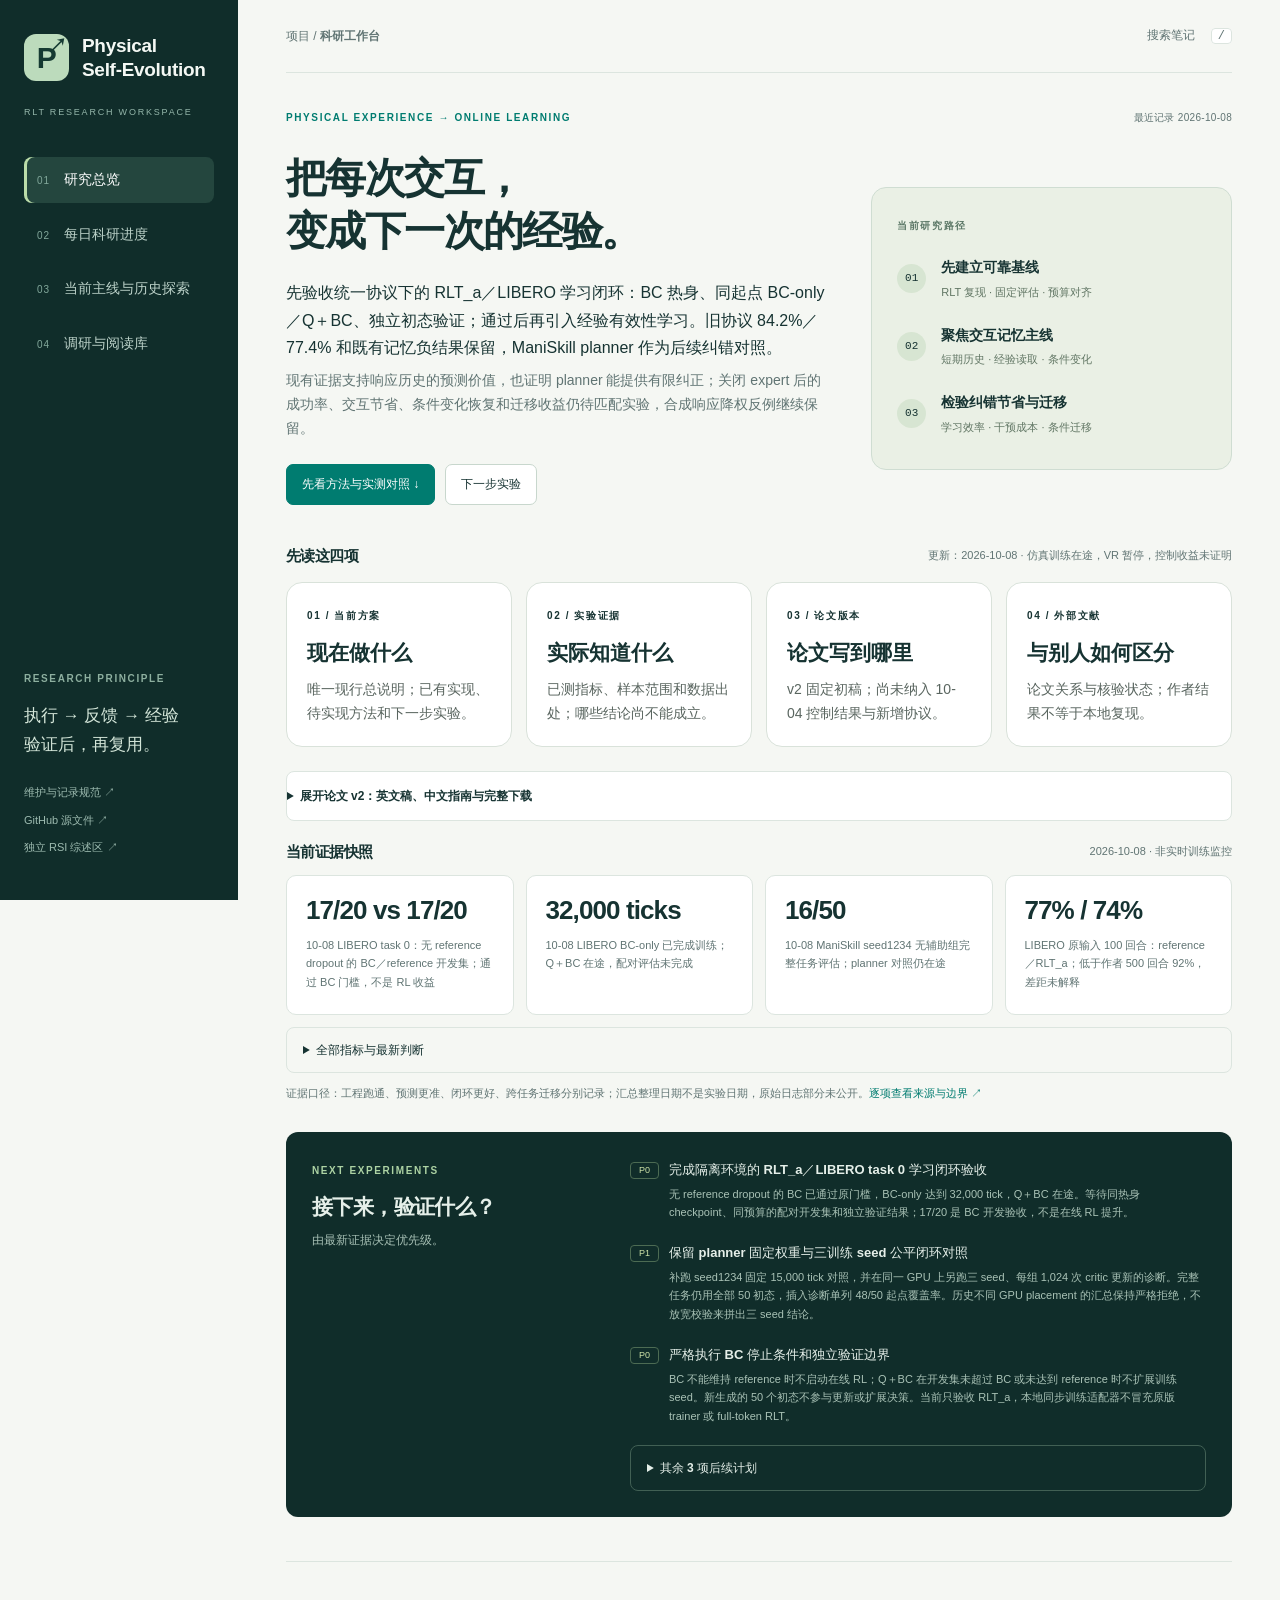
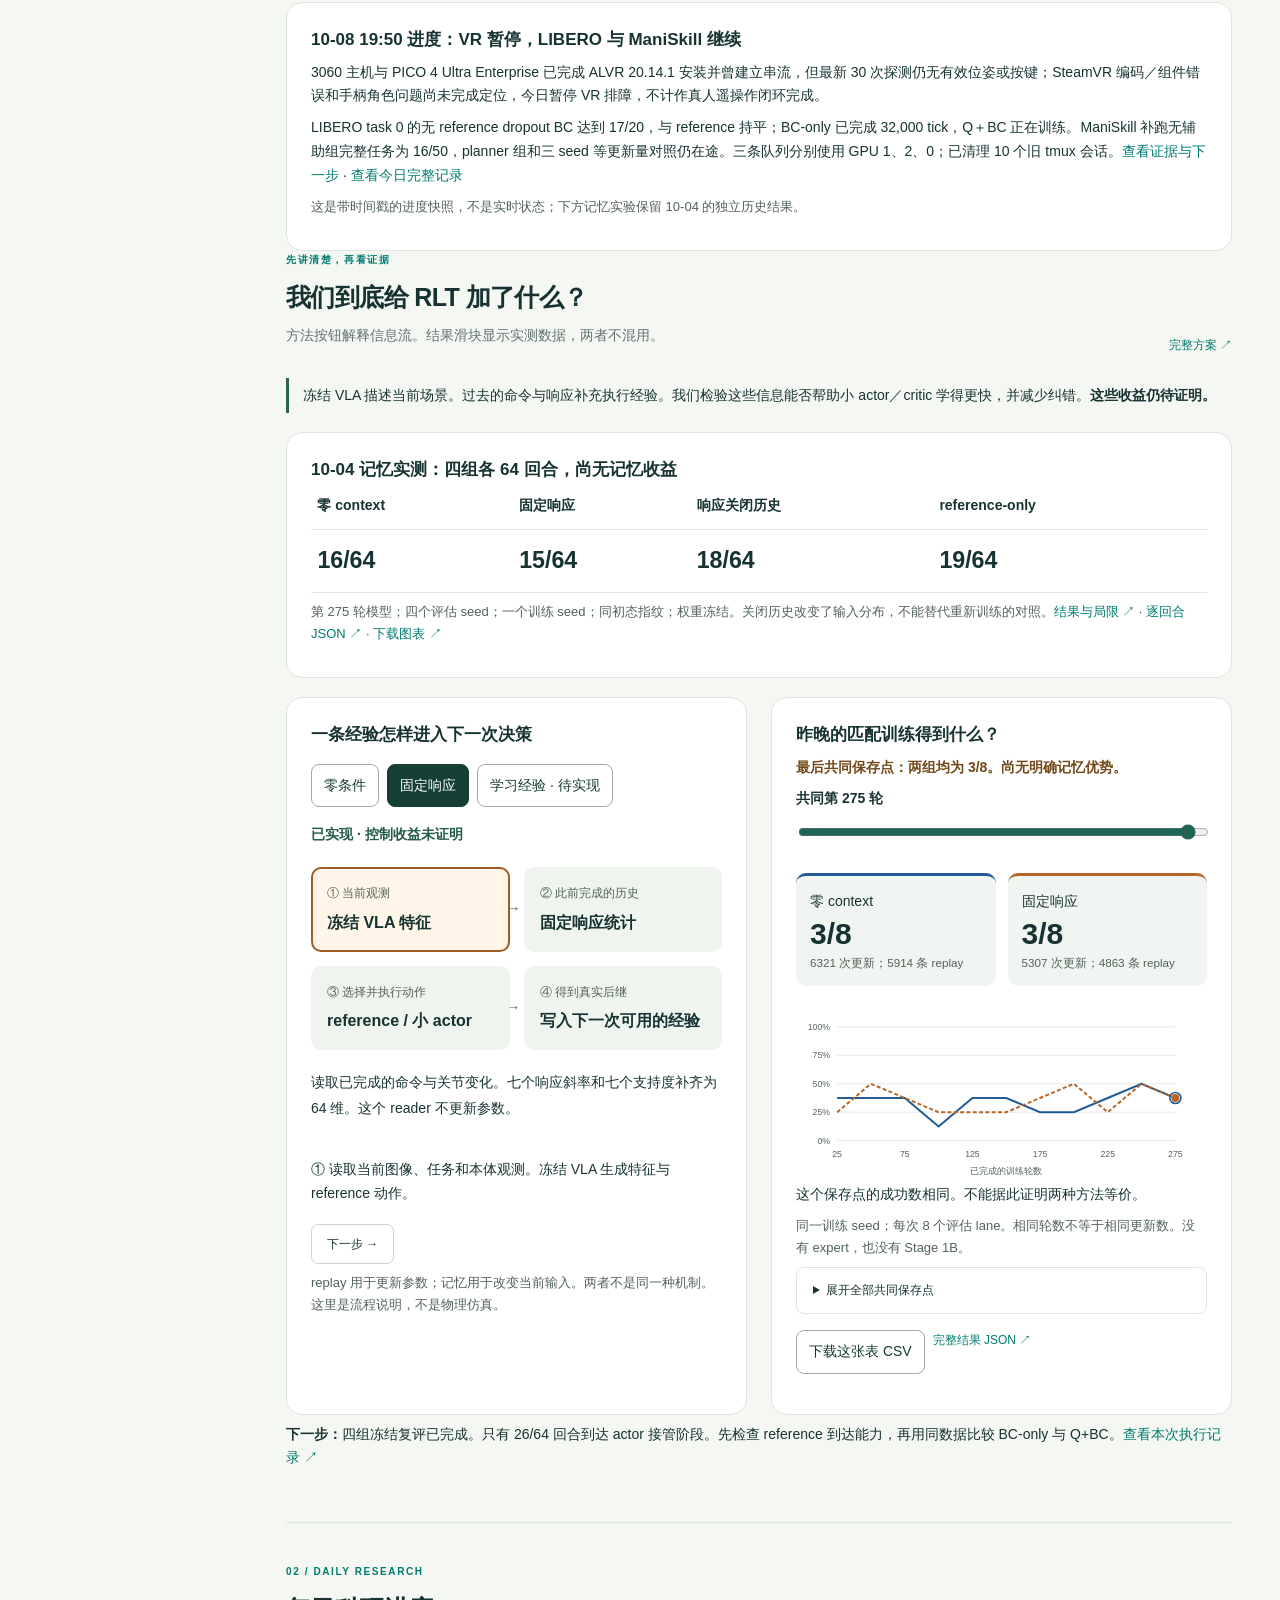
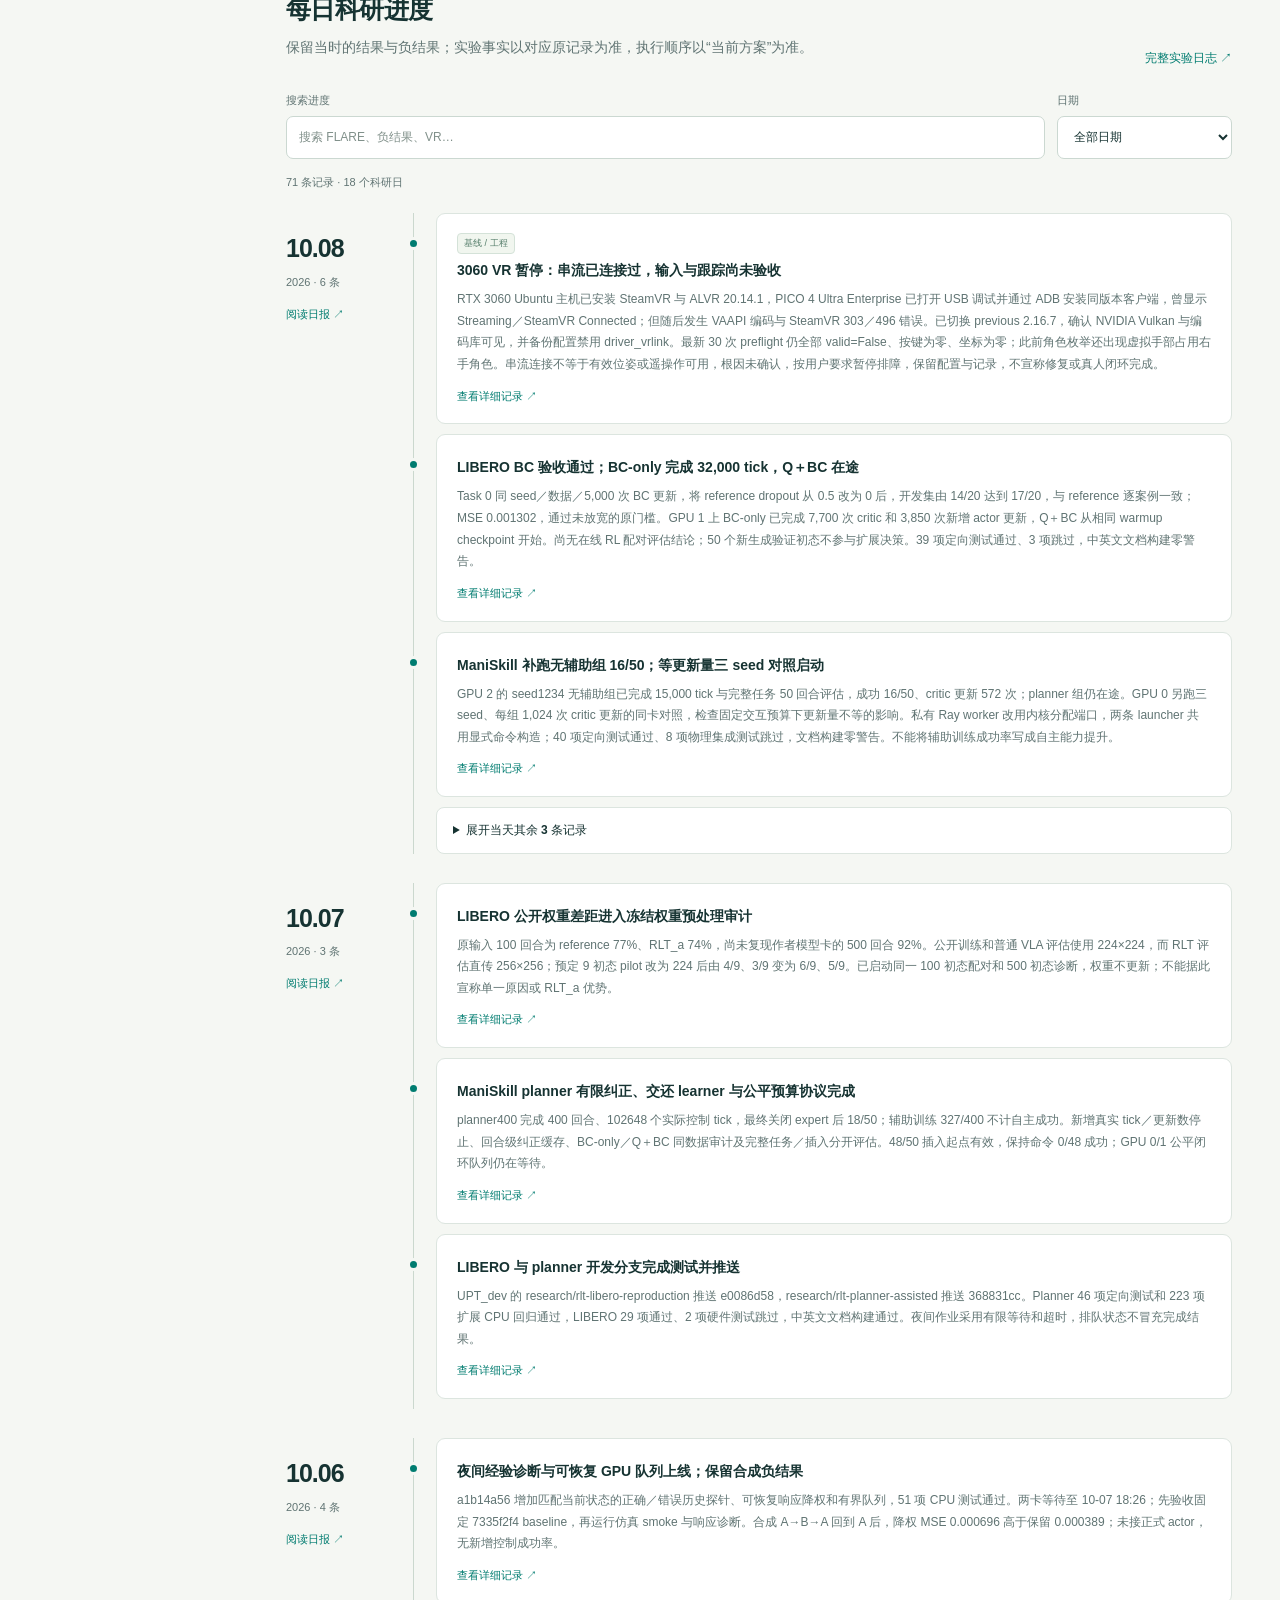
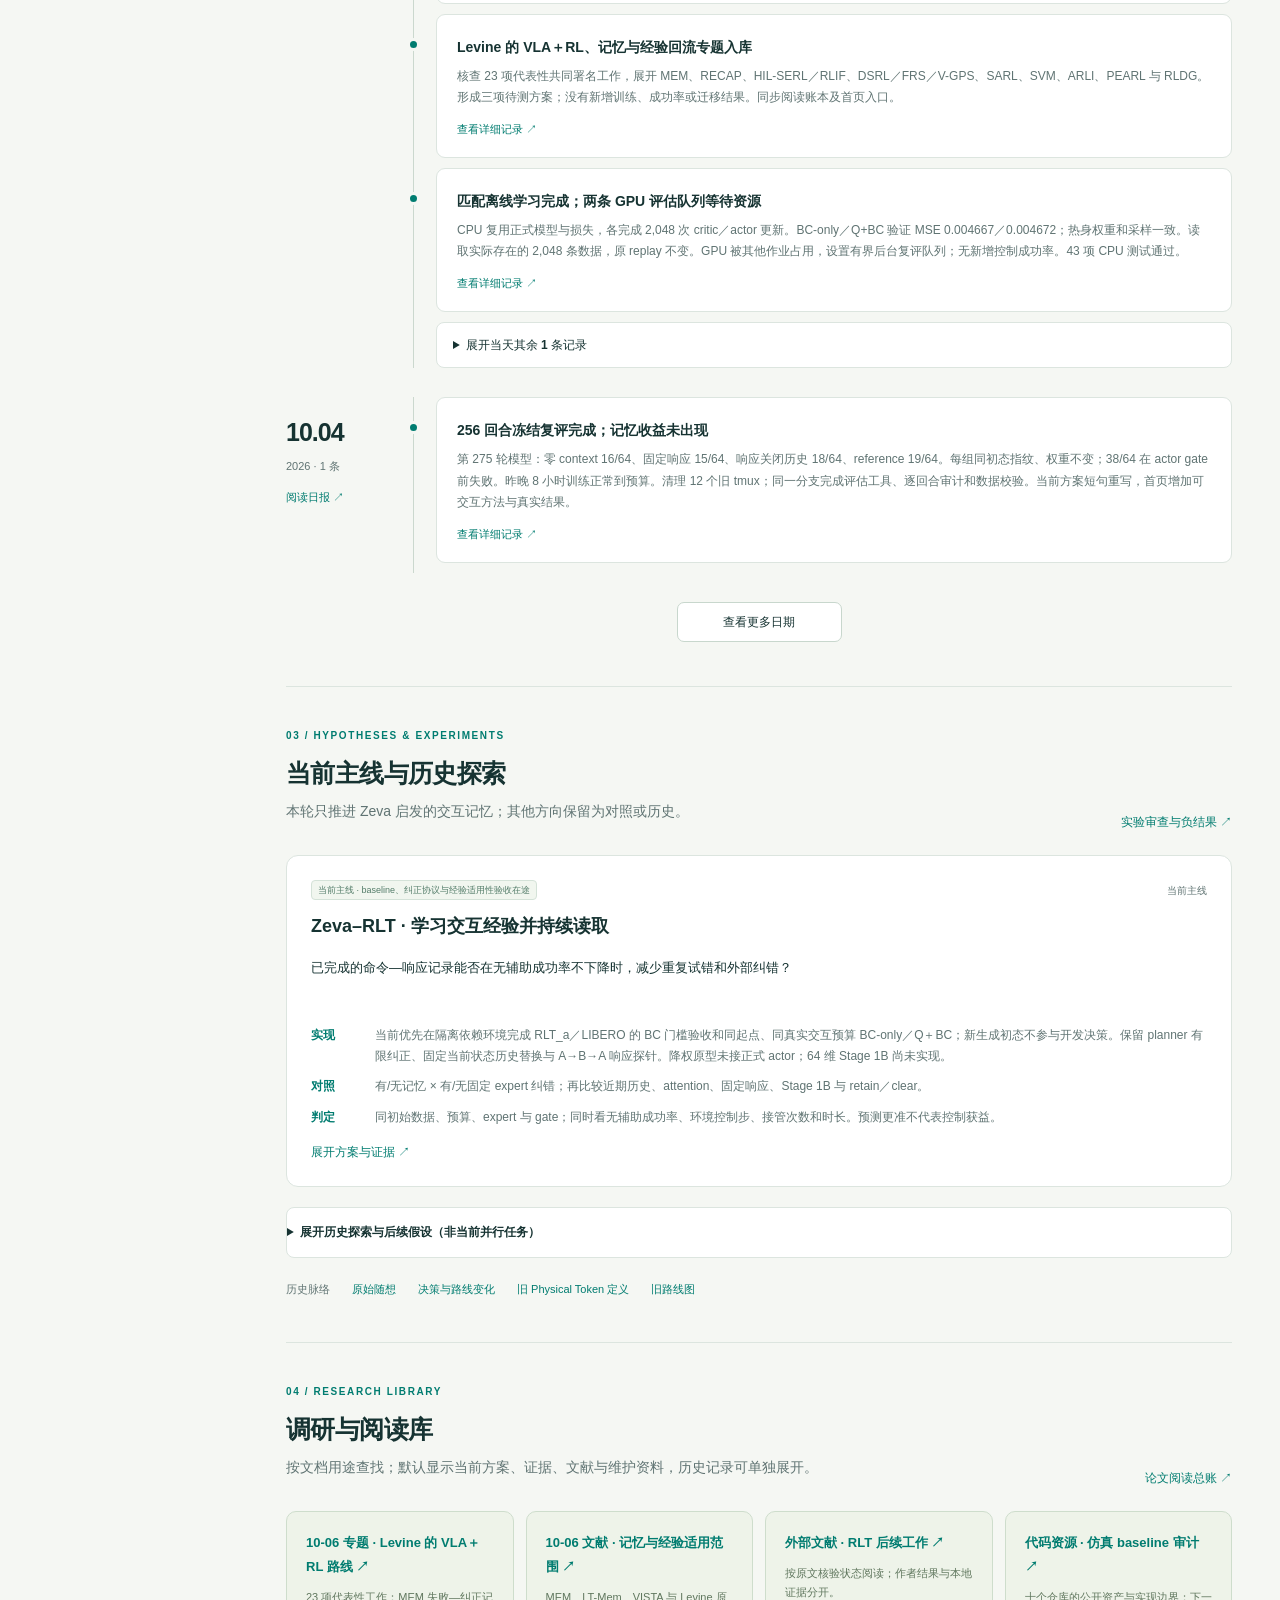
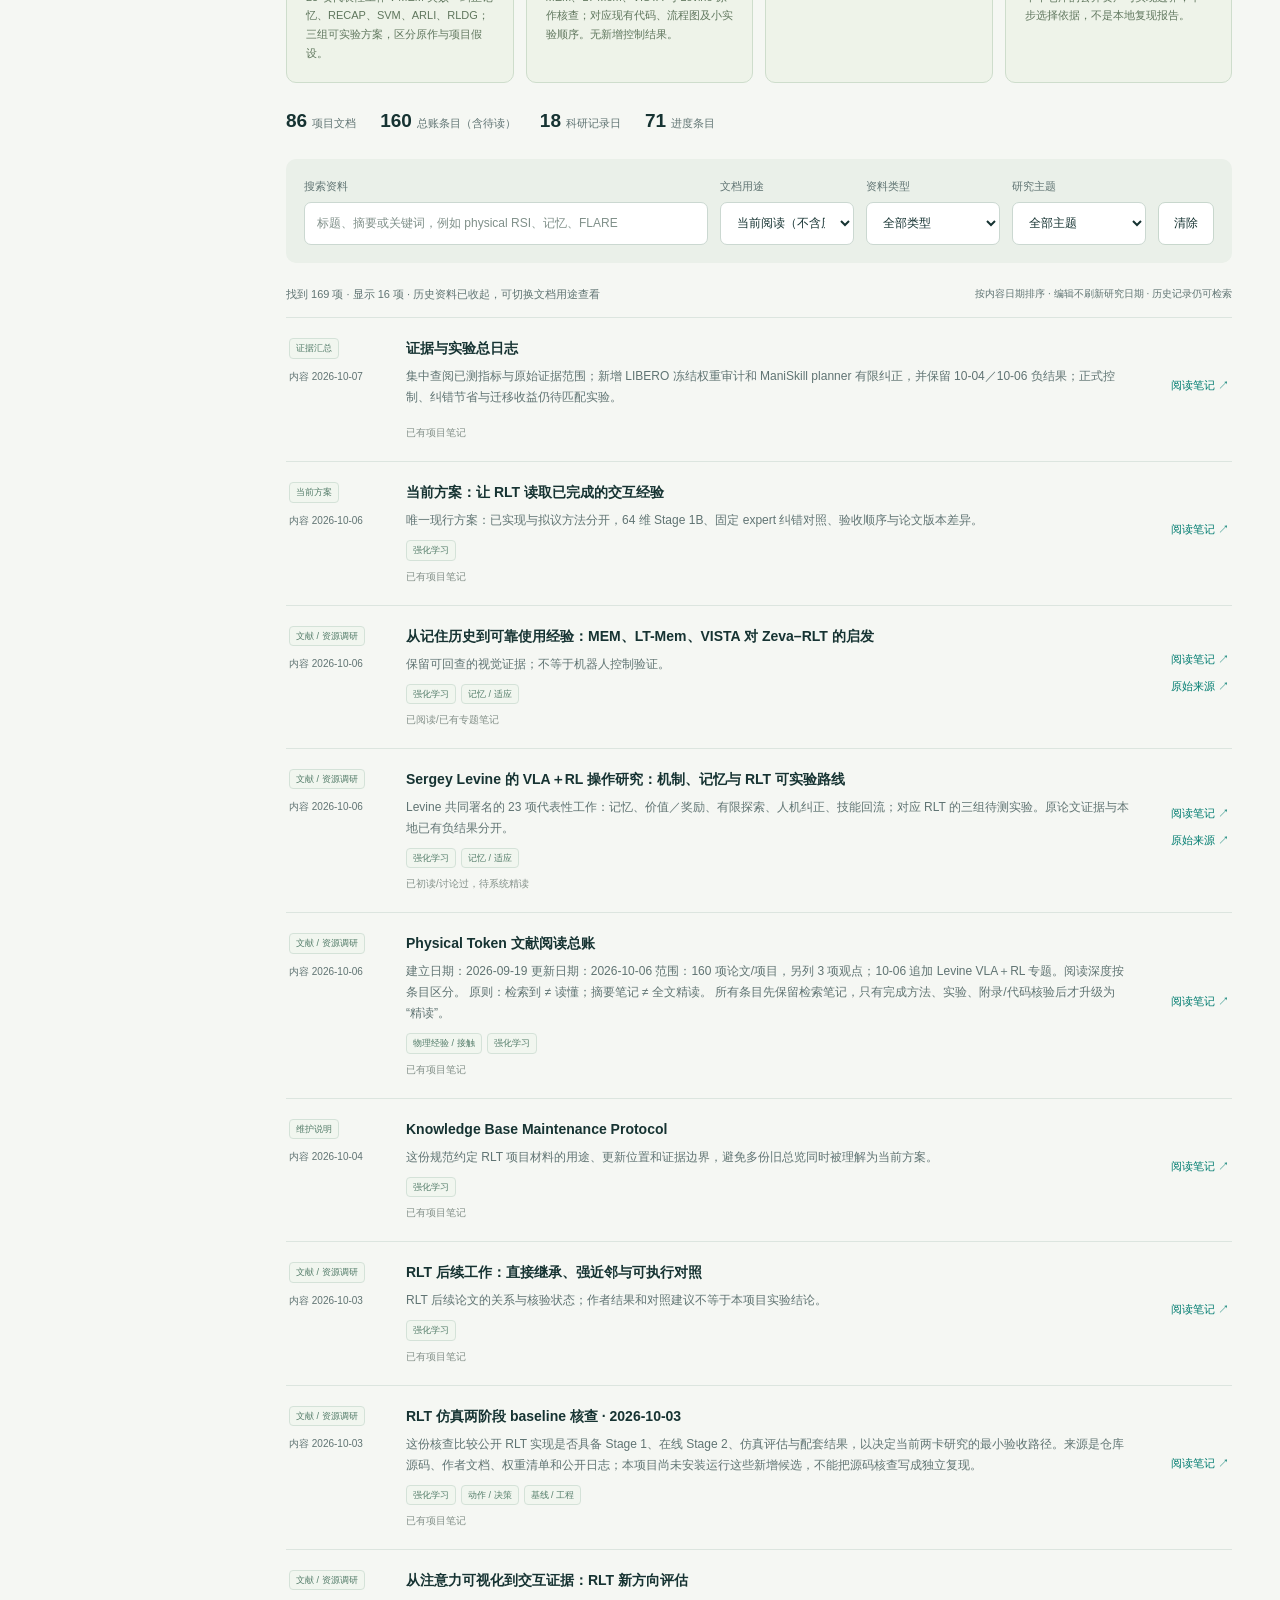
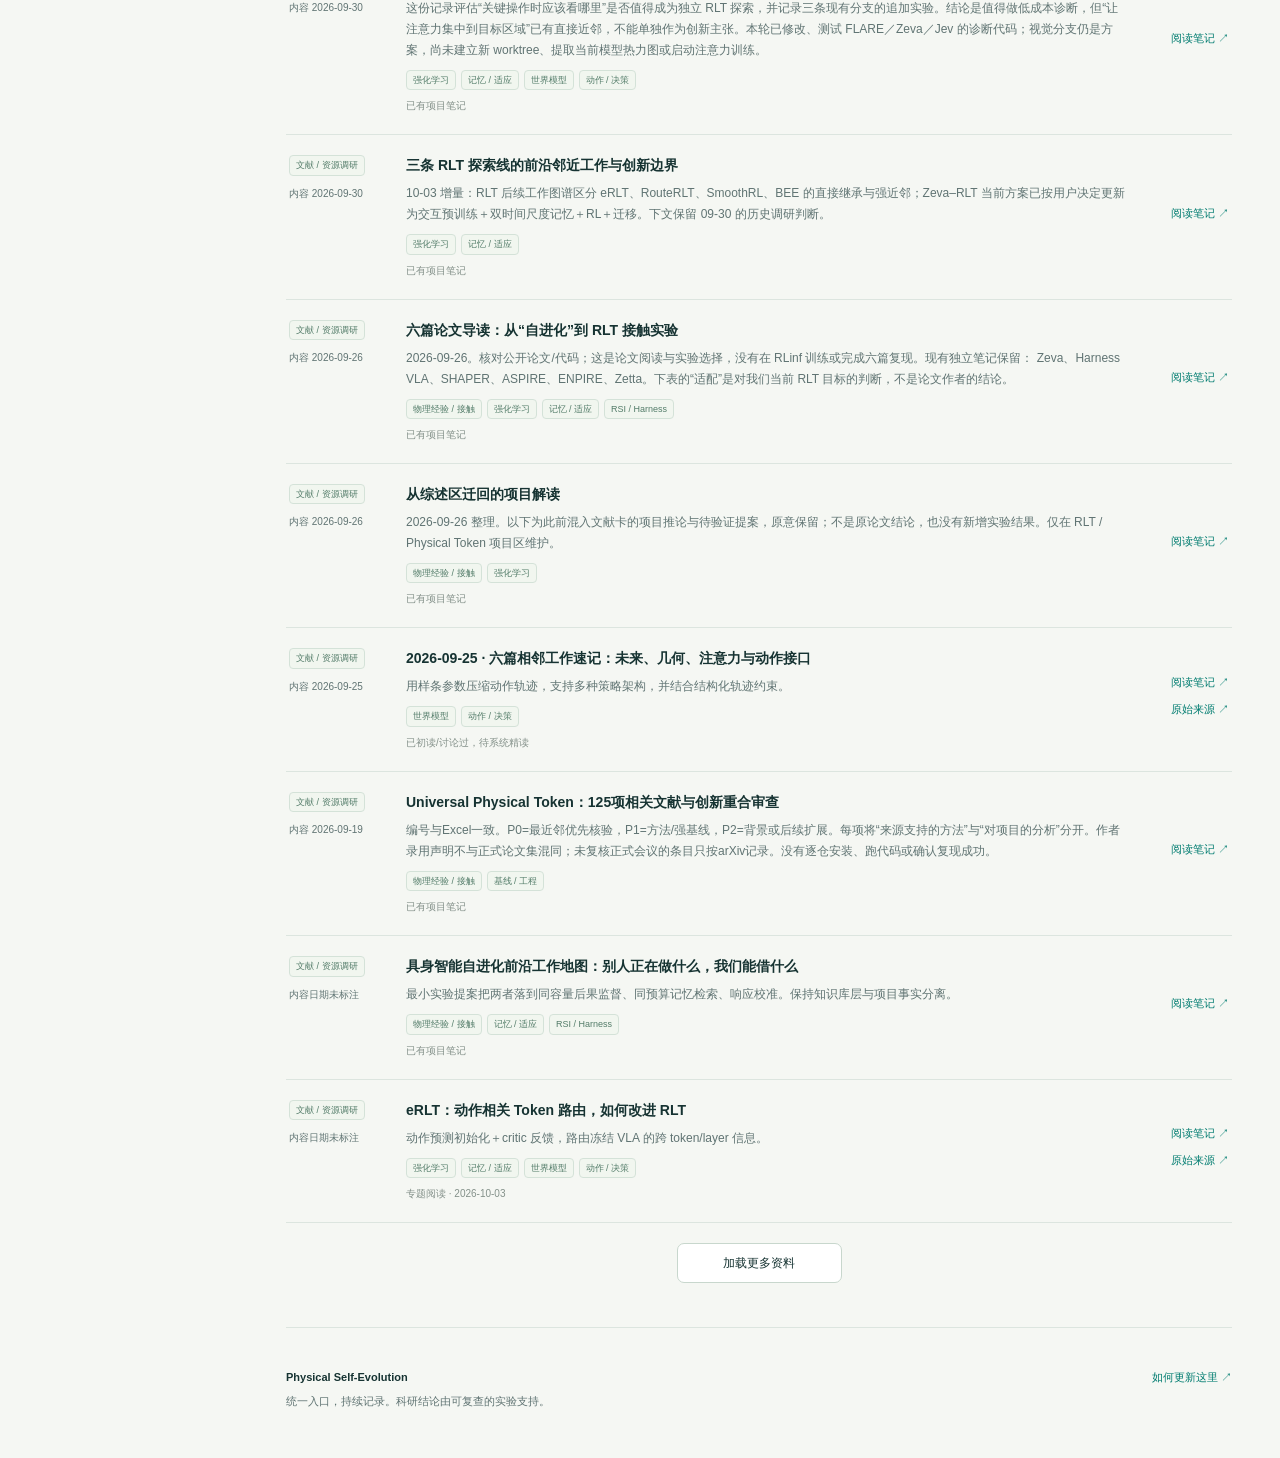
==== commit 4d2b7e0b: "docs: record VR pause and simulation training progress Signed-off-by: nkd-lkz <nkd-lkz@users.noreply" ====
--- a/index.html
+++ b/index.html
@@ -28,7 +28,7 @@
 <section id="home">
  <div class="eyebrow">PHYSICAL EXPERIENCE → ONLINE LEARNING <span id="asOf">读取最新记录…</span></div>
  <div class="hero-grid"><div><h1>把每次交互，<br>变成下一次的经验。</h1><p id="focus" class="lead">以 RLT 为基线，探索物理经验与持续学习。</p><p id="question" class="muted"></p><div class="actions"><a class="button primary" href="#understand">先看方法与实测对照 ↓</a><a class="button" href="reader.html?path=research/zeva-rlt-implementation-2026-09-26.md#next-experiments">下一步实验</a></div></div><aside class="focus-card"><span class="small-label">当前研究路径</span><ol><li><span>01</span><div><b>先建立可靠基线</b><small>RLT 复现 · 固定评估 · 预算对齐</small></div></li><li><span>02</span><div><b>聚焦交互记忆主线</b><small>短期历史 · 经验读取 · 条件变化</small></div></li><li><span>03</span><div><b>检验纠错节省与迁移</b><small>学习效率 · 干预成本 · 条件迁移</small></div></li></ol></aside></div>
- <div class="section-heading compact"><h2>先读这四项</h2><span class="muted">更新：2026-10-04 · 昨晚训练已结束，控制收益未证明</span></div>
+ <div class="section-heading compact"><h2>先读这四项</h2><span class="muted">更新：2026-10-08 · 仿真训练在途，VR 暂停，控制收益未证明</span></div>
  <div class="reading-route" aria-label="研究阅读顺序">
   <a href="reader.html?path=research/zeva-rlt-implementation-2026-09-26.md"><span class="small-label">01 / 当前方案</span><h3>现在做什么</h3><p>唯一现行总说明；已有实现、待实现方法和下一步实验。</p></a>
   <a href="reader.html?path=research/experiment-log.md#evidence-summary"><span class="small-label">02 / 实验证据</span><h3>实际知道什么</h3><p>已测指标、样本范围和数据出处；哪些结论尚不能成立。</p></a>
@@ -41,9 +41,10 @@
  <div id="plan" class="next-panel"><div><span class="small-label">NEXT EXPERIMENTS</span><h2>接下来，验证什么？</h2><p class="muted">由最新证据决定优先级。</p></div><div id="nextActions"></div></div>
 </section>
 <section id="understand" class="explainer">
+ <div class="ex-panel"><h3>10-08 19:50 进度：VR 暂停，LIBERO 与 ManiSkill 继续</h3><p>3060 主机与 PICO 4 Ultra Enterprise 已完成 ALVR 20.14.1 安装并曾建立串流，但最新 30 次探测仍无有效位姿或按键；SteamVR 编码／组件错误和手柄角色问题尚未完成定位，今日暂停 VR 排障，不计作真人遥操作闭环完成。</p><p>LIBERO task 0 的无 reference dropout BC 达到 17/20，与 reference 持平；BC-only 已完成 32,000 tick，Q＋BC 正在训练。ManiSkill 补跑无辅助组完整任务为 16/50，planner 组和三 seed 等更新量对照仍在途。三条队列分别使用 GPU 1、2、0；已清理 10 个旧 tmux 会话。<a href="#status">查看证据与下一步</a> · <a href="data/experiments.json">查看今日完整记录</a></p><p class="ex-foot">这是带时间戳的进度快照，不是实时状态；下方记忆实验保留 10-04 的独立历史结果。</p></div>
  <div class="section-heading"><div><div class="eyebrow">先讲清楚，再看证据</div><h2>我们到底给 RLT 加了什么？</h2><p class="muted">方法按钮解释信息流。结果滑块显示实测数据，两者不混用。</p></div><a class="text-link" href="reader.html?path=research/zeva-rlt-implementation-2026-09-26.md">完整方案 ↗</a></div>
  <p class="ex-pitch">冻结 VLA 描述当前场景。过去的命令与响应补充执行经验。我们检验这些信息能否帮助小 actor／critic 学得更快，并减少纠错。<strong>这些收益仍待证明。</strong></p>
- <div class="ex-panel ex-latest"><h3>最新实测：四组各 64 回合，尚无记忆收益</h3><div class="ex-table-wrap"><table><thead><tr><th>零 context</th><th>固定响应</th><th>响应关闭历史</th><th>reference-only</th></tr></thead><tbody><tr><td data-label="零 context"><strong>16/64</strong></td><td data-label="固定响应"><strong>15/64</strong></td><td data-label="响应关闭历史"><strong>18/64</strong></td><td data-label="reference-only"><strong>19/64</strong></td></tr></tbody></table></div><p class="ex-foot">第 275 轮模型；四个评估 seed；一个训练 seed；同初态指纹；权重冻结。关闭历史改变了输入分布，不能替代重新训练的对照。<a href="reader.html?path=research/progress-2026-10-04.md">结果与局限 ↗</a> · <a href="data/zeva-frozen-eval-2026-10-04.json">逐回合 JSON ↗</a> · <a href="research/figures/zeva-results-2026-10-04.svg">下载图表 ↗</a></p></div>
+ <div class="ex-panel ex-latest"><h3>10-04 记忆实测：四组各 64 回合，尚无记忆收益</h3><div class="ex-table-wrap"><table><thead><tr><th>零 context</th><th>固定响应</th><th>响应关闭历史</th><th>reference-only</th></tr></thead><tbody><tr><td data-label="零 context"><strong>16/64</strong></td><td data-label="固定响应"><strong>15/64</strong></td><td data-label="响应关闭历史"><strong>18/64</strong></td><td data-label="reference-only"><strong>19/64</strong></td></tr></tbody></table></div><p class="ex-foot">第 275 轮模型；四个评估 seed；一个训练 seed；同初态指纹；权重冻结。关闭历史改变了输入分布，不能替代重新训练的对照。<a href="reader.html?path=research/progress-2026-10-04.md">结果与局限 ↗</a> · <a href="data/zeva-frozen-eval-2026-10-04.json">逐回合 JSON ↗</a> · <a href="research/figures/zeva-results-2026-10-04.svg">下载图表 ↗</a></p></div>
  <div class="explainer-grid">
   <article class="ex-panel"><h3>一条经验怎样进入下一次决策</h3>
    <div class="ex-choice" role="group" aria-label="选择方法"><button type="button" data-method="zero" aria-pressed="false">零条件</button><button type="button" data-method="response" aria-pressed="true">固定响应</button><button type="button" data-method="learned" aria-pressed="false">学习经验 · 待实现</button></div>
